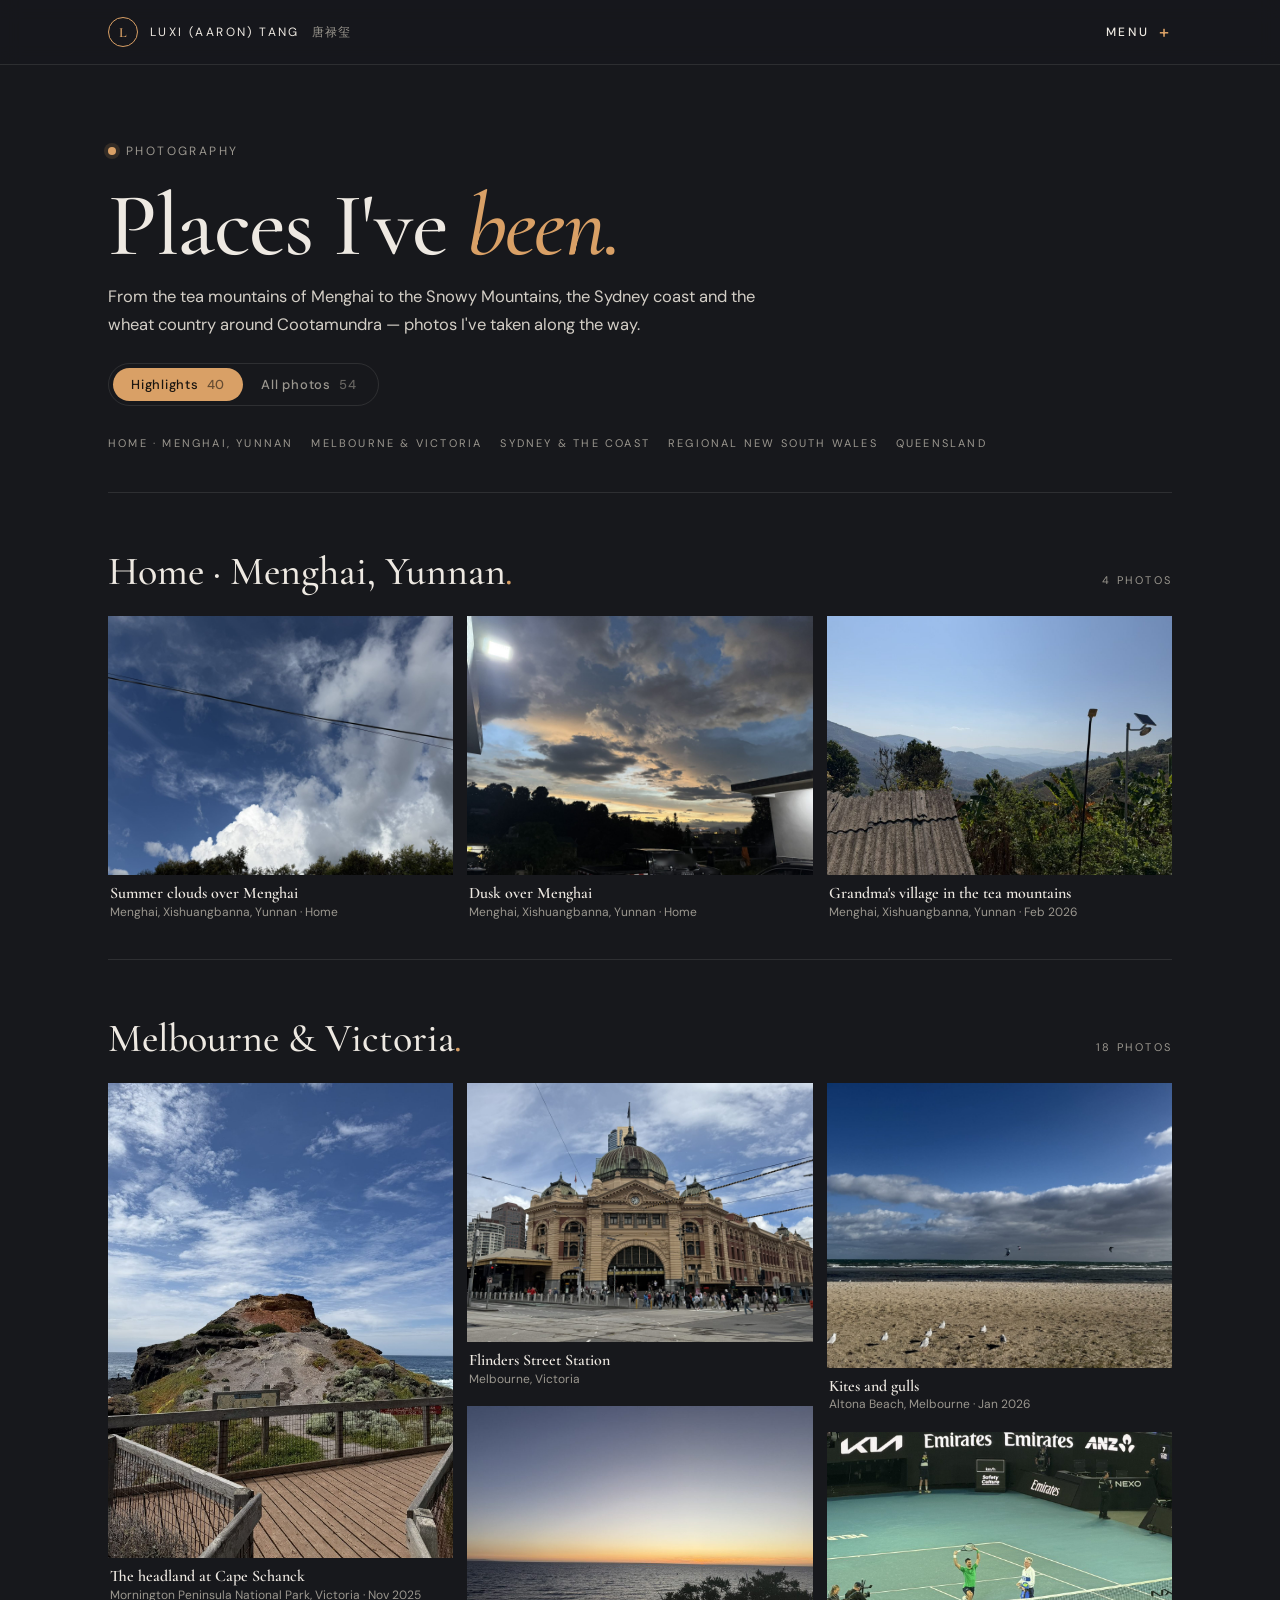
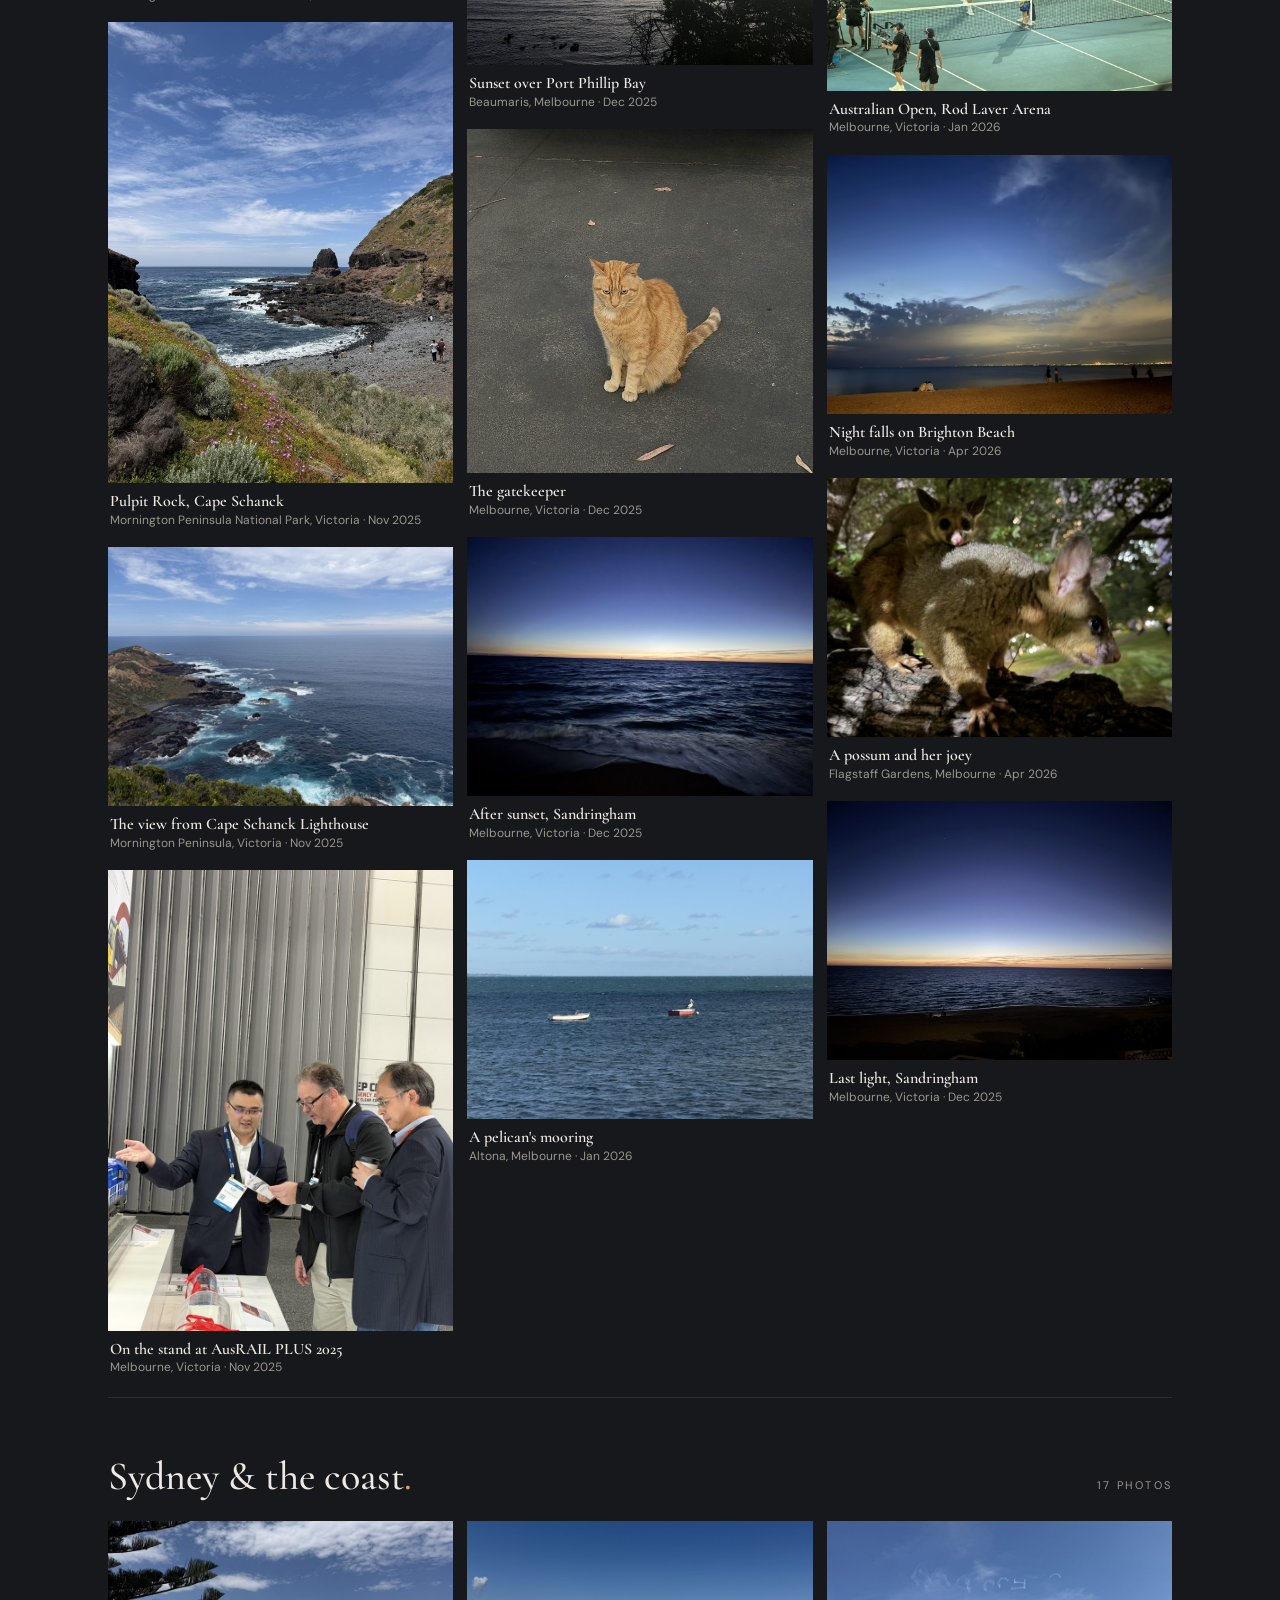
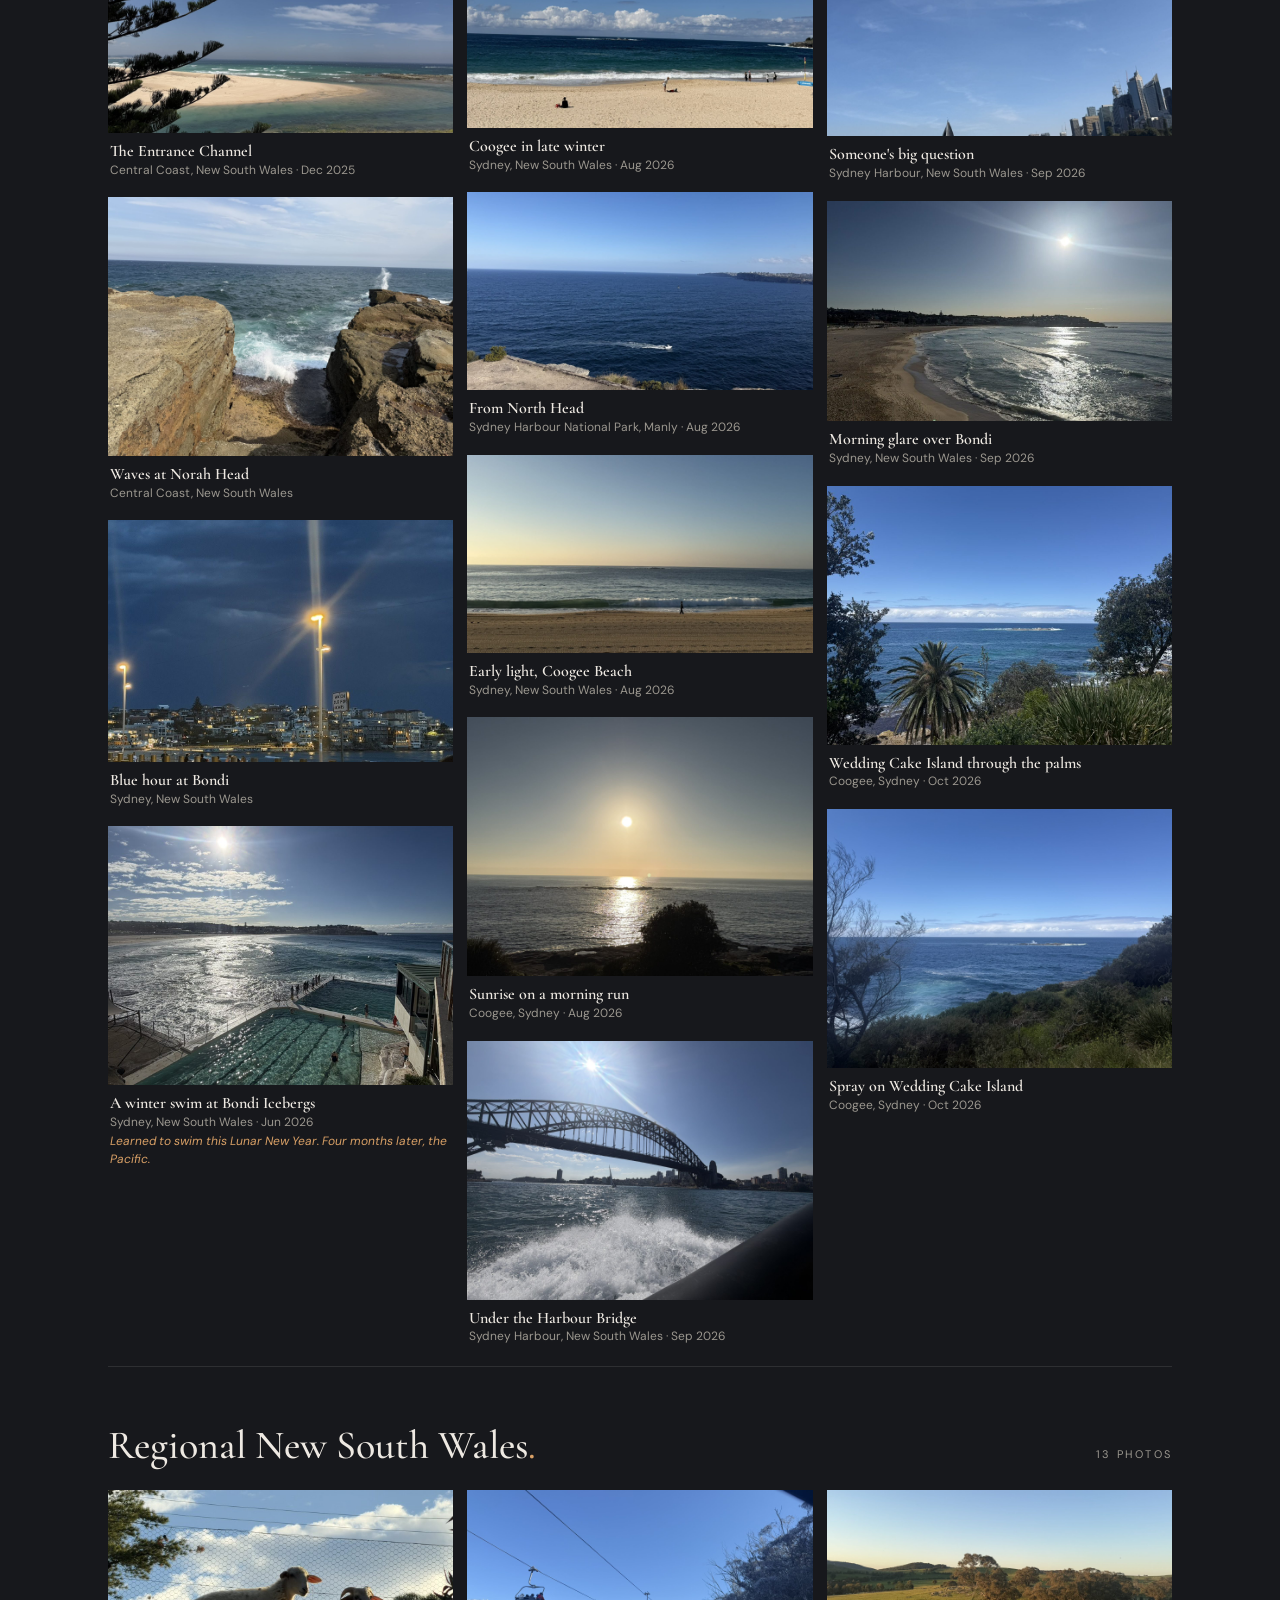
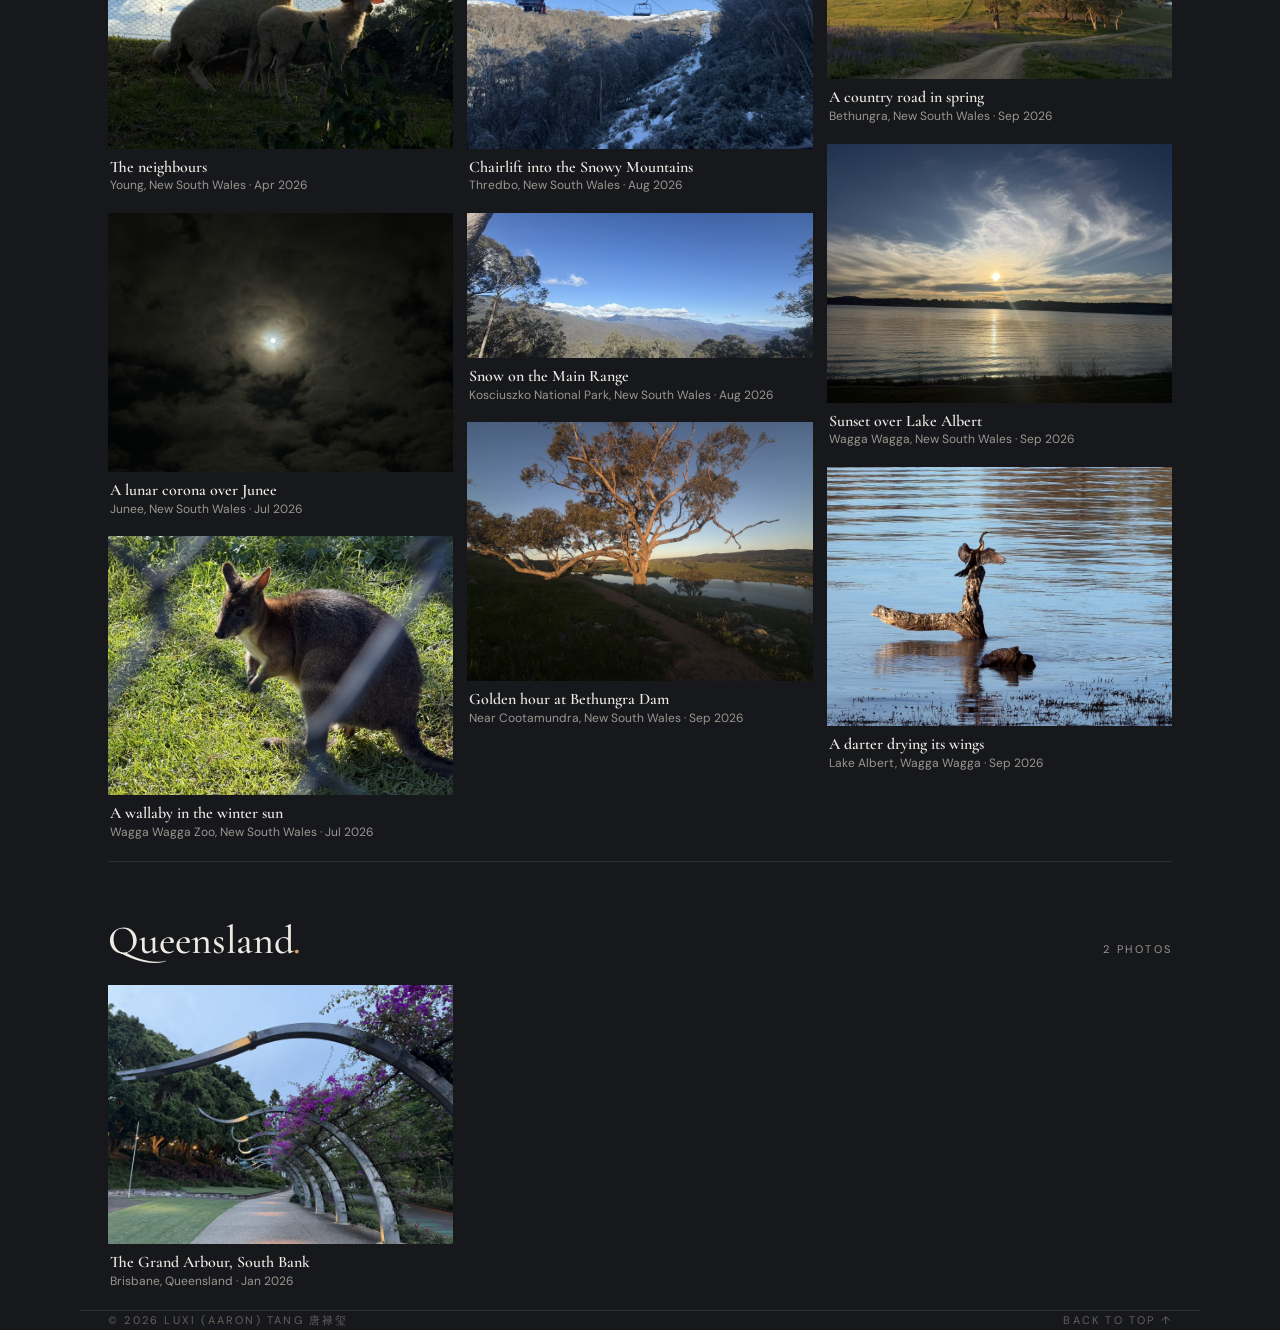
==== photography.html @ 5211da3c "Add files via upload" ====
<!doctype html>
<html lang="en">
<head>
<meta charset="utf-8">
<meta name="viewport" content="width=device-width, initial-scale=1">
<meta name="theme-color" content="#17181c">
<title>Photography · Luxi Tang</title>
<meta name="description" content="Photographs by Luxi (Aaron) Tang — Menghai, Melbourne, Sydney and regional New South Wales.">
<link rel="preconnect" href="https://fonts.googleapis.com">
<link rel="preconnect" href="https://fonts.gstatic.com" crossorigin>
<link href="https://fonts.googleapis.com/css2?family=Cormorant+Garamond:ital,wght@0,500;0,600;1,500&family=DM+Sans:wght@400;500;600&display=swap" rel="stylesheet">
<link rel="stylesheet" href="style.css">
</head>
<body id="top">
<header class="bar">
  <div class="wrap">
    <a class="brand" href="index.html"><span class="mark">L</span><span class="full">Luxi (Aaron) Tang</span><span class="cn">唐禄玺</span></a>
    <button type="button" class="menubtn" id="menubtn" aria-expanded="false" aria-controls="menu">Menu <i>+</i></button>
  </div>
</header>
<nav class="menu" id="menu" aria-label="Site">
  <div class="wrap">
    <div class="lbl">Explore / Luxi Tang</div>
    <ol><li><a href="index.html#overview"><small>01</small>Overview<span class="arr">↘</span></a></li><li><a href="index.html#experience"><small>02</small>Experience<span class="arr">↘</span></a></li><li><a href="index.html#education"><small>03</small>Education<span class="arr">↘</span></a></li><li><a href="index.html#honors"><small>04</small>Certifications &amp; honors<span class="arr">↘</span></a></li><li><a href="index.html#skills"><small>05</small>Skills<span class="arr">↘</span></a></li><li><a href="index.html#hometown"><small>06</small>Menghai, Xishuangbanna<span class="arr">↘</span></a></li><li><a href="photography.html"><small>07</small>Photography<span class="arr">↗</span></a></li><li><a href="Luxi_Tang_CV.pdf" download><small>08</small>Download CV<span class="arr">↗</span></a></li></ol>
  </div>
</nav>

<main class="wrap">
  <div class="phead">
    <div class="hello">Photography</div>
    <h1>Places I've <em>been.</em></h1>
    <p class="prose">From the tea mountains of Menghai to the Snowy Mountains, the Sydney coast and the wheat country around Cootamundra — photos I've taken along the way.</p>
    <div class="gtabs" role="tablist">
      <button type="button" class="gtab on" data-mode="hl" role="tab" aria-selected="true">Highlights <span>40</span></button>
      <button type="button" class="gtab" data-mode="all" role="tab" aria-selected="false">All photos <span>54</span></button>
    </div>
    <div class="gjump"><a href="#g0">Home · Menghai, Yunnan</a><a href="#g1">Melbourne &amp; Victoria</a><a href="#g2">Sydney &amp; the coast</a><a href="#g3">Regional New South Wales</a><a href="#g4">Queensland</a></div>
  </div>
  <div class="mode-hl" id="gwrap"><section class="ggroup" id="g0"><div class="ghead"><h2>Home · Menghai, Yunnan<em>.</em></h2><small>4 photos</small></div><div class="grid"><figure class="gitem" data-hl="0"><button type="button" class="gbtn" aria-label="Open photo: Night sky over Menghai"><img loading="lazy" src="gallery/01-menghai-night-sky.jpg" width="1024" height="768" alt="Night sky over Menghai"></button><figcaption><b>Night sky over Menghai</b><span>Menghai, Xishuangbanna, Yunnan · Home</span></figcaption></figure><figure class="gitem" data-hl="1"><button type="button" class="gbtn" aria-label="Open photo: Summer clouds over Menghai"><img loading="lazy" src="gallery/02-menghai-day-sky.jpg" width="1600" height="1200" alt="Summer clouds over Menghai"></button><figcaption><b>Summer clouds over Menghai</b><span>Menghai, Xishuangbanna, Yunnan · Home</span></figcaption></figure><figure class="gitem" data-hl="1"><button type="button" class="gbtn" aria-label="Open photo: Dusk over Menghai"><img loading="lazy" src="gallery/03-menghai-dusk.jpg" width="1600" height="1200" alt="Dusk over Menghai"></button><figcaption><b>Dusk over Menghai</b><span>Menghai, Xishuangbanna, Yunnan · Home</span></figcaption></figure><figure class="gitem" data-hl="1"><button type="button" class="gbtn" aria-label="Open photo: Grandma&#x27;s village in the tea mountains"><img loading="lazy" src="gallery/24-grandmas-village.jpg" width="1024" height="768" alt="Grandma&#x27;s village in the tea mountains"></button><figcaption><b>Grandma&#x27;s village in the tea mountains</b><span>Menghai, Xishuangbanna, Yunnan · Feb 2026</span></figcaption></figure></div></section><section class="ggroup" id="g1"><div class="ghead"><h2>Melbourne &amp; Victoria<em>.</em></h2><small>18 photos</small></div><div class="grid"><figure class="gitem" data-hl="1"><button type="button" class="gbtn" aria-label="Open photo: The headland at Cape Schanck"><img loading="lazy" src="gallery/04-cape-schanck.jpg" width="1163" height="1600" alt="The headland at Cape Schanck"></button><figcaption><b>The headland at Cape Schanck</b><span>Mornington Peninsula National Park, Victoria · Nov 2025</span></figcaption></figure><figure class="gitem" data-hl="1"><button type="button" class="gbtn" aria-label="Open photo: Pulpit Rock, Cape Schanck"><img loading="lazy" src="gallery/05-pulpit-rock.jpg" width="1200" height="1600" alt="Pulpit Rock, Cape Schanck"></button><figcaption><b>Pulpit Rock, Cape Schanck</b><span>Mornington Peninsula National Park, Victoria · Nov 2025</span></figcaption></figure><figure class="gitem" data-hl="1"><button type="button" class="gbtn" aria-label="Open photo: The view from Cape Schanck Lighthouse"><img loading="lazy" src="gallery/06-cape-schanck-coast.jpg" width="1600" height="1200" alt="The view from Cape Schanck Lighthouse"></button><figcaption><b>The view from Cape Schanck Lighthouse</b><span>Mornington Peninsula, Victoria · Nov 2025</span></figcaption></figure><figure class="gitem" data-hl="1"><button type="button" class="gbtn" aria-label="Open photo: On the stand at AusRAIL PLUS 2025"><img loading="lazy" src="gallery/07-ausrail-expo.jpg" width="768" height="1024" alt="On the stand at AusRAIL PLUS 2025"></button><figcaption><b>On the stand at AusRAIL PLUS 2025</b><span>Melbourne, Victoria · Nov 2025</span></figcaption></figure><figure class="gitem" data-hl="1"><button type="button" class="gbtn" aria-label="Open photo: Flinders Street Station"><img loading="lazy" src="gallery/08-flinders-street.jpg" width="1600" height="1200" alt="Flinders Street Station"></button><figcaption><b>Flinders Street Station</b><span>Melbourne, Victoria</span></figcaption></figure><figure class="gitem" data-hl="1"><button type="button" class="gbtn" aria-label="Open photo: Sunset over Port Phillip Bay"><img loading="lazy" src="gallery/13-beaumaris-sunset.jpg" width="1024" height="768" alt="Sunset over Port Phillip Bay"></button><figcaption><b>Sunset over Port Phillip Bay</b><span>Beaumaris, Melbourne · Dec 2025</span></figcaption></figure><figure class="gitem" data-hl="1"><button type="button" class="gbtn" aria-label="Open photo: The gatekeeper"><img loading="lazy" src="gallery/14-melbourne-cat.jpg" width="688" height="684" alt="The gatekeeper"></button><figcaption><b>The gatekeeper</b><span>Melbourne, Victoria · Dec 2025</span></figcaption></figure><figure class="gitem" data-hl="1"><button type="button" class="gbtn" aria-label="Open photo: After sunset, Sandringham"><img loading="lazy" src="gallery/15-sandringham-blue.jpg" width="1024" height="768" alt="After sunset, Sandringham"></button><figcaption><b>After sunset, Sandringham</b><span>Melbourne, Victoria · Dec 2025</span></figcaption></figure><figure class="gitem" data-hl="0"><button type="button" class="gbtn" aria-label="Open photo: Along the Yarra River"><img loading="lazy" src="gallery/16-yarra-river.jpg" width="799" height="768" alt="Along the Yarra River"></button><figcaption><b>Along the Yarra River</b><span>Melbourne, Victoria · Jan 2026</span></figcaption></figure><figure class="gitem" data-hl="0"><button type="button" class="gbtn" aria-label="Open photo: Rowers on the Yarra, on a morning run"><img loading="lazy" src="gallery/17-yarra-rowers.jpg" width="840" height="768" alt="Rowers on the Yarra, on a morning run"></button><figcaption><b>Rowers on the Yarra, on a morning run</b><span>Kings Domain, Melbourne · Jan 2026</span></figcaption></figure><figure class="gitem" data-hl="1"><button type="button" class="gbtn" aria-label="Open photo: A pelican&#x27;s mooring"><img loading="lazy" src="gallery/20-altona-pelican.jpg" width="1600" height="1200" alt="A pelican&#x27;s mooring"></button><figcaption><b>A pelican&#x27;s mooring</b><span>Altona, Melbourne · Jan 2026</span></figcaption></figure><figure class="gitem" data-hl="1"><button type="button" class="gbtn" aria-label="Open photo: Kites and gulls"><img loading="lazy" src="gallery/21-altona-kites.jpg" width="1600" height="1318" alt="Kites and gulls"></button><figcaption><b>Kites and gulls</b><span>Altona Beach, Melbourne · Jan 2026</span></figcaption></figure><figure class="gitem" data-hl="0"><button type="button" class="gbtn" aria-label="Open photo: Shade by the bay"><img loading="lazy" src="gallery/22-altona-shelter.jpg" width="1600" height="1200" alt="Shade by the bay"></button><figcaption><b>Shade by the bay</b><span>Altona Beach, Melbourne · Jan 2026</span></figcaption></figure><figure class="gitem" data-hl="1"><button type="button" class="gbtn" aria-label="Open photo: Australian Open, Rod Laver Arena"><img loading="lazy" src="gallery/23-australian-open.jpg" width="1024" height="768" alt="Australian Open, Rod Laver Arena"></button><figcaption><b>Australian Open, Rod Laver Arena</b><span>Melbourne, Victoria · Jan 2026</span></figcaption></figure><figure class="gitem" data-hl="1"><button type="button" class="gbtn" aria-label="Open photo: Night falls on Brighton Beach"><img loading="lazy" src="gallery/25-brighton-night.jpg" width="1600" height="1200" alt="Night falls on Brighton Beach"></button><figcaption><b>Night falls on Brighton Beach</b><span>Melbourne, Victoria · Apr 2026</span></figcaption></figure><figure class="gitem" data-hl="1"><button type="button" class="gbtn" aria-label="Open photo: A possum and her joey"><img loading="lazy" src="gallery/26-possums.jpg" width="1024" height="768" alt="A possum and her joey"></button><figcaption><b>A possum and her joey</b><span>Flagstaff Gardens, Melbourne · Apr 2026</span></figcaption></figure><figure class="gitem" data-hl="1"><button type="button" class="gbtn" aria-label="Open photo: Last light, Sandringham"><img loading="lazy" src="gallery/51-sandringham-sunset.jpg" width="1024" height="768" alt="Last light, Sandringham"></button><figcaption><b>Last light, Sandringham</b><span>Melbourne, Victoria · Dec 2025</span></figcaption></figure><figure class="gitem" data-hl="0"><button type="button" class="gbtn" aria-label="Open photo: The cliffs of Cape Schanck"><img loading="lazy" src="gallery/52-cape-schanck-headland.jpg" width="1024" height="768" alt="The cliffs of Cape Schanck"></button><figcaption><b>The cliffs of Cape Schanck</b><span>Mornington Peninsula, Victoria · Nov 2025</span></figcaption></figure></div></section><section class="ggroup" id="g2"><div class="ghead"><h2>Sydney &amp; the coast<em>.</em></h2><small>17 photos</small></div><div class="grid"><figure class="gitem" data-hl="1"><button type="button" class="gbtn" aria-label="Open photo: The Entrance Channel"><img loading="lazy" src="gallery/09-the-entrance.jpg" width="1600" height="984" alt="The Entrance Channel"></button><figcaption><b>The Entrance Channel</b><span>Central Coast, New South Wales · Dec 2025</span></figcaption></figure><figure class="gitem" data-hl="1"><button type="button" class="gbtn" aria-label="Open photo: Waves at Norah Head"><img loading="lazy" src="gallery/10-norah-head.jpg" width="1600" height="1200" alt="Waves at Norah Head"></button><figcaption><b>Waves at Norah Head</b><span>Central Coast, New South Wales</span></figcaption></figure><figure class="gitem" data-hl="1"><button type="button" class="gbtn" aria-label="Open photo: Blue hour at Bondi"><img loading="lazy" src="gallery/12-bondi-dusk.jpg" width="943" height="660" alt="Blue hour at Bondi"></button><figcaption><b>Blue hour at Bondi</b><span>Sydney, New South Wales</span></figcaption></figure><figure class="gitem" data-hl="1"><button type="button" class="gbtn" aria-label="Open photo: A winter swim at Bondi Icebergs"><img loading="lazy" src="gallery/28-bondi-icebergs.jpg" width="1024" height="768" alt="A winter swim at Bondi Icebergs"></button><figcaption><b>A winter swim at Bondi Icebergs</b><span>Sydney, New South Wales · Jun 2026</span><span class="gnote">Learned to swim this Lunar New Year. Four months later, the Pacific.</span></figcaption></figure><figure class="gitem" data-hl="0"><button type="button" class="gbtn" aria-label="Open photo: Whale watching off Sydney"><img loading="lazy" src="gallery/29-whale.jpg" width="1024" height="300" alt="Whale watching off Sydney"></button><figcaption><b>Whale watching off Sydney</b><span>Sydney, New South Wales · Jun 2026</span></figcaption></figure><figure class="gitem" data-hl="1"><button type="button" class="gbtn" aria-label="Open photo: Coogee in late winter"><img loading="lazy" src="gallery/37-coogee.jpg" width="1600" height="960" alt="Coogee in late winter"></button><figcaption><b>Coogee in late winter</b><span>Sydney, New South Wales · Aug 2026</span></figcaption></figure><figure class="gitem" data-hl="1"><button type="button" class="gbtn" aria-label="Open photo: From North Head"><img loading="lazy" src="gallery/38-north-head.jpg" width="1600" height="920" alt="From North Head"></button><figcaption><b>From North Head</b><span>Sydney Harbour National Park, Manly · Aug 2026</span></figcaption></figure><figure class="gitem" data-hl="1"><button type="button" class="gbtn" aria-label="Open photo: Early light, Coogee Beach"><img loading="lazy" src="gallery/39-coogee-walker.jpg" width="1600" height="920" alt="Early light, Coogee Beach"></button><figcaption><b>Early light, Coogee Beach</b><span>Sydney, New South Wales · Aug 2026</span></figcaption></figure><figure class="gitem" data-hl="1"><button type="button" class="gbtn" aria-label="Open photo: Sunrise on a morning run"><img loading="lazy" src="gallery/40-coogee-sunrise.jpg" width="1600" height="1200" alt="Sunrise on a morning run"></button><figcaption><b>Sunrise on a morning run</b><span>Coogee, Sydney · Aug 2026</span></figcaption></figure><figure class="gitem" data-hl="1"><button type="button" class="gbtn" aria-label="Open photo: Under the Harbour Bridge"><img loading="lazy" src="gallery/41-harbour-bridge.jpg" width="1600" height="1200" alt="Under the Harbour Bridge"></button><figcaption><b>Under the Harbour Bridge</b><span>Sydney Harbour, New South Wales · Sep 2026</span></figcaption></figure><figure class="gitem" data-hl="1"><button type="button" class="gbtn" aria-label="Open photo: Someone&#x27;s big question"><img loading="lazy" src="gallery/42-skywriting.jpg" width="1600" height="1000" alt="Someone&#x27;s big question"></button><figcaption><b>Someone&#x27;s big question</b><span>Sydney Harbour, New South Wales · Sep 2026</span></figcaption></figure><figure class="gitem" data-hl="1"><button type="button" class="gbtn" aria-label="Open photo: Morning glare over Bondi"><img loading="lazy" src="gallery/43-bondi-morning.jpg" width="1024" height="655" alt="Morning glare over Bondi"></button><figcaption><b>Morning glare over Bondi</b><span>Sydney, New South Wales · Sep 2026</span></figcaption></figure><figure class="gitem" data-hl="1"><button type="button" class="gbtn" aria-label="Open photo: Wedding Cake Island through the palms"><img loading="lazy" src="gallery/50-wedding-cake-island.jpg" width="1024" height="768" alt="Wedding Cake Island through the palms"></button><figcaption><b>Wedding Cake Island through the palms</b><span>Coogee, Sydney · Oct 2026</span></figcaption></figure><figure class="gitem" data-hl="0"><button type="button" class="gbtn" aria-label="Open photo: Shallows at The Entrance"><img loading="lazy" src="gallery/53-the-entrance-calm.jpg" width="1024" height="768" alt="Shallows at The Entrance"></button><figcaption><b>Shallows at The Entrance</b><span>Central Coast, New South Wales · Dec 2025</span></figcaption></figure><figure class="gitem" data-hl="0"><button type="button" class="gbtn" aria-label="Open photo: Bondi Bay from the cliffs"><img loading="lazy" src="gallery/54-bondi-bay.jpg" width="1024" height="768" alt="Bondi Bay from the cliffs"></button><figcaption><b>Bondi Bay from the cliffs</b><span>Sydney, New South Wales · May 2026</span></figcaption></figure><figure class="gitem" data-hl="1"><button type="button" class="gbtn" aria-label="Open photo: Spray on Wedding Cake Island"><img loading="lazy" src="gallery/55-wedding-cake-spray.jpg" width="1600" height="1200" alt="Spray on Wedding Cake Island"></button><figcaption><b>Spray on Wedding Cake Island</b><span>Coogee, Sydney · Oct 2026</span></figcaption></figure><figure class="gitem" data-hl="0"><button type="button" class="gbtn" aria-label="Open photo: Swell on the Bondi rocks"><img loading="lazy" src="gallery/56-bondi-rocks.jpg" width="1024" height="768" alt="Swell on the Bondi rocks"></button><figcaption><b>Swell on the Bondi rocks</b><span>Sydney, New South Wales · Sep 2026</span></figcaption></figure></div></section><section class="ggroup" id="g3"><div class="ghead"><h2>Regional New South Wales<em>.</em></h2><small>13 photos</small></div><div class="grid"><figure class="gitem" data-hl="1"><button type="button" class="gbtn" aria-label="Open photo: The neighbours"><img loading="lazy" src="gallery/27-young-sheep.jpg" width="1024" height="768" alt="The neighbours"></button><figcaption><b>The neighbours</b><span>Young, New South Wales · Apr 2026</span></figcaption></figure><figure class="gitem" data-hl="1"><button type="button" class="gbtn" aria-label="Open photo: A lunar corona over Junee"><img loading="lazy" src="gallery/30-junee-moon.jpg" width="1024" height="768" alt="A lunar corona over Junee"></button><figcaption><b>A lunar corona over Junee</b><span>Junee, New South Wales · Jul 2026</span></figcaption></figure><figure class="gitem" data-hl="1"><button type="button" class="gbtn" aria-label="Open photo: A wallaby in the winter sun"><img loading="lazy" src="gallery/31-wagga-wallaby.jpg" width="1024" height="768" alt="A wallaby in the winter sun"></button><figcaption><b>A wallaby in the winter sun</b><span>Wagga Wagga Zoo, New South Wales · Jul 2026</span></figcaption></figure><figure class="gitem" data-hl="1"><button type="button" class="gbtn" aria-label="Open photo: Chairlift into the Snowy Mountains"><img loading="lazy" src="gallery/32-thredbo-chairlift.jpg" width="1600" height="1200" alt="Chairlift into the Snowy Mountains"></button><figcaption><b>Chairlift into the Snowy Mountains</b><span>Thredbo, New South Wales · Aug 2026</span></figcaption></figure><figure class="gitem" data-hl="0"><button type="button" class="gbtn" aria-label="Open photo: A morning run at Thredbo"><img loading="lazy" src="gallery/33-thredbo-run.jpg" width="1600" height="1200" alt="A morning run at Thredbo"></button><figcaption><b>A morning run at Thredbo</b><span>Thredbo, New South Wales · Aug 2026</span></figcaption></figure><figure class="gitem" data-hl="1"><button type="button" class="gbtn" aria-label="Open photo: Snow on the Main Range"><img loading="lazy" src="gallery/34-main-range.jpg" width="964" height="405" alt="Snow on the Main Range"></button><figcaption><b>Snow on the Main Range</b><span>Kosciuszko National Park, New South Wales · Aug 2026</span></figcaption></figure><figure class="gitem" data-hl="0"><button type="button" class="gbtn" aria-label="Open photo: Light on the Thredbo River"><img loading="lazy" src="gallery/35-thredbo-river.jpg" width="1600" height="1200" alt="Light on the Thredbo River"></button><figcaption><b>Light on the Thredbo River</b><span>Kosciuszko National Park, New South Wales · Aug 2026</span></figcaption></figure><figure class="gitem" data-hl="1"><button type="button" class="gbtn" aria-label="Open photo: Golden hour at Bethungra Dam"><img loading="lazy" src="gallery/44-bethungra-gum.jpg" width="1600" height="1200" alt="Golden hour at Bethungra Dam"></button><figcaption><b>Golden hour at Bethungra Dam</b><span>Near Cootamundra, New South Wales · Sep 2026</span></figcaption></figure><figure class="gitem" data-hl="1"><button type="button" class="gbtn" aria-label="Open photo: A country road in spring"><img loading="lazy" src="gallery/45-bethungra-road.jpg" width="1600" height="880" alt="A country road in spring"></button><figcaption><b>A country road in spring</b><span>Bethungra, New South Wales · Sep 2026</span></figcaption></figure><figure class="gitem" data-hl="0"><button type="button" class="gbtn" aria-label="Open photo: Sundown on the drive home"><img loading="lazy" src="gallery/46-bethungra-sunset.jpg" width="1024" height="768" alt="Sundown on the drive home"></button><figcaption><b>Sundown on the drive home</b><span>Bethungra, New South Wales · Sep 2026</span></figcaption></figure><figure class="gitem" data-hl="1"><button type="button" class="gbtn" aria-label="Open photo: Sunset over Lake Albert"><img loading="lazy" src="gallery/47-lake-albert-sunset.jpg" width="1024" height="768" alt="Sunset over Lake Albert"></button><figcaption><b>Sunset over Lake Albert</b><span>Wagga Wagga, New South Wales · Sep 2026</span></figcaption></figure><figure class="gitem" data-hl="1"><button type="button" class="gbtn" aria-label="Open photo: A darter drying its wings"><img loading="lazy" src="gallery/48-lake-albert-darter.jpg" width="1024" height="768" alt="A darter drying its wings"></button><figcaption><b>A darter drying its wings</b><span>Lake Albert, Wagga Wagga · Sep 2026</span></figcaption></figure><figure class="gitem" data-hl="0"><button type="button" class="gbtn" aria-label="Open photo: Purple swamphens at dusk"><img loading="lazy" src="gallery/49-lake-albert-swamphens.jpg" width="1024" height="768" alt="Purple swamphens at dusk"></button><figcaption><b>Purple swamphens at dusk</b><span>Lake Albert, Wagga Wagga · Sep 2026</span></figcaption></figure></div></section><section class="ggroup" id="g4"><div class="ghead"><h2>Queensland<em>.</em></h2><small>2 photos</small></div><div class="grid"><figure class="gitem" data-hl="1"><button type="button" class="gbtn" aria-label="Open photo: The Grand Arbour, South Bank"><img loading="lazy" src="gallery/18-brisbane-arbour.jpg" width="1600" height="1200" alt="The Grand Arbour, South Bank"></button><figcaption><b>The Grand Arbour, South Bank</b><span>Brisbane, Queensland · Jan 2026</span></figcaption></figure><figure class="gitem" data-hl="0"><button type="button" class="gbtn" aria-label="Open photo: Neville Bonner Bridge at dusk"><img loading="lazy" src="gallery/19-brisbane-bridge.jpg" width="1600" height="1200" alt="Neville Bonner Bridge at dusk"></button><figcaption><b>Neville Bonner Bridge at dusk</b><span>Brisbane, Queensland · Jan 2026</span></figcaption></figure></div></section></div>
</main>
<footer class="wrap">
  <span>© 2026 Luxi (Aaron) Tang 唐禄玺</span>
  <a href="#top">Back to top ↑</a>
</footer>

<div class="lb" id="lb" role="dialog" aria-modal="true" aria-label="Photo viewer">
  <span class="ct" id="lbct"></span>
  <button type="button" class="x" aria-label="Close">✕</button>
  <button type="button" class="pv" aria-label="Previous">‹</button>
  <img id="lbimg" alt="">
  <div class="cap"><b id="lbt"></b><span id="lbp"></span><i id="lbn"></i></div>
  <button type="button" class="nx" aria-label="Next">›</button>
</div>
<script>
(function(){
  var wrap=document.getElementById('gwrap'),tabs=document.querySelectorAll('.gtab');
  document.querySelectorAll('.ggroup').forEach(function(g){g.classList.toggle('empty',!g.querySelector('.gitem[data-hl="1"]'));});
  tabs.forEach(function(t){t.addEventListener('click',function(){
    tabs.forEach(function(x){x.classList.toggle('on',x===t);x.setAttribute('aria-selected',x===t);});
    wrap.className=t.dataset.mode==='hl'?'mode-hl':'';});});
  var lb=document.getElementById('lb'),img=document.getElementById('lbimg'),cur=[],i=0;
  function visible(){return Array.prototype.filter.call(document.querySelectorAll('.gitem'),function(f){return f.offsetParent!==null;});}
  function show(){var f=cur[i],c=f.querySelector('figcaption');img.src=f.querySelector('img').src;img.alt=c.querySelector('b').textContent;
    document.getElementById('lbt').textContent=c.querySelector('b').textContent;
    document.getElementById('lbp').textContent=c.querySelector('span').textContent;
    var n=c.querySelector('.gnote');document.getElementById('lbn').textContent=n?n.textContent:'';
    document.getElementById('lbct').textContent=(i+1)+' / '+cur.length;}
  function open(f){cur=visible();i=cur.indexOf(f);show();lb.classList.add('open');document.body.style.overflow='hidden';}
  function close(){lb.classList.remove('open');document.body.style.overflow='';}
  function step(d){i=(i+d+cur.length)%cur.length;show();}
  document.querySelectorAll('.gbtn').forEach(function(b){b.addEventListener('click',function(){open(b.closest('.gitem'));});});
  lb.querySelector('.x').onclick=close;lb.querySelector('.pv').onclick=function(){step(-1)};lb.querySelector('.nx').onclick=function(){step(1)};
  lb.addEventListener('click',function(e){if(e.target===lb)close();});
  document.addEventListener('keydown',function(e){if(!lb.classList.contains('open'))return;if(e.key==='Escape')close();if(e.key==='ArrowLeft')step(-1);if(e.key==='ArrowRight')step(1);});
  var x0=null;lb.addEventListener('touchstart',function(e){x0=e.touches[0].clientX;},{passive:true});
  lb.addEventListener('touchend',function(e){if(x0===null)return;var dx=e.changedTouches[0].clientX-x0;if(Math.abs(dx)>50)step(dx<0?1:-1);x0=null;});
})();
</script>
<script>
(function(){var b=document.getElementById('menubtn'),m=document.getElementById('menu');
function set(o){document.body.classList.toggle('menu-open',o);b.setAttribute('aria-expanded',o);}
b.addEventListener('click',function(){set(!document.body.classList.contains('menu-open'));});
m.addEventListener('click',function(e){if(e.target.closest('a'))set(false);});
document.addEventListener('keydown',function(e){if(e.key==='Escape')set(false);});})();
</script>
</body>
</html>
---- style.css ----
:root{
  --bg:#17181c; --bg2:#1e2025; --text:#eee9e2; --muted:#9b978f; --faint:#64615b;
  --line:rgba(238,233,226,.11); --accent:#d9a066; --accent-soft:rgba(217,160,102,.14);
  --serif:"Cormorant Garamond",Georgia,"Songti SC",serif;
  --sans:"DM Sans",-apple-system,BlinkMacSystemFont,"Segoe UI","PingFang SC",sans-serif;
}
*{box-sizing:border-box}
html{scroll-behavior:smooth}
body{margin:0;background:var(--bg);color:var(--text);font:16px/1.7 var(--sans);
  background-image:radial-gradient(1100px 650px at 88% -8%,rgba(217,160,102,.09),transparent 60%)}
a{color:inherit;text-decoration:none}
img{max-width:100%}
.wrap{max-width:1120px;margin:0 auto;padding:0 28px}
em{font-style:italic;color:var(--accent)}

/* ---------- top bar + menu ---------- */
.bar{position:sticky;top:0;z-index:20;background:rgba(23,24,28,.86);backdrop-filter:blur(10px);-webkit-backdrop-filter:blur(10px);border-bottom:1px solid var(--line)}
.bar .wrap{display:flex;align-items:center;justify-content:space-between;height:64px;gap:16px}
.brand{display:flex;align-items:center;gap:12px;font-size:12px;letter-spacing:.2em;text-transform:uppercase}
.brand .mark{width:30px;height:30px;border:1px solid var(--accent);border-radius:50%;display:grid;place-items:center;font:600 14px var(--serif);color:var(--accent);letter-spacing:0}
.brand .cn{letter-spacing:.1em;color:var(--muted)}
.menubtn{background:none;border:0;color:var(--text);font:500 12px var(--sans);letter-spacing:.22em;text-transform:uppercase;cursor:pointer;display:flex;align-items:center;gap:10px;padding:8px 0}
.menubtn i{font-style:normal;font-size:18px;color:var(--accent);transition:transform .3s;display:inline-block}
.menu-open .menubtn i{transform:rotate(45deg)}
.menu{position:fixed;inset:64px 0 0 0;z-index:19;background:rgba(23,24,28,.97);backdrop-filter:blur(12px);-webkit-backdrop-filter:blur(12px);
  opacity:0;pointer-events:none;transition:opacity .25s;overflow:auto}
.menu-open .menu{opacity:1;pointer-events:auto}
.menu .wrap{padding-top:48px;padding-bottom:48px}
.menu .lbl{font-size:11px;letter-spacing:.22em;text-transform:uppercase;color:var(--muted);margin-bottom:22px}
.menu ol{list-style:none;margin:0;padding:0;border-top:1px solid var(--line)}
.menu li a{display:flex;align-items:baseline;gap:22px;padding:16px 0;border-bottom:1px solid var(--line);font:500 clamp(24px,3.4vw,38px)/1.2 var(--serif);transition:color .2s,padding .2s}
.menu li a:hover{color:var(--accent);padding-left:8px}
.menu li a small{font:500 12px var(--sans);letter-spacing:.16em;color:var(--accent);min-width:28px}
.menu li a span.arr{margin-left:auto;font:400 18px var(--sans);color:var(--muted)}

/* ---------- hero ---------- */
.hero{display:grid;grid-template-columns:1.15fr .85fr;gap:64px;align-items:center;padding:84px 0 92px}
.hello{display:flex;align-items:center;gap:10px;font-size:12px;letter-spacing:.2em;text-transform:uppercase;color:var(--muted)}
.hello::before{content:"";width:8px;height:8px;border-radius:50%;background:var(--accent);box-shadow:0 0 0 4px var(--accent-soft)}
h1{font:500 clamp(60px,8.4vw,112px)/.95 var(--serif);margin:22px 0 14px;letter-spacing:-.015em}
h1 em{font-weight:500}
h1 .dot{color:var(--accent)}
.cnname{font-size:20px;letter-spacing:.4em;color:var(--accent)}
.role{margin:24px 0 0;font-size:15px;line-height:1.6}
.role span{color:var(--muted)}
.lead{font:500 clamp(25px,2.8vw,32px)/1.35 var(--serif);margin:28px 0 0;max-width:560px}
.cta{display:flex;gap:22px;align-items:center;margin-top:32px;flex-wrap:wrap}
.btn{background:var(--accent);color:#1a1510;padding:14px 22px;font-size:14px;font-weight:500;border-radius:2px;transition:background .2s}
.btn:hover{background:#e6b27c}
.ghost{font-size:14px;border-bottom:1px solid var(--muted);padding-bottom:2px}
.ghost:hover{color:var(--accent);border-color:var(--accent)}
.links{margin-top:24px;font-size:11px;letter-spacing:.2em;text-transform:uppercase;color:var(--muted);display:flex;gap:12px;flex-wrap:wrap}
.links a:hover{color:var(--accent)}
.frame{position:relative;aspect-ratio:3/4;overflow:hidden;border:1px solid var(--line);background:#2a2520;margin:0}
.frame img{width:100%;height:100%;object-fit:cover;object-position:center 40%;filter:grayscale(1) contrast(1.05) brightness(.95);mix-blend-mode:luminosity;opacity:.9}
.frame::before{content:"";position:absolute;inset:0;background:linear-gradient(160deg,rgba(64,78,96,.55),rgba(217,160,102,.55));mix-blend-mode:color;z-index:1}
.frame::after{content:"";position:absolute;inset:14px;border:1px solid rgba(255,255,255,.28);z-index:2}
.frame figcaption{position:absolute;left:30px;bottom:26px;z-index:3;font-size:10.5px;letter-spacing:.22em;text-transform:uppercase;color:#f3e9dc}
.under{display:flex;justify-content:space-between;margin-top:12px;font-size:10.5px;letter-spacing:.22em;text-transform:uppercase;color:var(--faint)}

/* ---------- sections ---------- */
section.block{display:grid;grid-template-columns:220px 1fr;gap:48px;padding:80px 0;border-top:1px solid var(--line)}
.label{font-size:11px;letter-spacing:.22em;text-transform:uppercase;color:var(--muted)}
.label b{display:block;font:500 15px var(--serif);color:var(--accent);letter-spacing:.1em;margin-bottom:6px}
h2{font:500 clamp(32px,3.8vw,46px)/1.12 var(--serif);margin:0 0 28px}
h3.sub{font:500 12px var(--sans);letter-spacing:.22em;text-transform:uppercase;color:var(--muted);margin:40px 0 4px}
.prose{color:#d3cec6;font-size:16.5px;max-width:680px;margin:0 0 16px}
.chips{display:flex;flex-wrap:wrap;gap:10px;list-style:none;padding:0;margin:26px 0 0}
.chips li{border:1px solid var(--line);padding:7px 15px;font-size:14px;border-radius:999px}
.entry{display:grid;grid-template-columns:150px 1fr;gap:6px 28px;padding:24px 0;border-top:1px solid var(--line)}
.entry:first-of-type{border-top:0;padding-top:4px}
.when{font-size:11.5px;letter-spacing:.16em;text-transform:uppercase;color:var(--muted);padding-top:7px}
.entry h3{margin:0;font:600 23px/1.25 var(--serif)}
.entry .org{color:var(--accent);font-size:14px;margin-top:2px}
.entry ul{margin:12px 0 0;padding:0;list-style:none;color:#d3cec6}
.entry li{position:relative;padding-left:22px;margin:6px 0}
.entry li::before{content:"";position:absolute;left:0;top:.8em;width:10px;height:1px;background:var(--accent)}
.entry p{margin:8px 0 0;color:#d3cec6}
.stats{display:grid;grid-template-columns:repeat(4,1fr);border-top:1px solid var(--line)}
.stat{padding:28px 22px;border-left:1px solid var(--line)}
.stat:first-child{border-left:0;padding-left:0}
.stat b{display:block;font:500 42px/1 var(--serif)}
.stat b i{color:var(--accent);font-style:normal}
.stat span{display:block;margin-top:10px;font-size:13px;color:var(--muted)}
.note{color:var(--muted);font-size:14px;margin-top:20px}

/* hometown */
.home-grid{display:grid;grid-template-columns:1.3fr 1fr;gap:16px;margin-top:30px}
.home-grid figure{margin:0}
.home-grid img{display:block;width:100%;height:100%;object-fit:cover;aspect-ratio:4/3}
.home-grid figcaption{font-size:12px;color:var(--muted);margin-top:8px;letter-spacing:.04em}

/* life */
.life{display:grid;grid-template-columns:repeat(2,1fr);gap:0 40px}
.life div{padding:20px 0;border-top:1px solid var(--line)}
.life b{display:block;font:600 21px var(--serif)}
.life span{color:#cfcac2;font-size:15px}

/* photo strip on home */
.strip{display:grid;grid-template-columns:repeat(4,1fr);gap:12px;margin-top:28px}
.strip a{display:block;overflow:hidden;aspect-ratio:1;background:#222}
.strip img{width:100%;height:100%;object-fit:cover;transition:transform .5s}
.strip a:hover img{transform:scale(1.05)}

/* contact + footer */
.contact .big{font:500 clamp(24px,3.2vw,38px) var(--serif);border-bottom:1px solid var(--line);transition:.2s}
.contact .big:hover{color:var(--accent);border-color:var(--accent)}
.iconrow{display:flex;flex-wrap:wrap;gap:12px;margin-top:28px}
.iconrow a{border:1px solid var(--line);padding:9px 16px;font-size:12px;letter-spacing:.16em;text-transform:uppercase;border-radius:999px;transition:.2s}
.iconrow a:hover{border-color:var(--accent);color:var(--accent)}
footer{border-top:1px solid var(--line);padding:30px 0 52px;display:flex;justify-content:space-between;gap:16px;flex-wrap:wrap;font-size:11px;letter-spacing:.2em;text-transform:uppercase;color:var(--faint)}
footer a:hover{color:var(--accent)}

/* ---------- photography page ---------- */
.phead{padding:76px 0 40px}
.phead h1{font-size:clamp(52px,7vw,92px)}
.gtabs{display:inline-flex;border:1px solid var(--line);border-radius:999px;padding:4px;margin:8px 0 10px}
.gtab{background:none;border:0;color:var(--muted);font:500 13px var(--sans);letter-spacing:.06em;padding:8px 18px;border-radius:999px;cursor:pointer}
.gtab span{opacity:.6;margin-left:4px}
.gtab.on{background:var(--accent);color:#1a1510}
.gjump{display:flex;flex-wrap:wrap;gap:8px 18px;margin-top:18px;font-size:11px;letter-spacing:.2em;text-transform:uppercase;color:var(--muted)}
.gjump a:hover{color:var(--accent)}
.ggroup{padding:56px 0 20px;border-top:1px solid var(--line)}
.ghead{display:flex;align-items:baseline;justify-content:space-between;gap:16px;margin-bottom:22px}
.ghead h2{margin:0;font-size:clamp(28px,3.2vw,40px)}
.ghead small{font-size:11px;letter-spacing:.2em;color:var(--muted);text-transform:uppercase}
.grid{columns:3 240px;column-gap:14px}
.gitem{break-inside:avoid;margin:0 0 18px}
.gbtn{display:block;width:100%;padding:0;border:0;background:#222;cursor:zoom-in;overflow:hidden}
.gbtn img{display:block;width:100%;height:auto;transition:transform .5s}
.gbtn:hover img{transform:scale(1.03)}
.gitem figcaption{padding:8px 2px 0;font-size:12px;line-height:1.45;color:var(--muted)}
.gitem figcaption b{display:block;font:600 16px/1.3 var(--serif);color:var(--text)}
.gitem .gnote{display:block;color:var(--accent);font-style:italic;margin-top:2px}
.mode-hl .gitem[data-hl="0"]{display:none}
.mode-hl .ggroup.empty{display:none}
.lb{position:fixed;inset:0;z-index:50;background:rgba(10,11,12,.96);display:none;align-items:center;justify-content:center;flex-direction:column;padding:56px 16px 24px}
.lb.open{display:flex}
.lb img{max-width:100%;max-height:calc(100vh - 150px);object-fit:contain}
.lb .cap{margin-top:16px;text-align:center;max-width:640px}
.lb .cap b{display:block;font:500 22px var(--serif)}
.lb .cap span{color:var(--muted);font-size:13px}
.lb .cap i{display:block;color:var(--accent);font-size:14px;margin-top:4px}
.lb button{position:absolute;background:none;border:0;color:var(--text);font-size:30px;cursor:pointer;padding:12px;opacity:.75}
.lb button:hover{opacity:1;color:var(--accent)}
.lb .x{top:10px;right:14px}.lb .pv{left:8px;top:50%;transform:translateY(-50%)}.lb .nx{right:8px;top:50%;transform:translateY(-50%)}
.lb .ct{position:absolute;top:22px;left:22px;font-size:11px;letter-spacing:.2em;color:var(--muted)}

/* ---------- responsive ---------- */
@media (max-width:900px){
  .hero{grid-template-columns:1fr;gap:44px;padding:52px 0 64px}
  .frame{max-width:420px}
  section.block{grid-template-columns:1fr;gap:18px;padding:60px 0}
  .stats{grid-template-columns:1fr 1fr}
  .stat:nth-child(3){border-left:0;padding-left:0}
  .stat:nth-child(n+3){border-top:1px solid var(--line)}
  .home-grid{grid-template-columns:1fr}
  .strip{grid-template-columns:repeat(2,1fr)}
}
@media (max-width:560px){
  .wrap{padding:0 16px}
  .brand .full{display:none}
  .entry{grid-template-columns:1fr}
  .when{padding-top:0}
  .life{grid-template-columns:1fr}
}
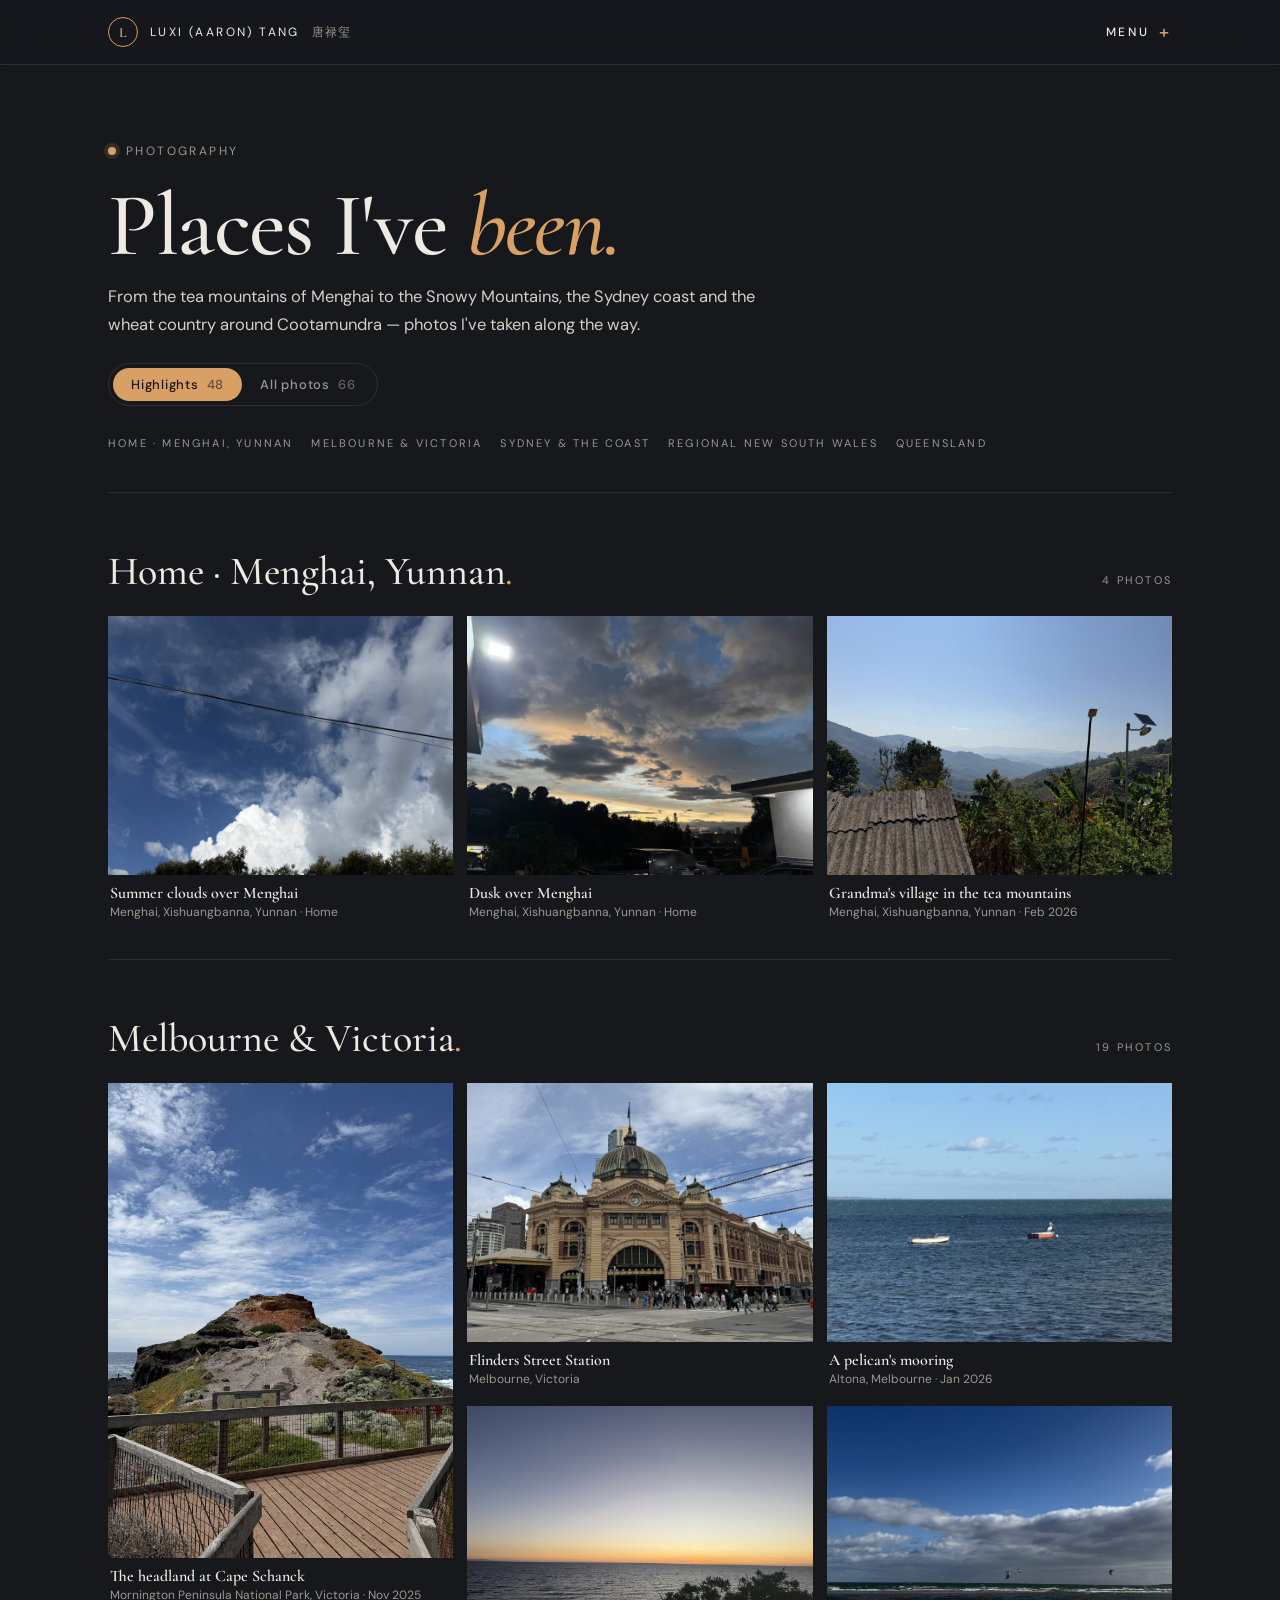
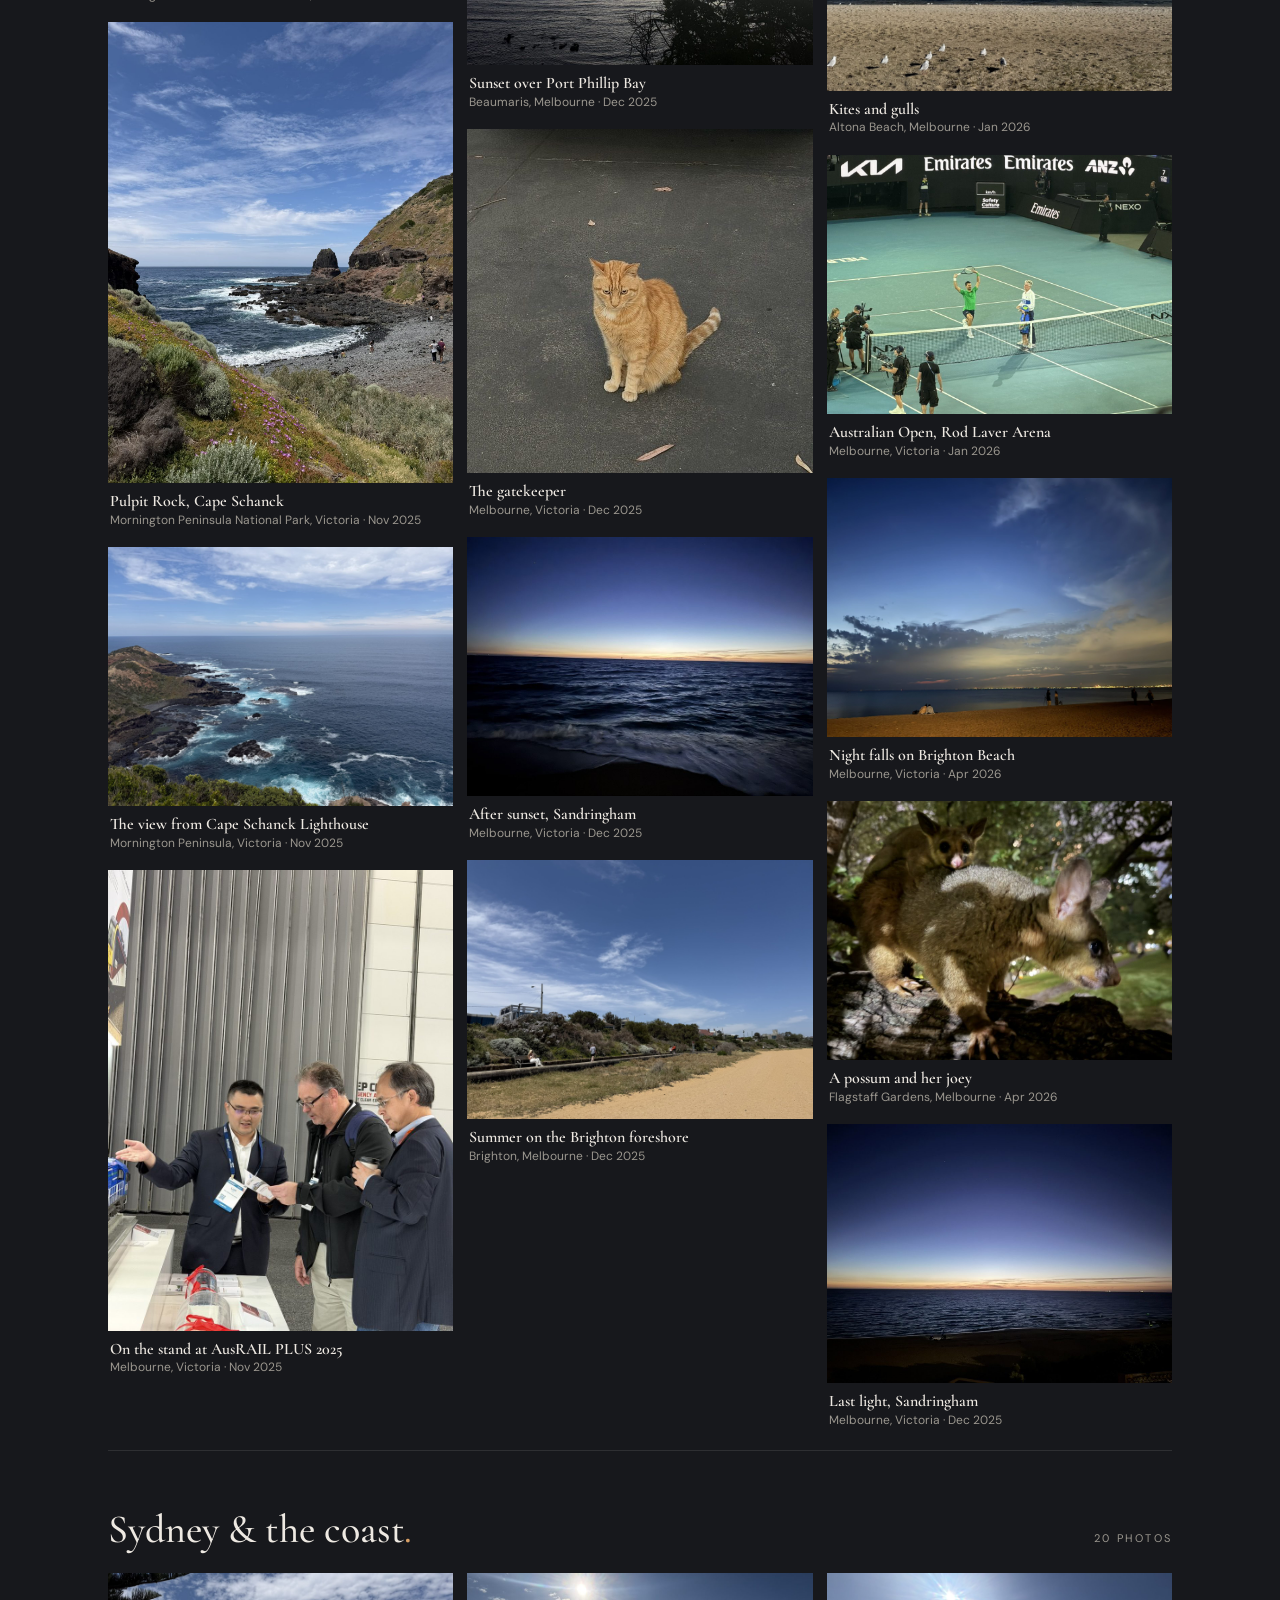
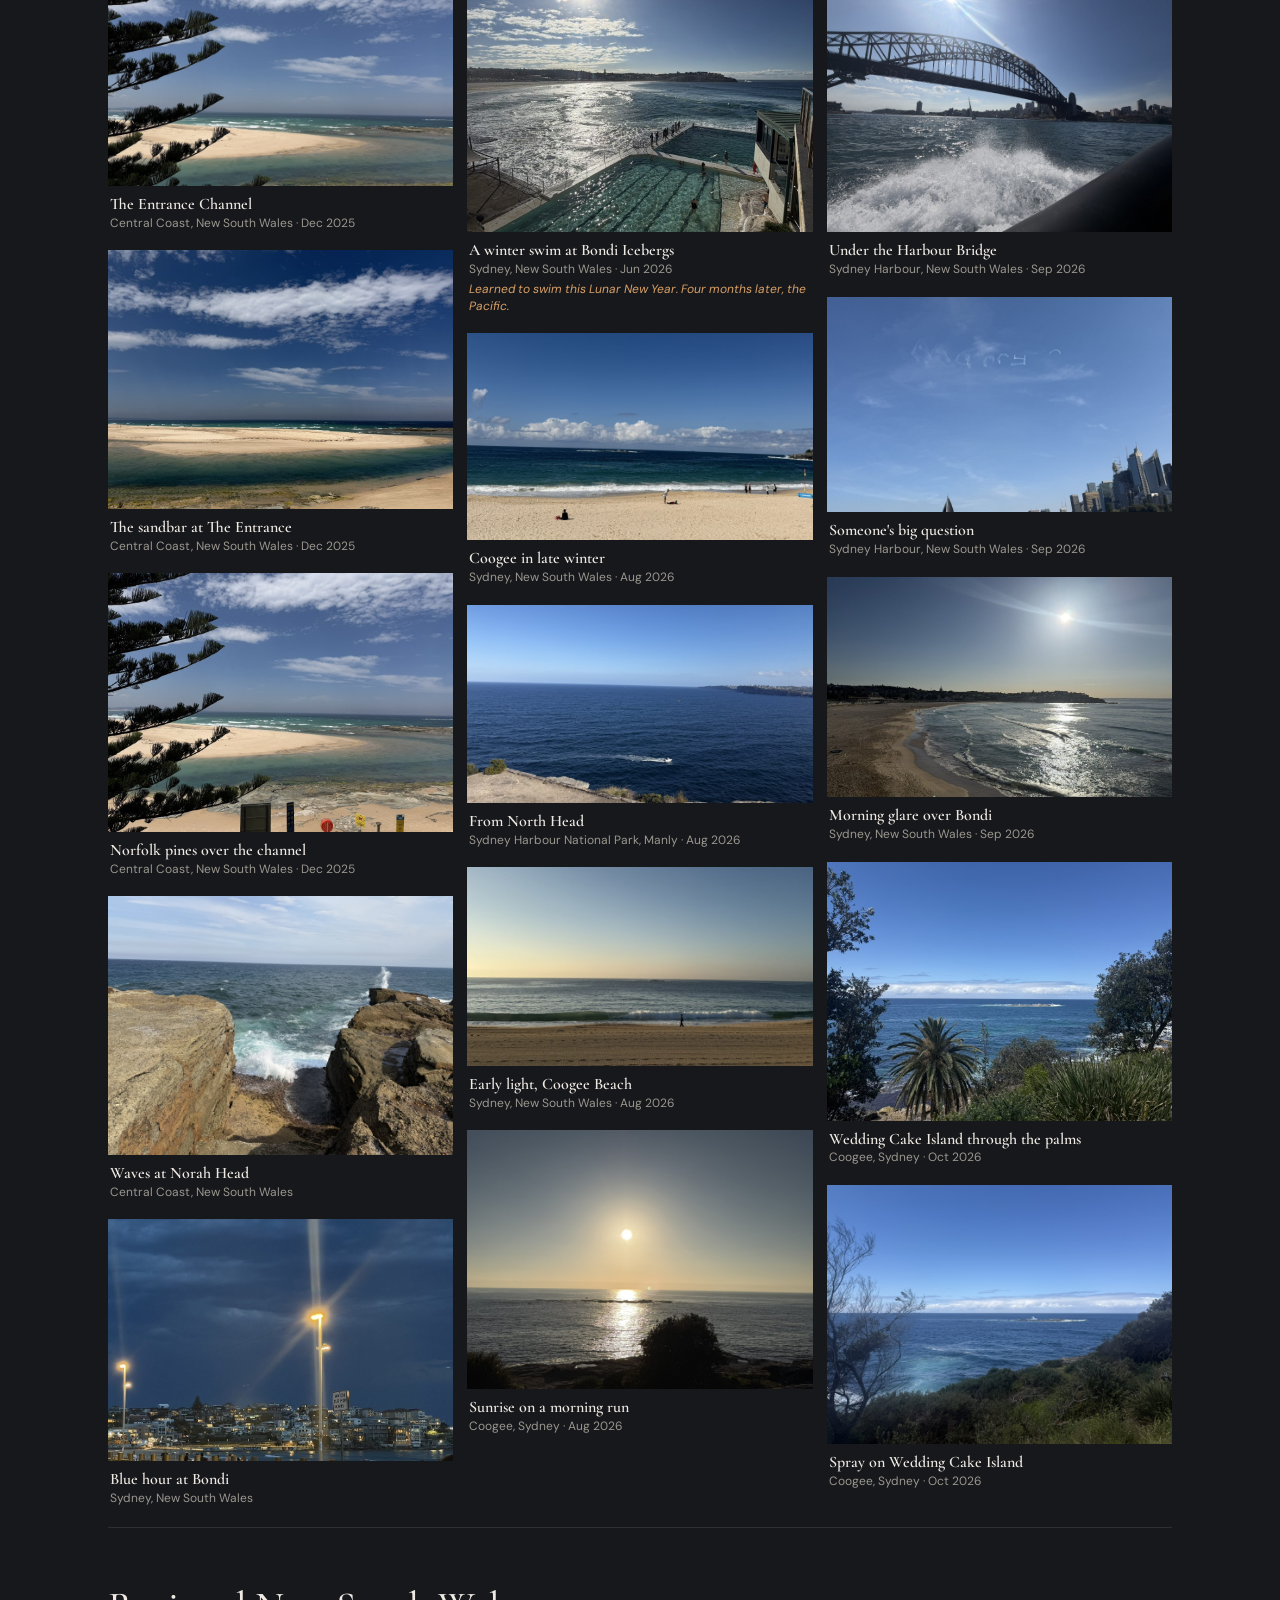
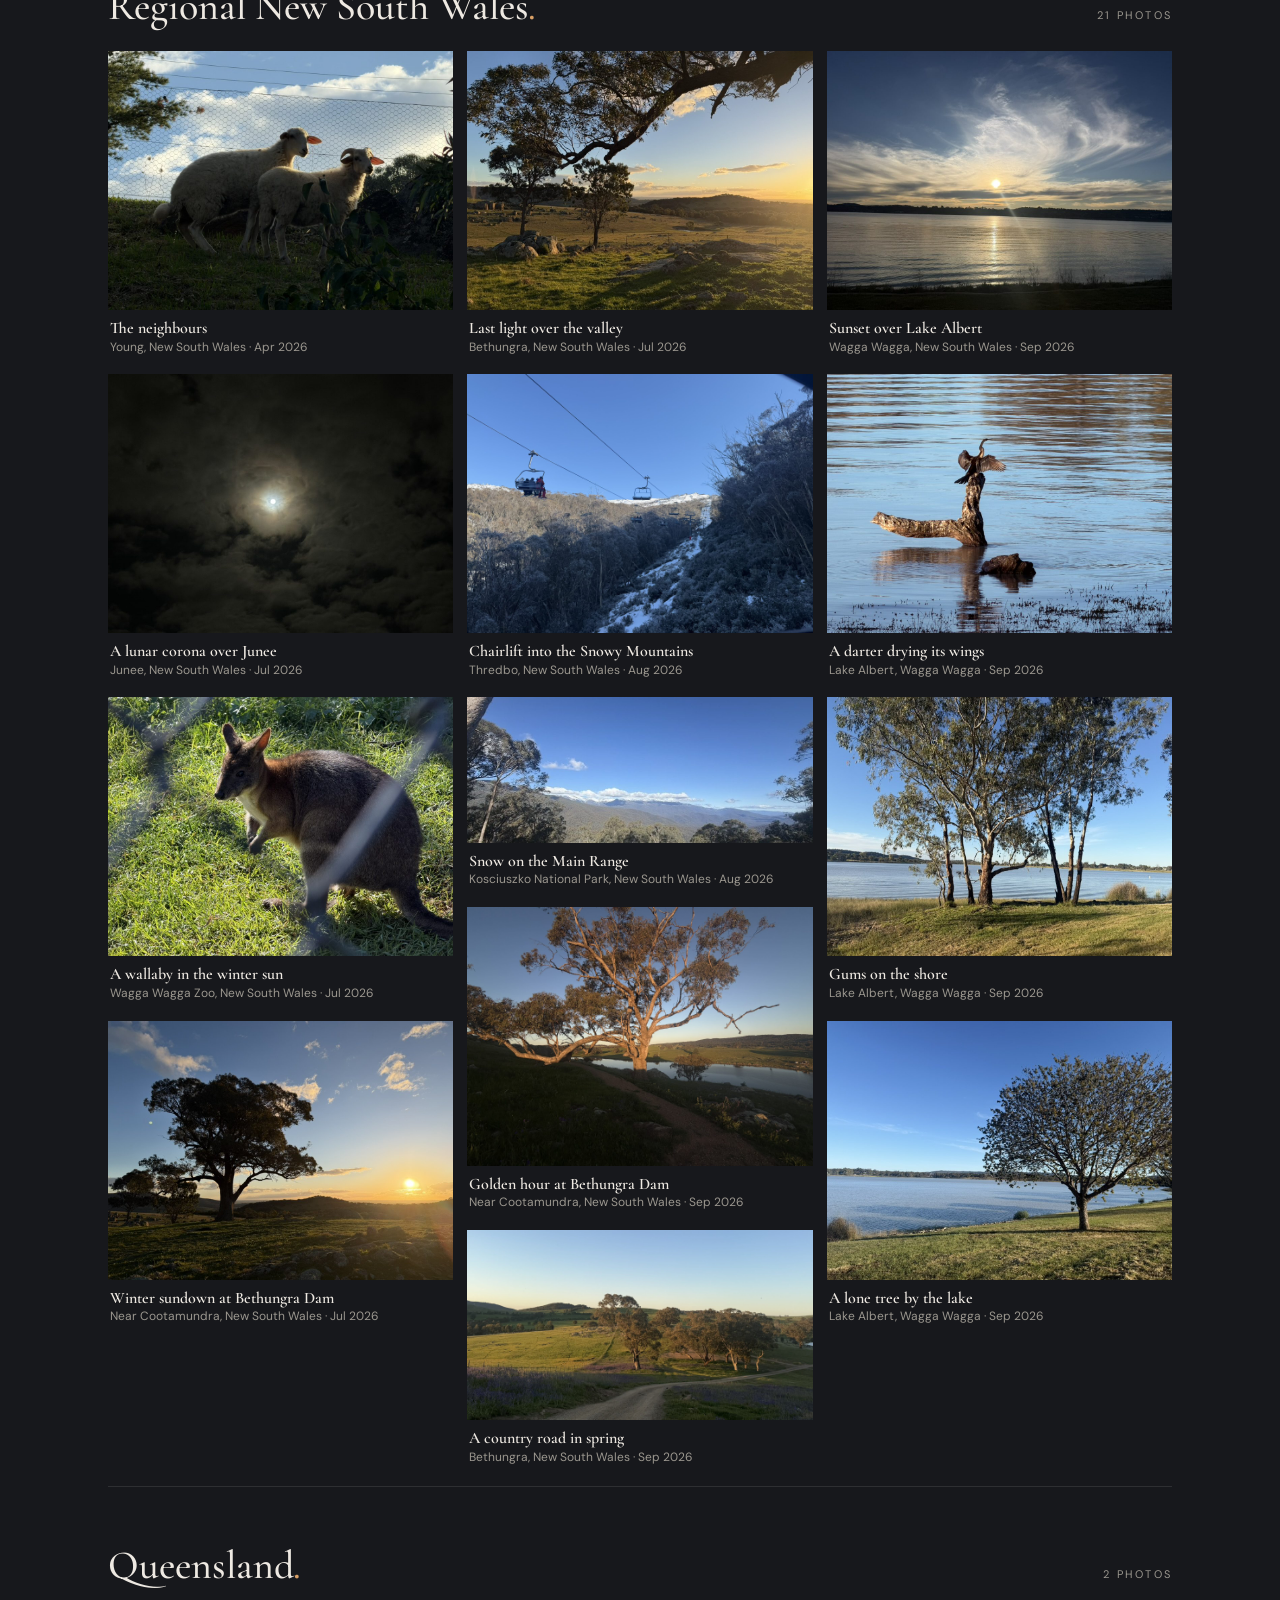
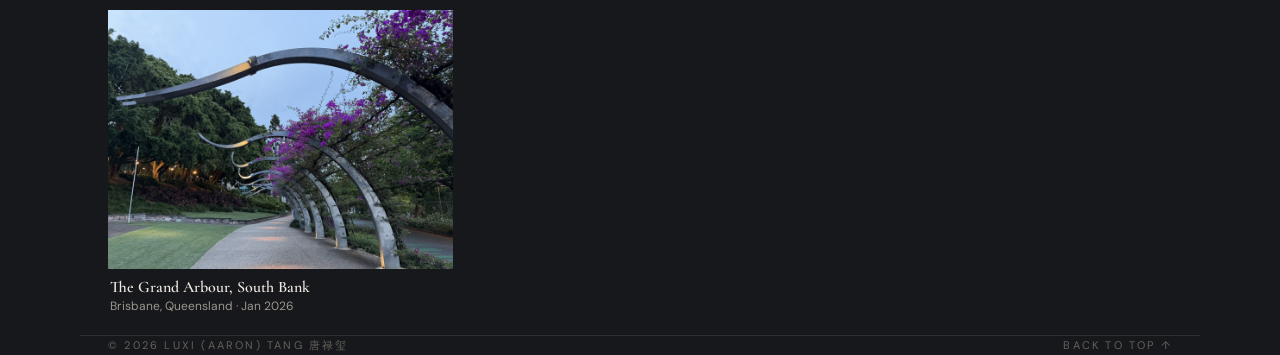
==== commit 7734c99c: "Add 12 photos" ====
--- a/photography.html
+++ b/photography.html
@@ -31,12 +31,12 @@
     <h1>Places I've <em>been.</em></h1>
     <p class="prose">From the tea mountains of Menghai to the Snowy Mountains, the Sydney coast and the wheat country around Cootamundra — photos I've taken along the way.</p>
     <div class="gtabs" role="tablist">
-      <button type="button" class="gtab on" data-mode="hl" role="tab" aria-selected="true">Highlights <span>40</span></button>
-      <button type="button" class="gtab" data-mode="all" role="tab" aria-selected="false">All photos <span>54</span></button>
+      <button type="button" class="gtab on" data-mode="hl" role="tab" aria-selected="true">Highlights <span>48</span></button>
+      <button type="button" class="gtab" data-mode="all" role="tab" aria-selected="false">All photos <span>66</span></button>
     </div>
     <div class="gjump"><a href="#g0">Home · Menghai, Yunnan</a><a href="#g1">Melbourne &amp; Victoria</a><a href="#g2">Sydney &amp; the coast</a><a href="#g3">Regional New South Wales</a><a href="#g4">Queensland</a></div>
   </div>
-  <div class="mode-hl" id="gwrap"><section class="ggroup" id="g0"><div class="ghead"><h2>Home · Menghai, Yunnan<em>.</em></h2><small>4 photos</small></div><div class="grid"><figure class="gitem" data-hl="0"><button type="button" class="gbtn" aria-label="Open photo: Night sky over Menghai"><img loading="lazy" src="gallery/01-menghai-night-sky.jpg" width="1024" height="768" alt="Night sky over Menghai"></button><figcaption><b>Night sky over Menghai</b><span>Menghai, Xishuangbanna, Yunnan · Home</span></figcaption></figure><figure class="gitem" data-hl="1"><button type="button" class="gbtn" aria-label="Open photo: Summer clouds over Menghai"><img loading="lazy" src="gallery/02-menghai-day-sky.jpg" width="1600" height="1200" alt="Summer clouds over Menghai"></button><figcaption><b>Summer clouds over Menghai</b><span>Menghai, Xishuangbanna, Yunnan · Home</span></figcaption></figure><figure class="gitem" data-hl="1"><button type="button" class="gbtn" aria-label="Open photo: Dusk over Menghai"><img loading="lazy" src="gallery/03-menghai-dusk.jpg" width="1600" height="1200" alt="Dusk over Menghai"></button><figcaption><b>Dusk over Menghai</b><span>Menghai, Xishuangbanna, Yunnan · Home</span></figcaption></figure><figure class="gitem" data-hl="1"><button type="button" class="gbtn" aria-label="Open photo: Grandma&#x27;s village in the tea mountains"><img loading="lazy" src="gallery/24-grandmas-village.jpg" width="1024" height="768" alt="Grandma&#x27;s village in the tea mountains"></button><figcaption><b>Grandma&#x27;s village in the tea mountains</b><span>Menghai, Xishuangbanna, Yunnan · Feb 2026</span></figcaption></figure></div></section><section class="ggroup" id="g1"><div class="ghead"><h2>Melbourne &amp; Victoria<em>.</em></h2><small>18 photos</small></div><div class="grid"><figure class="gitem" data-hl="1"><button type="button" class="gbtn" aria-label="Open photo: The headland at Cape Schanck"><img loading="lazy" src="gallery/04-cape-schanck.jpg" width="1163" height="1600" alt="The headland at Cape Schanck"></button><figcaption><b>The headland at Cape Schanck</b><span>Mornington Peninsula National Park, Victoria · Nov 2025</span></figcaption></figure><figure class="gitem" data-hl="1"><button type="button" class="gbtn" aria-label="Open photo: Pulpit Rock, Cape Schanck"><img loading="lazy" src="gallery/05-pulpit-rock.jpg" width="1200" height="1600" alt="Pulpit Rock, Cape Schanck"></button><figcaption><b>Pulpit Rock, Cape Schanck</b><span>Mornington Peninsula National Park, Victoria · Nov 2025</span></figcaption></figure><figure class="gitem" data-hl="1"><button type="button" class="gbtn" aria-label="Open photo: The view from Cape Schanck Lighthouse"><img loading="lazy" src="gallery/06-cape-schanck-coast.jpg" width="1600" height="1200" alt="The view from Cape Schanck Lighthouse"></button><figcaption><b>The view from Cape Schanck Lighthouse</b><span>Mornington Peninsula, Victoria · Nov 2025</span></figcaption></figure><figure class="gitem" data-hl="1"><button type="button" class="gbtn" aria-label="Open photo: On the stand at AusRAIL PLUS 2025"><img loading="lazy" src="gallery/07-ausrail-expo.jpg" width="768" height="1024" alt="On the stand at AusRAIL PLUS 2025"></button><figcaption><b>On the stand at AusRAIL PLUS 2025</b><span>Melbourne, Victoria · Nov 2025</span></figcaption></figure><figure class="gitem" data-hl="1"><button type="button" class="gbtn" aria-label="Open photo: Flinders Street Station"><img loading="lazy" src="gallery/08-flinders-street.jpg" width="1600" height="1200" alt="Flinders Street Station"></button><figcaption><b>Flinders Street Station</b><span>Melbourne, Victoria</span></figcaption></figure><figure class="gitem" data-hl="1"><button type="button" class="gbtn" aria-label="Open photo: Sunset over Port Phillip Bay"><img loading="lazy" src="gallery/13-beaumaris-sunset.jpg" width="1024" height="768" alt="Sunset over Port Phillip Bay"></button><figcaption><b>Sunset over Port Phillip Bay</b><span>Beaumaris, Melbourne · Dec 2025</span></figcaption></figure><figure class="gitem" data-hl="1"><button type="button" class="gbtn" aria-label="Open photo: The gatekeeper"><img loading="lazy" src="gallery/14-melbourne-cat.jpg" width="688" height="684" alt="The gatekeeper"></button><figcaption><b>The gatekeeper</b><span>Melbourne, Victoria · Dec 2025</span></figcaption></figure><figure class="gitem" data-hl="1"><button type="button" class="gbtn" aria-label="Open photo: After sunset, Sandringham"><img loading="lazy" src="gallery/15-sandringham-blue.jpg" width="1024" height="768" alt="After sunset, Sandringham"></button><figcaption><b>After sunset, Sandringham</b><span>Melbourne, Victoria · Dec 2025</span></figcaption></figure><figure class="gitem" data-hl="0"><button type="button" class="gbtn" aria-label="Open photo: Along the Yarra River"><img loading="lazy" src="gallery/16-yarra-river.jpg" width="799" height="768" alt="Along the Yarra River"></button><figcaption><b>Along the Yarra River</b><span>Melbourne, Victoria · Jan 2026</span></figcaption></figure><figure class="gitem" data-hl="0"><button type="button" class="gbtn" aria-label="Open photo: Rowers on the Yarra, on a morning run"><img loading="lazy" src="gallery/17-yarra-rowers.jpg" width="840" height="768" alt="Rowers on the Yarra, on a morning run"></button><figcaption><b>Rowers on the Yarra, on a morning run</b><span>Kings Domain, Melbourne · Jan 2026</span></figcaption></figure><figure class="gitem" data-hl="1"><button type="button" class="gbtn" aria-label="Open photo: A pelican&#x27;s mooring"><img loading="lazy" src="gallery/20-altona-pelican.jpg" width="1600" height="1200" alt="A pelican&#x27;s mooring"></button><figcaption><b>A pelican&#x27;s mooring</b><span>Altona, Melbourne · Jan 2026</span></figcaption></figure><figure class="gitem" data-hl="1"><button type="button" class="gbtn" aria-label="Open photo: Kites and gulls"><img loading="lazy" src="gallery/21-altona-kites.jpg" width="1600" height="1318" alt="Kites and gulls"></button><figcaption><b>Kites and gulls</b><span>Altona Beach, Melbourne · Jan 2026</span></figcaption></figure><figure class="gitem" data-hl="0"><button type="button" class="gbtn" aria-label="Open photo: Shade by the bay"><img loading="lazy" src="gallery/22-altona-shelter.jpg" width="1600" height="1200" alt="Shade by the bay"></button><figcaption><b>Shade by the bay</b><span>Altona Beach, Melbourne · Jan 2026</span></figcaption></figure><figure class="gitem" data-hl="1"><button type="button" class="gbtn" aria-label="Open photo: Australian Open, Rod Laver Arena"><img loading="lazy" src="gallery/23-australian-open.jpg" width="1024" height="768" alt="Australian Open, Rod Laver Arena"></button><figcaption><b>Australian Open, Rod Laver Arena</b><span>Melbourne, Victoria · Jan 2026</span></figcaption></figure><figure class="gitem" data-hl="1"><button type="button" class="gbtn" aria-label="Open photo: Night falls on Brighton Beach"><img loading="lazy" src="gallery/25-brighton-night.jpg" width="1600" height="1200" alt="Night falls on Brighton Beach"></button><figcaption><b>Night falls on Brighton Beach</b><span>Melbourne, Victoria · Apr 2026</span></figcaption></figure><figure class="gitem" data-hl="1"><button type="button" class="gbtn" aria-label="Open photo: A possum and her joey"><img loading="lazy" src="gallery/26-possums.jpg" width="1024" height="768" alt="A possum and her joey"></button><figcaption><b>A possum and her joey</b><span>Flagstaff Gardens, Melbourne · Apr 2026</span></figcaption></figure><figure class="gitem" data-hl="1"><button type="button" class="gbtn" aria-label="Open photo: Last light, Sandringham"><img loading="lazy" src="gallery/51-sandringham-sunset.jpg" width="1024" height="768" alt="Last light, Sandringham"></button><figcaption><b>Last light, Sandringham</b><span>Melbourne, Victoria · Dec 2025</span></figcaption></figure><figure class="gitem" data-hl="0"><button type="button" class="gbtn" aria-label="Open photo: The cliffs of Cape Schanck"><img loading="lazy" src="gallery/52-cape-schanck-headland.jpg" width="1024" height="768" alt="The cliffs of Cape Schanck"></button><figcaption><b>The cliffs of Cape Schanck</b><span>Mornington Peninsula, Victoria · Nov 2025</span></figcaption></figure></div></section><section class="ggroup" id="g2"><div class="ghead"><h2>Sydney &amp; the coast<em>.</em></h2><small>17 photos</small></div><div class="grid"><figure class="gitem" data-hl="1"><button type="button" class="gbtn" aria-label="Open photo: The Entrance Channel"><img loading="lazy" src="gallery/09-the-entrance.jpg" width="1600" height="984" alt="The Entrance Channel"></button><figcaption><b>The Entrance Channel</b><span>Central Coast, New South Wales · Dec 2025</span></figcaption></figure><figure class="gitem" data-hl="1"><button type="button" class="gbtn" aria-label="Open photo: Waves at Norah Head"><img loading="lazy" src="gallery/10-norah-head.jpg" width="1600" height="1200" alt="Waves at Norah Head"></button><figcaption><b>Waves at Norah Head</b><span>Central Coast, New South Wales</span></figcaption></figure><figure class="gitem" data-hl="1"><button type="button" class="gbtn" aria-label="Open photo: Blue hour at Bondi"><img loading="lazy" src="gallery/12-bondi-dusk.jpg" width="943" height="660" alt="Blue hour at Bondi"></button><figcaption><b>Blue hour at Bondi</b><span>Sydney, New South Wales</span></figcaption></figure><figure class="gitem" data-hl="1"><button type="button" class="gbtn" aria-label="Open photo: A winter swim at Bondi Icebergs"><img loading="lazy" src="gallery/28-bondi-icebergs.jpg" width="1024" height="768" alt="A winter swim at Bondi Icebergs"></button><figcaption><b>A winter swim at Bondi Icebergs</b><span>Sydney, New South Wales · Jun 2026</span><span class="gnote">Learned to swim this Lunar New Year. Four months later, the Pacific.</span></figcaption></figure><figure class="gitem" data-hl="0"><button type="button" class="gbtn" aria-label="Open photo: Whale watching off Sydney"><img loading="lazy" src="gallery/29-whale.jpg" width="1024" height="300" alt="Whale watching off Sydney"></button><figcaption><b>Whale watching off Sydney</b><span>Sydney, New South Wales · Jun 2026</span></figcaption></figure><figure class="gitem" data-hl="1"><button type="button" class="gbtn" aria-label="Open photo: Coogee in late winter"><img loading="lazy" src="gallery/37-coogee.jpg" width="1600" height="960" alt="Coogee in late winter"></button><figcaption><b>Coogee in late winter</b><span>Sydney, New South Wales · Aug 2026</span></figcaption></figure><figure class="gitem" data-hl="1"><button type="button" class="gbtn" aria-label="Open photo: From North Head"><img loading="lazy" src="gallery/38-north-head.jpg" width="1600" height="920" alt="From North Head"></button><figcaption><b>From North Head</b><span>Sydney Harbour National Park, Manly · Aug 2026</span></figcaption></figure><figure class="gitem" data-hl="1"><button type="button" class="gbtn" aria-label="Open photo: Early light, Coogee Beach"><img loading="lazy" src="gallery/39-coogee-walker.jpg" width="1600" height="920" alt="Early light, Coogee Beach"></button><figcaption><b>Early light, Coogee Beach</b><span>Sydney, New South Wales · Aug 2026</span></figcaption></figure><figure class="gitem" data-hl="1"><button type="button" class="gbtn" aria-label="Open photo: Sunrise on a morning run"><img loading="lazy" src="gallery/40-coogee-sunrise.jpg" width="1600" height="1200" alt="Sunrise on a morning run"></button><figcaption><b>Sunrise on a morning run</b><span>Coogee, Sydney · Aug 2026</span></figcaption></figure><figure class="gitem" data-hl="1"><button type="button" class="gbtn" aria-label="Open photo: Under the Harbour Bridge"><img loading="lazy" src="gallery/41-harbour-bridge.jpg" width="1600" height="1200" alt="Under the Harbour Bridge"></button><figcaption><b>Under the Harbour Bridge</b><span>Sydney Harbour, New South Wales · Sep 2026</span></figcaption></figure><figure class="gitem" data-hl="1"><button type="button" class="gbtn" aria-label="Open photo: Someone&#x27;s big question"><img loading="lazy" src="gallery/42-skywriting.jpg" width="1600" height="1000" alt="Someone&#x27;s big question"></button><figcaption><b>Someone&#x27;s big question</b><span>Sydney Harbour, New South Wales · Sep 2026</span></figcaption></figure><figure class="gitem" data-hl="1"><button type="button" class="gbtn" aria-label="Open photo: Morning glare over Bondi"><img loading="lazy" src="gallery/43-bondi-morning.jpg" width="1024" height="655" alt="Morning glare over Bondi"></button><figcaption><b>Morning glare over Bondi</b><span>Sydney, New South Wales · Sep 2026</span></figcaption></figure><figure class="gitem" data-hl="1"><button type="button" class="gbtn" aria-label="Open photo: Wedding Cake Island through the palms"><img loading="lazy" src="gallery/50-wedding-cake-island.jpg" width="1024" height="768" alt="Wedding Cake Island through the palms"></button><figcaption><b>Wedding Cake Island through the palms</b><span>Coogee, Sydney · Oct 2026</span></figcaption></figure><figure class="gitem" data-hl="0"><button type="button" class="gbtn" aria-label="Open photo: Shallows at The Entrance"><img loading="lazy" src="gallery/53-the-entrance-calm.jpg" width="1024" height="768" alt="Shallows at The Entrance"></button><figcaption><b>Shallows at The Entrance</b><span>Central Coast, New South Wales · Dec 2025</span></figcaption></figure><figure class="gitem" data-hl="0"><button type="button" class="gbtn" aria-label="Open photo: Bondi Bay from the cliffs"><img loading="lazy" src="gallery/54-bondi-bay.jpg" width="1024" height="768" alt="Bondi Bay from the cliffs"></button><figcaption><b>Bondi Bay from the cliffs</b><span>Sydney, New South Wales · May 2026</span></figcaption></figure><figure class="gitem" data-hl="1"><button type="button" class="gbtn" aria-label="Open photo: Spray on Wedding Cake Island"><img loading="lazy" src="gallery/55-wedding-cake-spray.jpg" width="1600" height="1200" alt="Spray on Wedding Cake Island"></button><figcaption><b>Spray on Wedding Cake Island</b><span>Coogee, Sydney · Oct 2026</span></figcaption></figure><figure class="gitem" data-hl="0"><button type="button" class="gbtn" aria-label="Open photo: Swell on the Bondi rocks"><img loading="lazy" src="gallery/56-bondi-rocks.jpg" width="1024" height="768" alt="Swell on the Bondi rocks"></button><figcaption><b>Swell on the Bondi rocks</b><span>Sydney, New South Wales · Sep 2026</span></figcaption></figure></div></section><section class="ggroup" id="g3"><div class="ghead"><h2>Regional New South Wales<em>.</em></h2><small>13 photos</small></div><div class="grid"><figure class="gitem" data-hl="1"><button type="button" class="gbtn" aria-label="Open photo: The neighbours"><img loading="lazy" src="gallery/27-young-sheep.jpg" width="1024" height="768" alt="The neighbours"></button><figcaption><b>The neighbours</b><span>Young, New South Wales · Apr 2026</span></figcaption></figure><figure class="gitem" data-hl="1"><button type="button" class="gbtn" aria-label="Open photo: A lunar corona over Junee"><img loading="lazy" src="gallery/30-junee-moon.jpg" width="1024" height="768" alt="A lunar corona over Junee"></button><figcaption><b>A lunar corona over Junee</b><span>Junee, New South Wales · Jul 2026</span></figcaption></figure><figure class="gitem" data-hl="1"><button type="button" class="gbtn" aria-label="Open photo: A wallaby in the winter sun"><img loading="lazy" src="gallery/31-wagga-wallaby.jpg" width="1024" height="768" alt="A wallaby in the winter sun"></button><figcaption><b>A wallaby in the winter sun</b><span>Wagga Wagga Zoo, New South Wales · Jul 2026</span></figcaption></figure><figure class="gitem" data-hl="1"><button type="button" class="gbtn" aria-label="Open photo: Chairlift into the Snowy Mountains"><img loading="lazy" src="gallery/32-thredbo-chairlift.jpg" width="1600" height="1200" alt="Chairlift into the Snowy Mountains"></button><figcaption><b>Chairlift into the Snowy Mountains</b><span>Thredbo, New South Wales · Aug 2026</span></figcaption></figure><figure class="gitem" data-hl="0"><button type="button" class="gbtn" aria-label="Open photo: A morning run at Thredbo"><img loading="lazy" src="gallery/33-thredbo-run.jpg" width="1600" height="1200" alt="A morning run at Thredbo"></button><figcaption><b>A morning run at Thredbo</b><span>Thredbo, New South Wales · Aug 2026</span></figcaption></figure><figure class="gitem" data-hl="1"><button type="button" class="gbtn" aria-label="Open photo: Snow on the Main Range"><img loading="lazy" src="gallery/34-main-range.jpg" width="964" height="405" alt="Snow on the Main Range"></button><figcaption><b>Snow on the Main Range</b><span>Kosciuszko National Park, New South Wales · Aug 2026</span></figcaption></figure><figure class="gitem" data-hl="0"><button type="button" class="gbtn" aria-label="Open photo: Light on the Thredbo River"><img loading="lazy" src="gallery/35-thredbo-river.jpg" width="1600" height="1200" alt="Light on the Thredbo River"></button><figcaption><b>Light on the Thredbo River</b><span>Kosciuszko National Park, New South Wales · Aug 2026</span></figcaption></figure><figure class="gitem" data-hl="1"><button type="button" class="gbtn" aria-label="Open photo: Golden hour at Bethungra Dam"><img loading="lazy" src="gallery/44-bethungra-gum.jpg" width="1600" height="1200" alt="Golden hour at Bethungra Dam"></button><figcaption><b>Golden hour at Bethungra Dam</b><span>Near Cootamundra, New South Wales · Sep 2026</span></figcaption></figure><figure class="gitem" data-hl="1"><button type="button" class="gbtn" aria-label="Open photo: A country road in spring"><img loading="lazy" src="gallery/45-bethungra-road.jpg" width="1600" height="880" alt="A country road in spring"></button><figcaption><b>A country road in spring</b><span>Bethungra, New South Wales · Sep 2026</span></figcaption></figure><figure class="gitem" data-hl="0"><button type="button" class="gbtn" aria-label="Open photo: Sundown on the drive home"><img loading="lazy" src="gallery/46-bethungra-sunset.jpg" width="1024" height="768" alt="Sundown on the drive home"></button><figcaption><b>Sundown on the drive home</b><span>Bethungra, New South Wales · Sep 2026</span></figcaption></figure><figure class="gitem" data-hl="1"><button type="button" class="gbtn" aria-label="Open photo: Sunset over Lake Albert"><img loading="lazy" src="gallery/47-lake-albert-sunset.jpg" width="1024" height="768" alt="Sunset over Lake Albert"></button><figcaption><b>Sunset over Lake Albert</b><span>Wagga Wagga, New South Wales · Sep 2026</span></figcaption></figure><figure class="gitem" data-hl="1"><button type="button" class="gbtn" aria-label="Open photo: A darter drying its wings"><img loading="lazy" src="gallery/48-lake-albert-darter.jpg" width="1024" height="768" alt="A darter drying its wings"></button><figcaption><b>A darter drying its wings</b><span>Lake Albert, Wagga Wagga · Sep 2026</span></figcaption></figure><figure class="gitem" data-hl="0"><button type="button" class="gbtn" aria-label="Open photo: Purple swamphens at dusk"><img loading="lazy" src="gallery/49-lake-albert-swamphens.jpg" width="1024" height="768" alt="Purple swamphens at dusk"></button><figcaption><b>Purple swamphens at dusk</b><span>Lake Albert, Wagga Wagga · Sep 2026</span></figcaption></figure></div></section><section class="ggroup" id="g4"><div class="ghead"><h2>Queensland<em>.</em></h2><small>2 photos</small></div><div class="grid"><figure class="gitem" data-hl="1"><button type="button" class="gbtn" aria-label="Open photo: The Grand Arbour, South Bank"><img loading="lazy" src="gallery/18-brisbane-arbour.jpg" width="1600" height="1200" alt="The Grand Arbour, South Bank"></button><figcaption><b>The Grand Arbour, South Bank</b><span>Brisbane, Queensland · Jan 2026</span></figcaption></figure><figure class="gitem" data-hl="0"><button type="button" class="gbtn" aria-label="Open photo: Neville Bonner Bridge at dusk"><img loading="lazy" src="gallery/19-brisbane-bridge.jpg" width="1600" height="1200" alt="Neville Bonner Bridge at dusk"></button><figcaption><b>Neville Bonner Bridge at dusk</b><span>Brisbane, Queensland · Jan 2026</span></figcaption></figure></div></section></div>
+  <div class="mode-hl" id="gwrap"><section class="ggroup" id="g0"><div class="ghead"><h2>Home · Menghai, Yunnan<em>.</em></h2><small>4 photos</small></div><div class="grid"><figure class="gitem" data-hl="0"><button type="button" class="gbtn" aria-label="Open photo: Night sky over Menghai"><img loading="lazy" src="gallery/01-menghai-night-sky.jpg" width="1024" height="768" alt="Night sky over Menghai"></button><figcaption><b>Night sky over Menghai</b><span>Menghai, Xishuangbanna, Yunnan · Home</span></figcaption></figure><figure class="gitem" data-hl="1"><button type="button" class="gbtn" aria-label="Open photo: Summer clouds over Menghai"><img loading="lazy" src="gallery/02-menghai-day-sky.jpg" width="1600" height="1200" alt="Summer clouds over Menghai"></button><figcaption><b>Summer clouds over Menghai</b><span>Menghai, Xishuangbanna, Yunnan · Home</span></figcaption></figure><figure class="gitem" data-hl="1"><button type="button" class="gbtn" aria-label="Open photo: Dusk over Menghai"><img loading="lazy" src="gallery/03-menghai-dusk.jpg" width="1600" height="1200" alt="Dusk over Menghai"></button><figcaption><b>Dusk over Menghai</b><span>Menghai, Xishuangbanna, Yunnan · Home</span></figcaption></figure><figure class="gitem" data-hl="1"><button type="button" class="gbtn" aria-label="Open photo: Grandma&#x27;s village in the tea mountains"><img loading="lazy" src="gallery/24-grandmas-village.jpg" width="1024" height="768" alt="Grandma&#x27;s village in the tea mountains"></button><figcaption><b>Grandma&#x27;s village in the tea mountains</b><span>Menghai, Xishuangbanna, Yunnan · Feb 2026</span></figcaption></figure></div></section><section class="ggroup" id="g1"><div class="ghead"><h2>Melbourne &amp; Victoria<em>.</em></h2><small>19 photos</small></div><div class="grid"><figure class="gitem" data-hl="1"><button type="button" class="gbtn" aria-label="Open photo: The headland at Cape Schanck"><img loading="lazy" src="gallery/04-cape-schanck.jpg" width="1163" height="1600" alt="The headland at Cape Schanck"></button><figcaption><b>The headland at Cape Schanck</b><span>Mornington Peninsula National Park, Victoria · Nov 2025</span></figcaption></figure><figure class="gitem" data-hl="1"><button type="button" class="gbtn" aria-label="Open photo: Pulpit Rock, Cape Schanck"><img loading="lazy" src="gallery/05-pulpit-rock.jpg" width="1200" height="1600" alt="Pulpit Rock, Cape Schanck"></button><figcaption><b>Pulpit Rock, Cape Schanck</b><span>Mornington Peninsula National Park, Victoria · Nov 2025</span></figcaption></figure><figure class="gitem" data-hl="1"><button type="button" class="gbtn" aria-label="Open photo: The view from Cape Schanck Lighthouse"><img loading="lazy" src="gallery/06-cape-schanck-coast.jpg" width="1600" height="1200" alt="The view from Cape Schanck Lighthouse"></button><figcaption><b>The view from Cape Schanck Lighthouse</b><span>Mornington Peninsula, Victoria · Nov 2025</span></figcaption></figure><figure class="gitem" data-hl="1"><button type="button" class="gbtn" aria-label="Open photo: On the stand at AusRAIL PLUS 2025"><img loading="lazy" src="gallery/07-ausrail-expo.jpg" width="768" height="1024" alt="On the stand at AusRAIL PLUS 2025"></button><figcaption><b>On the stand at AusRAIL PLUS 2025</b><span>Melbourne, Victoria · Nov 2025</span></figcaption></figure><figure class="gitem" data-hl="1"><button type="button" class="gbtn" aria-label="Open photo: Flinders Street Station"><img loading="lazy" src="gallery/08-flinders-street.jpg" width="1600" height="1200" alt="Flinders Street Station"></button><figcaption><b>Flinders Street Station</b><span>Melbourne, Victoria</span></figcaption></figure><figure class="gitem" data-hl="1"><button type="button" class="gbtn" aria-label="Open photo: Sunset over Port Phillip Bay"><img loading="lazy" src="gallery/13-beaumaris-sunset.jpg" width="1024" height="768" alt="Sunset over Port Phillip Bay"></button><figcaption><b>Sunset over Port Phillip Bay</b><span>Beaumaris, Melbourne · Dec 2025</span></figcaption></figure><figure class="gitem" data-hl="1"><button type="button" class="gbtn" aria-label="Open photo: The gatekeeper"><img loading="lazy" src="gallery/14-melbourne-cat.jpg" width="688" height="684" alt="The gatekeeper"></button><figcaption><b>The gatekeeper</b><span>Melbourne, Victoria · Dec 2025</span></figcaption></figure><figure class="gitem" data-hl="1"><button type="button" class="gbtn" aria-label="Open photo: After sunset, Sandringham"><img loading="lazy" src="gallery/15-sandringham-blue.jpg" width="1024" height="768" alt="After sunset, Sandringham"></button><figcaption><b>After sunset, Sandringham</b><span>Melbourne, Victoria · Dec 2025</span></figcaption></figure><figure class="gitem" data-hl="1"><button type="button" class="gbtn" aria-label="Open photo: Summer on the Brighton foreshore"><img loading="lazy" src="gallery/68-brighton-foreshore.jpg" width="1600" height="1200" alt="Summer on the Brighton foreshore"></button><figcaption><b>Summer on the Brighton foreshore</b><span>Brighton, Melbourne · Dec 2025</span></figcaption></figure><figure class="gitem" data-hl="0"><button type="button" class="gbtn" aria-label="Open photo: Along the Yarra River"><img loading="lazy" src="gallery/16-yarra-river.jpg" width="799" height="768" alt="Along the Yarra River"></button><figcaption><b>Along the Yarra River</b><span>Melbourne, Victoria · Jan 2026</span></figcaption></figure><figure class="gitem" data-hl="0"><button type="button" class="gbtn" aria-label="Open photo: Rowers on the Yarra, on a morning run"><img loading="lazy" src="gallery/17-yarra-rowers.jpg" width="840" height="768" alt="Rowers on the Yarra, on a morning run"></button><figcaption><b>Rowers on the Yarra, on a morning run</b><span>Kings Domain, Melbourne · Jan 2026</span></figcaption></figure><figure class="gitem" data-hl="1"><button type="button" class="gbtn" aria-label="Open photo: A pelican&#x27;s mooring"><img loading="lazy" src="gallery/20-altona-pelican.jpg" width="1600" height="1200" alt="A pelican&#x27;s mooring"></button><figcaption><b>A pelican&#x27;s mooring</b><span>Altona, Melbourne · Jan 2026</span></figcaption></figure><figure class="gitem" data-hl="1"><button type="button" class="gbtn" aria-label="Open photo: Kites and gulls"><img loading="lazy" src="gallery/21-altona-kites.jpg" width="1600" height="1318" alt="Kites and gulls"></button><figcaption><b>Kites and gulls</b><span>Altona Beach, Melbourne · Jan 2026</span></figcaption></figure><figure class="gitem" data-hl="0"><button type="button" class="gbtn" aria-label="Open photo: Shade by the bay"><img loading="lazy" src="gallery/22-altona-shelter.jpg" width="1600" height="1200" alt="Shade by the bay"></button><figcaption><b>Shade by the bay</b><span>Altona Beach, Melbourne · Jan 2026</span></figcaption></figure><figure class="gitem" data-hl="1"><button type="button" class="gbtn" aria-label="Open photo: Australian Open, Rod Laver Arena"><img loading="lazy" src="gallery/23-australian-open.jpg" width="1024" height="768" alt="Australian Open, Rod Laver Arena"></button><figcaption><b>Australian Open, Rod Laver Arena</b><span>Melbourne, Victoria · Jan 2026</span></figcaption></figure><figure class="gitem" data-hl="1"><button type="button" class="gbtn" aria-label="Open photo: Night falls on Brighton Beach"><img loading="lazy" src="gallery/25-brighton-night.jpg" width="1600" height="1200" alt="Night falls on Brighton Beach"></button><figcaption><b>Night falls on Brighton Beach</b><span>Melbourne, Victoria · Apr 2026</span></figcaption></figure><figure class="gitem" data-hl="1"><button type="button" class="gbtn" aria-label="Open photo: A possum and her joey"><img loading="lazy" src="gallery/26-possums.jpg" width="1024" height="768" alt="A possum and her joey"></button><figcaption><b>A possum and her joey</b><span>Flagstaff Gardens, Melbourne · Apr 2026</span></figcaption></figure><figure class="gitem" data-hl="1"><button type="button" class="gbtn" aria-label="Open photo: Last light, Sandringham"><img loading="lazy" src="gallery/51-sandringham-sunset.jpg" width="1024" height="768" alt="Last light, Sandringham"></button><figcaption><b>Last light, Sandringham</b><span>Melbourne, Victoria · Dec 2025</span></figcaption></figure><figure class="gitem" data-hl="0"><button type="button" class="gbtn" aria-label="Open photo: The cliffs of Cape Schanck"><img loading="lazy" src="gallery/52-cape-schanck-headland.jpg" width="1024" height="768" alt="The cliffs of Cape Schanck"></button><figcaption><b>The cliffs of Cape Schanck</b><span>Mornington Peninsula, Victoria · Nov 2025</span></figcaption></figure></div></section><section class="ggroup" id="g2"><div class="ghead"><h2>Sydney &amp; the coast<em>.</em></h2><small>20 photos</small></div><div class="grid"><figure class="gitem" data-hl="1"><button type="button" class="gbtn" aria-label="Open photo: The Entrance Channel"><img loading="lazy" src="gallery/09-the-entrance.jpg" width="1600" height="984" alt="The Entrance Channel"></button><figcaption><b>The Entrance Channel</b><span>Central Coast, New South Wales · Dec 2025</span></figcaption></figure><figure class="gitem" data-hl="1"><button type="button" class="gbtn" aria-label="Open photo: The sandbar at The Entrance"><img loading="lazy" src="gallery/65-the-entrance-sandbar.jpg" width="1024" height="768" alt="The sandbar at The Entrance"></button><figcaption><b>The sandbar at The Entrance</b><span>Central Coast, New South Wales · Dec 2025</span></figcaption></figure><figure class="gitem" data-hl="1"><button type="button" class="gbtn" aria-label="Open photo: Norfolk pines over the channel"><img loading="lazy" src="gallery/66-the-entrance-pines.jpg" width="1024" height="768" alt="Norfolk pines over the channel"></button><figcaption><b>Norfolk pines over the channel</b><span>Central Coast, New South Wales · Dec 2025</span></figcaption></figure><figure class="gitem" data-hl="0"><button type="button" class="gbtn" aria-label="Open photo: Wading the shallows"><img loading="lazy" src="gallery/67-the-entrance-waders.jpg" width="1024" height="768" alt="Wading the shallows"></button><figcaption><b>Wading the shallows</b><span>Central Coast, New South Wales · Dec 2025</span></figcaption></figure><figure class="gitem" data-hl="1"><button type="button" class="gbtn" aria-label="Open photo: Waves at Norah Head"><img loading="lazy" src="gallery/10-norah-head.jpg" width="1600" height="1200" alt="Waves at Norah Head"></button><figcaption><b>Waves at Norah Head</b><span>Central Coast, New South Wales</span></figcaption></figure><figure class="gitem" data-hl="1"><button type="button" class="gbtn" aria-label="Open photo: Blue hour at Bondi"><img loading="lazy" src="gallery/12-bondi-dusk.jpg" width="943" height="660" alt="Blue hour at Bondi"></button><figcaption><b>Blue hour at Bondi</b><span>Sydney, New South Wales</span></figcaption></figure><figure class="gitem" data-hl="1"><button type="button" class="gbtn" aria-label="Open photo: A winter swim at Bondi Icebergs"><img loading="lazy" src="gallery/28-bondi-icebergs.jpg" width="1024" height="768" alt="A winter swim at Bondi Icebergs"></button><figcaption><b>A winter swim at Bondi Icebergs</b><span>Sydney, New South Wales · Jun 2026</span><span class="gnote">Learned to swim this Lunar New Year. Four months later, the Pacific.</span></figcaption></figure><figure class="gitem" data-hl="0"><button type="button" class="gbtn" aria-label="Open photo: Whale watching off Sydney"><img loading="lazy" src="gallery/29-whale.jpg" width="1024" height="300" alt="Whale watching off Sydney"></button><figcaption><b>Whale watching off Sydney</b><span>Sydney, New South Wales · Jun 2026</span></figcaption></figure><figure class="gitem" data-hl="1"><button type="button" class="gbtn" aria-label="Open photo: Coogee in late winter"><img loading="lazy" src="gallery/37-coogee.jpg" width="1600" height="960" alt="Coogee in late winter"></button><figcaption><b>Coogee in late winter</b><span>Sydney, New South Wales · Aug 2026</span></figcaption></figure><figure class="gitem" data-hl="1"><button type="button" class="gbtn" aria-label="Open photo: From North Head"><img loading="lazy" src="gallery/38-north-head.jpg" width="1600" height="920" alt="From North Head"></button><figcaption><b>From North Head</b><span>Sydney Harbour National Park, Manly · Aug 2026</span></figcaption></figure><figure class="gitem" data-hl="1"><button type="button" class="gbtn" aria-label="Open photo: Early light, Coogee Beach"><img loading="lazy" src="gallery/39-coogee-walker.jpg" width="1600" height="920" alt="Early light, Coogee Beach"></button><figcaption><b>Early light, Coogee Beach</b><span>Sydney, New South Wales · Aug 2026</span></figcaption></figure><figure class="gitem" data-hl="1"><button type="button" class="gbtn" aria-label="Open photo: Sunrise on a morning run"><img loading="lazy" src="gallery/40-coogee-sunrise.jpg" width="1600" height="1200" alt="Sunrise on a morning run"></button><figcaption><b>Sunrise on a morning run</b><span>Coogee, Sydney · Aug 2026</span></figcaption></figure><figure class="gitem" data-hl="1"><button type="button" class="gbtn" aria-label="Open photo: Under the Harbour Bridge"><img loading="lazy" src="gallery/41-harbour-bridge.jpg" width="1600" height="1200" alt="Under the Harbour Bridge"></button><figcaption><b>Under the Harbour Bridge</b><span>Sydney Harbour, New South Wales · Sep 2026</span></figcaption></figure><figure class="gitem" data-hl="1"><button type="button" class="gbtn" aria-label="Open photo: Someone&#x27;s big question"><img loading="lazy" src="gallery/42-skywriting.jpg" width="1600" height="1000" alt="Someone&#x27;s big question"></button><figcaption><b>Someone&#x27;s big question</b><span>Sydney Harbour, New South Wales · Sep 2026</span></figcaption></figure><figure class="gitem" data-hl="1"><button type="button" class="gbtn" aria-label="Open photo: Morning glare over Bondi"><img loading="lazy" src="gallery/43-bondi-morning.jpg" width="1024" height="655" alt="Morning glare over Bondi"></button><figcaption><b>Morning glare over Bondi</b><span>Sydney, New South Wales · Sep 2026</span></figcaption></figure><figure class="gitem" data-hl="1"><button type="button" class="gbtn" aria-label="Open photo: Wedding Cake Island through the palms"><img loading="lazy" src="gallery/50-wedding-cake-island.jpg" width="1024" height="768" alt="Wedding Cake Island through the palms"></button><figcaption><b>Wedding Cake Island through the palms</b><span>Coogee, Sydney · Oct 2026</span></figcaption></figure><figure class="gitem" data-hl="0"><button type="button" class="gbtn" aria-label="Open photo: Shallows at The Entrance"><img loading="lazy" src="gallery/53-the-entrance-calm.jpg" width="1024" height="768" alt="Shallows at The Entrance"></button><figcaption><b>Shallows at The Entrance</b><span>Central Coast, New South Wales · Dec 2025</span></figcaption></figure><figure class="gitem" data-hl="0"><button type="button" class="gbtn" aria-label="Open photo: Bondi Bay from the cliffs"><img loading="lazy" src="gallery/54-bondi-bay.jpg" width="1024" height="768" alt="Bondi Bay from the cliffs"></button><figcaption><b>Bondi Bay from the cliffs</b><span>Sydney, New South Wales · May 2026</span></figcaption></figure><figure class="gitem" data-hl="1"><button type="button" class="gbtn" aria-label="Open photo: Spray on Wedding Cake Island"><img loading="lazy" src="gallery/55-wedding-cake-spray.jpg" width="1600" height="1200" alt="Spray on Wedding Cake Island"></button><figcaption><b>Spray on Wedding Cake Island</b><span>Coogee, Sydney · Oct 2026</span></figcaption></figure><figure class="gitem" data-hl="0"><button type="button" class="gbtn" aria-label="Open photo: Swell on the Bondi rocks"><img loading="lazy" src="gallery/56-bondi-rocks.jpg" width="1024" height="768" alt="Swell on the Bondi rocks"></button><figcaption><b>Swell on the Bondi rocks</b><span>Sydney, New South Wales · Sep 2026</span></figcaption></figure></div></section><section class="ggroup" id="g3"><div class="ghead"><h2>Regional New South Wales<em>.</em></h2><small>21 photos</small></div><div class="grid"><figure class="gitem" data-hl="1"><button type="button" class="gbtn" aria-label="Open photo: The neighbours"><img loading="lazy" src="gallery/27-young-sheep.jpg" width="1024" height="768" alt="The neighbours"></button><figcaption><b>The neighbours</b><span>Young, New South Wales · Apr 2026</span></figcaption></figure><figure class="gitem" data-hl="1"><button type="button" class="gbtn" aria-label="Open photo: A lunar corona over Junee"><img loading="lazy" src="gallery/30-junee-moon.jpg" width="1024" height="768" alt="A lunar corona over Junee"></button><figcaption><b>A lunar corona over Junee</b><span>Junee, New South Wales · Jul 2026</span></figcaption></figure><figure class="gitem" data-hl="1"><button type="button" class="gbtn" aria-label="Open photo: A wallaby in the winter sun"><img loading="lazy" src="gallery/31-wagga-wallaby.jpg" width="1024" height="768" alt="A wallaby in the winter sun"></button><figcaption><b>A wallaby in the winter sun</b><span>Wagga Wagga Zoo, New South Wales · Jul 2026</span></figcaption></figure><figure class="gitem" data-hl="1"><button type="button" class="gbtn" aria-label="Open photo: Winter sundown at Bethungra Dam"><img loading="lazy" src="gallery/61-bethungra-winter-sundown.jpg" width="1024" height="768" alt="Winter sundown at Bethungra Dam"></button><figcaption><b>Winter sundown at Bethungra Dam</b><span>Near Cootamundra, New South Wales · Jul 2026</span></figcaption></figure><figure class="gitem" data-hl="1"><button type="button" class="gbtn" aria-label="Open photo: Last light over the valley"><img loading="lazy" src="gallery/62-bethungra-valley-light.jpg" width="1024" height="768" alt="Last light over the valley"></button><figcaption><b>Last light over the valley</b><span>Bethungra, New South Wales · Jul 2026</span></figcaption></figure><figure class="gitem" data-hl="0"><button type="button" class="gbtn" aria-label="Open photo: Above Bethungra Dam"><img loading="lazy" src="gallery/63-bethungra-dam-above.jpg" width="1024" height="768" alt="Above Bethungra Dam"></button><figcaption><b>Above Bethungra Dam</b><span>Bethungra, New South Wales · Jul 2026</span></figcaption></figure><figure class="gitem" data-hl="0"><button type="button" class="gbtn" aria-label="Open photo: A gravel road at dusk"><img loading="lazy" src="gallery/64-bethungra-gravel-road.jpg" width="1024" height="768" alt="A gravel road at dusk"></button><figcaption><b>A gravel road at dusk</b><span>Bethungra, New South Wales · Jul 2026</span></figcaption></figure><figure class="gitem" data-hl="1"><button type="button" class="gbtn" aria-label="Open photo: Chairlift into the Snowy Mountains"><img loading="lazy" src="gallery/32-thredbo-chairlift.jpg" width="1600" height="1200" alt="Chairlift into the Snowy Mountains"></button><figcaption><b>Chairlift into the Snowy Mountains</b><span>Thredbo, New South Wales · Aug 2026</span></figcaption></figure><figure class="gitem" data-hl="0"><button type="button" class="gbtn" aria-label="Open photo: A morning run at Thredbo"><img loading="lazy" src="gallery/33-thredbo-run.jpg" width="1600" height="1200" alt="A morning run at Thredbo"></button><figcaption><b>A morning run at Thredbo</b><span>Thredbo, New South Wales · Aug 2026</span></figcaption></figure><figure class="gitem" data-hl="1"><button type="button" class="gbtn" aria-label="Open photo: Snow on the Main Range"><img loading="lazy" src="gallery/34-main-range.jpg" width="964" height="405" alt="Snow on the Main Range"></button><figcaption><b>Snow on the Main Range</b><span>Kosciuszko National Park, New South Wales · Aug 2026</span></figcaption></figure><figure class="gitem" data-hl="0"><button type="button" class="gbtn" aria-label="Open photo: Light on the Thredbo River"><img loading="lazy" src="gallery/35-thredbo-river.jpg" width="1600" height="1200" alt="Light on the Thredbo River"></button><figcaption><b>Light on the Thredbo River</b><span>Kosciuszko National Park, New South Wales · Aug 2026</span></figcaption></figure><figure class="gitem" data-hl="1"><button type="button" class="gbtn" aria-label="Open photo: Golden hour at Bethungra Dam"><img loading="lazy" src="gallery/44-bethungra-gum.jpg" width="1600" height="1200" alt="Golden hour at Bethungra Dam"></button><figcaption><b>Golden hour at Bethungra Dam</b><span>Near Cootamundra, New South Wales · Sep 2026</span></figcaption></figure><figure class="gitem" data-hl="1"><button type="button" class="gbtn" aria-label="Open photo: A country road in spring"><img loading="lazy" src="gallery/45-bethungra-road.jpg" width="1600" height="880" alt="A country road in spring"></button><figcaption><b>A country road in spring</b><span>Bethungra, New South Wales · Sep 2026</span></figcaption></figure><figure class="gitem" data-hl="0"><button type="button" class="gbtn" aria-label="Open photo: Sundown on the drive home"><img loading="lazy" src="gallery/46-bethungra-sunset.jpg" width="1024" height="768" alt="Sundown on the drive home"></button><figcaption><b>Sundown on the drive home</b><span>Bethungra, New South Wales · Sep 2026</span></figcaption></figure><figure class="gitem" data-hl="1"><button type="button" class="gbtn" aria-label="Open photo: Sunset over Lake Albert"><img loading="lazy" src="gallery/47-lake-albert-sunset.jpg" width="1024" height="768" alt="Sunset over Lake Albert"></button><figcaption><b>Sunset over Lake Albert</b><span>Wagga Wagga, New South Wales · Sep 2026</span></figcaption></figure><figure class="gitem" data-hl="1"><button type="button" class="gbtn" aria-label="Open photo: A darter drying its wings"><img loading="lazy" src="gallery/48-lake-albert-darter.jpg" width="1024" height="768" alt="A darter drying its wings"></button><figcaption><b>A darter drying its wings</b><span>Lake Albert, Wagga Wagga · Sep 2026</span></figcaption></figure><figure class="gitem" data-hl="0"><button type="button" class="gbtn" aria-label="Open photo: Purple swamphens at dusk"><img loading="lazy" src="gallery/49-lake-albert-swamphens.jpg" width="1024" height="768" alt="Purple swamphens at dusk"></button><figcaption><b>Purple swamphens at dusk</b><span>Lake Albert, Wagga Wagga · Sep 2026</span></figcaption></figure><figure class="gitem" data-hl="1"><button type="button" class="gbtn" aria-label="Open photo: Gums on the shore"><img loading="lazy" src="gallery/57-lake-albert-gums.jpg" width="1024" height="768" alt="Gums on the shore"></button><figcaption><b>Gums on the shore</b><span>Lake Albert, Wagga Wagga · Sep 2026</span></figcaption></figure><figure class="gitem" data-hl="1"><button type="button" class="gbtn" aria-label="Open photo: A lone tree by the lake"><img loading="lazy" src="gallery/58-lake-albert-lone-tree.jpg" width="1024" height="768" alt="A lone tree by the lake"></button><figcaption><b>A lone tree by the lake</b><span>Lake Albert, Wagga Wagga · Sep 2026</span></figcaption></figure><figure class="gitem" data-hl="0"><button type="button" class="gbtn" aria-label="Open photo: Through the reeds"><img loading="lazy" src="gallery/59-lake-albert-reeds.jpg" width="1024" height="768" alt="Through the reeds"></button><figcaption><b>Through the reeds</b><span>Lake Albert, Wagga Wagga · Sep 2026</span></figcaption></figure><figure class="gitem" data-hl="0"><button type="button" class="gbtn" aria-label="Open photo: The lakeside track"><img loading="lazy" src="gallery/60-lake-albert-track.jpg" width="768" height="1024" alt="The lakeside track"></button><figcaption><b>The lakeside track</b><span>Lake Albert, Wagga Wagga · Sep 2026</span></figcaption></figure></div></section><section class="ggroup" id="g4"><div class="ghead"><h2>Queensland<em>.</em></h2><small>2 photos</small></div><div class="grid"><figure class="gitem" data-hl="1"><button type="button" class="gbtn" aria-label="Open photo: The Grand Arbour, South Bank"><img loading="lazy" src="gallery/18-brisbane-arbour.jpg" width="1600" height="1200" alt="The Grand Arbour, South Bank"></button><figcaption><b>The Grand Arbour, South Bank</b><span>Brisbane, Queensland · Jan 2026</span></figcaption></figure><figure class="gitem" data-hl="0"><button type="button" class="gbtn" aria-label="Open photo: Neville Bonner Bridge at dusk"><img loading="lazy" src="gallery/19-brisbane-bridge.jpg" width="1600" height="1200" alt="Neville Bonner Bridge at dusk"></button><figcaption><b>Neville Bonner Bridge at dusk</b><span>Brisbane, Queensland · Jan 2026</span></figcaption></figure></div></section></div>
 </main>
 <footer class="wrap">
   <span>© 2026 Luxi (Aaron) Tang 唐禄玺</span>
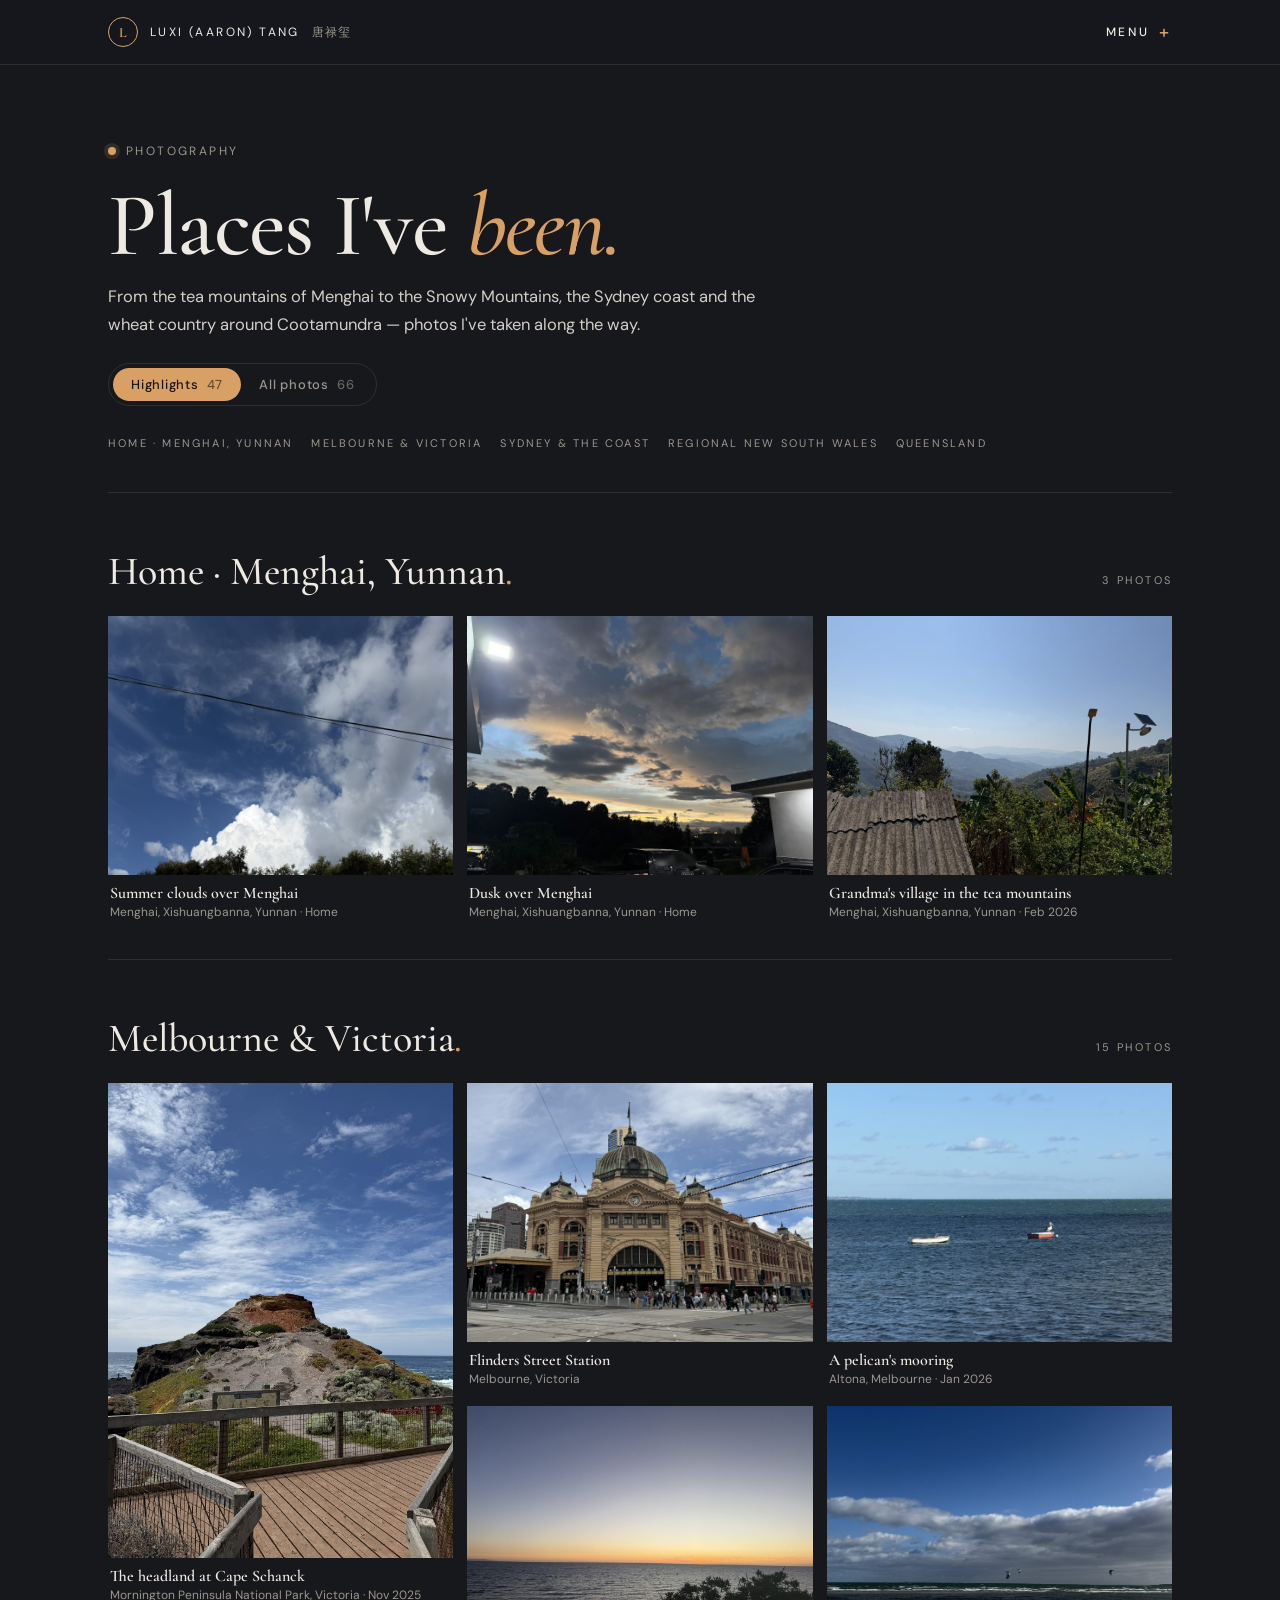
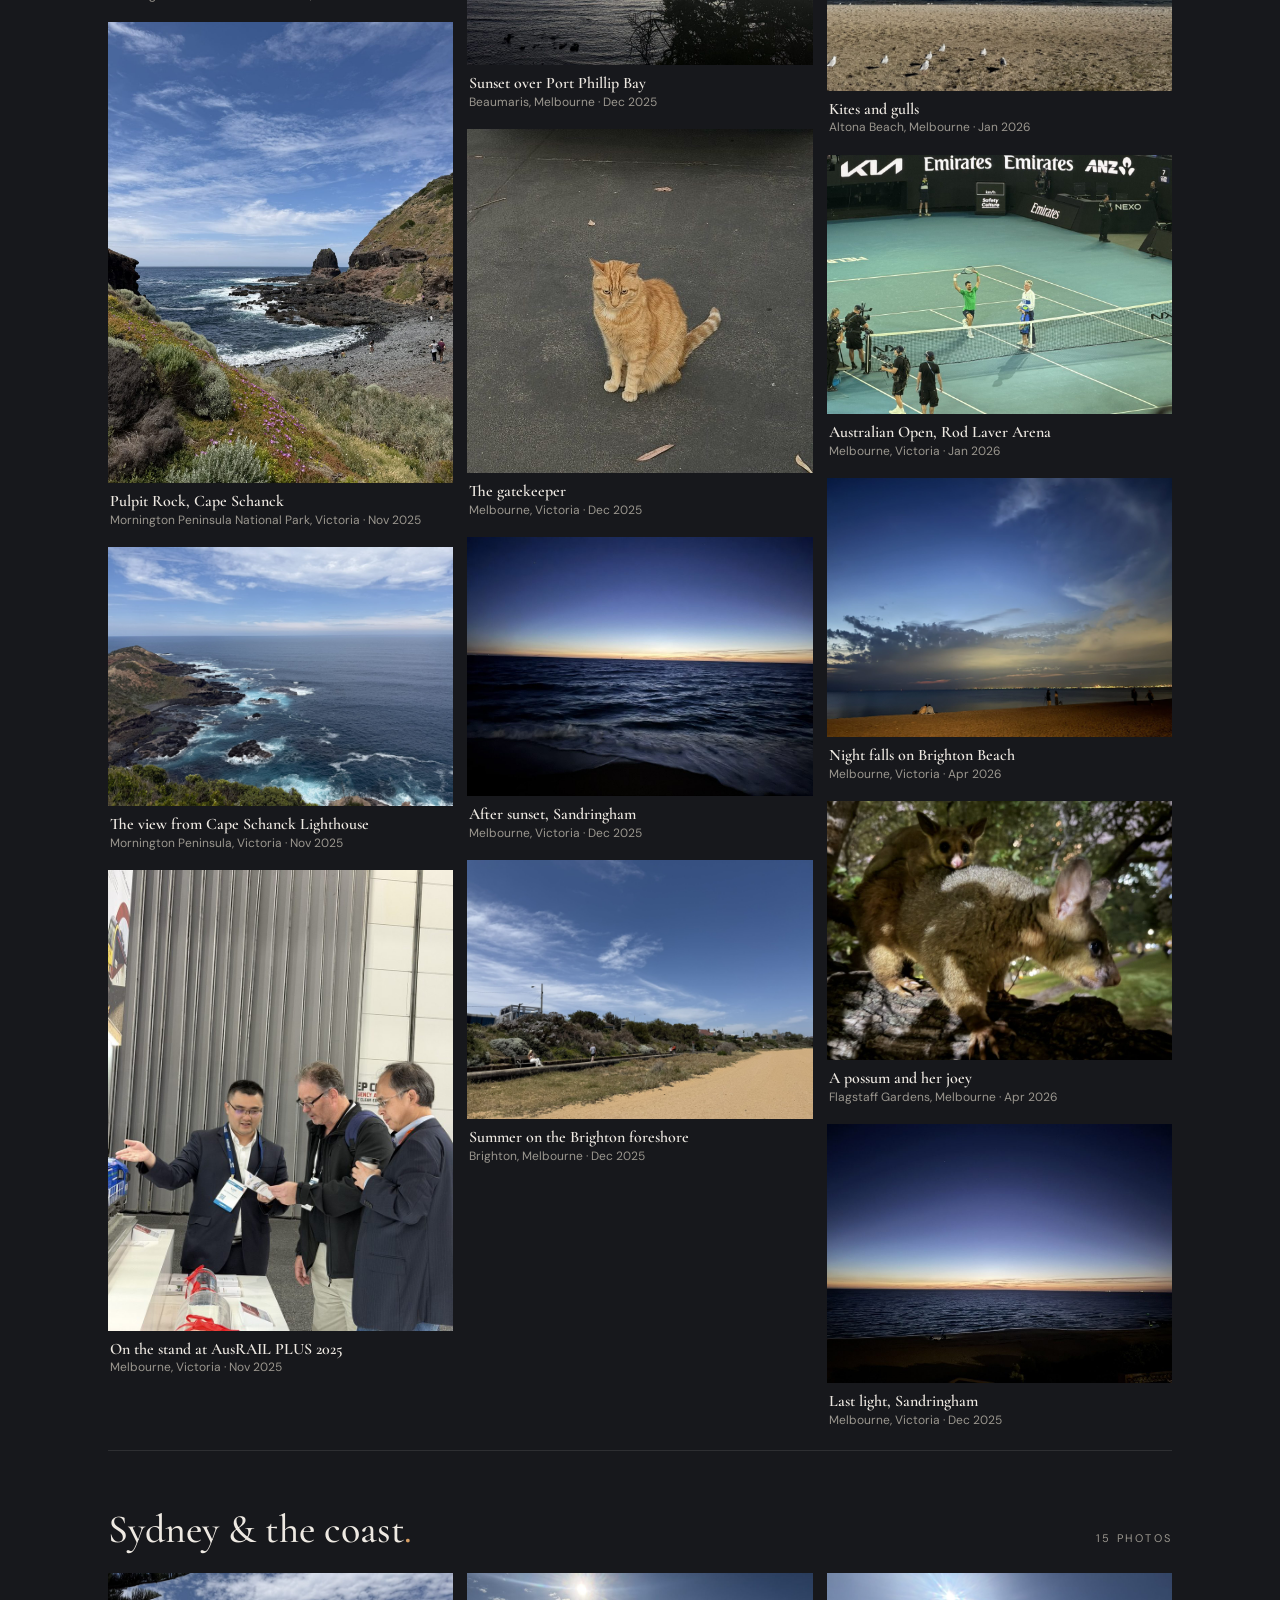
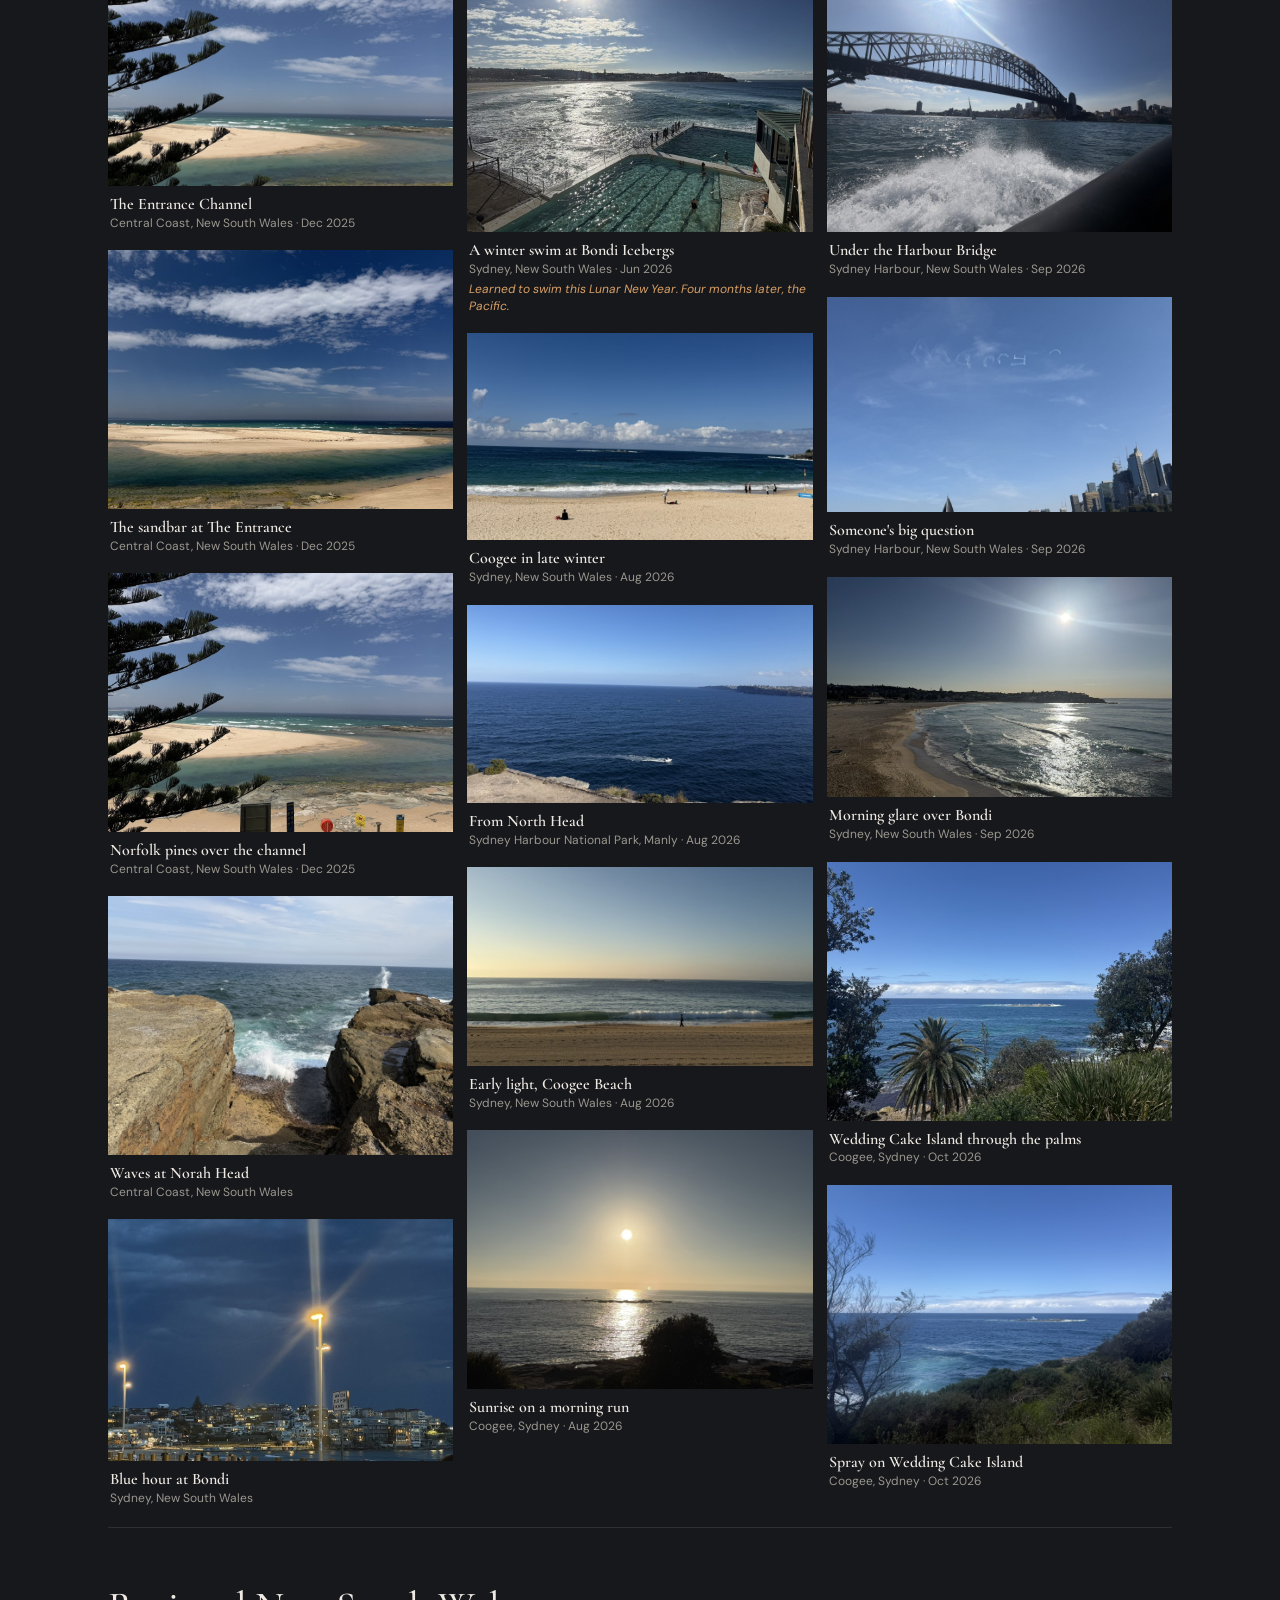
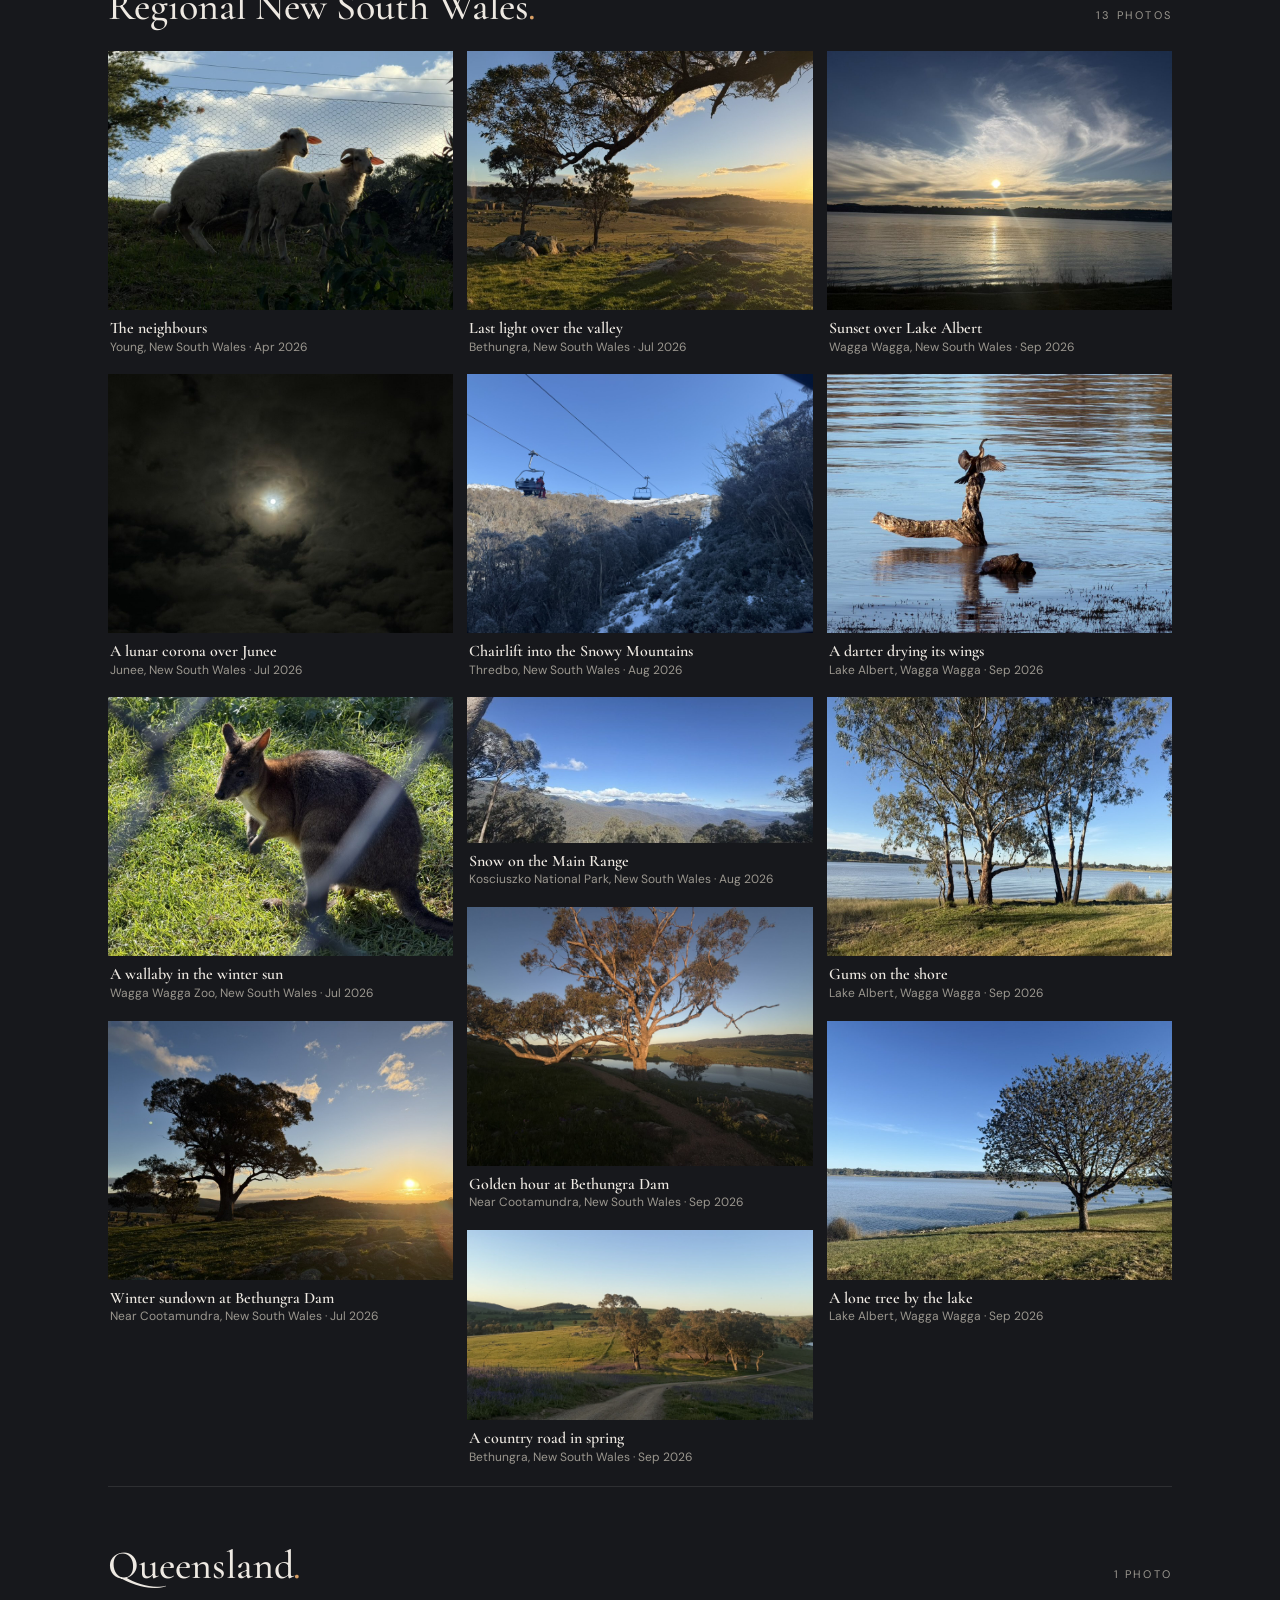
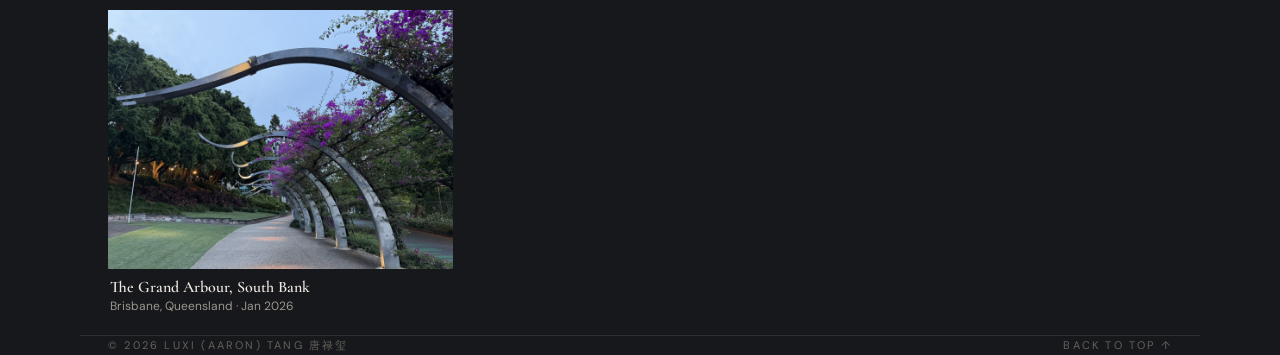
==== commit 26a24195: "Update photography.html" ====
--- a/photography.html
+++ b/photography.html
@@ -31,7 +31,7 @@
     <h1>Places I've <em>been.</em></h1>
     <p class="prose">From the tea mountains of Menghai to the Snowy Mountains, the Sydney coast and the wheat country around Cootamundra — photos I've taken along the way.</p>
     <div class="gtabs" role="tablist">
-      <button type="button" class="gtab on" data-mode="hl" role="tab" aria-selected="true">Highlights <span>48</span></button>
+      <button type="button" class="gtab on" data-mode="hl" role="tab" aria-selected="true">Highlights <span>47</span></button>
       <button type="button" class="gtab" data-mode="all" role="tab" aria-selected="false">All photos <span>66</span></button>
     </div>
     <div class="gjump"><a href="#g0">Home · Menghai, Yunnan</a><a href="#g1">Melbourne &amp; Victoria</a><a href="#g2">Sydney &amp; the coast</a><a href="#g3">Regional New South Wales</a><a href="#g4">Queensland</a></div>
@@ -54,10 +54,14 @@
 <script>
 (function(){
   var wrap=document.getElementById('gwrap'),tabs=document.querySelectorAll('.gtab');
-  document.querySelectorAll('.ggroup').forEach(function(g){g.classList.toggle('empty',!g.querySelector('.gitem[data-hl="1"]'));});
+  var groups=document.querySelectorAll('.ggroup');
+  function counts(hl){groups.forEach(function(g){var n=g.querySelectorAll(hl?'.gitem[data-hl="1"]':'.gitem').length;
+    g.querySelector('.ghead small').textContent=n+(n===1?' photo':' photos');});}
+  groups.forEach(function(g){g.classList.toggle('empty',!g.querySelector('.gitem[data-hl="1"]'));});
+  counts(true);
   tabs.forEach(function(t){t.addEventListener('click',function(){
     tabs.forEach(function(x){x.classList.toggle('on',x===t);x.setAttribute('aria-selected',x===t);});
-    wrap.className=t.dataset.mode==='hl'?'mode-hl':'';});});
+    var hl=t.dataset.mode==='hl';wrap.className=hl?'mode-hl':'';counts(hl);});});
   var lb=document.getElementById('lb'),img=document.getElementById('lbimg'),cur=[],i=0;
   function visible(){return Array.prototype.filter.call(document.querySelectorAll('.gitem'),function(f){return f.offsetParent!==null;});}
   function show(){var f=cur[i],c=f.querySelector('figcaption');img.src=f.querySelector('img').src;img.alt=c.querySelector('b').textContent;
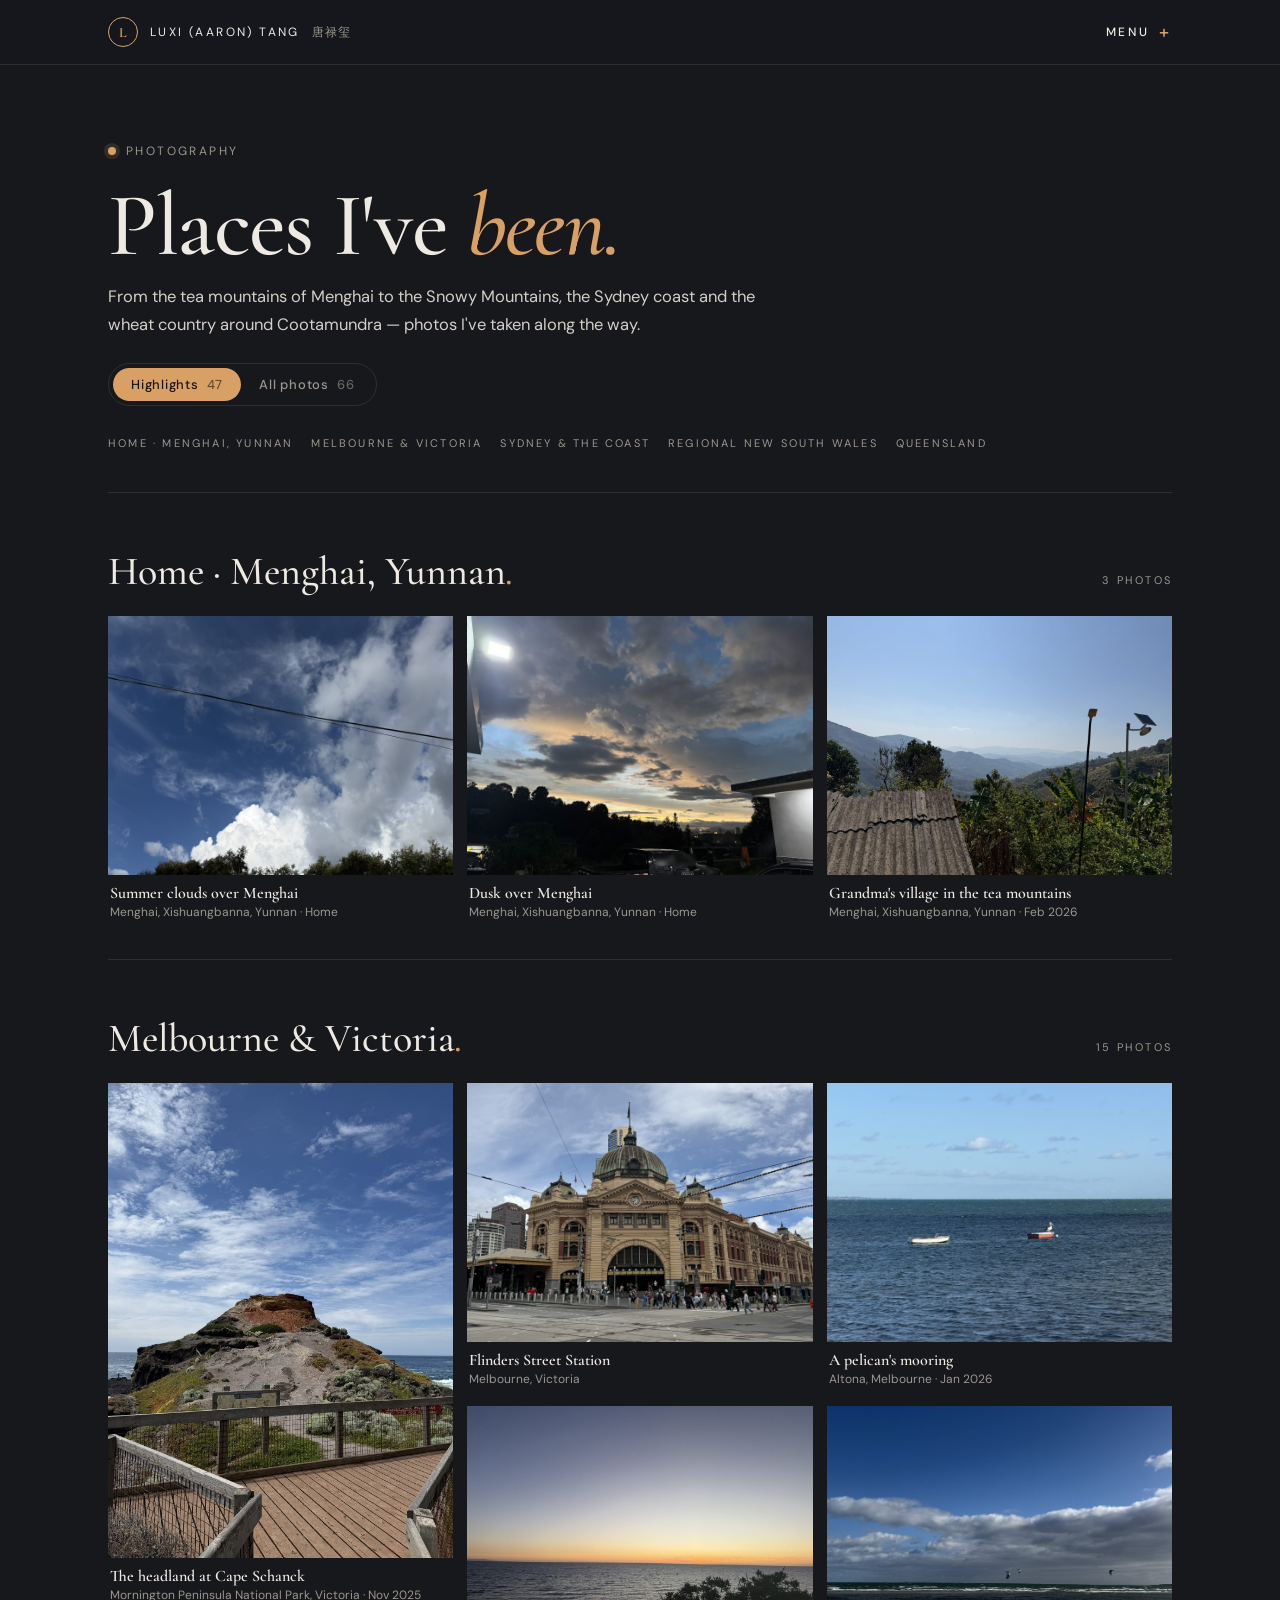
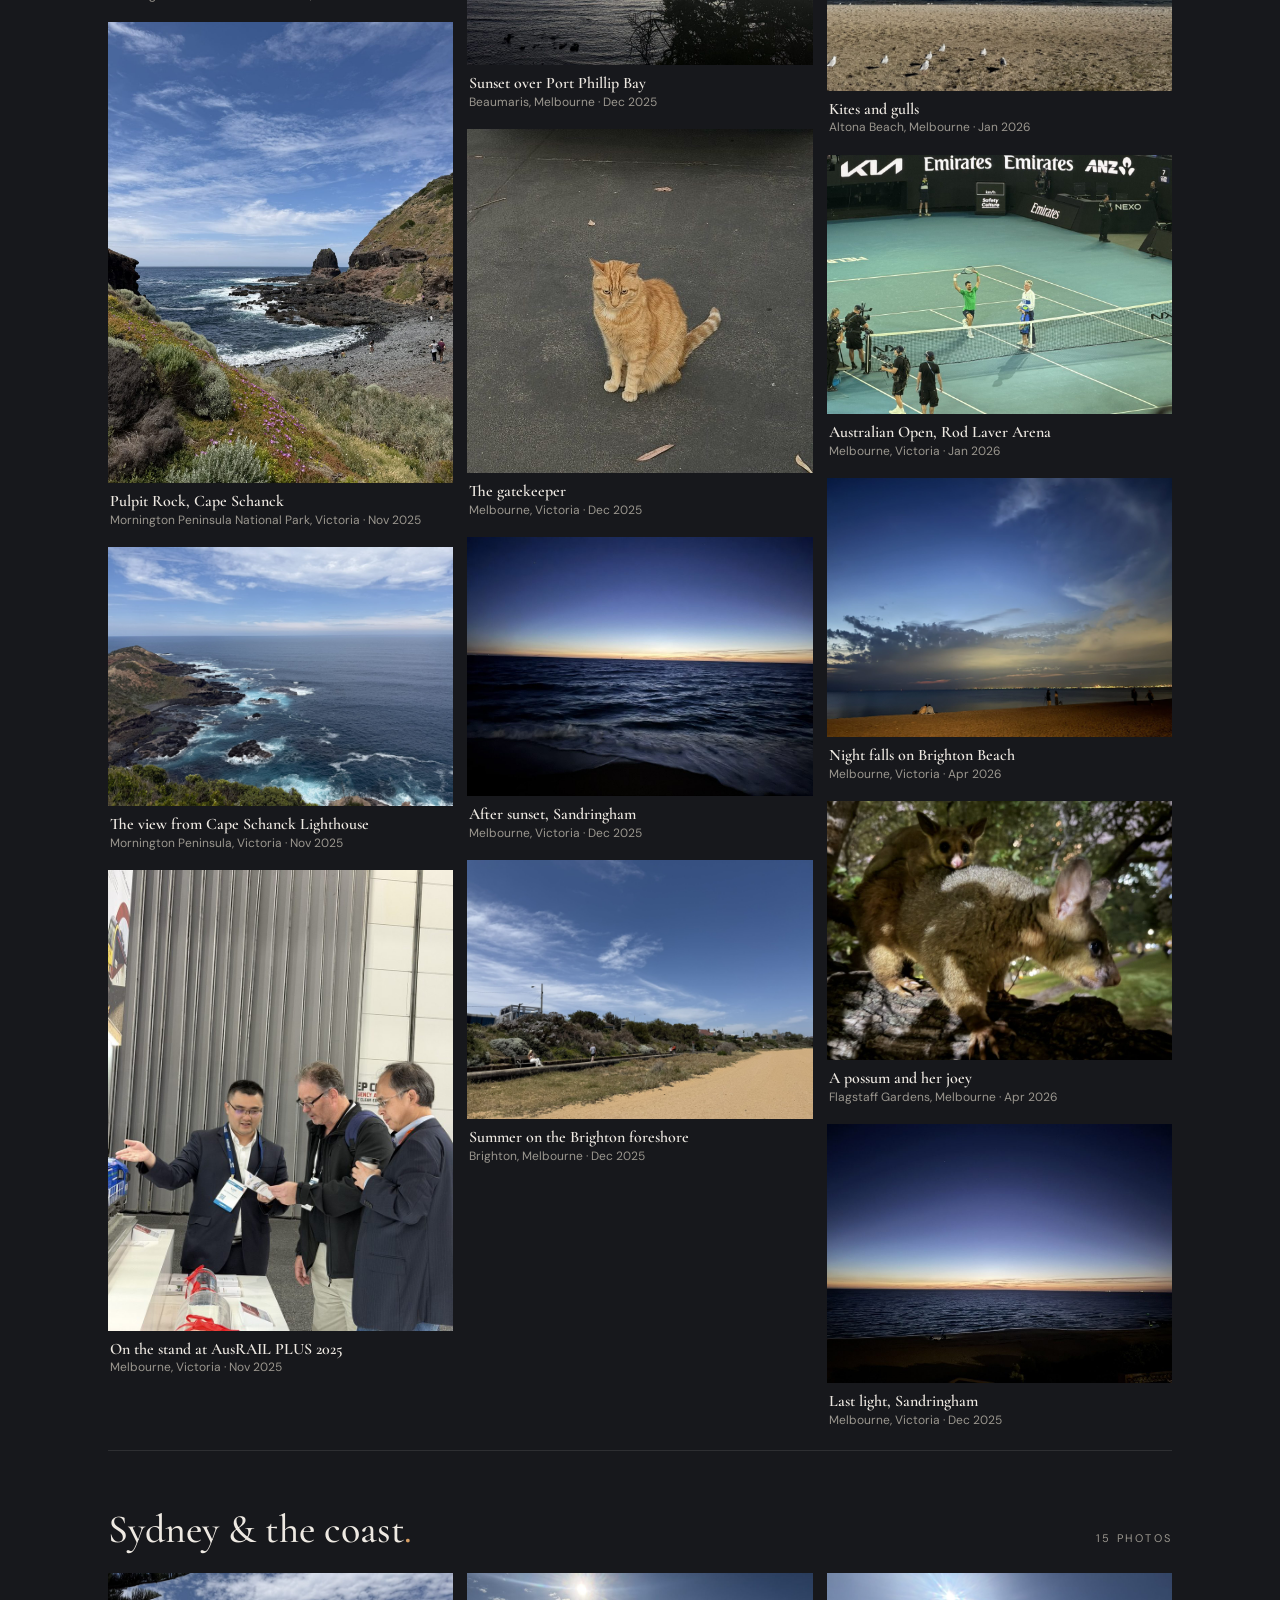
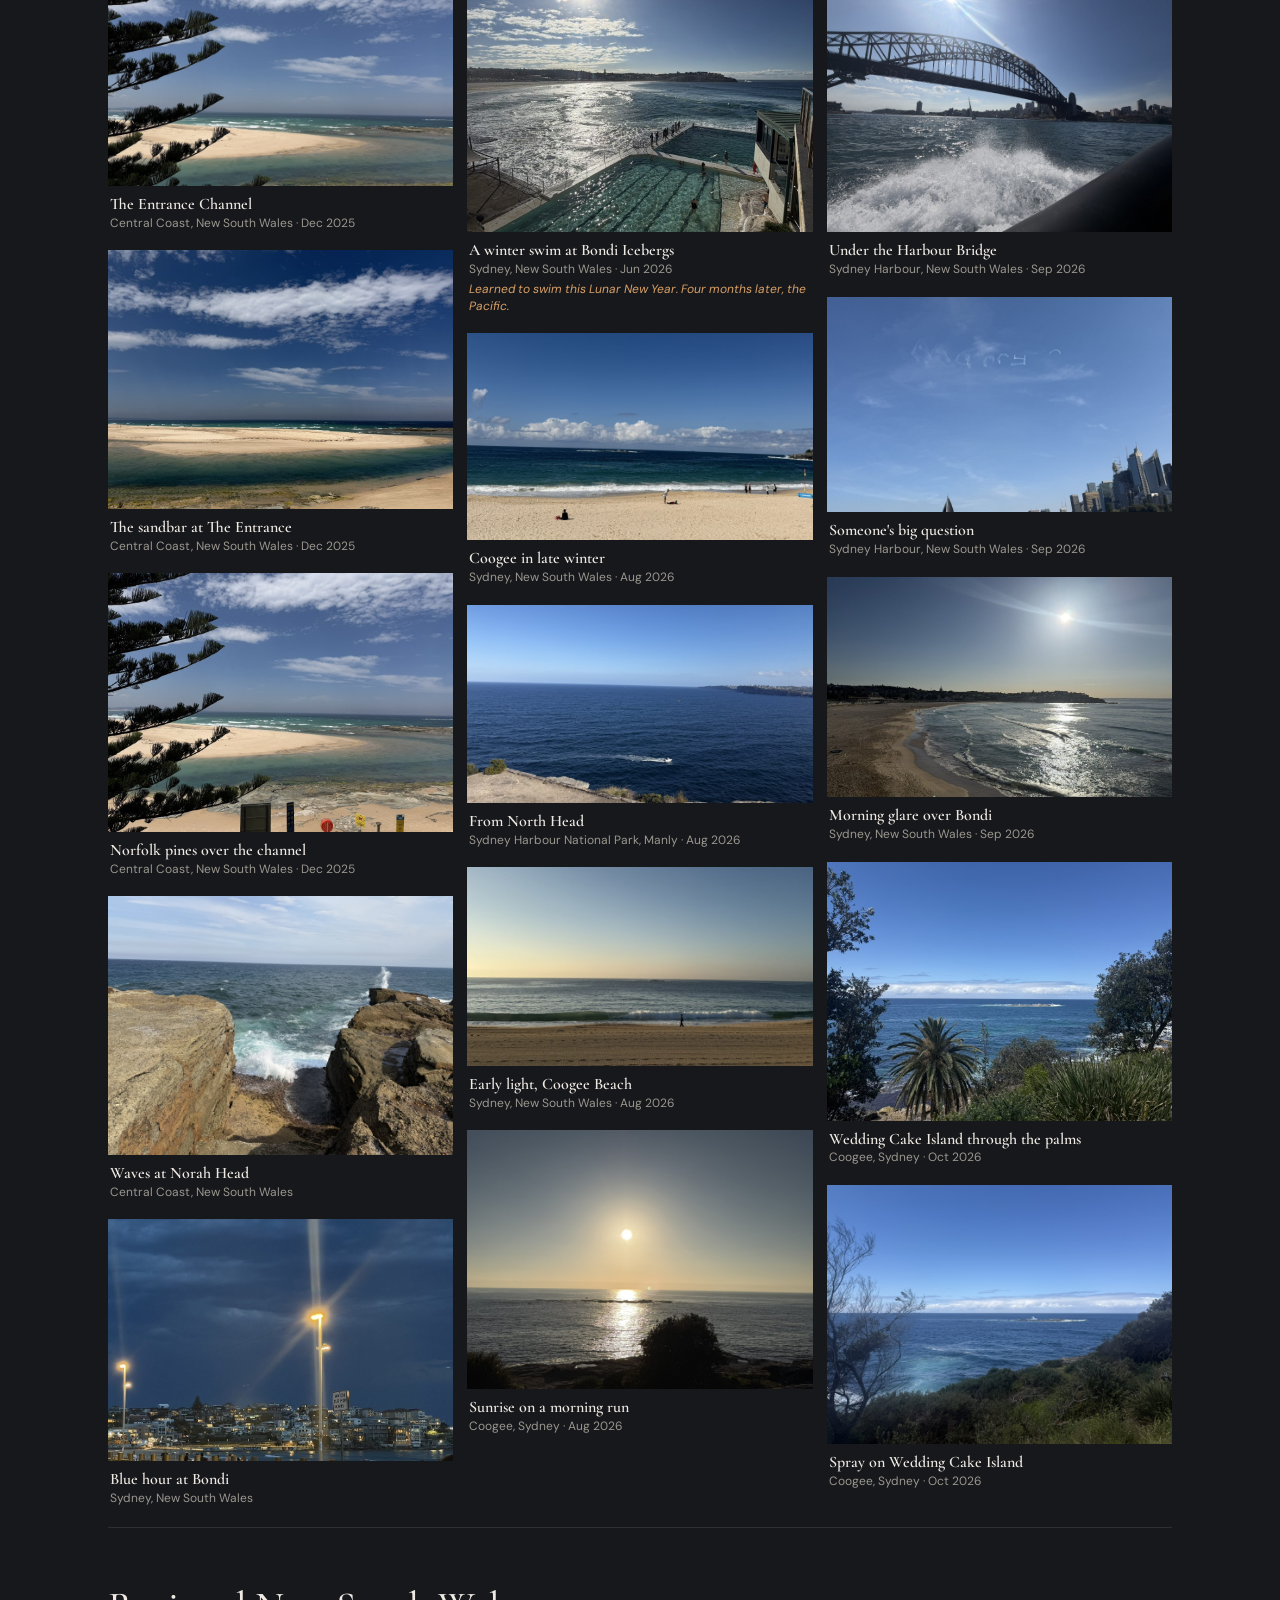
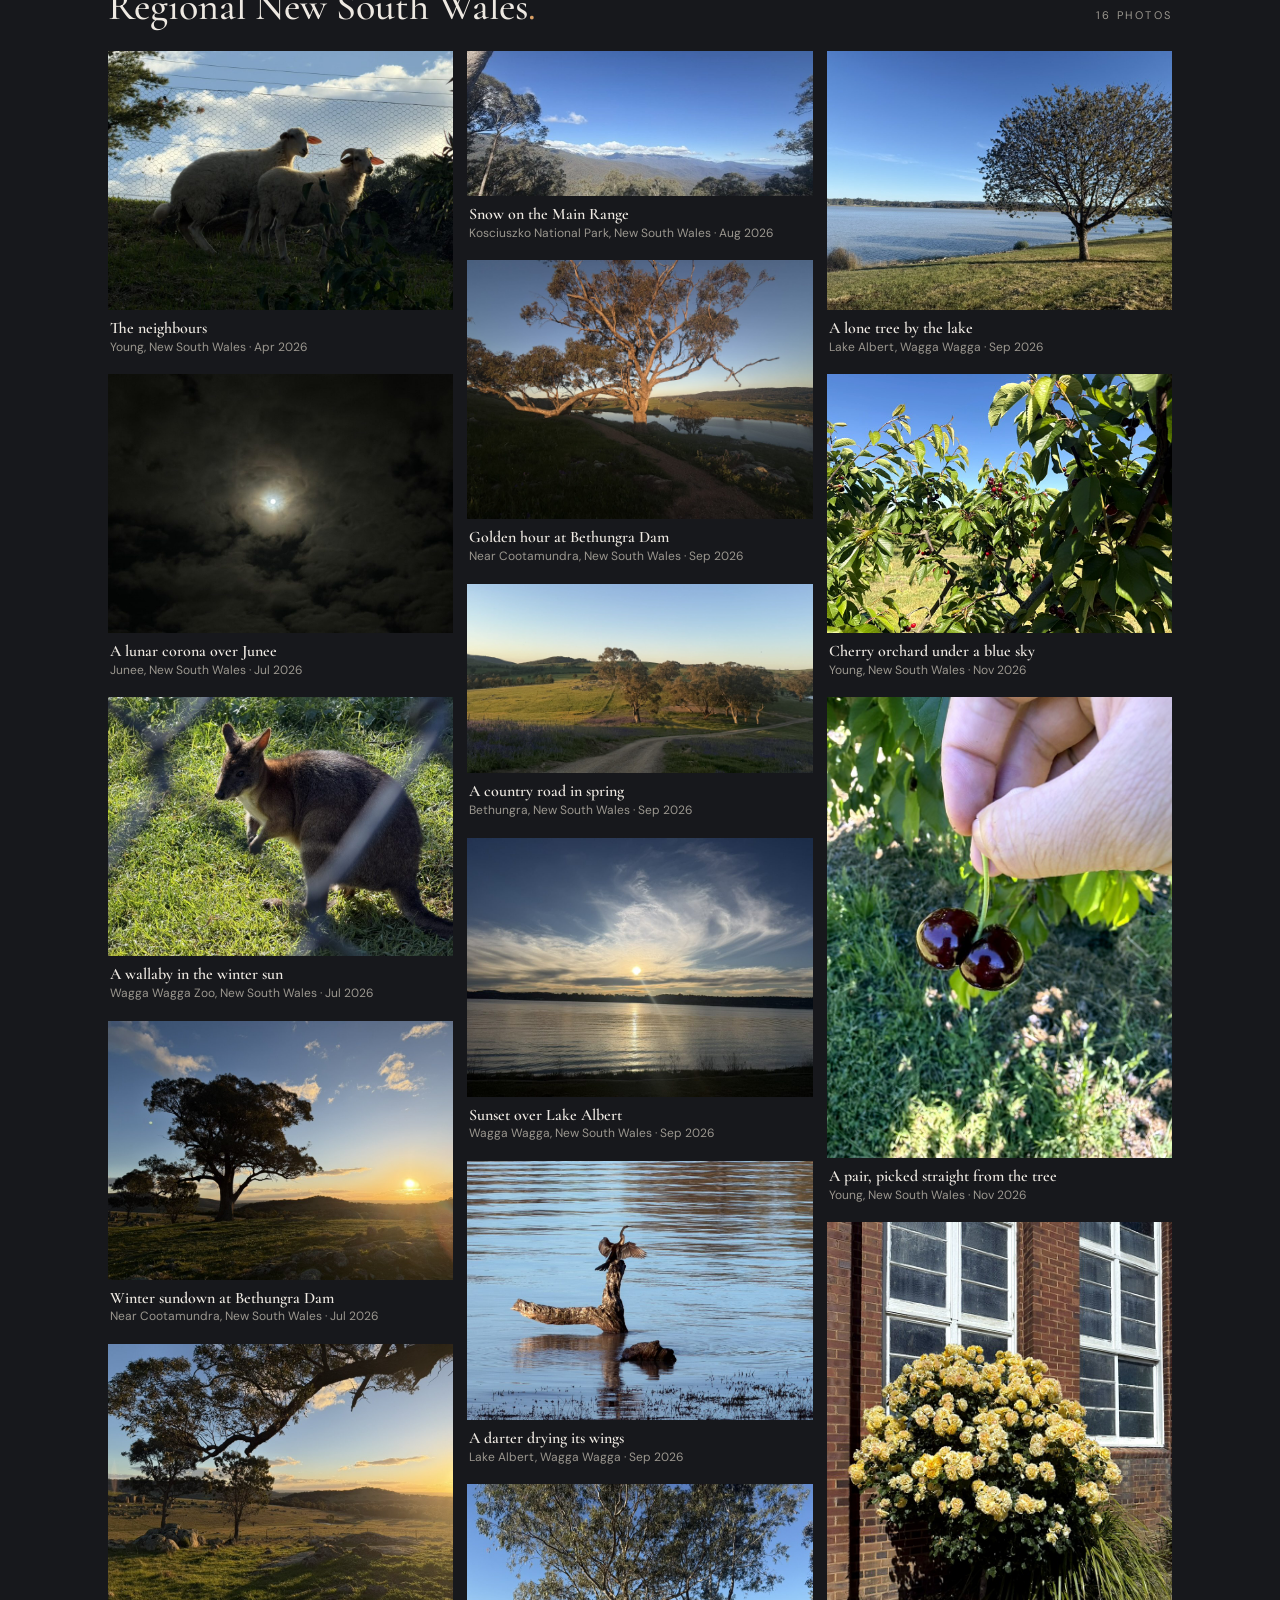
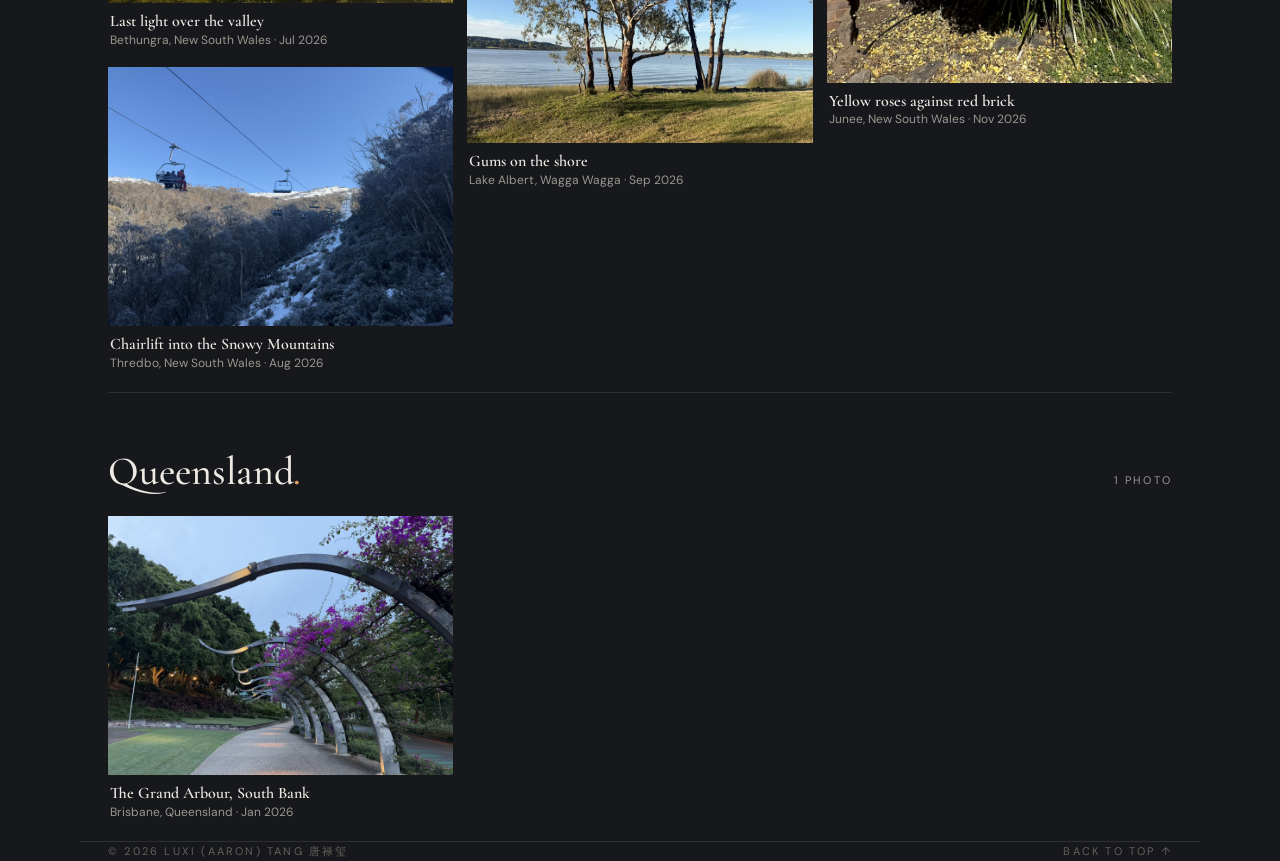
==== commit 09382a65: "Add cherry and Junee photos" ====
--- a/photography.html
+++ b/photography.html
@@ -36,7 +36,7 @@
     </div>
     <div class="gjump"><a href="#g0">Home · Menghai, Yunnan</a><a href="#g1">Melbourne &amp; Victoria</a><a href="#g2">Sydney &amp; the coast</a><a href="#g3">Regional New South Wales</a><a href="#g4">Queensland</a></div>
   </div>
-  <div class="mode-hl" id="gwrap"><section class="ggroup" id="g0"><div class="ghead"><h2>Home · Menghai, Yunnan<em>.</em></h2><small>4 photos</small></div><div class="grid"><figure class="gitem" data-hl="0"><button type="button" class="gbtn" aria-label="Open photo: Night sky over Menghai"><img loading="lazy" src="gallery/01-menghai-night-sky.jpg" width="1024" height="768" alt="Night sky over Menghai"></button><figcaption><b>Night sky over Menghai</b><span>Menghai, Xishuangbanna, Yunnan · Home</span></figcaption></figure><figure class="gitem" data-hl="1"><button type="button" class="gbtn" aria-label="Open photo: Summer clouds over Menghai"><img loading="lazy" src="gallery/02-menghai-day-sky.jpg" width="1600" height="1200" alt="Summer clouds over Menghai"></button><figcaption><b>Summer clouds over Menghai</b><span>Menghai, Xishuangbanna, Yunnan · Home</span></figcaption></figure><figure class="gitem" data-hl="1"><button type="button" class="gbtn" aria-label="Open photo: Dusk over Menghai"><img loading="lazy" src="gallery/03-menghai-dusk.jpg" width="1600" height="1200" alt="Dusk over Menghai"></button><figcaption><b>Dusk over Menghai</b><span>Menghai, Xishuangbanna, Yunnan · Home</span></figcaption></figure><figure class="gitem" data-hl="1"><button type="button" class="gbtn" aria-label="Open photo: Grandma&#x27;s village in the tea mountains"><img loading="lazy" src="gallery/24-grandmas-village.jpg" width="1024" height="768" alt="Grandma&#x27;s village in the tea mountains"></button><figcaption><b>Grandma&#x27;s village in the tea mountains</b><span>Menghai, Xishuangbanna, Yunnan · Feb 2026</span></figcaption></figure></div></section><section class="ggroup" id="g1"><div class="ghead"><h2>Melbourne &amp; Victoria<em>.</em></h2><small>19 photos</small></div><div class="grid"><figure class="gitem" data-hl="1"><button type="button" class="gbtn" aria-label="Open photo: The headland at Cape Schanck"><img loading="lazy" src="gallery/04-cape-schanck.jpg" width="1163" height="1600" alt="The headland at Cape Schanck"></button><figcaption><b>The headland at Cape Schanck</b><span>Mornington Peninsula National Park, Victoria · Nov 2025</span></figcaption></figure><figure class="gitem" data-hl="1"><button type="button" class="gbtn" aria-label="Open photo: Pulpit Rock, Cape Schanck"><img loading="lazy" src="gallery/05-pulpit-rock.jpg" width="1200" height="1600" alt="Pulpit Rock, Cape Schanck"></button><figcaption><b>Pulpit Rock, Cape Schanck</b><span>Mornington Peninsula National Park, Victoria · Nov 2025</span></figcaption></figure><figure class="gitem" data-hl="1"><button type="button" class="gbtn" aria-label="Open photo: The view from Cape Schanck Lighthouse"><img loading="lazy" src="gallery/06-cape-schanck-coast.jpg" width="1600" height="1200" alt="The view from Cape Schanck Lighthouse"></button><figcaption><b>The view from Cape Schanck Lighthouse</b><span>Mornington Peninsula, Victoria · Nov 2025</span></figcaption></figure><figure class="gitem" data-hl="1"><button type="button" class="gbtn" aria-label="Open photo: On the stand at AusRAIL PLUS 2025"><img loading="lazy" src="gallery/07-ausrail-expo.jpg" width="768" height="1024" alt="On the stand at AusRAIL PLUS 2025"></button><figcaption><b>On the stand at AusRAIL PLUS 2025</b><span>Melbourne, Victoria · Nov 2025</span></figcaption></figure><figure class="gitem" data-hl="1"><button type="button" class="gbtn" aria-label="Open photo: Flinders Street Station"><img loading="lazy" src="gallery/08-flinders-street.jpg" width="1600" height="1200" alt="Flinders Street Station"></button><figcaption><b>Flinders Street Station</b><span>Melbourne, Victoria</span></figcaption></figure><figure class="gitem" data-hl="1"><button type="button" class="gbtn" aria-label="Open photo: Sunset over Port Phillip Bay"><img loading="lazy" src="gallery/13-beaumaris-sunset.jpg" width="1024" height="768" alt="Sunset over Port Phillip Bay"></button><figcaption><b>Sunset over Port Phillip Bay</b><span>Beaumaris, Melbourne · Dec 2025</span></figcaption></figure><figure class="gitem" data-hl="1"><button type="button" class="gbtn" aria-label="Open photo: The gatekeeper"><img loading="lazy" src="gallery/14-melbourne-cat.jpg" width="688" height="684" alt="The gatekeeper"></button><figcaption><b>The gatekeeper</b><span>Melbourne, Victoria · Dec 2025</span></figcaption></figure><figure class="gitem" data-hl="1"><button type="button" class="gbtn" aria-label="Open photo: After sunset, Sandringham"><img loading="lazy" src="gallery/15-sandringham-blue.jpg" width="1024" height="768" alt="After sunset, Sandringham"></button><figcaption><b>After sunset, Sandringham</b><span>Melbourne, Victoria · Dec 2025</span></figcaption></figure><figure class="gitem" data-hl="1"><button type="button" class="gbtn" aria-label="Open photo: Summer on the Brighton foreshore"><img loading="lazy" src="gallery/68-brighton-foreshore.jpg" width="1600" height="1200" alt="Summer on the Brighton foreshore"></button><figcaption><b>Summer on the Brighton foreshore</b><span>Brighton, Melbourne · Dec 2025</span></figcaption></figure><figure class="gitem" data-hl="0"><button type="button" class="gbtn" aria-label="Open photo: Along the Yarra River"><img loading="lazy" src="gallery/16-yarra-river.jpg" width="799" height="768" alt="Along the Yarra River"></button><figcaption><b>Along the Yarra River</b><span>Melbourne, Victoria · Jan 2026</span></figcaption></figure><figure class="gitem" data-hl="0"><button type="button" class="gbtn" aria-label="Open photo: Rowers on the Yarra, on a morning run"><img loading="lazy" src="gallery/17-yarra-rowers.jpg" width="840" height="768" alt="Rowers on the Yarra, on a morning run"></button><figcaption><b>Rowers on the Yarra, on a morning run</b><span>Kings Domain, Melbourne · Jan 2026</span></figcaption></figure><figure class="gitem" data-hl="1"><button type="button" class="gbtn" aria-label="Open photo: A pelican&#x27;s mooring"><img loading="lazy" src="gallery/20-altona-pelican.jpg" width="1600" height="1200" alt="A pelican&#x27;s mooring"></button><figcaption><b>A pelican&#x27;s mooring</b><span>Altona, Melbourne · Jan 2026</span></figcaption></figure><figure class="gitem" data-hl="1"><button type="button" class="gbtn" aria-label="Open photo: Kites and gulls"><img loading="lazy" src="gallery/21-altona-kites.jpg" width="1600" height="1318" alt="Kites and gulls"></button><figcaption><b>Kites and gulls</b><span>Altona Beach, Melbourne · Jan 2026</span></figcaption></figure><figure class="gitem" data-hl="0"><button type="button" class="gbtn" aria-label="Open photo: Shade by the bay"><img loading="lazy" src="gallery/22-altona-shelter.jpg" width="1600" height="1200" alt="Shade by the bay"></button><figcaption><b>Shade by the bay</b><span>Altona Beach, Melbourne · Jan 2026</span></figcaption></figure><figure class="gitem" data-hl="1"><button type="button" class="gbtn" aria-label="Open photo: Australian Open, Rod Laver Arena"><img loading="lazy" src="gallery/23-australian-open.jpg" width="1024" height="768" alt="Australian Open, Rod Laver Arena"></button><figcaption><b>Australian Open, Rod Laver Arena</b><span>Melbourne, Victoria · Jan 2026</span></figcaption></figure><figure class="gitem" data-hl="1"><button type="button" class="gbtn" aria-label="Open photo: Night falls on Brighton Beach"><img loading="lazy" src="gallery/25-brighton-night.jpg" width="1600" height="1200" alt="Night falls on Brighton Beach"></button><figcaption><b>Night falls on Brighton Beach</b><span>Melbourne, Victoria · Apr 2026</span></figcaption></figure><figure class="gitem" data-hl="1"><button type="button" class="gbtn" aria-label="Open photo: A possum and her joey"><img loading="lazy" src="gallery/26-possums.jpg" width="1024" height="768" alt="A possum and her joey"></button><figcaption><b>A possum and her joey</b><span>Flagstaff Gardens, Melbourne · Apr 2026</span></figcaption></figure><figure class="gitem" data-hl="1"><button type="button" class="gbtn" aria-label="Open photo: Last light, Sandringham"><img loading="lazy" src="gallery/51-sandringham-sunset.jpg" width="1024" height="768" alt="Last light, Sandringham"></button><figcaption><b>Last light, Sandringham</b><span>Melbourne, Victoria · Dec 2025</span></figcaption></figure><figure class="gitem" data-hl="0"><button type="button" class="gbtn" aria-label="Open photo: The cliffs of Cape Schanck"><img loading="lazy" src="gallery/52-cape-schanck-headland.jpg" width="1024" height="768" alt="The cliffs of Cape Schanck"></button><figcaption><b>The cliffs of Cape Schanck</b><span>Mornington Peninsula, Victoria · Nov 2025</span></figcaption></figure></div></section><section class="ggroup" id="g2"><div class="ghead"><h2>Sydney &amp; the coast<em>.</em></h2><small>20 photos</small></div><div class="grid"><figure class="gitem" data-hl="1"><button type="button" class="gbtn" aria-label="Open photo: The Entrance Channel"><img loading="lazy" src="gallery/09-the-entrance.jpg" width="1600" height="984" alt="The Entrance Channel"></button><figcaption><b>The Entrance Channel</b><span>Central Coast, New South Wales · Dec 2025</span></figcaption></figure><figure class="gitem" data-hl="1"><button type="button" class="gbtn" aria-label="Open photo: The sandbar at The Entrance"><img loading="lazy" src="gallery/65-the-entrance-sandbar.jpg" width="1024" height="768" alt="The sandbar at The Entrance"></button><figcaption><b>The sandbar at The Entrance</b><span>Central Coast, New South Wales · Dec 2025</span></figcaption></figure><figure class="gitem" data-hl="1"><button type="button" class="gbtn" aria-label="Open photo: Norfolk pines over the channel"><img loading="lazy" src="gallery/66-the-entrance-pines.jpg" width="1024" height="768" alt="Norfolk pines over the channel"></button><figcaption><b>Norfolk pines over the channel</b><span>Central Coast, New South Wales · Dec 2025</span></figcaption></figure><figure class="gitem" data-hl="0"><button type="button" class="gbtn" aria-label="Open photo: Wading the shallows"><img loading="lazy" src="gallery/67-the-entrance-waders.jpg" width="1024" height="768" alt="Wading the shallows"></button><figcaption><b>Wading the shallows</b><span>Central Coast, New South Wales · Dec 2025</span></figcaption></figure><figure class="gitem" data-hl="1"><button type="button" class="gbtn" aria-label="Open photo: Waves at Norah Head"><img loading="lazy" src="gallery/10-norah-head.jpg" width="1600" height="1200" alt="Waves at Norah Head"></button><figcaption><b>Waves at Norah Head</b><span>Central Coast, New South Wales</span></figcaption></figure><figure class="gitem" data-hl="1"><button type="button" class="gbtn" aria-label="Open photo: Blue hour at Bondi"><img loading="lazy" src="gallery/12-bondi-dusk.jpg" width="943" height="660" alt="Blue hour at Bondi"></button><figcaption><b>Blue hour at Bondi</b><span>Sydney, New South Wales</span></figcaption></figure><figure class="gitem" data-hl="1"><button type="button" class="gbtn" aria-label="Open photo: A winter swim at Bondi Icebergs"><img loading="lazy" src="gallery/28-bondi-icebergs.jpg" width="1024" height="768" alt="A winter swim at Bondi Icebergs"></button><figcaption><b>A winter swim at Bondi Icebergs</b><span>Sydney, New South Wales · Jun 2026</span><span class="gnote">Learned to swim this Lunar New Year. Four months later, the Pacific.</span></figcaption></figure><figure class="gitem" data-hl="0"><button type="button" class="gbtn" aria-label="Open photo: Whale watching off Sydney"><img loading="lazy" src="gallery/29-whale.jpg" width="1024" height="300" alt="Whale watching off Sydney"></button><figcaption><b>Whale watching off Sydney</b><span>Sydney, New South Wales · Jun 2026</span></figcaption></figure><figure class="gitem" data-hl="1"><button type="button" class="gbtn" aria-label="Open photo: Coogee in late winter"><img loading="lazy" src="gallery/37-coogee.jpg" width="1600" height="960" alt="Coogee in late winter"></button><figcaption><b>Coogee in late winter</b><span>Sydney, New South Wales · Aug 2026</span></figcaption></figure><figure class="gitem" data-hl="1"><button type="button" class="gbtn" aria-label="Open photo: From North Head"><img loading="lazy" src="gallery/38-north-head.jpg" width="1600" height="920" alt="From North Head"></button><figcaption><b>From North Head</b><span>Sydney Harbour National Park, Manly · Aug 2026</span></figcaption></figure><figure class="gitem" data-hl="1"><button type="button" class="gbtn" aria-label="Open photo: Early light, Coogee Beach"><img loading="lazy" src="gallery/39-coogee-walker.jpg" width="1600" height="920" alt="Early light, Coogee Beach"></button><figcaption><b>Early light, Coogee Beach</b><span>Sydney, New South Wales · Aug 2026</span></figcaption></figure><figure class="gitem" data-hl="1"><button type="button" class="gbtn" aria-label="Open photo: Sunrise on a morning run"><img loading="lazy" src="gallery/40-coogee-sunrise.jpg" width="1600" height="1200" alt="Sunrise on a morning run"></button><figcaption><b>Sunrise on a morning run</b><span>Coogee, Sydney · Aug 2026</span></figcaption></figure><figure class="gitem" data-hl="1"><button type="button" class="gbtn" aria-label="Open photo: Under the Harbour Bridge"><img loading="lazy" src="gallery/41-harbour-bridge.jpg" width="1600" height="1200" alt="Under the Harbour Bridge"></button><figcaption><b>Under the Harbour Bridge</b><span>Sydney Harbour, New South Wales · Sep 2026</span></figcaption></figure><figure class="gitem" data-hl="1"><button type="button" class="gbtn" aria-label="Open photo: Someone&#x27;s big question"><img loading="lazy" src="gallery/42-skywriting.jpg" width="1600" height="1000" alt="Someone&#x27;s big question"></button><figcaption><b>Someone&#x27;s big question</b><span>Sydney Harbour, New South Wales · Sep 2026</span></figcaption></figure><figure class="gitem" data-hl="1"><button type="button" class="gbtn" aria-label="Open photo: Morning glare over Bondi"><img loading="lazy" src="gallery/43-bondi-morning.jpg" width="1024" height="655" alt="Morning glare over Bondi"></button><figcaption><b>Morning glare over Bondi</b><span>Sydney, New South Wales · Sep 2026</span></figcaption></figure><figure class="gitem" data-hl="1"><button type="button" class="gbtn" aria-label="Open photo: Wedding Cake Island through the palms"><img loading="lazy" src="gallery/50-wedding-cake-island.jpg" width="1024" height="768" alt="Wedding Cake Island through the palms"></button><figcaption><b>Wedding Cake Island through the palms</b><span>Coogee, Sydney · Oct 2026</span></figcaption></figure><figure class="gitem" data-hl="0"><button type="button" class="gbtn" aria-label="Open photo: Shallows at The Entrance"><img loading="lazy" src="gallery/53-the-entrance-calm.jpg" width="1024" height="768" alt="Shallows at The Entrance"></button><figcaption><b>Shallows at The Entrance</b><span>Central Coast, New South Wales · Dec 2025</span></figcaption></figure><figure class="gitem" data-hl="0"><button type="button" class="gbtn" aria-label="Open photo: Bondi Bay from the cliffs"><img loading="lazy" src="gallery/54-bondi-bay.jpg" width="1024" height="768" alt="Bondi Bay from the cliffs"></button><figcaption><b>Bondi Bay from the cliffs</b><span>Sydney, New South Wales · May 2026</span></figcaption></figure><figure class="gitem" data-hl="1"><button type="button" class="gbtn" aria-label="Open photo: Spray on Wedding Cake Island"><img loading="lazy" src="gallery/55-wedding-cake-spray.jpg" width="1600" height="1200" alt="Spray on Wedding Cake Island"></button><figcaption><b>Spray on Wedding Cake Island</b><span>Coogee, Sydney · Oct 2026</span></figcaption></figure><figure class="gitem" data-hl="0"><button type="button" class="gbtn" aria-label="Open photo: Swell on the Bondi rocks"><img loading="lazy" src="gallery/56-bondi-rocks.jpg" width="1024" height="768" alt="Swell on the Bondi rocks"></button><figcaption><b>Swell on the Bondi rocks</b><span>Sydney, New South Wales · Sep 2026</span></figcaption></figure></div></section><section class="ggroup" id="g3"><div class="ghead"><h2>Regional New South Wales<em>.</em></h2><small>21 photos</small></div><div class="grid"><figure class="gitem" data-hl="1"><button type="button" class="gbtn" aria-label="Open photo: The neighbours"><img loading="lazy" src="gallery/27-young-sheep.jpg" width="1024" height="768" alt="The neighbours"></button><figcaption><b>The neighbours</b><span>Young, New South Wales · Apr 2026</span></figcaption></figure><figure class="gitem" data-hl="1"><button type="button" class="gbtn" aria-label="Open photo: A lunar corona over Junee"><img loading="lazy" src="gallery/30-junee-moon.jpg" width="1024" height="768" alt="A lunar corona over Junee"></button><figcaption><b>A lunar corona over Junee</b><span>Junee, New South Wales · Jul 2026</span></figcaption></figure><figure class="gitem" data-hl="1"><button type="button" class="gbtn" aria-label="Open photo: A wallaby in the winter sun"><img loading="lazy" src="gallery/31-wagga-wallaby.jpg" width="1024" height="768" alt="A wallaby in the winter sun"></button><figcaption><b>A wallaby in the winter sun</b><span>Wagga Wagga Zoo, New South Wales · Jul 2026</span></figcaption></figure><figure class="gitem" data-hl="1"><button type="button" class="gbtn" aria-label="Open photo: Winter sundown at Bethungra Dam"><img loading="lazy" src="gallery/61-bethungra-winter-sundown.jpg" width="1024" height="768" alt="Winter sundown at Bethungra Dam"></button><figcaption><b>Winter sundown at Bethungra Dam</b><span>Near Cootamundra, New South Wales · Jul 2026</span></figcaption></figure><figure class="gitem" data-hl="1"><button type="button" class="gbtn" aria-label="Open photo: Last light over the valley"><img loading="lazy" src="gallery/62-bethungra-valley-light.jpg" width="1024" height="768" alt="Last light over the valley"></button><figcaption><b>Last light over the valley</b><span>Bethungra, New South Wales · Jul 2026</span></figcaption></figure><figure class="gitem" data-hl="0"><button type="button" class="gbtn" aria-label="Open photo: Above Bethungra Dam"><img loading="lazy" src="gallery/63-bethungra-dam-above.jpg" width="1024" height="768" alt="Above Bethungra Dam"></button><figcaption><b>Above Bethungra Dam</b><span>Bethungra, New South Wales · Jul 2026</span></figcaption></figure><figure class="gitem" data-hl="0"><button type="button" class="gbtn" aria-label="Open photo: A gravel road at dusk"><img loading="lazy" src="gallery/64-bethungra-gravel-road.jpg" width="1024" height="768" alt="A gravel road at dusk"></button><figcaption><b>A gravel road at dusk</b><span>Bethungra, New South Wales · Jul 2026</span></figcaption></figure><figure class="gitem" data-hl="1"><button type="button" class="gbtn" aria-label="Open photo: Chairlift into the Snowy Mountains"><img loading="lazy" src="gallery/32-thredbo-chairlift.jpg" width="1600" height="1200" alt="Chairlift into the Snowy Mountains"></button><figcaption><b>Chairlift into the Snowy Mountains</b><span>Thredbo, New South Wales · Aug 2026</span></figcaption></figure><figure class="gitem" data-hl="0"><button type="button" class="gbtn" aria-label="Open photo: A morning run at Thredbo"><img loading="lazy" src="gallery/33-thredbo-run.jpg" width="1600" height="1200" alt="A morning run at Thredbo"></button><figcaption><b>A morning run at Thredbo</b><span>Thredbo, New South Wales · Aug 2026</span></figcaption></figure><figure class="gitem" data-hl="1"><button type="button" class="gbtn" aria-label="Open photo: Snow on the Main Range"><img loading="lazy" src="gallery/34-main-range.jpg" width="964" height="405" alt="Snow on the Main Range"></button><figcaption><b>Snow on the Main Range</b><span>Kosciuszko National Park, New South Wales · Aug 2026</span></figcaption></figure><figure class="gitem" data-hl="0"><button type="button" class="gbtn" aria-label="Open photo: Light on the Thredbo River"><img loading="lazy" src="gallery/35-thredbo-river.jpg" width="1600" height="1200" alt="Light on the Thredbo River"></button><figcaption><b>Light on the Thredbo River</b><span>Kosciuszko National Park, New South Wales · Aug 2026</span></figcaption></figure><figure class="gitem" data-hl="1"><button type="button" class="gbtn" aria-label="Open photo: Golden hour at Bethungra Dam"><img loading="lazy" src="gallery/44-bethungra-gum.jpg" width="1600" height="1200" alt="Golden hour at Bethungra Dam"></button><figcaption><b>Golden hour at Bethungra Dam</b><span>Near Cootamundra, New South Wales · Sep 2026</span></figcaption></figure><figure class="gitem" data-hl="1"><button type="button" class="gbtn" aria-label="Open photo: A country road in spring"><img loading="lazy" src="gallery/45-bethungra-road.jpg" width="1600" height="880" alt="A country road in spring"></button><figcaption><b>A country road in spring</b><span>Bethungra, New South Wales · Sep 2026</span></figcaption></figure><figure class="gitem" data-hl="0"><button type="button" class="gbtn" aria-label="Open photo: Sundown on the drive home"><img loading="lazy" src="gallery/46-bethungra-sunset.jpg" width="1024" height="768" alt="Sundown on the drive home"></button><figcaption><b>Sundown on the drive home</b><span>Bethungra, New South Wales · Sep 2026</span></figcaption></figure><figure class="gitem" data-hl="1"><button type="button" class="gbtn" aria-label="Open photo: Sunset over Lake Albert"><img loading="lazy" src="gallery/47-lake-albert-sunset.jpg" width="1024" height="768" alt="Sunset over Lake Albert"></button><figcaption><b>Sunset over Lake Albert</b><span>Wagga Wagga, New South Wales · Sep 2026</span></figcaption></figure><figure class="gitem" data-hl="1"><button type="button" class="gbtn" aria-label="Open photo: A darter drying its wings"><img loading="lazy" src="gallery/48-lake-albert-darter.jpg" width="1024" height="768" alt="A darter drying its wings"></button><figcaption><b>A darter drying its wings</b><span>Lake Albert, Wagga Wagga · Sep 2026</span></figcaption></figure><figure class="gitem" data-hl="0"><button type="button" class="gbtn" aria-label="Open photo: Purple swamphens at dusk"><img loading="lazy" src="gallery/49-lake-albert-swamphens.jpg" width="1024" height="768" alt="Purple swamphens at dusk"></button><figcaption><b>Purple swamphens at dusk</b><span>Lake Albert, Wagga Wagga · Sep 2026</span></figcaption></figure><figure class="gitem" data-hl="1"><button type="button" class="gbtn" aria-label="Open photo: Gums on the shore"><img loading="lazy" src="gallery/57-lake-albert-gums.jpg" width="1024" height="768" alt="Gums on the shore"></button><figcaption><b>Gums on the shore</b><span>Lake Albert, Wagga Wagga · Sep 2026</span></figcaption></figure><figure class="gitem" data-hl="1"><button type="button" class="gbtn" aria-label="Open photo: A lone tree by the lake"><img loading="lazy" src="gallery/58-lake-albert-lone-tree.jpg" width="1024" height="768" alt="A lone tree by the lake"></button><figcaption><b>A lone tree by the lake</b><span>Lake Albert, Wagga Wagga · Sep 2026</span></figcaption></figure><figure class="gitem" data-hl="0"><button type="button" class="gbtn" aria-label="Open photo: Through the reeds"><img loading="lazy" src="gallery/59-lake-albert-reeds.jpg" width="1024" height="768" alt="Through the reeds"></button><figcaption><b>Through the reeds</b><span>Lake Albert, Wagga Wagga · Sep 2026</span></figcaption></figure><figure class="gitem" data-hl="0"><button type="button" class="gbtn" aria-label="Open photo: The lakeside track"><img loading="lazy" src="gallery/60-lake-albert-track.jpg" width="768" height="1024" alt="The lakeside track"></button><figcaption><b>The lakeside track</b><span>Lake Albert, Wagga Wagga · Sep 2026</span></figcaption></figure></div></section><section class="ggroup" id="g4"><div class="ghead"><h2>Queensland<em>.</em></h2><small>2 photos</small></div><div class="grid"><figure class="gitem" data-hl="1"><button type="button" class="gbtn" aria-label="Open photo: The Grand Arbour, South Bank"><img loading="lazy" src="gallery/18-brisbane-arbour.jpg" width="1600" height="1200" alt="The Grand Arbour, South Bank"></button><figcaption><b>The Grand Arbour, South Bank</b><span>Brisbane, Queensland · Jan 2026</span></figcaption></figure><figure class="gitem" data-hl="0"><button type="button" class="gbtn" aria-label="Open photo: Neville Bonner Bridge at dusk"><img loading="lazy" src="gallery/19-brisbane-bridge.jpg" width="1600" height="1200" alt="Neville Bonner Bridge at dusk"></button><figcaption><b>Neville Bonner Bridge at dusk</b><span>Brisbane, Queensland · Jan 2026</span></figcaption></figure></div></section></div>
+  <div class="mode-hl" id="gwrap"><section class="ggroup" id="g0"><div class="ghead"><h2>Home · Menghai, Yunnan<em>.</em></h2><small>4 photos</small></div><div class="grid"><figure class="gitem" data-hl="0"><button type="button" class="gbtn" aria-label="Open photo: Night sky over Menghai"><img loading="lazy" src="gallery/01-menghai-night-sky.jpg" width="1024" height="768" alt="Night sky over Menghai"></button><figcaption><b>Night sky over Menghai</b><span>Menghai, Xishuangbanna, Yunnan · Home</span></figcaption></figure><figure class="gitem" data-hl="1"><button type="button" class="gbtn" aria-label="Open photo: Summer clouds over Menghai"><img loading="lazy" src="gallery/02-menghai-day-sky.jpg" width="1600" height="1200" alt="Summer clouds over Menghai"></button><figcaption><b>Summer clouds over Menghai</b><span>Menghai, Xishuangbanna, Yunnan · Home</span></figcaption></figure><figure class="gitem" data-hl="1"><button type="button" class="gbtn" aria-label="Open photo: Dusk over Menghai"><img loading="lazy" src="gallery/03-menghai-dusk.jpg" width="1600" height="1200" alt="Dusk over Menghai"></button><figcaption><b>Dusk over Menghai</b><span>Menghai, Xishuangbanna, Yunnan · Home</span></figcaption></figure><figure class="gitem" data-hl="1"><button type="button" class="gbtn" aria-label="Open photo: Grandma&#x27;s village in the tea mountains"><img loading="lazy" src="gallery/24-grandmas-village.jpg" width="1024" height="768" alt="Grandma&#x27;s village in the tea mountains"></button><figcaption><b>Grandma&#x27;s village in the tea mountains</b><span>Menghai, Xishuangbanna, Yunnan · Feb 2026</span></figcaption></figure></div></section><section class="ggroup" id="g1"><div class="ghead"><h2>Melbourne &amp; Victoria<em>.</em></h2><small>19 photos</small></div><div class="grid"><figure class="gitem" data-hl="1"><button type="button" class="gbtn" aria-label="Open photo: The headland at Cape Schanck"><img loading="lazy" src="gallery/04-cape-schanck.jpg" width="1163" height="1600" alt="The headland at Cape Schanck"></button><figcaption><b>The headland at Cape Schanck</b><span>Mornington Peninsula National Park, Victoria · Nov 2025</span></figcaption></figure><figure class="gitem" data-hl="1"><button type="button" class="gbtn" aria-label="Open photo: Pulpit Rock, Cape Schanck"><img loading="lazy" src="gallery/05-pulpit-rock.jpg" width="1200" height="1600" alt="Pulpit Rock, Cape Schanck"></button><figcaption><b>Pulpit Rock, Cape Schanck</b><span>Mornington Peninsula National Park, Victoria · Nov 2025</span></figcaption></figure><figure class="gitem" data-hl="1"><button type="button" class="gbtn" aria-label="Open photo: The view from Cape Schanck Lighthouse"><img loading="lazy" src="gallery/06-cape-schanck-coast.jpg" width="1600" height="1200" alt="The view from Cape Schanck Lighthouse"></button><figcaption><b>The view from Cape Schanck Lighthouse</b><span>Mornington Peninsula, Victoria · Nov 2025</span></figcaption></figure><figure class="gitem" data-hl="1"><button type="button" class="gbtn" aria-label="Open photo: On the stand at AusRAIL PLUS 2025"><img loading="lazy" src="gallery/07-ausrail-expo.jpg" width="768" height="1024" alt="On the stand at AusRAIL PLUS 2025"></button><figcaption><b>On the stand at AusRAIL PLUS 2025</b><span>Melbourne, Victoria · Nov 2025</span></figcaption></figure><figure class="gitem" data-hl="1"><button type="button" class="gbtn" aria-label="Open photo: Flinders Street Station"><img loading="lazy" src="gallery/08-flinders-street.jpg" width="1600" height="1200" alt="Flinders Street Station"></button><figcaption><b>Flinders Street Station</b><span>Melbourne, Victoria</span></figcaption></figure><figure class="gitem" data-hl="1"><button type="button" class="gbtn" aria-label="Open photo: Sunset over Port Phillip Bay"><img loading="lazy" src="gallery/13-beaumaris-sunset.jpg" width="1024" height="768" alt="Sunset over Port Phillip Bay"></button><figcaption><b>Sunset over Port Phillip Bay</b><span>Beaumaris, Melbourne · Dec 2025</span></figcaption></figure><figure class="gitem" data-hl="1"><button type="button" class="gbtn" aria-label="Open photo: The gatekeeper"><img loading="lazy" src="gallery/14-melbourne-cat.jpg" width="688" height="684" alt="The gatekeeper"></button><figcaption><b>The gatekeeper</b><span>Melbourne, Victoria · Dec 2025</span></figcaption></figure><figure class="gitem" data-hl="1"><button type="button" class="gbtn" aria-label="Open photo: After sunset, Sandringham"><img loading="lazy" src="gallery/15-sandringham-blue.jpg" width="1024" height="768" alt="After sunset, Sandringham"></button><figcaption><b>After sunset, Sandringham</b><span>Melbourne, Victoria · Dec 2025</span></figcaption></figure><figure class="gitem" data-hl="1"><button type="button" class="gbtn" aria-label="Open photo: Summer on the Brighton foreshore"><img loading="lazy" src="gallery/68-brighton-foreshore.jpg" width="1600" height="1200" alt="Summer on the Brighton foreshore"></button><figcaption><b>Summer on the Brighton foreshore</b><span>Brighton, Melbourne · Dec 2025</span></figcaption></figure><figure class="gitem" data-hl="0"><button type="button" class="gbtn" aria-label="Open photo: Along the Yarra River"><img loading="lazy" src="gallery/16-yarra-river.jpg" width="799" height="768" alt="Along the Yarra River"></button><figcaption><b>Along the Yarra River</b><span>Melbourne, Victoria · Jan 2026</span></figcaption></figure><figure class="gitem" data-hl="0"><button type="button" class="gbtn" aria-label="Open photo: Rowers on the Yarra, on a morning run"><img loading="lazy" src="gallery/17-yarra-rowers.jpg" width="840" height="768" alt="Rowers on the Yarra, on a morning run"></button><figcaption><b>Rowers on the Yarra, on a morning run</b><span>Kings Domain, Melbourne · Jan 2026</span></figcaption></figure><figure class="gitem" data-hl="1"><button type="button" class="gbtn" aria-label="Open photo: A pelican&#x27;s mooring"><img loading="lazy" src="gallery/20-altona-pelican.jpg" width="1600" height="1200" alt="A pelican&#x27;s mooring"></button><figcaption><b>A pelican&#x27;s mooring</b><span>Altona, Melbourne · Jan 2026</span></figcaption></figure><figure class="gitem" data-hl="1"><button type="button" class="gbtn" aria-label="Open photo: Kites and gulls"><img loading="lazy" src="gallery/21-altona-kites.jpg" width="1600" height="1318" alt="Kites and gulls"></button><figcaption><b>Kites and gulls</b><span>Altona Beach, Melbourne · Jan 2026</span></figcaption></figure><figure class="gitem" data-hl="0"><button type="button" class="gbtn" aria-label="Open photo: Shade by the bay"><img loading="lazy" src="gallery/22-altona-shelter.jpg" width="1600" height="1200" alt="Shade by the bay"></button><figcaption><b>Shade by the bay</b><span>Altona Beach, Melbourne · Jan 2026</span></figcaption></figure><figure class="gitem" data-hl="1"><button type="button" class="gbtn" aria-label="Open photo: Australian Open, Rod Laver Arena"><img loading="lazy" src="gallery/23-australian-open.jpg" width="1024" height="768" alt="Australian Open, Rod Laver Arena"></button><figcaption><b>Australian Open, Rod Laver Arena</b><span>Melbourne, Victoria · Jan 2026</span></figcaption></figure><figure class="gitem" data-hl="1"><button type="button" class="gbtn" aria-label="Open photo: Night falls on Brighton Beach"><img loading="lazy" src="gallery/25-brighton-night.jpg" width="1600" height="1200" alt="Night falls on Brighton Beach"></button><figcaption><b>Night falls on Brighton Beach</b><span>Melbourne, Victoria · Apr 2026</span></figcaption></figure><figure class="gitem" data-hl="1"><button type="button" class="gbtn" aria-label="Open photo: A possum and her joey"><img loading="lazy" src="gallery/26-possums.jpg" width="1024" height="768" alt="A possum and her joey"></button><figcaption><b>A possum and her joey</b><span>Flagstaff Gardens, Melbourne · Apr 2026</span></figcaption></figure><figure class="gitem" data-hl="1"><button type="button" class="gbtn" aria-label="Open photo: Last light, Sandringham"><img loading="lazy" src="gallery/51-sandringham-sunset.jpg" width="1024" height="768" alt="Last light, Sandringham"></button><figcaption><b>Last light, Sandringham</b><span>Melbourne, Victoria · Dec 2025</span></figcaption></figure><figure class="gitem" data-hl="0"><button type="button" class="gbtn" aria-label="Open photo: The cliffs of Cape Schanck"><img loading="lazy" src="gallery/52-cape-schanck-headland.jpg" width="1024" height="768" alt="The cliffs of Cape Schanck"></button><figcaption><b>The cliffs of Cape Schanck</b><span>Mornington Peninsula, Victoria · Nov 2025</span></figcaption></figure></div></section><section class="ggroup" id="g2"><div class="ghead"><h2>Sydney &amp; the coast<em>.</em></h2><small>20 photos</small></div><div class="grid"><figure class="gitem" data-hl="1"><button type="button" class="gbtn" aria-label="Open photo: The Entrance Channel"><img loading="lazy" src="gallery/09-the-entrance.jpg" width="1600" height="984" alt="The Entrance Channel"></button><figcaption><b>The Entrance Channel</b><span>Central Coast, New South Wales · Dec 2025</span></figcaption></figure><figure class="gitem" data-hl="1"><button type="button" class="gbtn" aria-label="Open photo: The sandbar at The Entrance"><img loading="lazy" src="gallery/65-the-entrance-sandbar.jpg" width="1024" height="768" alt="The sandbar at The Entrance"></button><figcaption><b>The sandbar at The Entrance</b><span>Central Coast, New South Wales · Dec 2025</span></figcaption></figure><figure class="gitem" data-hl="1"><button type="button" class="gbtn" aria-label="Open photo: Norfolk pines over the channel"><img loading="lazy" src="gallery/66-the-entrance-pines.jpg" width="1024" height="768" alt="Norfolk pines over the channel"></button><figcaption><b>Norfolk pines over the channel</b><span>Central Coast, New South Wales · Dec 2025</span></figcaption></figure><figure class="gitem" data-hl="0"><button type="button" class="gbtn" aria-label="Open photo: Wading the shallows"><img loading="lazy" src="gallery/67-the-entrance-waders.jpg" width="1024" height="768" alt="Wading the shallows"></button><figcaption><b>Wading the shallows</b><span>Central Coast, New South Wales · Dec 2025</span></figcaption></figure><figure class="gitem" data-hl="1"><button type="button" class="gbtn" aria-label="Open photo: Waves at Norah Head"><img loading="lazy" src="gallery/10-norah-head.jpg" width="1600" height="1200" alt="Waves at Norah Head"></button><figcaption><b>Waves at Norah Head</b><span>Central Coast, New South Wales</span></figcaption></figure><figure class="gitem" data-hl="1"><button type="button" class="gbtn" aria-label="Open photo: Blue hour at Bondi"><img loading="lazy" src="gallery/12-bondi-dusk.jpg" width="943" height="660" alt="Blue hour at Bondi"></button><figcaption><b>Blue hour at Bondi</b><span>Sydney, New South Wales</span></figcaption></figure><figure class="gitem" data-hl="1"><button type="button" class="gbtn" aria-label="Open photo: A winter swim at Bondi Icebergs"><img loading="lazy" src="gallery/28-bondi-icebergs.jpg" width="1024" height="768" alt="A winter swim at Bondi Icebergs"></button><figcaption><b>A winter swim at Bondi Icebergs</b><span>Sydney, New South Wales · Jun 2026</span><span class="gnote">Learned to swim this Lunar New Year. Four months later, the Pacific.</span></figcaption></figure><figure class="gitem" data-hl="0"><button type="button" class="gbtn" aria-label="Open photo: Whale watching off Sydney"><img loading="lazy" src="gallery/29-whale.jpg" width="1024" height="300" alt="Whale watching off Sydney"></button><figcaption><b>Whale watching off Sydney</b><span>Sydney, New South Wales · Jun 2026</span></figcaption></figure><figure class="gitem" data-hl="1"><button type="button" class="gbtn" aria-label="Open photo: Coogee in late winter"><img loading="lazy" src="gallery/37-coogee.jpg" width="1600" height="960" alt="Coogee in late winter"></button><figcaption><b>Coogee in late winter</b><span>Sydney, New South Wales · Aug 2026</span></figcaption></figure><figure class="gitem" data-hl="1"><button type="button" class="gbtn" aria-label="Open photo: From North Head"><img loading="lazy" src="gallery/38-north-head.jpg" width="1600" height="920" alt="From North Head"></button><figcaption><b>From North Head</b><span>Sydney Harbour National Park, Manly · Aug 2026</span></figcaption></figure><figure class="gitem" data-hl="1"><button type="button" class="gbtn" aria-label="Open photo: Early light, Coogee Beach"><img loading="lazy" src="gallery/39-coogee-walker.jpg" width="1600" height="920" alt="Early light, Coogee Beach"></button><figcaption><b>Early light, Coogee Beach</b><span>Sydney, New South Wales · Aug 2026</span></figcaption></figure><figure class="gitem" data-hl="1"><button type="button" class="gbtn" aria-label="Open photo: Sunrise on a morning run"><img loading="lazy" src="gallery/40-coogee-sunrise.jpg" width="1600" height="1200" alt="Sunrise on a morning run"></button><figcaption><b>Sunrise on a morning run</b><span>Coogee, Sydney · Aug 2026</span></figcaption></figure><figure class="gitem" data-hl="1"><button type="button" class="gbtn" aria-label="Open photo: Under the Harbour Bridge"><img loading="lazy" src="gallery/41-harbour-bridge.jpg" width="1600" height="1200" alt="Under the Harbour Bridge"></button><figcaption><b>Under the Harbour Bridge</b><span>Sydney Harbour, New South Wales · Sep 2026</span></figcaption></figure><figure class="gitem" data-hl="1"><button type="button" class="gbtn" aria-label="Open photo: Someone&#x27;s big question"><img loading="lazy" src="gallery/42-skywriting.jpg" width="1600" height="1000" alt="Someone&#x27;s big question"></button><figcaption><b>Someone&#x27;s big question</b><span>Sydney Harbour, New South Wales · Sep 2026</span></figcaption></figure><figure class="gitem" data-hl="1"><button type="button" class="gbtn" aria-label="Open photo: Morning glare over Bondi"><img loading="lazy" src="gallery/43-bondi-morning.jpg" width="1024" height="655" alt="Morning glare over Bondi"></button><figcaption><b>Morning glare over Bondi</b><span>Sydney, New South Wales · Sep 2026</span></figcaption></figure><figure class="gitem" data-hl="1"><button type="button" class="gbtn" aria-label="Open photo: Wedding Cake Island through the palms"><img loading="lazy" src="gallery/50-wedding-cake-island.jpg" width="1024" height="768" alt="Wedding Cake Island through the palms"></button><figcaption><b>Wedding Cake Island through the palms</b><span>Coogee, Sydney · Oct 2026</span></figcaption></figure><figure class="gitem" data-hl="0"><button type="button" class="gbtn" aria-label="Open photo: Shallows at The Entrance"><img loading="lazy" src="gallery/53-the-entrance-calm.jpg" width="1024" height="768" alt="Shallows at The Entrance"></button><figcaption><b>Shallows at The Entrance</b><span>Central Coast, New South Wales · Dec 2025</span></figcaption></figure><figure class="gitem" data-hl="0"><button type="button" class="gbtn" aria-label="Open photo: Bondi Bay from the cliffs"><img loading="lazy" src="gallery/54-bondi-bay.jpg" width="1024" height="768" alt="Bondi Bay from the cliffs"></button><figcaption><b>Bondi Bay from the cliffs</b><span>Sydney, New South Wales · May 2026</span></figcaption></figure><figure class="gitem" data-hl="1"><button type="button" class="gbtn" aria-label="Open photo: Spray on Wedding Cake Island"><img loading="lazy" src="gallery/55-wedding-cake-spray.jpg" width="1600" height="1200" alt="Spray on Wedding Cake Island"></button><figcaption><b>Spray on Wedding Cake Island</b><span>Coogee, Sydney · Oct 2026</span></figcaption></figure><figure class="gitem" data-hl="0"><button type="button" class="gbtn" aria-label="Open photo: Swell on the Bondi rocks"><img loading="lazy" src="gallery/56-bondi-rocks.jpg" width="1024" height="768" alt="Swell on the Bondi rocks"></button><figcaption><b>Swell on the Bondi rocks</b><span>Sydney, New South Wales · Sep 2026</span></figcaption></figure></div></section><section class="ggroup" id="g3"><div class="ghead"><h2>Regional New South Wales<em>.</em></h2><small>21 photos</small></div><div class="grid"><figure class="gitem" data-hl="1"><button type="button" class="gbtn" aria-label="Open photo: The neighbours"><img loading="lazy" src="gallery/27-young-sheep.jpg" width="1024" height="768" alt="The neighbours"></button><figcaption><b>The neighbours</b><span>Young, New South Wales · Apr 2026</span></figcaption></figure><figure class="gitem" data-hl="1"><button type="button" class="gbtn" aria-label="Open photo: A lunar corona over Junee"><img loading="lazy" src="gallery/30-junee-moon.jpg" width="1024" height="768" alt="A lunar corona over Junee"></button><figcaption><b>A lunar corona over Junee</b><span>Junee, New South Wales · Jul 2026</span></figcaption></figure><figure class="gitem" data-hl="1"><button type="button" class="gbtn" aria-label="Open photo: A wallaby in the winter sun"><img loading="lazy" src="gallery/31-wagga-wallaby.jpg" width="1024" height="768" alt="A wallaby in the winter sun"></button><figcaption><b>A wallaby in the winter sun</b><span>Wagga Wagga Zoo, New South Wales · Jul 2026</span></figcaption></figure><figure class="gitem" data-hl="1"><button type="button" class="gbtn" aria-label="Open photo: Winter sundown at Bethungra Dam"><img loading="lazy" src="gallery/61-bethungra-winter-sundown.jpg" width="1024" height="768" alt="Winter sundown at Bethungra Dam"></button><figcaption><b>Winter sundown at Bethungra Dam</b><span>Near Cootamundra, New South Wales · Jul 2026</span></figcaption></figure><figure class="gitem" data-hl="1"><button type="button" class="gbtn" aria-label="Open photo: Last light over the valley"><img loading="lazy" src="gallery/62-bethungra-valley-light.jpg" width="1024" height="768" alt="Last light over the valley"></button><figcaption><b>Last light over the valley</b><span>Bethungra, New South Wales · Jul 2026</span></figcaption></figure><figure class="gitem" data-hl="0"><button type="button" class="gbtn" aria-label="Open photo: Above Bethungra Dam"><img loading="lazy" src="gallery/63-bethungra-dam-above.jpg" width="1024" height="768" alt="Above Bethungra Dam"></button><figcaption><b>Above Bethungra Dam</b><span>Bethungra, New South Wales · Jul 2026</span></figcaption></figure><figure class="gitem" data-hl="0"><button type="button" class="gbtn" aria-label="Open photo: A gravel road at dusk"><img loading="lazy" src="gallery/64-bethungra-gravel-road.jpg" width="1024" height="768" alt="A gravel road at dusk"></button><figcaption><b>A gravel road at dusk</b><span>Bethungra, New South Wales · Jul 2026</span></figcaption></figure><figure class="gitem" data-hl="1"><button type="button" class="gbtn" aria-label="Open photo: Chairlift into the Snowy Mountains"><img loading="lazy" src="gallery/32-thredbo-chairlift.jpg" width="1600" height="1200" alt="Chairlift into the Snowy Mountains"></button><figcaption><b>Chairlift into the Snowy Mountains</b><span>Thredbo, New South Wales · Aug 2026</span></figcaption></figure><figure class="gitem" data-hl="0"><button type="button" class="gbtn" aria-label="Open photo: A morning run at Thredbo"><img loading="lazy" src="gallery/33-thredbo-run.jpg" width="1600" height="1200" alt="A morning run at Thredbo"></button><figcaption><b>A morning run at Thredbo</b><span>Thredbo, New South Wales · Aug 2026</span></figcaption></figure><figure class="gitem" data-hl="1"><button type="button" class="gbtn" aria-label="Open photo: Snow on the Main Range"><img loading="lazy" src="gallery/34-main-range.jpg" width="964" height="405" alt="Snow on the Main Range"></button><figcaption><b>Snow on the Main Range</b><span>Kosciuszko National Park, New South Wales · Aug 2026</span></figcaption></figure><figure class="gitem" data-hl="0"><button type="button" class="gbtn" aria-label="Open photo: Light on the Thredbo River"><img loading="lazy" src="gallery/35-thredbo-river.jpg" width="1600" height="1200" alt="Light on the Thredbo River"></button><figcaption><b>Light on the Thredbo River</b><span>Kosciuszko National Park, New South Wales · Aug 2026</span></figcaption></figure><figure class="gitem" data-hl="1"><button type="button" class="gbtn" aria-label="Open photo: Golden hour at Bethungra Dam"><img loading="lazy" src="gallery/44-bethungra-gum.jpg" width="1600" height="1200" alt="Golden hour at Bethungra Dam"></button><figcaption><b>Golden hour at Bethungra Dam</b><span>Near Cootamundra, New South Wales · Sep 2026</span></figcaption></figure><figure class="gitem" data-hl="1"><button type="button" class="gbtn" aria-label="Open photo: A country road in spring"><img loading="lazy" src="gallery/45-bethungra-road.jpg" width="1600" height="880" alt="A country road in spring"></button><figcaption><b>A country road in spring</b><span>Bethungra, New South Wales · Sep 2026</span></figcaption></figure><figure class="gitem" data-hl="0"><button type="button" class="gbtn" aria-label="Open photo: Sundown on the drive home"><img loading="lazy" src="gallery/46-bethungra-sunset.jpg" width="1024" height="768" alt="Sundown on the drive home"></button><figcaption><b>Sundown on the drive home</b><span>Bethungra, New South Wales · Sep 2026</span></figcaption></figure><figure class="gitem" data-hl="1"><button type="button" class="gbtn" aria-label="Open photo: Sunset over Lake Albert"><img loading="lazy" src="gallery/47-lake-albert-sunset.jpg" width="1024" height="768" alt="Sunset over Lake Albert"></button><figcaption><b>Sunset over Lake Albert</b><span>Wagga Wagga, New South Wales · Sep 2026</span></figcaption></figure><figure class="gitem" data-hl="1"><button type="button" class="gbtn" aria-label="Open photo: A darter drying its wings"><img loading="lazy" src="gallery/48-lake-albert-darter.jpg" width="1024" height="768" alt="A darter drying its wings"></button><figcaption><b>A darter drying its wings</b><span>Lake Albert, Wagga Wagga · Sep 2026</span></figcaption></figure><figure class="gitem" data-hl="0"><button type="button" class="gbtn" aria-label="Open photo: Purple swamphens at dusk"><img loading="lazy" src="gallery/49-lake-albert-swamphens.jpg" width="1024" height="768" alt="Purple swamphens at dusk"></button><figcaption><b>Purple swamphens at dusk</b><span>Lake Albert, Wagga Wagga · Sep 2026</span></figcaption></figure><figure class="gitem" data-hl="1"><button type="button" class="gbtn" aria-label="Open photo: Gums on the shore"><img loading="lazy" src="gallery/57-lake-albert-gums.jpg" width="1024" height="768" alt="Gums on the shore"></button><figcaption><b>Gums on the shore</b><span>Lake Albert, Wagga Wagga · Sep 2026</span></figcaption></figure><figure class="gitem" data-hl="1"><button type="button" class="gbtn" aria-label="Open photo: A lone tree by the lake"><img loading="lazy" src="gallery/58-lake-albert-lone-tree.jpg" width="1024" height="768" alt="A lone tree by the lake"></button><figcaption><b>A lone tree by the lake</b><span>Lake Albert, Wagga Wagga · Sep 2026</span></figcaption></figure><figure class="gitem" data-hl="0"><button type="button" class="gbtn" aria-label="Open photo: Through the reeds"><img loading="lazy" src="gallery/59-lake-albert-reeds.jpg" width="1024" height="768" alt="Through the reeds"></button><figcaption><b>Through the reeds</b><span>Lake Albert, Wagga Wagga · Sep 2026</span></figcaption></figure><figure class="gitem" data-hl="0"><button type="button" class="gbtn" aria-label="Open photo: The lakeside track"><img loading="lazy" src="gallery/60-lake-albert-track.jpg" width="768" height="1024" alt="The lakeside track"></button><figcaption><b>The lakeside track</b><span>Lake Albert, Wagga Wagga · Sep 2026</span></figcaption></figure><figure class="gitem" data-hl="1"><button type="button" class="gbtn" aria-label="Open photo: Cherry orchard under a blue sky"><img loading="lazy" src="gallery/69-young-cherry-orchard.jpg" width="1024" height="768" alt="Cherry orchard under a blue sky"></button><figcaption><b>Cherry orchard under a blue sky</b><span>Young, New South Wales · Nov 2026</span></figcaption></figure><figure class="gitem" data-hl="1"><button type="button" class="gbtn" aria-label="Open photo: A pair, picked straight from the tree"><img loading="lazy" src="gallery/70-young-cherry-pair.jpg" width="720" height="960" alt="A pair, picked straight from the tree"></button><figcaption><b>A pair, picked straight from the tree</b><span>Young, New South Wales · Nov 2026</span></figcaption></figure><figure class="gitem" data-hl="1"><button type="button" class="gbtn" aria-label="Open photo: Yellow roses against red brick"><img loading="lazy" src="gallery/71-junee-yellow-roses.jpg" width="768" height="1024" alt="Yellow roses against red brick"></button><figcaption><b>Yellow roses against red brick</b><span>Junee, New South Wales · Nov 2026</span></figcaption></figure><figure class="gitem" data-hl="0"><button type="button" class="gbtn" aria-label="Open photo: Pincushion flowers in bloom"><img loading="lazy" src="gallery/72-junee-pincushions.jpg" width="720" height="960" alt="Pincushion flowers in bloom"></button><figcaption><b>Pincushion flowers in bloom</b><span>Junee, New South Wales · Nov 2026</span></figcaption></figure></div></section><section class="ggroup" id="g4"><div class="ghead"><h2>Queensland<em>.</em></h2><small>2 photos</small></div><div class="grid"><figure class="gitem" data-hl="1"><button type="button" class="gbtn" aria-label="Open photo: The Grand Arbour, South Bank"><img loading="lazy" src="gallery/18-brisbane-arbour.jpg" width="1600" height="1200" alt="The Grand Arbour, South Bank"></button><figcaption><b>The Grand Arbour, South Bank</b><span>Brisbane, Queensland · Jan 2026</span></figcaption></figure><figure class="gitem" data-hl="0"><button type="button" class="gbtn" aria-label="Open photo: Neville Bonner Bridge at dusk"><img loading="lazy" src="gallery/19-brisbane-bridge.jpg" width="1600" height="1200" alt="Neville Bonner Bridge at dusk"></button><figcaption><b>Neville Bonner Bridge at dusk</b><span>Brisbane, Queensland · Jan 2026</span></figcaption></figure></div></section></div>
 </main>
 <footer class="wrap">
   <span>© 2026 Luxi (Aaron) Tang 唐禄玺</span>
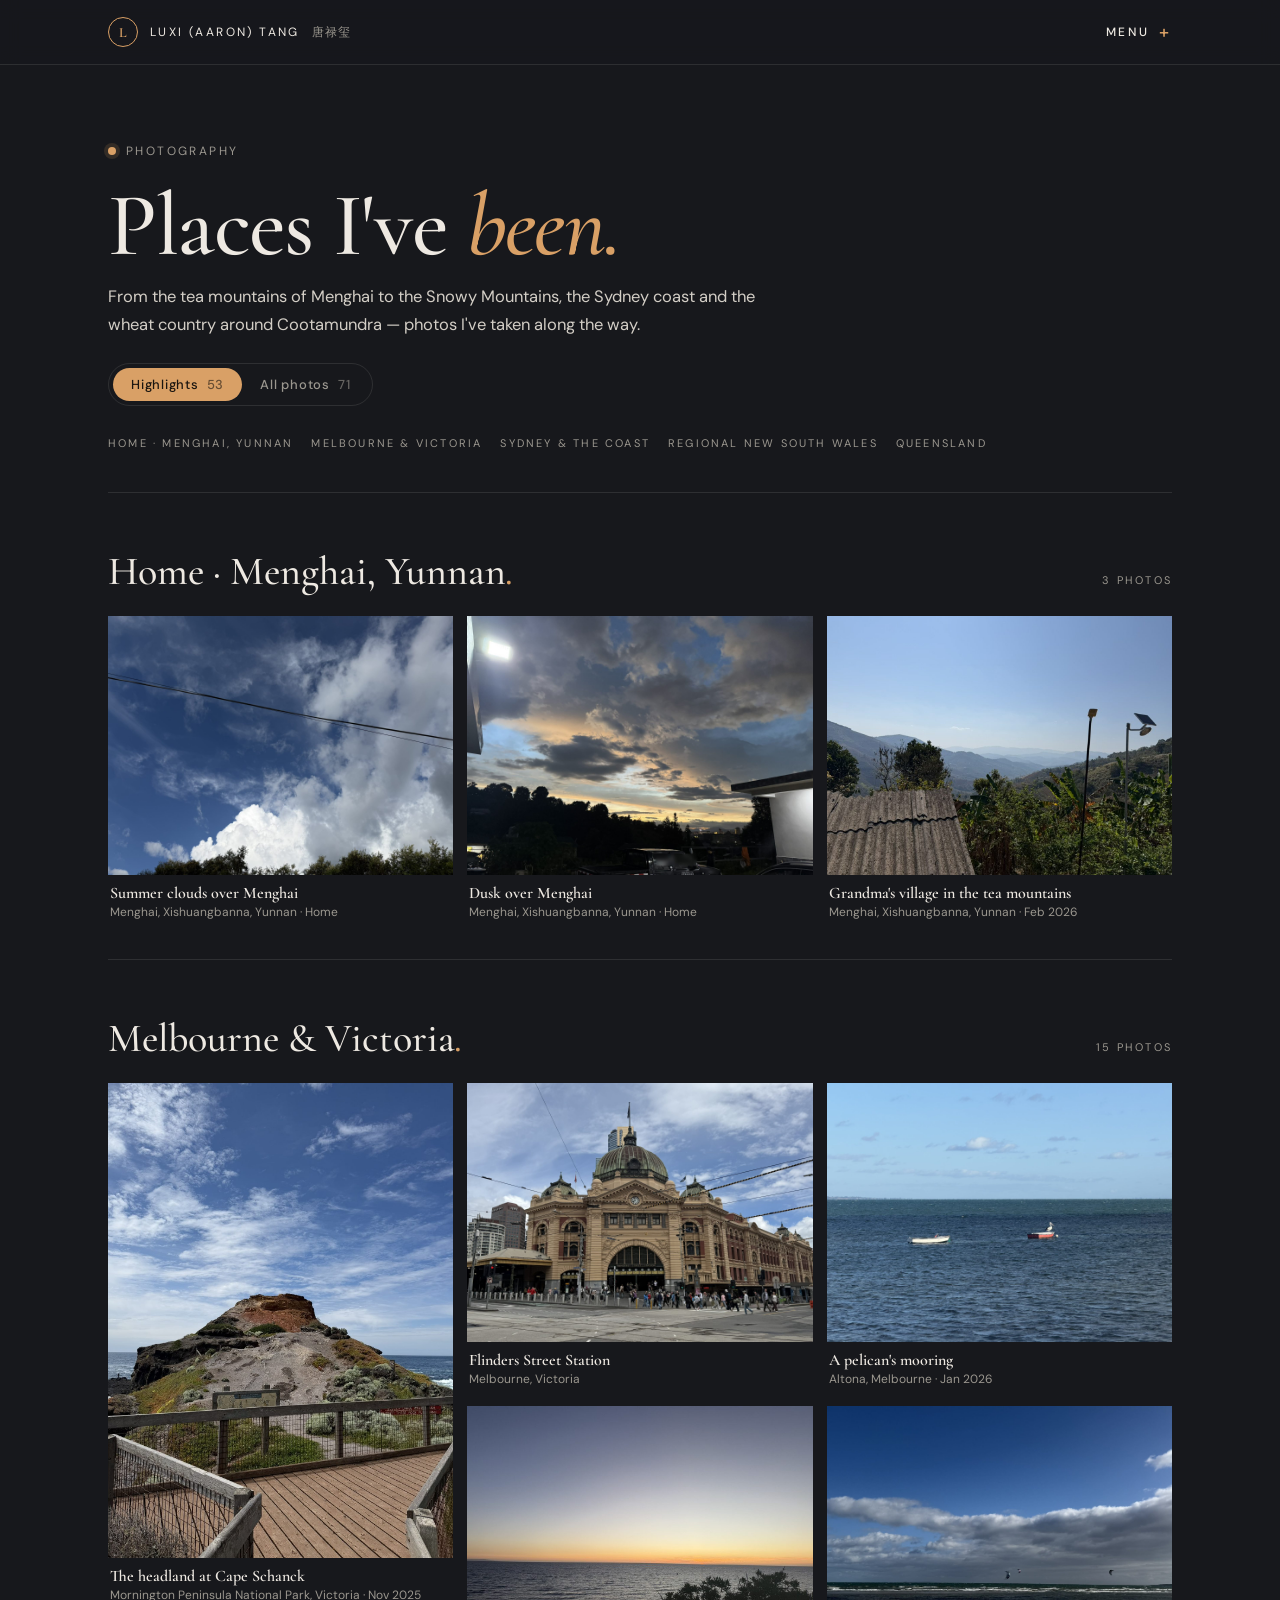
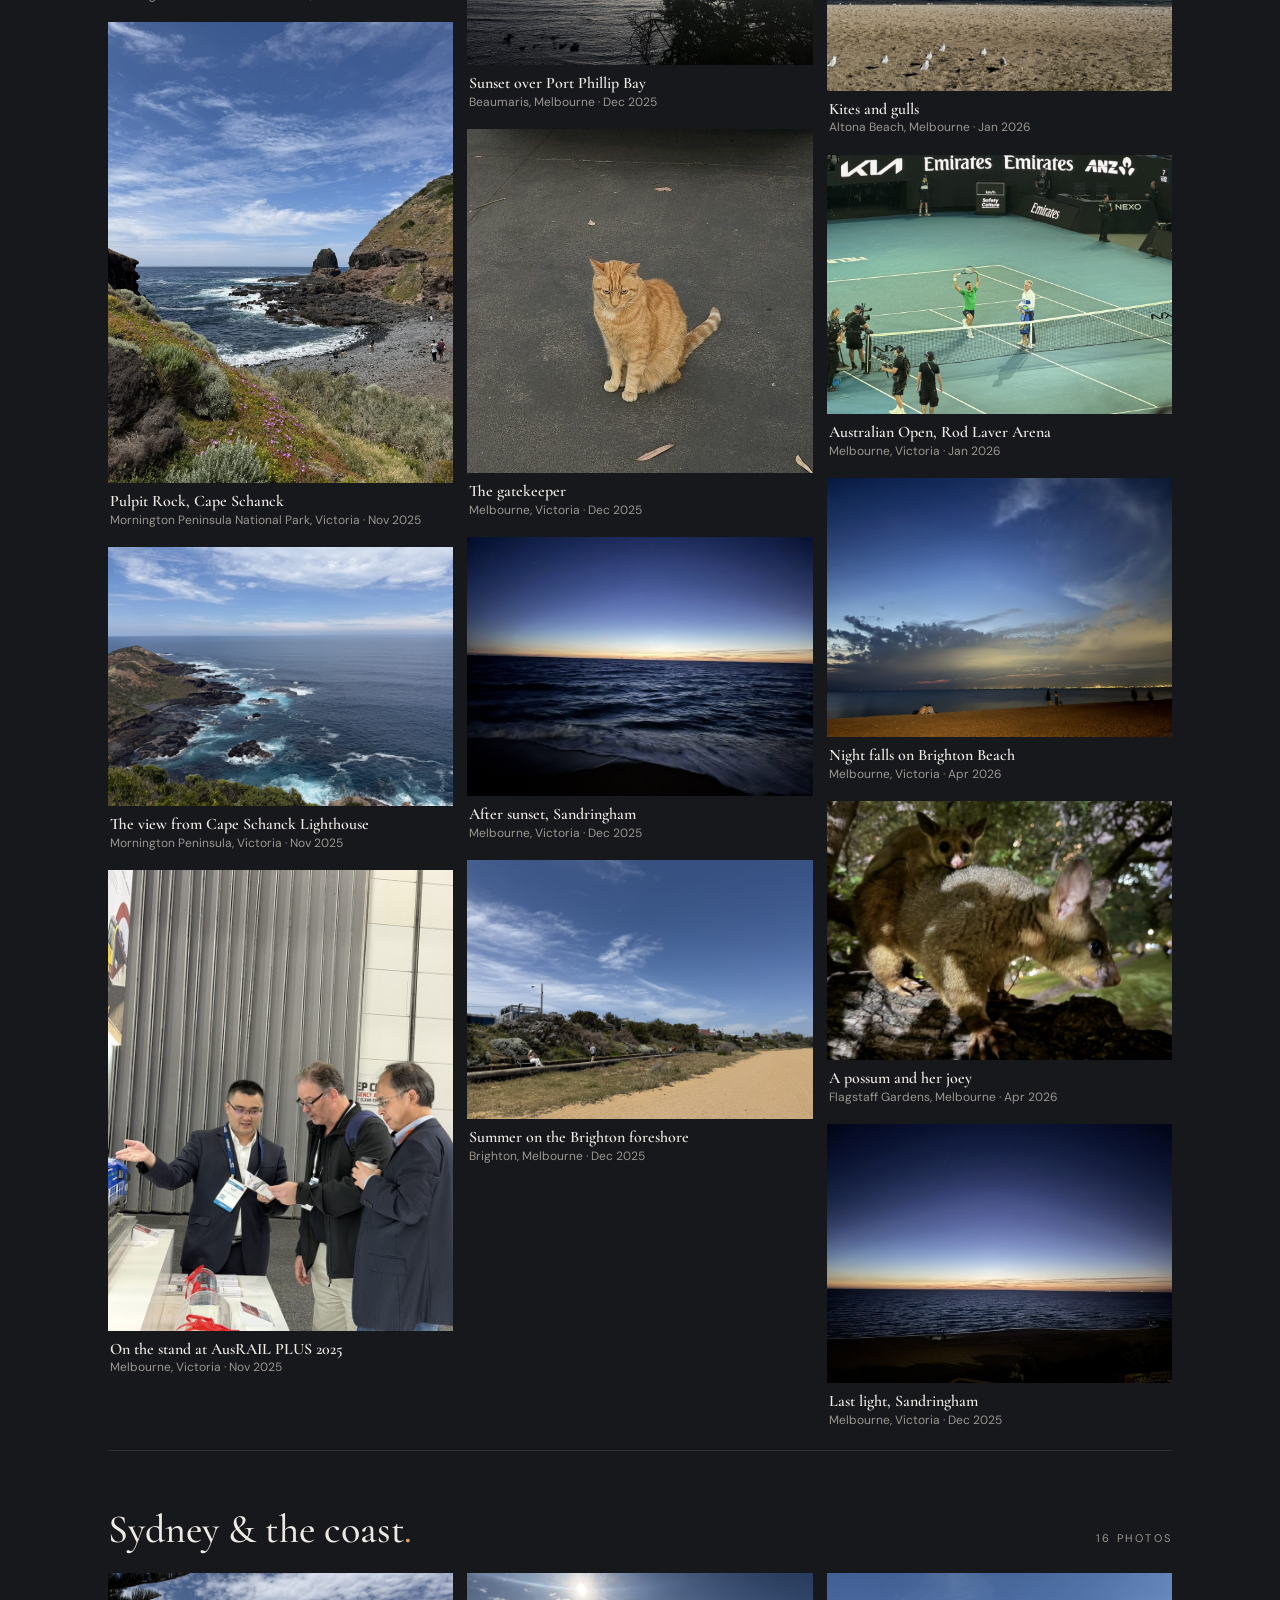
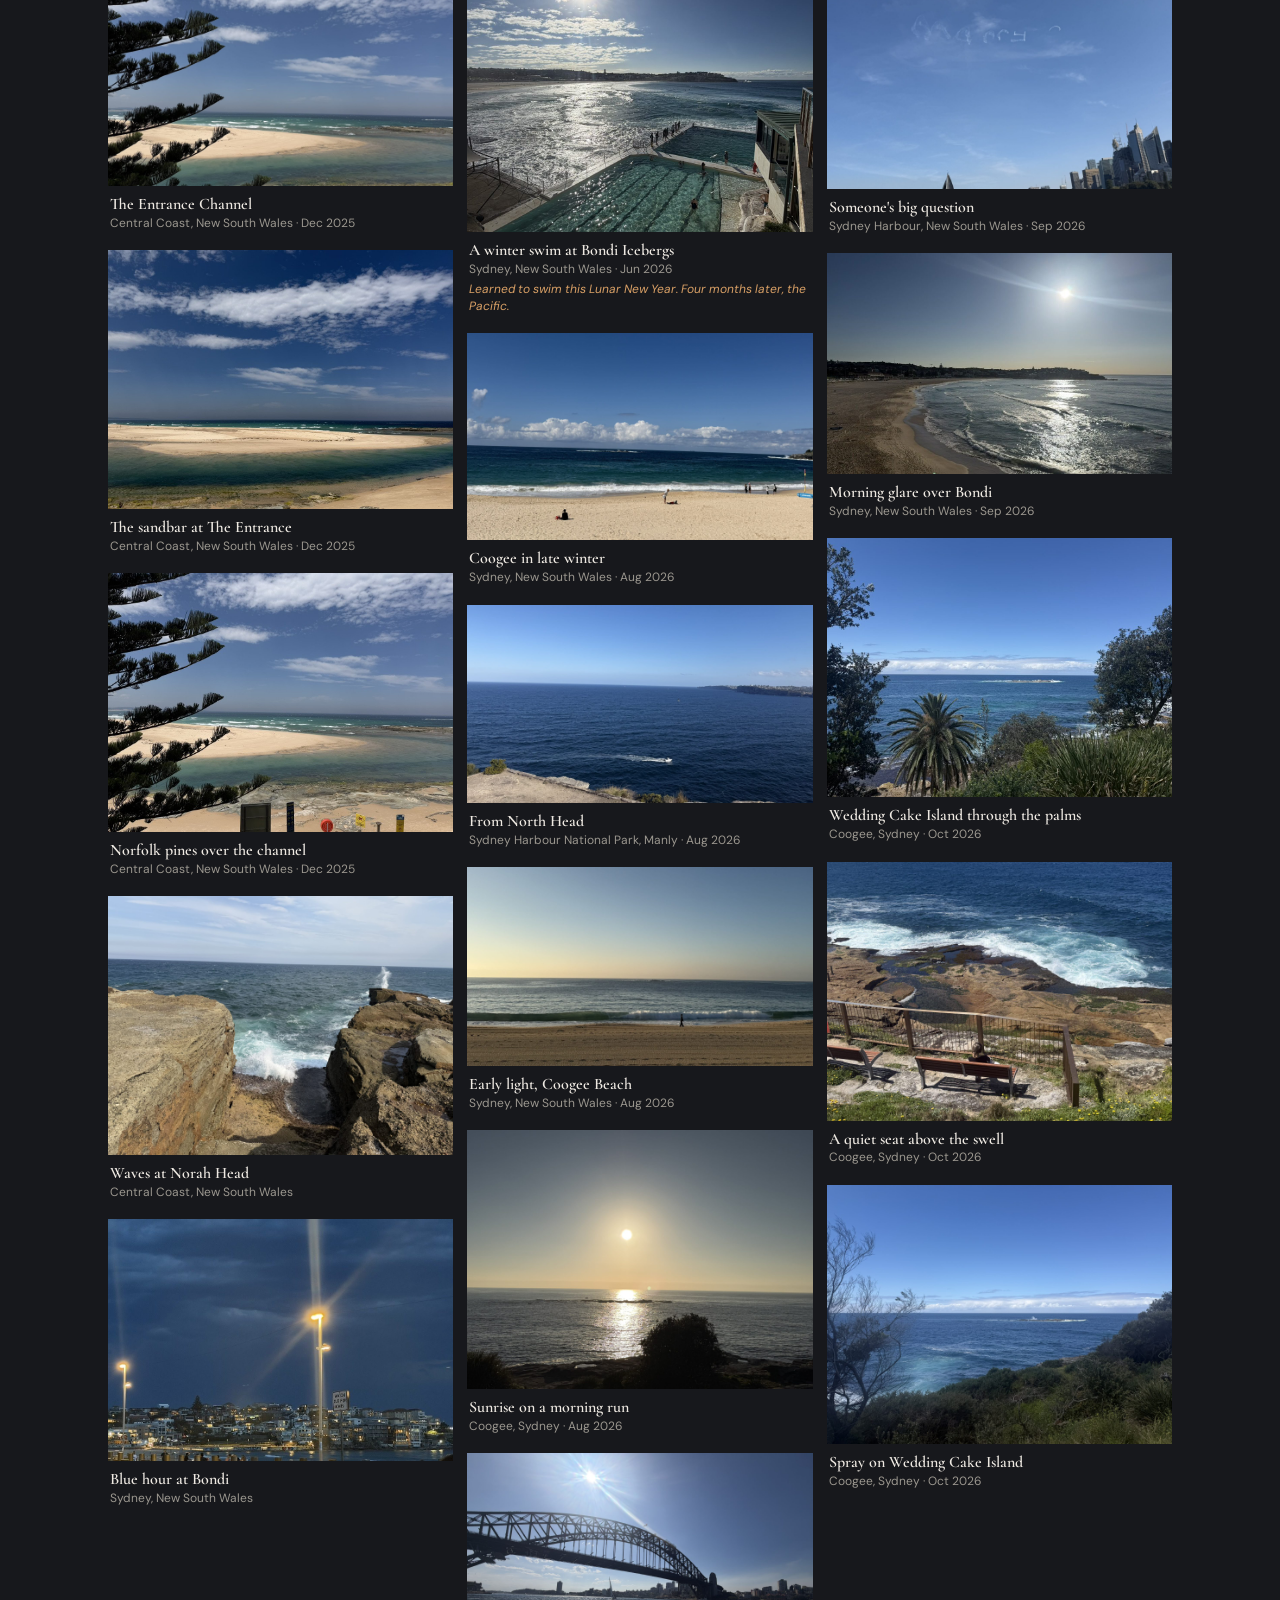
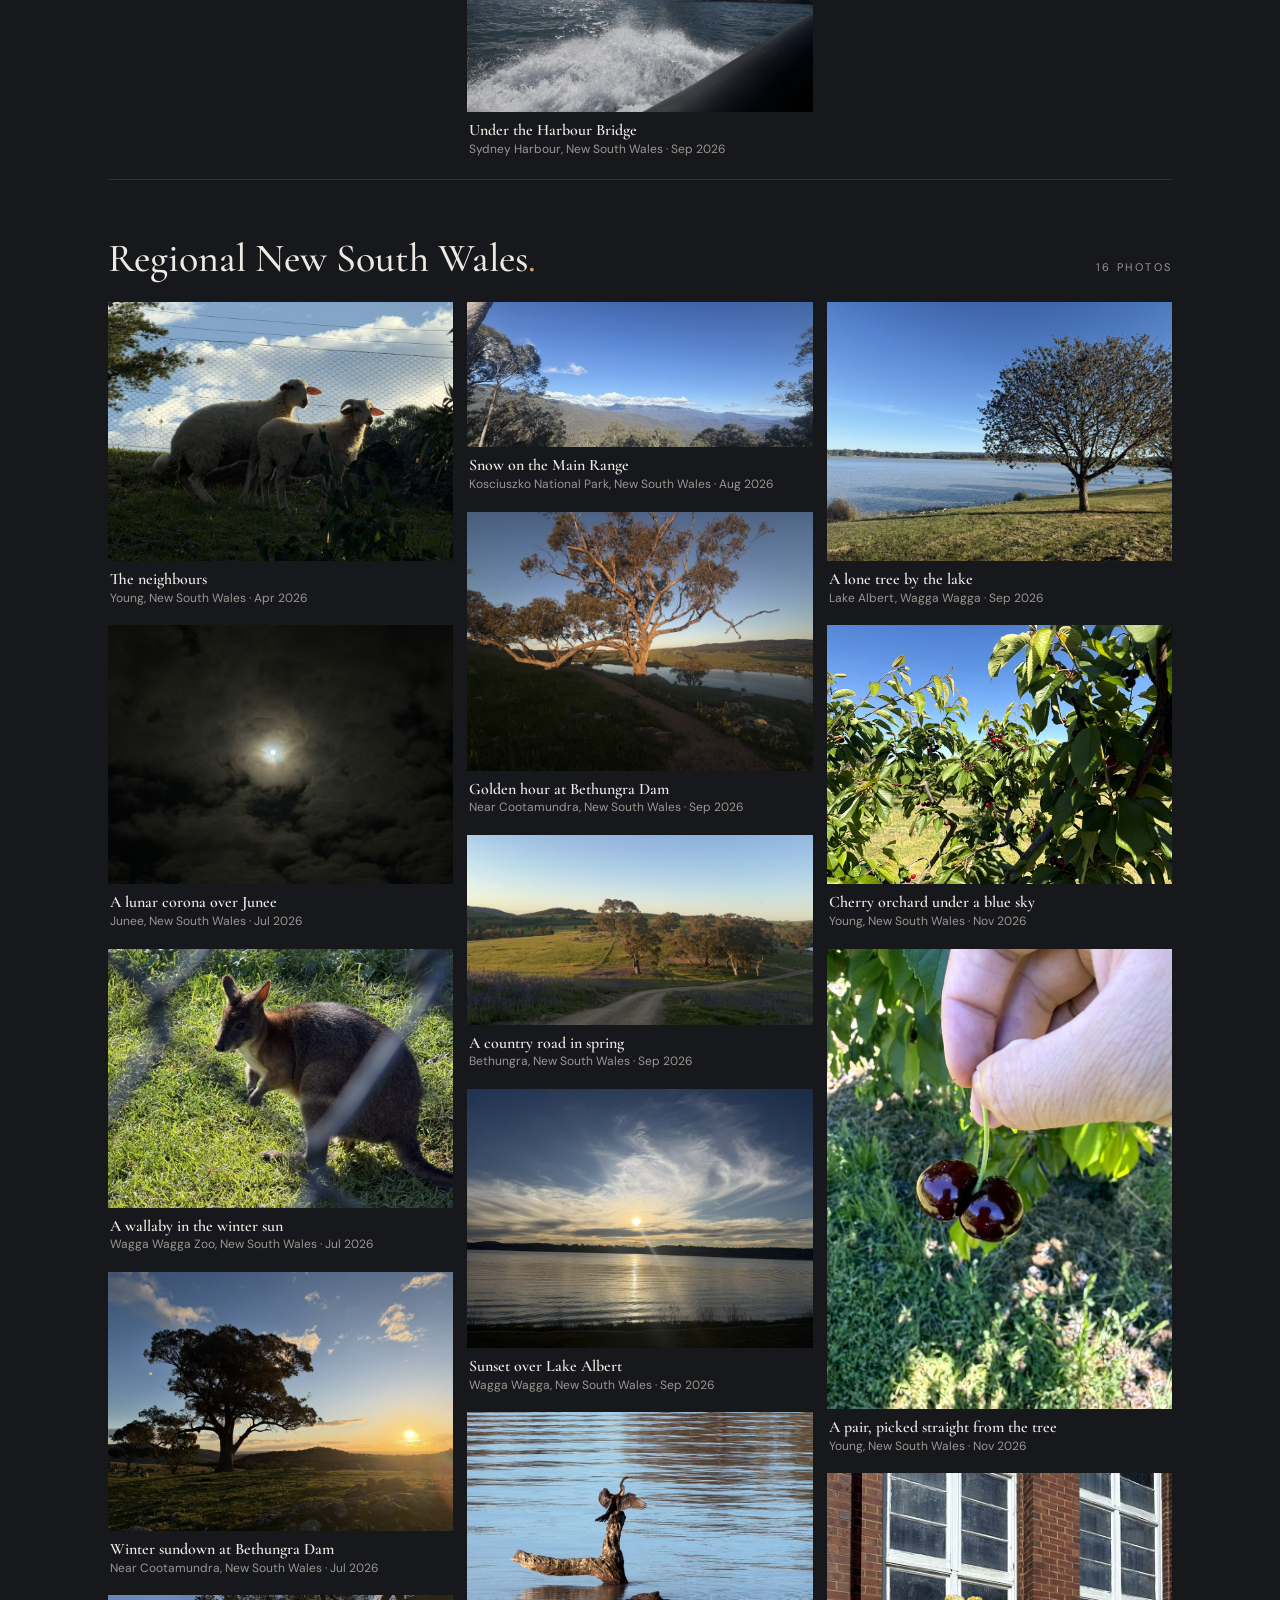
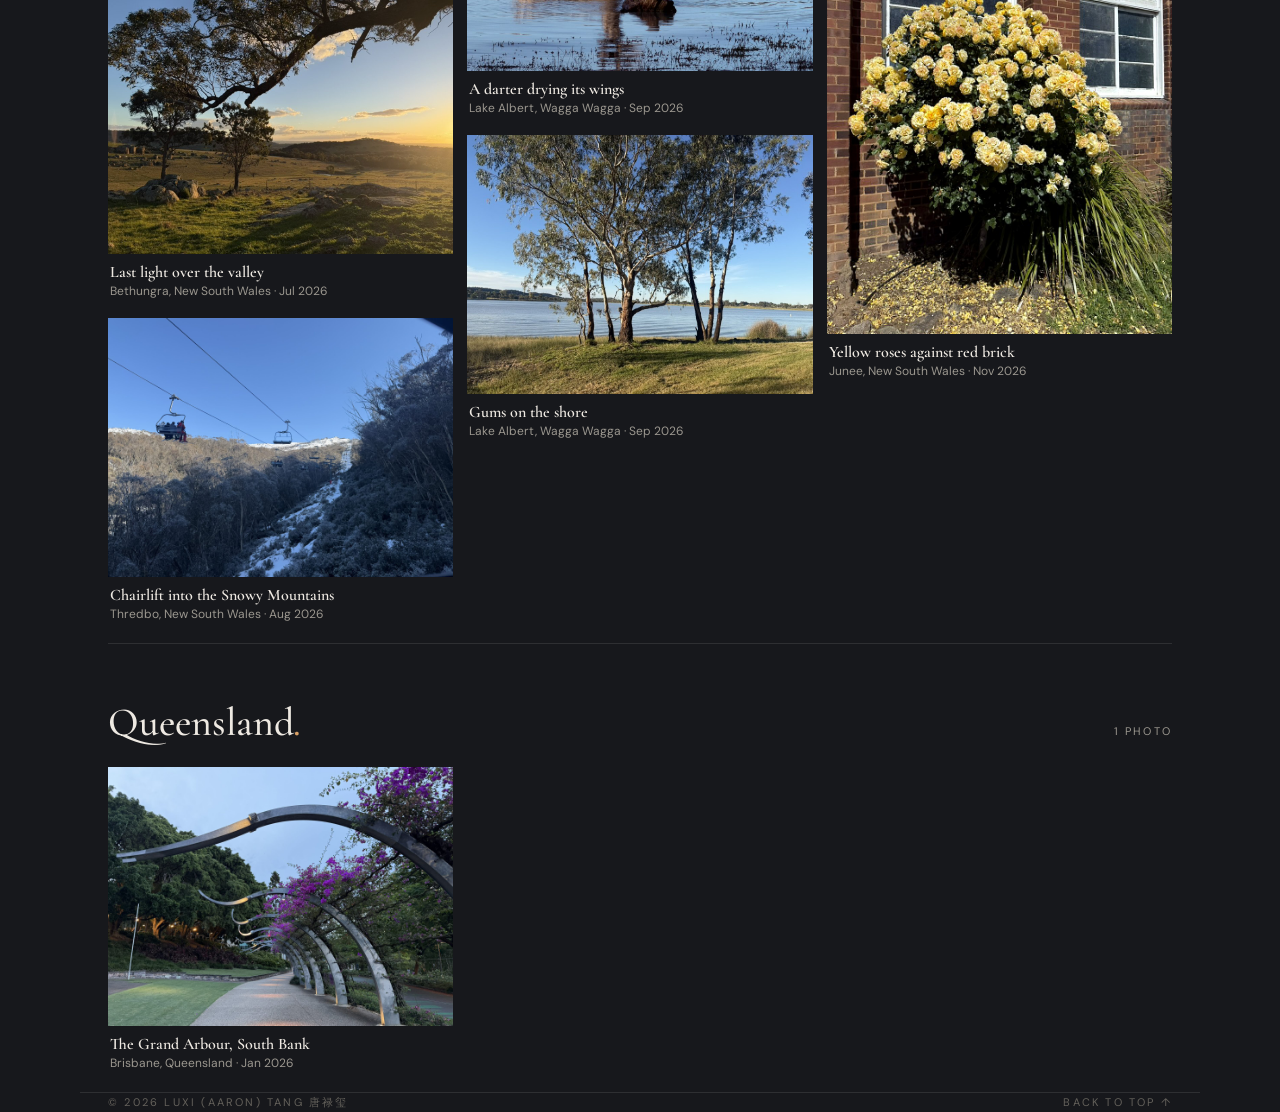
==== commit 2fc94b59: "Add Coogee bench photo" ====
--- a/photography.html
+++ b/photography.html
@@ -31,12 +31,12 @@
     <h1>Places I've <em>been.</em></h1>
     <p class="prose">From the tea mountains of Menghai to the Snowy Mountains, the Sydney coast and the wheat country around Cootamundra — photos I've taken along the way.</p>
     <div class="gtabs" role="tablist">
-      <button type="button" class="gtab on" data-mode="hl" role="tab" aria-selected="true">Highlights <span>47</span></button>
-      <button type="button" class="gtab" data-mode="all" role="tab" aria-selected="false">All photos <span>66</span></button>
+      <button type="button" class="gtab on" data-mode="hl" role="tab" aria-selected="true">Highlights <span>53</span></button>
+      <button type="button" class="gtab" data-mode="all" role="tab" aria-selected="false">All photos <span>71</span></button>
     </div>
     <div class="gjump"><a href="#g0">Home · Menghai, Yunnan</a><a href="#g1">Melbourne &amp; Victoria</a><a href="#g2">Sydney &amp; the coast</a><a href="#g3">Regional New South Wales</a><a href="#g4">Queensland</a></div>
   </div>
-  <div class="mode-hl" id="gwrap"><section class="ggroup" id="g0"><div class="ghead"><h2>Home · Menghai, Yunnan<em>.</em></h2><small>4 photos</small></div><div class="grid"><figure class="gitem" data-hl="0"><button type="button" class="gbtn" aria-label="Open photo: Night sky over Menghai"><img loading="lazy" src="gallery/01-menghai-night-sky.jpg" width="1024" height="768" alt="Night sky over Menghai"></button><figcaption><b>Night sky over Menghai</b><span>Menghai, Xishuangbanna, Yunnan · Home</span></figcaption></figure><figure class="gitem" data-hl="1"><button type="button" class="gbtn" aria-label="Open photo: Summer clouds over Menghai"><img loading="lazy" src="gallery/02-menghai-day-sky.jpg" width="1600" height="1200" alt="Summer clouds over Menghai"></button><figcaption><b>Summer clouds over Menghai</b><span>Menghai, Xishuangbanna, Yunnan · Home</span></figcaption></figure><figure class="gitem" data-hl="1"><button type="button" class="gbtn" aria-label="Open photo: Dusk over Menghai"><img loading="lazy" src="gallery/03-menghai-dusk.jpg" width="1600" height="1200" alt="Dusk over Menghai"></button><figcaption><b>Dusk over Menghai</b><span>Menghai, Xishuangbanna, Yunnan · Home</span></figcaption></figure><figure class="gitem" data-hl="1"><button type="button" class="gbtn" aria-label="Open photo: Grandma&#x27;s village in the tea mountains"><img loading="lazy" src="gallery/24-grandmas-village.jpg" width="1024" height="768" alt="Grandma&#x27;s village in the tea mountains"></button><figcaption><b>Grandma&#x27;s village in the tea mountains</b><span>Menghai, Xishuangbanna, Yunnan · Feb 2026</span></figcaption></figure></div></section><section class="ggroup" id="g1"><div class="ghead"><h2>Melbourne &amp; Victoria<em>.</em></h2><small>19 photos</small></div><div class="grid"><figure class="gitem" data-hl="1"><button type="button" class="gbtn" aria-label="Open photo: The headland at Cape Schanck"><img loading="lazy" src="gallery/04-cape-schanck.jpg" width="1163" height="1600" alt="The headland at Cape Schanck"></button><figcaption><b>The headland at Cape Schanck</b><span>Mornington Peninsula National Park, Victoria · Nov 2025</span></figcaption></figure><figure class="gitem" data-hl="1"><button type="button" class="gbtn" aria-label="Open photo: Pulpit Rock, Cape Schanck"><img loading="lazy" src="gallery/05-pulpit-rock.jpg" width="1200" height="1600" alt="Pulpit Rock, Cape Schanck"></button><figcaption><b>Pulpit Rock, Cape Schanck</b><span>Mornington Peninsula National Park, Victoria · Nov 2025</span></figcaption></figure><figure class="gitem" data-hl="1"><button type="button" class="gbtn" aria-label="Open photo: The view from Cape Schanck Lighthouse"><img loading="lazy" src="gallery/06-cape-schanck-coast.jpg" width="1600" height="1200" alt="The view from Cape Schanck Lighthouse"></button><figcaption><b>The view from Cape Schanck Lighthouse</b><span>Mornington Peninsula, Victoria · Nov 2025</span></figcaption></figure><figure class="gitem" data-hl="1"><button type="button" class="gbtn" aria-label="Open photo: On the stand at AusRAIL PLUS 2025"><img loading="lazy" src="gallery/07-ausrail-expo.jpg" width="768" height="1024" alt="On the stand at AusRAIL PLUS 2025"></button><figcaption><b>On the stand at AusRAIL PLUS 2025</b><span>Melbourne, Victoria · Nov 2025</span></figcaption></figure><figure class="gitem" data-hl="1"><button type="button" class="gbtn" aria-label="Open photo: Flinders Street Station"><img loading="lazy" src="gallery/08-flinders-street.jpg" width="1600" height="1200" alt="Flinders Street Station"></button><figcaption><b>Flinders Street Station</b><span>Melbourne, Victoria</span></figcaption></figure><figure class="gitem" data-hl="1"><button type="button" class="gbtn" aria-label="Open photo: Sunset over Port Phillip Bay"><img loading="lazy" src="gallery/13-beaumaris-sunset.jpg" width="1024" height="768" alt="Sunset over Port Phillip Bay"></button><figcaption><b>Sunset over Port Phillip Bay</b><span>Beaumaris, Melbourne · Dec 2025</span></figcaption></figure><figure class="gitem" data-hl="1"><button type="button" class="gbtn" aria-label="Open photo: The gatekeeper"><img loading="lazy" src="gallery/14-melbourne-cat.jpg" width="688" height="684" alt="The gatekeeper"></button><figcaption><b>The gatekeeper</b><span>Melbourne, Victoria · Dec 2025</span></figcaption></figure><figure class="gitem" data-hl="1"><button type="button" class="gbtn" aria-label="Open photo: After sunset, Sandringham"><img loading="lazy" src="gallery/15-sandringham-blue.jpg" width="1024" height="768" alt="After sunset, Sandringham"></button><figcaption><b>After sunset, Sandringham</b><span>Melbourne, Victoria · Dec 2025</span></figcaption></figure><figure class="gitem" data-hl="1"><button type="button" class="gbtn" aria-label="Open photo: Summer on the Brighton foreshore"><img loading="lazy" src="gallery/68-brighton-foreshore.jpg" width="1600" height="1200" alt="Summer on the Brighton foreshore"></button><figcaption><b>Summer on the Brighton foreshore</b><span>Brighton, Melbourne · Dec 2025</span></figcaption></figure><figure class="gitem" data-hl="0"><button type="button" class="gbtn" aria-label="Open photo: Along the Yarra River"><img loading="lazy" src="gallery/16-yarra-river.jpg" width="799" height="768" alt="Along the Yarra River"></button><figcaption><b>Along the Yarra River</b><span>Melbourne, Victoria · Jan 2026</span></figcaption></figure><figure class="gitem" data-hl="0"><button type="button" class="gbtn" aria-label="Open photo: Rowers on the Yarra, on a morning run"><img loading="lazy" src="gallery/17-yarra-rowers.jpg" width="840" height="768" alt="Rowers on the Yarra, on a morning run"></button><figcaption><b>Rowers on the Yarra, on a morning run</b><span>Kings Domain, Melbourne · Jan 2026</span></figcaption></figure><figure class="gitem" data-hl="1"><button type="button" class="gbtn" aria-label="Open photo: A pelican&#x27;s mooring"><img loading="lazy" src="gallery/20-altona-pelican.jpg" width="1600" height="1200" alt="A pelican&#x27;s mooring"></button><figcaption><b>A pelican&#x27;s mooring</b><span>Altona, Melbourne · Jan 2026</span></figcaption></figure><figure class="gitem" data-hl="1"><button type="button" class="gbtn" aria-label="Open photo: Kites and gulls"><img loading="lazy" src="gallery/21-altona-kites.jpg" width="1600" height="1318" alt="Kites and gulls"></button><figcaption><b>Kites and gulls</b><span>Altona Beach, Melbourne · Jan 2026</span></figcaption></figure><figure class="gitem" data-hl="0"><button type="button" class="gbtn" aria-label="Open photo: Shade by the bay"><img loading="lazy" src="gallery/22-altona-shelter.jpg" width="1600" height="1200" alt="Shade by the bay"></button><figcaption><b>Shade by the bay</b><span>Altona Beach, Melbourne · Jan 2026</span></figcaption></figure><figure class="gitem" data-hl="1"><button type="button" class="gbtn" aria-label="Open photo: Australian Open, Rod Laver Arena"><img loading="lazy" src="gallery/23-australian-open.jpg" width="1024" height="768" alt="Australian Open, Rod Laver Arena"></button><figcaption><b>Australian Open, Rod Laver Arena</b><span>Melbourne, Victoria · Jan 2026</span></figcaption></figure><figure class="gitem" data-hl="1"><button type="button" class="gbtn" aria-label="Open photo: Night falls on Brighton Beach"><img loading="lazy" src="gallery/25-brighton-night.jpg" width="1600" height="1200" alt="Night falls on Brighton Beach"></button><figcaption><b>Night falls on Brighton Beach</b><span>Melbourne, Victoria · Apr 2026</span></figcaption></figure><figure class="gitem" data-hl="1"><button type="button" class="gbtn" aria-label="Open photo: A possum and her joey"><img loading="lazy" src="gallery/26-possums.jpg" width="1024" height="768" alt="A possum and her joey"></button><figcaption><b>A possum and her joey</b><span>Flagstaff Gardens, Melbourne · Apr 2026</span></figcaption></figure><figure class="gitem" data-hl="1"><button type="button" class="gbtn" aria-label="Open photo: Last light, Sandringham"><img loading="lazy" src="gallery/51-sandringham-sunset.jpg" width="1024" height="768" alt="Last light, Sandringham"></button><figcaption><b>Last light, Sandringham</b><span>Melbourne, Victoria · Dec 2025</span></figcaption></figure><figure class="gitem" data-hl="0"><button type="button" class="gbtn" aria-label="Open photo: The cliffs of Cape Schanck"><img loading="lazy" src="gallery/52-cape-schanck-headland.jpg" width="1024" height="768" alt="The cliffs of Cape Schanck"></button><figcaption><b>The cliffs of Cape Schanck</b><span>Mornington Peninsula, Victoria · Nov 2025</span></figcaption></figure></div></section><section class="ggroup" id="g2"><div class="ghead"><h2>Sydney &amp; the coast<em>.</em></h2><small>20 photos</small></div><div class="grid"><figure class="gitem" data-hl="1"><button type="button" class="gbtn" aria-label="Open photo: The Entrance Channel"><img loading="lazy" src="gallery/09-the-entrance.jpg" width="1600" height="984" alt="The Entrance Channel"></button><figcaption><b>The Entrance Channel</b><span>Central Coast, New South Wales · Dec 2025</span></figcaption></figure><figure class="gitem" data-hl="1"><button type="button" class="gbtn" aria-label="Open photo: The sandbar at The Entrance"><img loading="lazy" src="gallery/65-the-entrance-sandbar.jpg" width="1024" height="768" alt="The sandbar at The Entrance"></button><figcaption><b>The sandbar at The Entrance</b><span>Central Coast, New South Wales · Dec 2025</span></figcaption></figure><figure class="gitem" data-hl="1"><button type="button" class="gbtn" aria-label="Open photo: Norfolk pines over the channel"><img loading="lazy" src="gallery/66-the-entrance-pines.jpg" width="1024" height="768" alt="Norfolk pines over the channel"></button><figcaption><b>Norfolk pines over the channel</b><span>Central Coast, New South Wales · Dec 2025</span></figcaption></figure><figure class="gitem" data-hl="0"><button type="button" class="gbtn" aria-label="Open photo: Wading the shallows"><img loading="lazy" src="gallery/67-the-entrance-waders.jpg" width="1024" height="768" alt="Wading the shallows"></button><figcaption><b>Wading the shallows</b><span>Central Coast, New South Wales · Dec 2025</span></figcaption></figure><figure class="gitem" data-hl="1"><button type="button" class="gbtn" aria-label="Open photo: Waves at Norah Head"><img loading="lazy" src="gallery/10-norah-head.jpg" width="1600" height="1200" alt="Waves at Norah Head"></button><figcaption><b>Waves at Norah Head</b><span>Central Coast, New South Wales</span></figcaption></figure><figure class="gitem" data-hl="1"><button type="button" class="gbtn" aria-label="Open photo: Blue hour at Bondi"><img loading="lazy" src="gallery/12-bondi-dusk.jpg" width="943" height="660" alt="Blue hour at Bondi"></button><figcaption><b>Blue hour at Bondi</b><span>Sydney, New South Wales</span></figcaption></figure><figure class="gitem" data-hl="1"><button type="button" class="gbtn" aria-label="Open photo: A winter swim at Bondi Icebergs"><img loading="lazy" src="gallery/28-bondi-icebergs.jpg" width="1024" height="768" alt="A winter swim at Bondi Icebergs"></button><figcaption><b>A winter swim at Bondi Icebergs</b><span>Sydney, New South Wales · Jun 2026</span><span class="gnote">Learned to swim this Lunar New Year. Four months later, the Pacific.</span></figcaption></figure><figure class="gitem" data-hl="0"><button type="button" class="gbtn" aria-label="Open photo: Whale watching off Sydney"><img loading="lazy" src="gallery/29-whale.jpg" width="1024" height="300" alt="Whale watching off Sydney"></button><figcaption><b>Whale watching off Sydney</b><span>Sydney, New South Wales · Jun 2026</span></figcaption></figure><figure class="gitem" data-hl="1"><button type="button" class="gbtn" aria-label="Open photo: Coogee in late winter"><img loading="lazy" src="gallery/37-coogee.jpg" width="1600" height="960" alt="Coogee in late winter"></button><figcaption><b>Coogee in late winter</b><span>Sydney, New South Wales · Aug 2026</span></figcaption></figure><figure class="gitem" data-hl="1"><button type="button" class="gbtn" aria-label="Open photo: From North Head"><img loading="lazy" src="gallery/38-north-head.jpg" width="1600" height="920" alt="From North Head"></button><figcaption><b>From North Head</b><span>Sydney Harbour National Park, Manly · Aug 2026</span></figcaption></figure><figure class="gitem" data-hl="1"><button type="button" class="gbtn" aria-label="Open photo: Early light, Coogee Beach"><img loading="lazy" src="gallery/39-coogee-walker.jpg" width="1600" height="920" alt="Early light, Coogee Beach"></button><figcaption><b>Early light, Coogee Beach</b><span>Sydney, New South Wales · Aug 2026</span></figcaption></figure><figure class="gitem" data-hl="1"><button type="button" class="gbtn" aria-label="Open photo: Sunrise on a morning run"><img loading="lazy" src="gallery/40-coogee-sunrise.jpg" width="1600" height="1200" alt="Sunrise on a morning run"></button><figcaption><b>Sunrise on a morning run</b><span>Coogee, Sydney · Aug 2026</span></figcaption></figure><figure class="gitem" data-hl="1"><button type="button" class="gbtn" aria-label="Open photo: Under the Harbour Bridge"><img loading="lazy" src="gallery/41-harbour-bridge.jpg" width="1600" height="1200" alt="Under the Harbour Bridge"></button><figcaption><b>Under the Harbour Bridge</b><span>Sydney Harbour, New South Wales · Sep 2026</span></figcaption></figure><figure class="gitem" data-hl="1"><button type="button" class="gbtn" aria-label="Open photo: Someone&#x27;s big question"><img loading="lazy" src="gallery/42-skywriting.jpg" width="1600" height="1000" alt="Someone&#x27;s big question"></button><figcaption><b>Someone&#x27;s big question</b><span>Sydney Harbour, New South Wales · Sep 2026</span></figcaption></figure><figure class="gitem" data-hl="1"><button type="button" class="gbtn" aria-label="Open photo: Morning glare over Bondi"><img loading="lazy" src="gallery/43-bondi-morning.jpg" width="1024" height="655" alt="Morning glare over Bondi"></button><figcaption><b>Morning glare over Bondi</b><span>Sydney, New South Wales · Sep 2026</span></figcaption></figure><figure class="gitem" data-hl="1"><button type="button" class="gbtn" aria-label="Open photo: Wedding Cake Island through the palms"><img loading="lazy" src="gallery/50-wedding-cake-island.jpg" width="1024" height="768" alt="Wedding Cake Island through the palms"></button><figcaption><b>Wedding Cake Island through the palms</b><span>Coogee, Sydney · Oct 2026</span></figcaption></figure><figure class="gitem" data-hl="0"><button type="button" class="gbtn" aria-label="Open photo: Shallows at The Entrance"><img loading="lazy" src="gallery/53-the-entrance-calm.jpg" width="1024" height="768" alt="Shallows at The Entrance"></button><figcaption><b>Shallows at The Entrance</b><span>Central Coast, New South Wales · Dec 2025</span></figcaption></figure><figure class="gitem" data-hl="0"><button type="button" class="gbtn" aria-label="Open photo: Bondi Bay from the cliffs"><img loading="lazy" src="gallery/54-bondi-bay.jpg" width="1024" height="768" alt="Bondi Bay from the cliffs"></button><figcaption><b>Bondi Bay from the cliffs</b><span>Sydney, New South Wales · May 2026</span></figcaption></figure><figure class="gitem" data-hl="1"><button type="button" class="gbtn" aria-label="Open photo: Spray on Wedding Cake Island"><img loading="lazy" src="gallery/55-wedding-cake-spray.jpg" width="1600" height="1200" alt="Spray on Wedding Cake Island"></button><figcaption><b>Spray on Wedding Cake Island</b><span>Coogee, Sydney · Oct 2026</span></figcaption></figure><figure class="gitem" data-hl="0"><button type="button" class="gbtn" aria-label="Open photo: Swell on the Bondi rocks"><img loading="lazy" src="gallery/56-bondi-rocks.jpg" width="1024" height="768" alt="Swell on the Bondi rocks"></button><figcaption><b>Swell on the Bondi rocks</b><span>Sydney, New South Wales · Sep 2026</span></figcaption></figure></div></section><section class="ggroup" id="g3"><div class="ghead"><h2>Regional New South Wales<em>.</em></h2><small>21 photos</small></div><div class="grid"><figure class="gitem" data-hl="1"><button type="button" class="gbtn" aria-label="Open photo: The neighbours"><img loading="lazy" src="gallery/27-young-sheep.jpg" width="1024" height="768" alt="The neighbours"></button><figcaption><b>The neighbours</b><span>Young, New South Wales · Apr 2026</span></figcaption></figure><figure class="gitem" data-hl="1"><button type="button" class="gbtn" aria-label="Open photo: A lunar corona over Junee"><img loading="lazy" src="gallery/30-junee-moon.jpg" width="1024" height="768" alt="A lunar corona over Junee"></button><figcaption><b>A lunar corona over Junee</b><span>Junee, New South Wales · Jul 2026</span></figcaption></figure><figure class="gitem" data-hl="1"><button type="button" class="gbtn" aria-label="Open photo: A wallaby in the winter sun"><img loading="lazy" src="gallery/31-wagga-wallaby.jpg" width="1024" height="768" alt="A wallaby in the winter sun"></button><figcaption><b>A wallaby in the winter sun</b><span>Wagga Wagga Zoo, New South Wales · Jul 2026</span></figcaption></figure><figure class="gitem" data-hl="1"><button type="button" class="gbtn" aria-label="Open photo: Winter sundown at Bethungra Dam"><img loading="lazy" src="gallery/61-bethungra-winter-sundown.jpg" width="1024" height="768" alt="Winter sundown at Bethungra Dam"></button><figcaption><b>Winter sundown at Bethungra Dam</b><span>Near Cootamundra, New South Wales · Jul 2026</span></figcaption></figure><figure class="gitem" data-hl="1"><button type="button" class="gbtn" aria-label="Open photo: Last light over the valley"><img loading="lazy" src="gallery/62-bethungra-valley-light.jpg" width="1024" height="768" alt="Last light over the valley"></button><figcaption><b>Last light over the valley</b><span>Bethungra, New South Wales · Jul 2026</span></figcaption></figure><figure class="gitem" data-hl="0"><button type="button" class="gbtn" aria-label="Open photo: Above Bethungra Dam"><img loading="lazy" src="gallery/63-bethungra-dam-above.jpg" width="1024" height="768" alt="Above Bethungra Dam"></button><figcaption><b>Above Bethungra Dam</b><span>Bethungra, New South Wales · Jul 2026</span></figcaption></figure><figure class="gitem" data-hl="0"><button type="button" class="gbtn" aria-label="Open photo: A gravel road at dusk"><img loading="lazy" src="gallery/64-bethungra-gravel-road.jpg" width="1024" height="768" alt="A gravel road at dusk"></button><figcaption><b>A gravel road at dusk</b><span>Bethungra, New South Wales · Jul 2026</span></figcaption></figure><figure class="gitem" data-hl="1"><button type="button" class="gbtn" aria-label="Open photo: Chairlift into the Snowy Mountains"><img loading="lazy" src="gallery/32-thredbo-chairlift.jpg" width="1600" height="1200" alt="Chairlift into the Snowy Mountains"></button><figcaption><b>Chairlift into the Snowy Mountains</b><span>Thredbo, New South Wales · Aug 2026</span></figcaption></figure><figure class="gitem" data-hl="0"><button type="button" class="gbtn" aria-label="Open photo: A morning run at Thredbo"><img loading="lazy" src="gallery/33-thredbo-run.jpg" width="1600" height="1200" alt="A morning run at Thredbo"></button><figcaption><b>A morning run at Thredbo</b><span>Thredbo, New South Wales · Aug 2026</span></figcaption></figure><figure class="gitem" data-hl="1"><button type="button" class="gbtn" aria-label="Open photo: Snow on the Main Range"><img loading="lazy" src="gallery/34-main-range.jpg" width="964" height="405" alt="Snow on the Main Range"></button><figcaption><b>Snow on the Main Range</b><span>Kosciuszko National Park, New South Wales · Aug 2026</span></figcaption></figure><figure class="gitem" data-hl="0"><button type="button" class="gbtn" aria-label="Open photo: Light on the Thredbo River"><img loading="lazy" src="gallery/35-thredbo-river.jpg" width="1600" height="1200" alt="Light on the Thredbo River"></button><figcaption><b>Light on the Thredbo River</b><span>Kosciuszko National Park, New South Wales · Aug 2026</span></figcaption></figure><figure class="gitem" data-hl="1"><button type="button" class="gbtn" aria-label="Open photo: Golden hour at Bethungra Dam"><img loading="lazy" src="gallery/44-bethungra-gum.jpg" width="1600" height="1200" alt="Golden hour at Bethungra Dam"></button><figcaption><b>Golden hour at Bethungra Dam</b><span>Near Cootamundra, New South Wales · Sep 2026</span></figcaption></figure><figure class="gitem" data-hl="1"><button type="button" class="gbtn" aria-label="Open photo: A country road in spring"><img loading="lazy" src="gallery/45-bethungra-road.jpg" width="1600" height="880" alt="A country road in spring"></button><figcaption><b>A country road in spring</b><span>Bethungra, New South Wales · Sep 2026</span></figcaption></figure><figure class="gitem" data-hl="0"><button type="button" class="gbtn" aria-label="Open photo: Sundown on the drive home"><img loading="lazy" src="gallery/46-bethungra-sunset.jpg" width="1024" height="768" alt="Sundown on the drive home"></button><figcaption><b>Sundown on the drive home</b><span>Bethungra, New South Wales · Sep 2026</span></figcaption></figure><figure class="gitem" data-hl="1"><button type="button" class="gbtn" aria-label="Open photo: Sunset over Lake Albert"><img loading="lazy" src="gallery/47-lake-albert-sunset.jpg" width="1024" height="768" alt="Sunset over Lake Albert"></button><figcaption><b>Sunset over Lake Albert</b><span>Wagga Wagga, New South Wales · Sep 2026</span></figcaption></figure><figure class="gitem" data-hl="1"><button type="button" class="gbtn" aria-label="Open photo: A darter drying its wings"><img loading="lazy" src="gallery/48-lake-albert-darter.jpg" width="1024" height="768" alt="A darter drying its wings"></button><figcaption><b>A darter drying its wings</b><span>Lake Albert, Wagga Wagga · Sep 2026</span></figcaption></figure><figure class="gitem" data-hl="0"><button type="button" class="gbtn" aria-label="Open photo: Purple swamphens at dusk"><img loading="lazy" src="gallery/49-lake-albert-swamphens.jpg" width="1024" height="768" alt="Purple swamphens at dusk"></button><figcaption><b>Purple swamphens at dusk</b><span>Lake Albert, Wagga Wagga · Sep 2026</span></figcaption></figure><figure class="gitem" data-hl="1"><button type="button" class="gbtn" aria-label="Open photo: Gums on the shore"><img loading="lazy" src="gallery/57-lake-albert-gums.jpg" width="1024" height="768" alt="Gums on the shore"></button><figcaption><b>Gums on the shore</b><span>Lake Albert, Wagga Wagga · Sep 2026</span></figcaption></figure><figure class="gitem" data-hl="1"><button type="button" class="gbtn" aria-label="Open photo: A lone tree by the lake"><img loading="lazy" src="gallery/58-lake-albert-lone-tree.jpg" width="1024" height="768" alt="A lone tree by the lake"></button><figcaption><b>A lone tree by the lake</b><span>Lake Albert, Wagga Wagga · Sep 2026</span></figcaption></figure><figure class="gitem" data-hl="0"><button type="button" class="gbtn" aria-label="Open photo: Through the reeds"><img loading="lazy" src="gallery/59-lake-albert-reeds.jpg" width="1024" height="768" alt="Through the reeds"></button><figcaption><b>Through the reeds</b><span>Lake Albert, Wagga Wagga · Sep 2026</span></figcaption></figure><figure class="gitem" data-hl="0"><button type="button" class="gbtn" aria-label="Open photo: The lakeside track"><img loading="lazy" src="gallery/60-lake-albert-track.jpg" width="768" height="1024" alt="The lakeside track"></button><figcaption><b>The lakeside track</b><span>Lake Albert, Wagga Wagga · Sep 2026</span></figcaption></figure><figure class="gitem" data-hl="1"><button type="button" class="gbtn" aria-label="Open photo: Cherry orchard under a blue sky"><img loading="lazy" src="gallery/69-young-cherry-orchard.jpg" width="1024" height="768" alt="Cherry orchard under a blue sky"></button><figcaption><b>Cherry orchard under a blue sky</b><span>Young, New South Wales · Nov 2026</span></figcaption></figure><figure class="gitem" data-hl="1"><button type="button" class="gbtn" aria-label="Open photo: A pair, picked straight from the tree"><img loading="lazy" src="gallery/70-young-cherry-pair.jpg" width="720" height="960" alt="A pair, picked straight from the tree"></button><figcaption><b>A pair, picked straight from the tree</b><span>Young, New South Wales · Nov 2026</span></figcaption></figure><figure class="gitem" data-hl="1"><button type="button" class="gbtn" aria-label="Open photo: Yellow roses against red brick"><img loading="lazy" src="gallery/71-junee-yellow-roses.jpg" width="768" height="1024" alt="Yellow roses against red brick"></button><figcaption><b>Yellow roses against red brick</b><span>Junee, New South Wales · Nov 2026</span></figcaption></figure><figure class="gitem" data-hl="0"><button type="button" class="gbtn" aria-label="Open photo: Pincushion flowers in bloom"><img loading="lazy" src="gallery/72-junee-pincushions.jpg" width="720" height="960" alt="Pincushion flowers in bloom"></button><figcaption><b>Pincushion flowers in bloom</b><span>Junee, New South Wales · Nov 2026</span></figcaption></figure></div></section><section class="ggroup" id="g4"><div class="ghead"><h2>Queensland<em>.</em></h2><small>2 photos</small></div><div class="grid"><figure class="gitem" data-hl="1"><button type="button" class="gbtn" aria-label="Open photo: The Grand Arbour, South Bank"><img loading="lazy" src="gallery/18-brisbane-arbour.jpg" width="1600" height="1200" alt="The Grand Arbour, South Bank"></button><figcaption><b>The Grand Arbour, South Bank</b><span>Brisbane, Queensland · Jan 2026</span></figcaption></figure><figure class="gitem" data-hl="0"><button type="button" class="gbtn" aria-label="Open photo: Neville Bonner Bridge at dusk"><img loading="lazy" src="gallery/19-brisbane-bridge.jpg" width="1600" height="1200" alt="Neville Bonner Bridge at dusk"></button><figcaption><b>Neville Bonner Bridge at dusk</b><span>Brisbane, Queensland · Jan 2026</span></figcaption></figure></div></section></div>
+  <div class="mode-hl" id="gwrap"><section class="ggroup" id="g0"><div class="ghead"><h2>Home · Menghai, Yunnan<em>.</em></h2><small>4 photos</small></div><div class="grid"><figure class="gitem" data-hl="0"><button type="button" class="gbtn" aria-label="Open photo: Night sky over Menghai"><img loading="lazy" src="gallery/01-menghai-night-sky.jpg" width="1024" height="768" alt="Night sky over Menghai"></button><figcaption><b>Night sky over Menghai</b><span>Menghai, Xishuangbanna, Yunnan · Home</span></figcaption></figure><figure class="gitem" data-hl="1"><button type="button" class="gbtn" aria-label="Open photo: Summer clouds over Menghai"><img loading="lazy" src="gallery/02-menghai-day-sky.jpg" width="1600" height="1200" alt="Summer clouds over Menghai"></button><figcaption><b>Summer clouds over Menghai</b><span>Menghai, Xishuangbanna, Yunnan · Home</span></figcaption></figure><figure class="gitem" data-hl="1"><button type="button" class="gbtn" aria-label="Open photo: Dusk over Menghai"><img loading="lazy" src="gallery/03-menghai-dusk.jpg" width="1600" height="1200" alt="Dusk over Menghai"></button><figcaption><b>Dusk over Menghai</b><span>Menghai, Xishuangbanna, Yunnan · Home</span></figcaption></figure><figure class="gitem" data-hl="1"><button type="button" class="gbtn" aria-label="Open photo: Grandma&#x27;s village in the tea mountains"><img loading="lazy" src="gallery/24-grandmas-village.jpg" width="1024" height="768" alt="Grandma&#x27;s village in the tea mountains"></button><figcaption><b>Grandma&#x27;s village in the tea mountains</b><span>Menghai, Xishuangbanna, Yunnan · Feb 2026</span></figcaption></figure></div></section><section class="ggroup" id="g1"><div class="ghead"><h2>Melbourne &amp; Victoria<em>.</em></h2><small>19 photos</small></div><div class="grid"><figure class="gitem" data-hl="1"><button type="button" class="gbtn" aria-label="Open photo: The headland at Cape Schanck"><img loading="lazy" src="gallery/04-cape-schanck.jpg" width="1163" height="1600" alt="The headland at Cape Schanck"></button><figcaption><b>The headland at Cape Schanck</b><span>Mornington Peninsula National Park, Victoria · Nov 2025</span></figcaption></figure><figure class="gitem" data-hl="1"><button type="button" class="gbtn" aria-label="Open photo: Pulpit Rock, Cape Schanck"><img loading="lazy" src="gallery/05-pulpit-rock.jpg" width="1200" height="1600" alt="Pulpit Rock, Cape Schanck"></button><figcaption><b>Pulpit Rock, Cape Schanck</b><span>Mornington Peninsula National Park, Victoria · Nov 2025</span></figcaption></figure><figure class="gitem" data-hl="1"><button type="button" class="gbtn" aria-label="Open photo: The view from Cape Schanck Lighthouse"><img loading="lazy" src="gallery/06-cape-schanck-coast.jpg" width="1600" height="1200" alt="The view from Cape Schanck Lighthouse"></button><figcaption><b>The view from Cape Schanck Lighthouse</b><span>Mornington Peninsula, Victoria · Nov 2025</span></figcaption></figure><figure class="gitem" data-hl="1"><button type="button" class="gbtn" aria-label="Open photo: On the stand at AusRAIL PLUS 2025"><img loading="lazy" src="gallery/07-ausrail-expo.jpg" width="768" height="1024" alt="On the stand at AusRAIL PLUS 2025"></button><figcaption><b>On the stand at AusRAIL PLUS 2025</b><span>Melbourne, Victoria · Nov 2025</span></figcaption></figure><figure class="gitem" data-hl="1"><button type="button" class="gbtn" aria-label="Open photo: Flinders Street Station"><img loading="lazy" src="gallery/08-flinders-street.jpg" width="1600" height="1200" alt="Flinders Street Station"></button><figcaption><b>Flinders Street Station</b><span>Melbourne, Victoria</span></figcaption></figure><figure class="gitem" data-hl="1"><button type="button" class="gbtn" aria-label="Open photo: Sunset over Port Phillip Bay"><img loading="lazy" src="gallery/13-beaumaris-sunset.jpg" width="1024" height="768" alt="Sunset over Port Phillip Bay"></button><figcaption><b>Sunset over Port Phillip Bay</b><span>Beaumaris, Melbourne · Dec 2025</span></figcaption></figure><figure class="gitem" data-hl="1"><button type="button" class="gbtn" aria-label="Open photo: The gatekeeper"><img loading="lazy" src="gallery/14-melbourne-cat.jpg" width="688" height="684" alt="The gatekeeper"></button><figcaption><b>The gatekeeper</b><span>Melbourne, Victoria · Dec 2025</span></figcaption></figure><figure class="gitem" data-hl="1"><button type="button" class="gbtn" aria-label="Open photo: After sunset, Sandringham"><img loading="lazy" src="gallery/15-sandringham-blue.jpg" width="1024" height="768" alt="After sunset, Sandringham"></button><figcaption><b>After sunset, Sandringham</b><span>Melbourne, Victoria · Dec 2025</span></figcaption></figure><figure class="gitem" data-hl="1"><button type="button" class="gbtn" aria-label="Open photo: Summer on the Brighton foreshore"><img loading="lazy" src="gallery/68-brighton-foreshore.jpg" width="1600" height="1200" alt="Summer on the Brighton foreshore"></button><figcaption><b>Summer on the Brighton foreshore</b><span>Brighton, Melbourne · Dec 2025</span></figcaption></figure><figure class="gitem" data-hl="0"><button type="button" class="gbtn" aria-label="Open photo: Along the Yarra River"><img loading="lazy" src="gallery/16-yarra-river.jpg" width="799" height="768" alt="Along the Yarra River"></button><figcaption><b>Along the Yarra River</b><span>Melbourne, Victoria · Jan 2026</span></figcaption></figure><figure class="gitem" data-hl="0"><button type="button" class="gbtn" aria-label="Open photo: Rowers on the Yarra, on a morning run"><img loading="lazy" src="gallery/17-yarra-rowers.jpg" width="840" height="768" alt="Rowers on the Yarra, on a morning run"></button><figcaption><b>Rowers on the Yarra, on a morning run</b><span>Kings Domain, Melbourne · Jan 2026</span></figcaption></figure><figure class="gitem" data-hl="1"><button type="button" class="gbtn" aria-label="Open photo: A pelican&#x27;s mooring"><img loading="lazy" src="gallery/20-altona-pelican.jpg" width="1600" height="1200" alt="A pelican&#x27;s mooring"></button><figcaption><b>A pelican&#x27;s mooring</b><span>Altona, Melbourne · Jan 2026</span></figcaption></figure><figure class="gitem" data-hl="1"><button type="button" class="gbtn" aria-label="Open photo: Kites and gulls"><img loading="lazy" src="gallery/21-altona-kites.jpg" width="1600" height="1318" alt="Kites and gulls"></button><figcaption><b>Kites and gulls</b><span>Altona Beach, Melbourne · Jan 2026</span></figcaption></figure><figure class="gitem" data-hl="0"><button type="button" class="gbtn" aria-label="Open photo: Shade by the bay"><img loading="lazy" src="gallery/22-altona-shelter.jpg" width="1600" height="1200" alt="Shade by the bay"></button><figcaption><b>Shade by the bay</b><span>Altona Beach, Melbourne · Jan 2026</span></figcaption></figure><figure class="gitem" data-hl="1"><button type="button" class="gbtn" aria-label="Open photo: Australian Open, Rod Laver Arena"><img loading="lazy" src="gallery/23-australian-open.jpg" width="1024" height="768" alt="Australian Open, Rod Laver Arena"></button><figcaption><b>Australian Open, Rod Laver Arena</b><span>Melbourne, Victoria · Jan 2026</span></figcaption></figure><figure class="gitem" data-hl="1"><button type="button" class="gbtn" aria-label="Open photo: Night falls on Brighton Beach"><img loading="lazy" src="gallery/25-brighton-night.jpg" width="1600" height="1200" alt="Night falls on Brighton Beach"></button><figcaption><b>Night falls on Brighton Beach</b><span>Melbourne, Victoria · Apr 2026</span></figcaption></figure><figure class="gitem" data-hl="1"><button type="button" class="gbtn" aria-label="Open photo: A possum and her joey"><img loading="lazy" src="gallery/26-possums.jpg" width="1024" height="768" alt="A possum and her joey"></button><figcaption><b>A possum and her joey</b><span>Flagstaff Gardens, Melbourne · Apr 2026</span></figcaption></figure><figure class="gitem" data-hl="1"><button type="button" class="gbtn" aria-label="Open photo: Last light, Sandringham"><img loading="lazy" src="gallery/51-sandringham-sunset.jpg" width="1024" height="768" alt="Last light, Sandringham"></button><figcaption><b>Last light, Sandringham</b><span>Melbourne, Victoria · Dec 2025</span></figcaption></figure><figure class="gitem" data-hl="0"><button type="button" class="gbtn" aria-label="Open photo: The cliffs of Cape Schanck"><img loading="lazy" src="gallery/52-cape-schanck-headland.jpg" width="1024" height="768" alt="The cliffs of Cape Schanck"></button><figcaption><b>The cliffs of Cape Schanck</b><span>Mornington Peninsula, Victoria · Nov 2025</span></figcaption></figure></div></section><section class="ggroup" id="g2"><div class="ghead"><h2>Sydney &amp; the coast<em>.</em></h2><small>20 photos</small></div><div class="grid"><figure class="gitem" data-hl="1"><button type="button" class="gbtn" aria-label="Open photo: The Entrance Channel"><img loading="lazy" src="gallery/09-the-entrance.jpg" width="1600" height="984" alt="The Entrance Channel"></button><figcaption><b>The Entrance Channel</b><span>Central Coast, New South Wales · Dec 2025</span></figcaption></figure><figure class="gitem" data-hl="1"><button type="button" class="gbtn" aria-label="Open photo: The sandbar at The Entrance"><img loading="lazy" src="gallery/65-the-entrance-sandbar.jpg" width="1024" height="768" alt="The sandbar at The Entrance"></button><figcaption><b>The sandbar at The Entrance</b><span>Central Coast, New South Wales · Dec 2025</span></figcaption></figure><figure class="gitem" data-hl="1"><button type="button" class="gbtn" aria-label="Open photo: Norfolk pines over the channel"><img loading="lazy" src="gallery/66-the-entrance-pines.jpg" width="1024" height="768" alt="Norfolk pines over the channel"></button><figcaption><b>Norfolk pines over the channel</b><span>Central Coast, New South Wales · Dec 2025</span></figcaption></figure><figure class="gitem" data-hl="0"><button type="button" class="gbtn" aria-label="Open photo: Wading the shallows"><img loading="lazy" src="gallery/67-the-entrance-waders.jpg" width="1024" height="768" alt="Wading the shallows"></button><figcaption><b>Wading the shallows</b><span>Central Coast, New South Wales · Dec 2025</span></figcaption></figure><figure class="gitem" data-hl="1"><button type="button" class="gbtn" aria-label="Open photo: Waves at Norah Head"><img loading="lazy" src="gallery/10-norah-head.jpg" width="1600" height="1200" alt="Waves at Norah Head"></button><figcaption><b>Waves at Norah Head</b><span>Central Coast, New South Wales</span></figcaption></figure><figure class="gitem" data-hl="1"><button type="button" class="gbtn" aria-label="Open photo: Blue hour at Bondi"><img loading="lazy" src="gallery/12-bondi-dusk.jpg" width="943" height="660" alt="Blue hour at Bondi"></button><figcaption><b>Blue hour at Bondi</b><span>Sydney, New South Wales</span></figcaption></figure><figure class="gitem" data-hl="1"><button type="button" class="gbtn" aria-label="Open photo: A winter swim at Bondi Icebergs"><img loading="lazy" src="gallery/28-bondi-icebergs.jpg" width="1024" height="768" alt="A winter swim at Bondi Icebergs"></button><figcaption><b>A winter swim at Bondi Icebergs</b><span>Sydney, New South Wales · Jun 2026</span><span class="gnote">Learned to swim this Lunar New Year. Four months later, the Pacific.</span></figcaption></figure><figure class="gitem" data-hl="0"><button type="button" class="gbtn" aria-label="Open photo: Whale watching off Sydney"><img loading="lazy" src="gallery/29-whale.jpg" width="1024" height="300" alt="Whale watching off Sydney"></button><figcaption><b>Whale watching off Sydney</b><span>Sydney, New South Wales · Jun 2026</span></figcaption></figure><figure class="gitem" data-hl="1"><button type="button" class="gbtn" aria-label="Open photo: Coogee in late winter"><img loading="lazy" src="gallery/37-coogee.jpg" width="1600" height="960" alt="Coogee in late winter"></button><figcaption><b>Coogee in late winter</b><span>Sydney, New South Wales · Aug 2026</span></figcaption></figure><figure class="gitem" data-hl="1"><button type="button" class="gbtn" aria-label="Open photo: From North Head"><img loading="lazy" src="gallery/38-north-head.jpg" width="1600" height="920" alt="From North Head"></button><figcaption><b>From North Head</b><span>Sydney Harbour National Park, Manly · Aug 2026</span></figcaption></figure><figure class="gitem" data-hl="1"><button type="button" class="gbtn" aria-label="Open photo: Early light, Coogee Beach"><img loading="lazy" src="gallery/39-coogee-walker.jpg" width="1600" height="920" alt="Early light, Coogee Beach"></button><figcaption><b>Early light, Coogee Beach</b><span>Sydney, New South Wales · Aug 2026</span></figcaption></figure><figure class="gitem" data-hl="1"><button type="button" class="gbtn" aria-label="Open photo: Sunrise on a morning run"><img loading="lazy" src="gallery/40-coogee-sunrise.jpg" width="1600" height="1200" alt="Sunrise on a morning run"></button><figcaption><b>Sunrise on a morning run</b><span>Coogee, Sydney · Aug 2026</span></figcaption></figure><figure class="gitem" data-hl="1"><button type="button" class="gbtn" aria-label="Open photo: Under the Harbour Bridge"><img loading="lazy" src="gallery/41-harbour-bridge.jpg" width="1600" height="1200" alt="Under the Harbour Bridge"></button><figcaption><b>Under the Harbour Bridge</b><span>Sydney Harbour, New South Wales · Sep 2026</span></figcaption></figure><figure class="gitem" data-hl="1"><button type="button" class="gbtn" aria-label="Open photo: Someone&#x27;s big question"><img loading="lazy" src="gallery/42-skywriting.jpg" width="1600" height="1000" alt="Someone&#x27;s big question"></button><figcaption><b>Someone&#x27;s big question</b><span>Sydney Harbour, New South Wales · Sep 2026</span></figcaption></figure><figure class="gitem" data-hl="1"><button type="button" class="gbtn" aria-label="Open photo: Morning glare over Bondi"><img loading="lazy" src="gallery/43-bondi-morning.jpg" width="1024" height="655" alt="Morning glare over Bondi"></button><figcaption><b>Morning glare over Bondi</b><span>Sydney, New South Wales · Sep 2026</span></figcaption></figure><figure class="gitem" data-hl="1"><button type="button" class="gbtn" aria-label="Open photo: Wedding Cake Island through the palms"><img loading="lazy" src="gallery/50-wedding-cake-island.jpg" width="1024" height="768" alt="Wedding Cake Island through the palms"></button><figcaption><b>Wedding Cake Island through the palms</b><span>Coogee, Sydney · Oct 2026</span></figcaption></figure><figure class="gitem" data-hl="1"><button type="button" class="gbtn" aria-label="Open photo: A quiet seat above the swell"><img loading="lazy" src="gallery/73-coogee-bench.jpg" width="1600" height="1200" alt="A quiet seat above the swell"></button><figcaption><b>A quiet seat above the swell</b><span>Coogee, Sydney · Oct 2026</span></figcaption></figure><figure class="gitem" data-hl="0"><button type="button" class="gbtn" aria-label="Open photo: Shallows at The Entrance"><img loading="lazy" src="gallery/53-the-entrance-calm.jpg" width="1024" height="768" alt="Shallows at The Entrance"></button><figcaption><b>Shallows at The Entrance</b><span>Central Coast, New South Wales · Dec 2025</span></figcaption></figure><figure class="gitem" data-hl="0"><button type="button" class="gbtn" aria-label="Open photo: Bondi Bay from the cliffs"><img loading="lazy" src="gallery/54-bondi-bay.jpg" width="1024" height="768" alt="Bondi Bay from the cliffs"></button><figcaption><b>Bondi Bay from the cliffs</b><span>Sydney, New South Wales · May 2026</span></figcaption></figure><figure class="gitem" data-hl="1"><button type="button" class="gbtn" aria-label="Open photo: Spray on Wedding Cake Island"><img loading="lazy" src="gallery/55-wedding-cake-spray.jpg" width="1600" height="1200" alt="Spray on Wedding Cake Island"></button><figcaption><b>Spray on Wedding Cake Island</b><span>Coogee, Sydney · Oct 2026</span></figcaption></figure><figure class="gitem" data-hl="0"><button type="button" class="gbtn" aria-label="Open photo: Swell on the Bondi rocks"><img loading="lazy" src="gallery/56-bondi-rocks.jpg" width="1024" height="768" alt="Swell on the Bondi rocks"></button><figcaption><b>Swell on the Bondi rocks</b><span>Sydney, New South Wales · Sep 2026</span></figcaption></figure></div></section><section class="ggroup" id="g3"><div class="ghead"><h2>Regional New South Wales<em>.</em></h2><small>21 photos</small></div><div class="grid"><figure class="gitem" data-hl="1"><button type="button" class="gbtn" aria-label="Open photo: The neighbours"><img loading="lazy" src="gallery/27-young-sheep.jpg" width="1024" height="768" alt="The neighbours"></button><figcaption><b>The neighbours</b><span>Young, New South Wales · Apr 2026</span></figcaption></figure><figure class="gitem" data-hl="1"><button type="button" class="gbtn" aria-label="Open photo: A lunar corona over Junee"><img loading="lazy" src="gallery/30-junee-moon.jpg" width="1024" height="768" alt="A lunar corona over Junee"></button><figcaption><b>A lunar corona over Junee</b><span>Junee, New South Wales · Jul 2026</span></figcaption></figure><figure class="gitem" data-hl="1"><button type="button" class="gbtn" aria-label="Open photo: A wallaby in the winter sun"><img loading="lazy" src="gallery/31-wagga-wallaby.jpg" width="1024" height="768" alt="A wallaby in the winter sun"></button><figcaption><b>A wallaby in the winter sun</b><span>Wagga Wagga Zoo, New South Wales · Jul 2026</span></figcaption></figure><figure class="gitem" data-hl="1"><button type="button" class="gbtn" aria-label="Open photo: Winter sundown at Bethungra Dam"><img loading="lazy" src="gallery/61-bethungra-winter-sundown.jpg" width="1024" height="768" alt="Winter sundown at Bethungra Dam"></button><figcaption><b>Winter sundown at Bethungra Dam</b><span>Near Cootamundra, New South Wales · Jul 2026</span></figcaption></figure><figure class="gitem" data-hl="1"><button type="button" class="gbtn" aria-label="Open photo: Last light over the valley"><img loading="lazy" src="gallery/62-bethungra-valley-light.jpg" width="1024" height="768" alt="Last light over the valley"></button><figcaption><b>Last light over the valley</b><span>Bethungra, New South Wales · Jul 2026</span></figcaption></figure><figure class="gitem" data-hl="0"><button type="button" class="gbtn" aria-label="Open photo: Above Bethungra Dam"><img loading="lazy" src="gallery/63-bethungra-dam-above.jpg" width="1024" height="768" alt="Above Bethungra Dam"></button><figcaption><b>Above Bethungra Dam</b><span>Bethungra, New South Wales · Jul 2026</span></figcaption></figure><figure class="gitem" data-hl="0"><button type="button" class="gbtn" aria-label="Open photo: A gravel road at dusk"><img loading="lazy" src="gallery/64-bethungra-gravel-road.jpg" width="1024" height="768" alt="A gravel road at dusk"></button><figcaption><b>A gravel road at dusk</b><span>Bethungra, New South Wales · Jul 2026</span></figcaption></figure><figure class="gitem" data-hl="1"><button type="button" class="gbtn" aria-label="Open photo: Chairlift into the Snowy Mountains"><img loading="lazy" src="gallery/32-thredbo-chairlift.jpg" width="1600" height="1200" alt="Chairlift into the Snowy Mountains"></button><figcaption><b>Chairlift into the Snowy Mountains</b><span>Thredbo, New South Wales · Aug 2026</span></figcaption></figure><figure class="gitem" data-hl="0"><button type="button" class="gbtn" aria-label="Open photo: A morning run at Thredbo"><img loading="lazy" src="gallery/33-thredbo-run.jpg" width="1600" height="1200" alt="A morning run at Thredbo"></button><figcaption><b>A morning run at Thredbo</b><span>Thredbo, New South Wales · Aug 2026</span></figcaption></figure><figure class="gitem" data-hl="1"><button type="button" class="gbtn" aria-label="Open photo: Snow on the Main Range"><img loading="lazy" src="gallery/34-main-range.jpg" width="964" height="405" alt="Snow on the Main Range"></button><figcaption><b>Snow on the Main Range</b><span>Kosciuszko National Park, New South Wales · Aug 2026</span></figcaption></figure><figure class="gitem" data-hl="0"><button type="button" class="gbtn" aria-label="Open photo: Light on the Thredbo River"><img loading="lazy" src="gallery/35-thredbo-river.jpg" width="1600" height="1200" alt="Light on the Thredbo River"></button><figcaption><b>Light on the Thredbo River</b><span>Kosciuszko National Park, New South Wales · Aug 2026</span></figcaption></figure><figure class="gitem" data-hl="1"><button type="button" class="gbtn" aria-label="Open photo: Golden hour at Bethungra Dam"><img loading="lazy" src="gallery/44-bethungra-gum.jpg" width="1600" height="1200" alt="Golden hour at Bethungra Dam"></button><figcaption><b>Golden hour at Bethungra Dam</b><span>Near Cootamundra, New South Wales · Sep 2026</span></figcaption></figure><figure class="gitem" data-hl="1"><button type="button" class="gbtn" aria-label="Open photo: A country road in spring"><img loading="lazy" src="gallery/45-bethungra-road.jpg" width="1600" height="880" alt="A country road in spring"></button><figcaption><b>A country road in spring</b><span>Bethungra, New South Wales · Sep 2026</span></figcaption></figure><figure class="gitem" data-hl="0"><button type="button" class="gbtn" aria-label="Open photo: Sundown on the drive home"><img loading="lazy" src="gallery/46-bethungra-sunset.jpg" width="1024" height="768" alt="Sundown on the drive home"></button><figcaption><b>Sundown on the drive home</b><span>Bethungra, New South Wales · Sep 2026</span></figcaption></figure><figure class="gitem" data-hl="1"><button type="button" class="gbtn" aria-label="Open photo: Sunset over Lake Albert"><img loading="lazy" src="gallery/47-lake-albert-sunset.jpg" width="1024" height="768" alt="Sunset over Lake Albert"></button><figcaption><b>Sunset over Lake Albert</b><span>Wagga Wagga, New South Wales · Sep 2026</span></figcaption></figure><figure class="gitem" data-hl="1"><button type="button" class="gbtn" aria-label="Open photo: A darter drying its wings"><img loading="lazy" src="gallery/48-lake-albert-darter.jpg" width="1024" height="768" alt="A darter drying its wings"></button><figcaption><b>A darter drying its wings</b><span>Lake Albert, Wagga Wagga · Sep 2026</span></figcaption></figure><figure class="gitem" data-hl="0"><button type="button" class="gbtn" aria-label="Open photo: Purple swamphens at dusk"><img loading="lazy" src="gallery/49-lake-albert-swamphens.jpg" width="1024" height="768" alt="Purple swamphens at dusk"></button><figcaption><b>Purple swamphens at dusk</b><span>Lake Albert, Wagga Wagga · Sep 2026</span></figcaption></figure><figure class="gitem" data-hl="1"><button type="button" class="gbtn" aria-label="Open photo: Gums on the shore"><img loading="lazy" src="gallery/57-lake-albert-gums.jpg" width="1024" height="768" alt="Gums on the shore"></button><figcaption><b>Gums on the shore</b><span>Lake Albert, Wagga Wagga · Sep 2026</span></figcaption></figure><figure class="gitem" data-hl="1"><button type="button" class="gbtn" aria-label="Open photo: A lone tree by the lake"><img loading="lazy" src="gallery/58-lake-albert-lone-tree.jpg" width="1024" height="768" alt="A lone tree by the lake"></button><figcaption><b>A lone tree by the lake</b><span>Lake Albert, Wagga Wagga · Sep 2026</span></figcaption></figure><figure class="gitem" data-hl="0"><button type="button" class="gbtn" aria-label="Open photo: Through the reeds"><img loading="lazy" src="gallery/59-lake-albert-reeds.jpg" width="1024" height="768" alt="Through the reeds"></button><figcaption><b>Through the reeds</b><span>Lake Albert, Wagga Wagga · Sep 2026</span></figcaption></figure><figure class="gitem" data-hl="0"><button type="button" class="gbtn" aria-label="Open photo: The lakeside track"><img loading="lazy" src="gallery/60-lake-albert-track.jpg" width="768" height="1024" alt="The lakeside track"></button><figcaption><b>The lakeside track</b><span>Lake Albert, Wagga Wagga · Sep 2026</span></figcaption></figure><figure class="gitem" data-hl="1"><button type="button" class="gbtn" aria-label="Open photo: Cherry orchard under a blue sky"><img loading="lazy" src="gallery/69-young-cherry-orchard.jpg" width="1024" height="768" alt="Cherry orchard under a blue sky"></button><figcaption><b>Cherry orchard under a blue sky</b><span>Young, New South Wales · Nov 2026</span></figcaption></figure><figure class="gitem" data-hl="1"><button type="button" class="gbtn" aria-label="Open photo: A pair, picked straight from the tree"><img loading="lazy" src="gallery/70-young-cherry-pair.jpg" width="720" height="960" alt="A pair, picked straight from the tree"></button><figcaption><b>A pair, picked straight from the tree</b><span>Young, New South Wales · Nov 2026</span></figcaption></figure><figure class="gitem" data-hl="1"><button type="button" class="gbtn" aria-label="Open photo: Yellow roses against red brick"><img loading="lazy" src="gallery/71-junee-yellow-roses.jpg" width="768" height="1024" alt="Yellow roses against red brick"></button><figcaption><b>Yellow roses against red brick</b><span>Junee, New South Wales · Nov 2026</span></figcaption></figure><figure class="gitem" data-hl="0"><button type="button" class="gbtn" aria-label="Open photo: Pincushion flowers in bloom"><img loading="lazy" src="gallery/72-junee-pincushions.jpg" width="720" height="960" alt="Pincushion flowers in bloom"></button><figcaption><b>Pincushion flowers in bloom</b><span>Junee, New South Wales · Nov 2026</span></figcaption></figure></div></section><section class="ggroup" id="g4"><div class="ghead"><h2>Queensland<em>.</em></h2><small>2 photos</small></div><div class="grid"><figure class="gitem" data-hl="1"><button type="button" class="gbtn" aria-label="Open photo: The Grand Arbour, South Bank"><img loading="lazy" src="gallery/18-brisbane-arbour.jpg" width="1600" height="1200" alt="The Grand Arbour, South Bank"></button><figcaption><b>The Grand Arbour, South Bank</b><span>Brisbane, Queensland · Jan 2026</span></figcaption></figure><figure class="gitem" data-hl="0"><button type="button" class="gbtn" aria-label="Open photo: Neville Bonner Bridge at dusk"><img loading="lazy" src="gallery/19-brisbane-bridge.jpg" width="1600" height="1200" alt="Neville Bonner Bridge at dusk"></button><figcaption><b>Neville Bonner Bridge at dusk</b><span>Brisbane, Queensland · Jan 2026</span></figcaption></figure></div></section></div>
 </main>
 <footer class="wrap">
   <span>© 2026 Luxi (Aaron) Tang 唐禄玺</span>
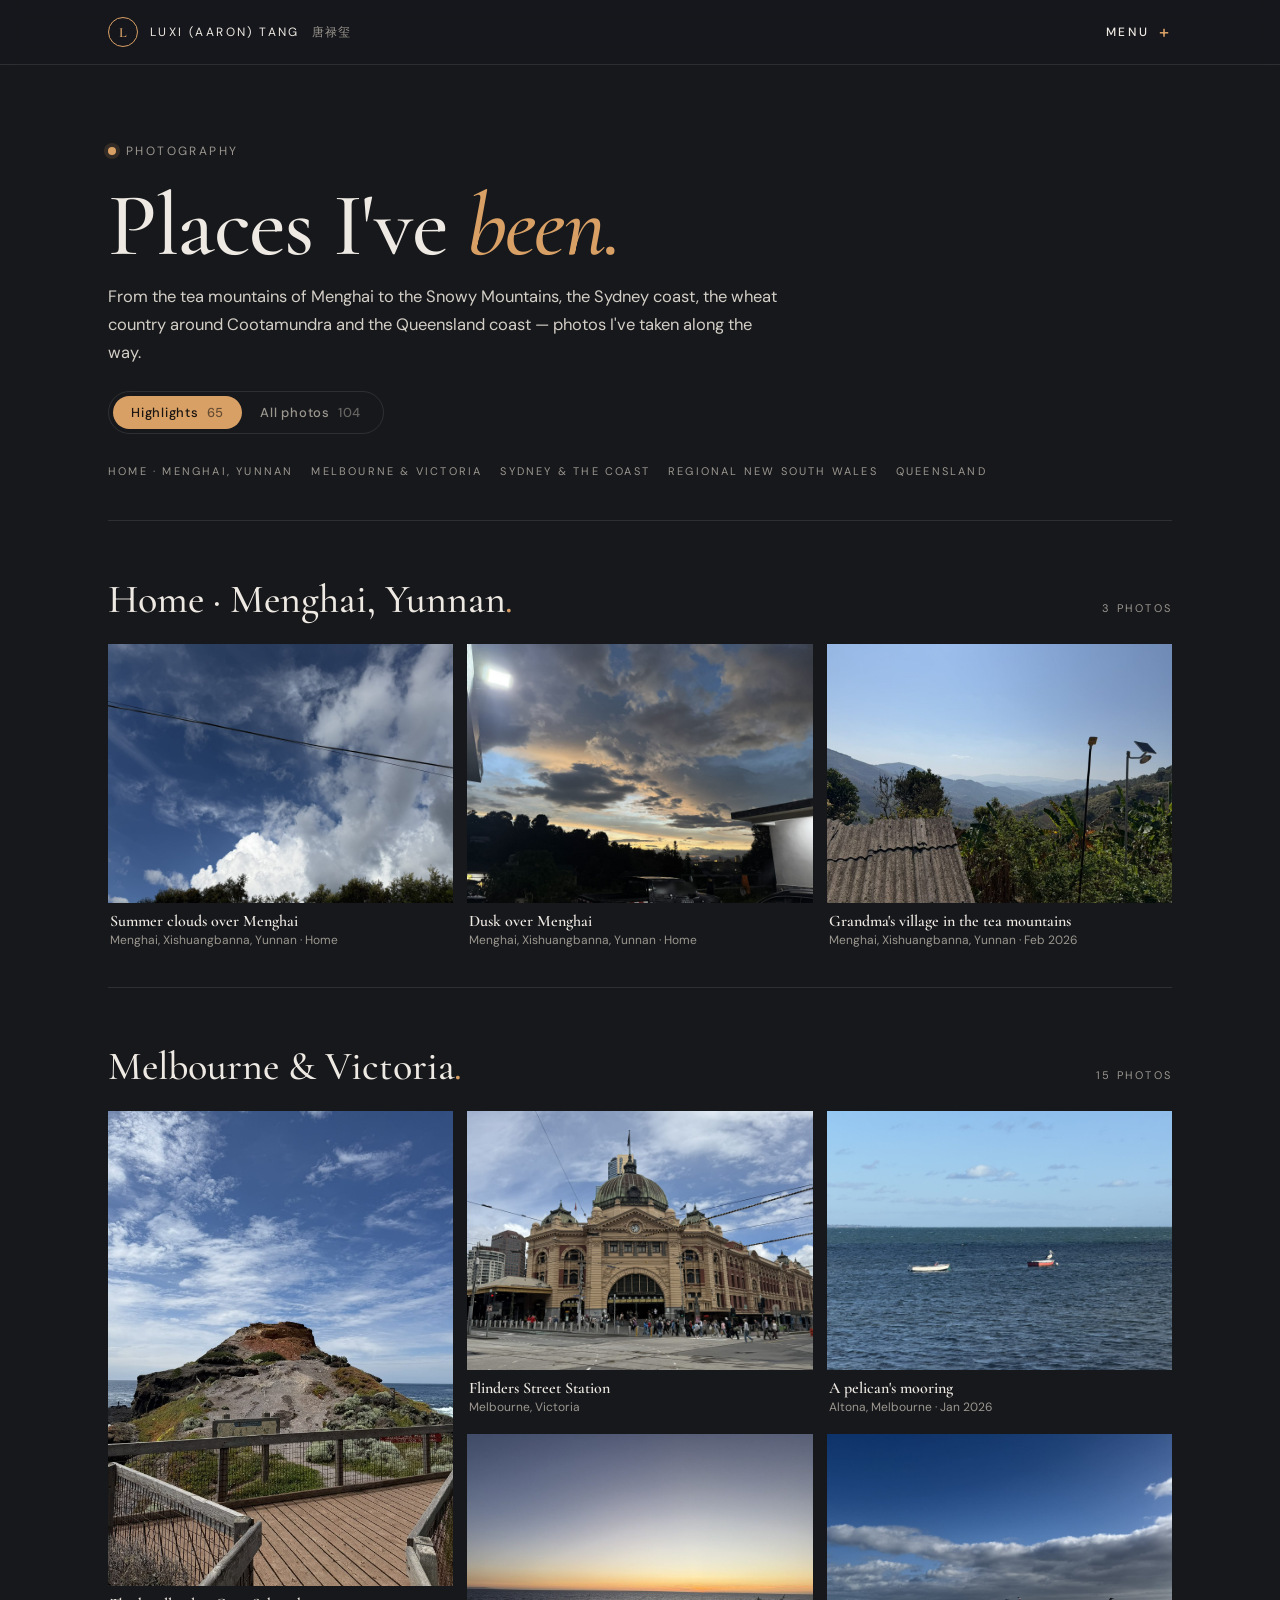
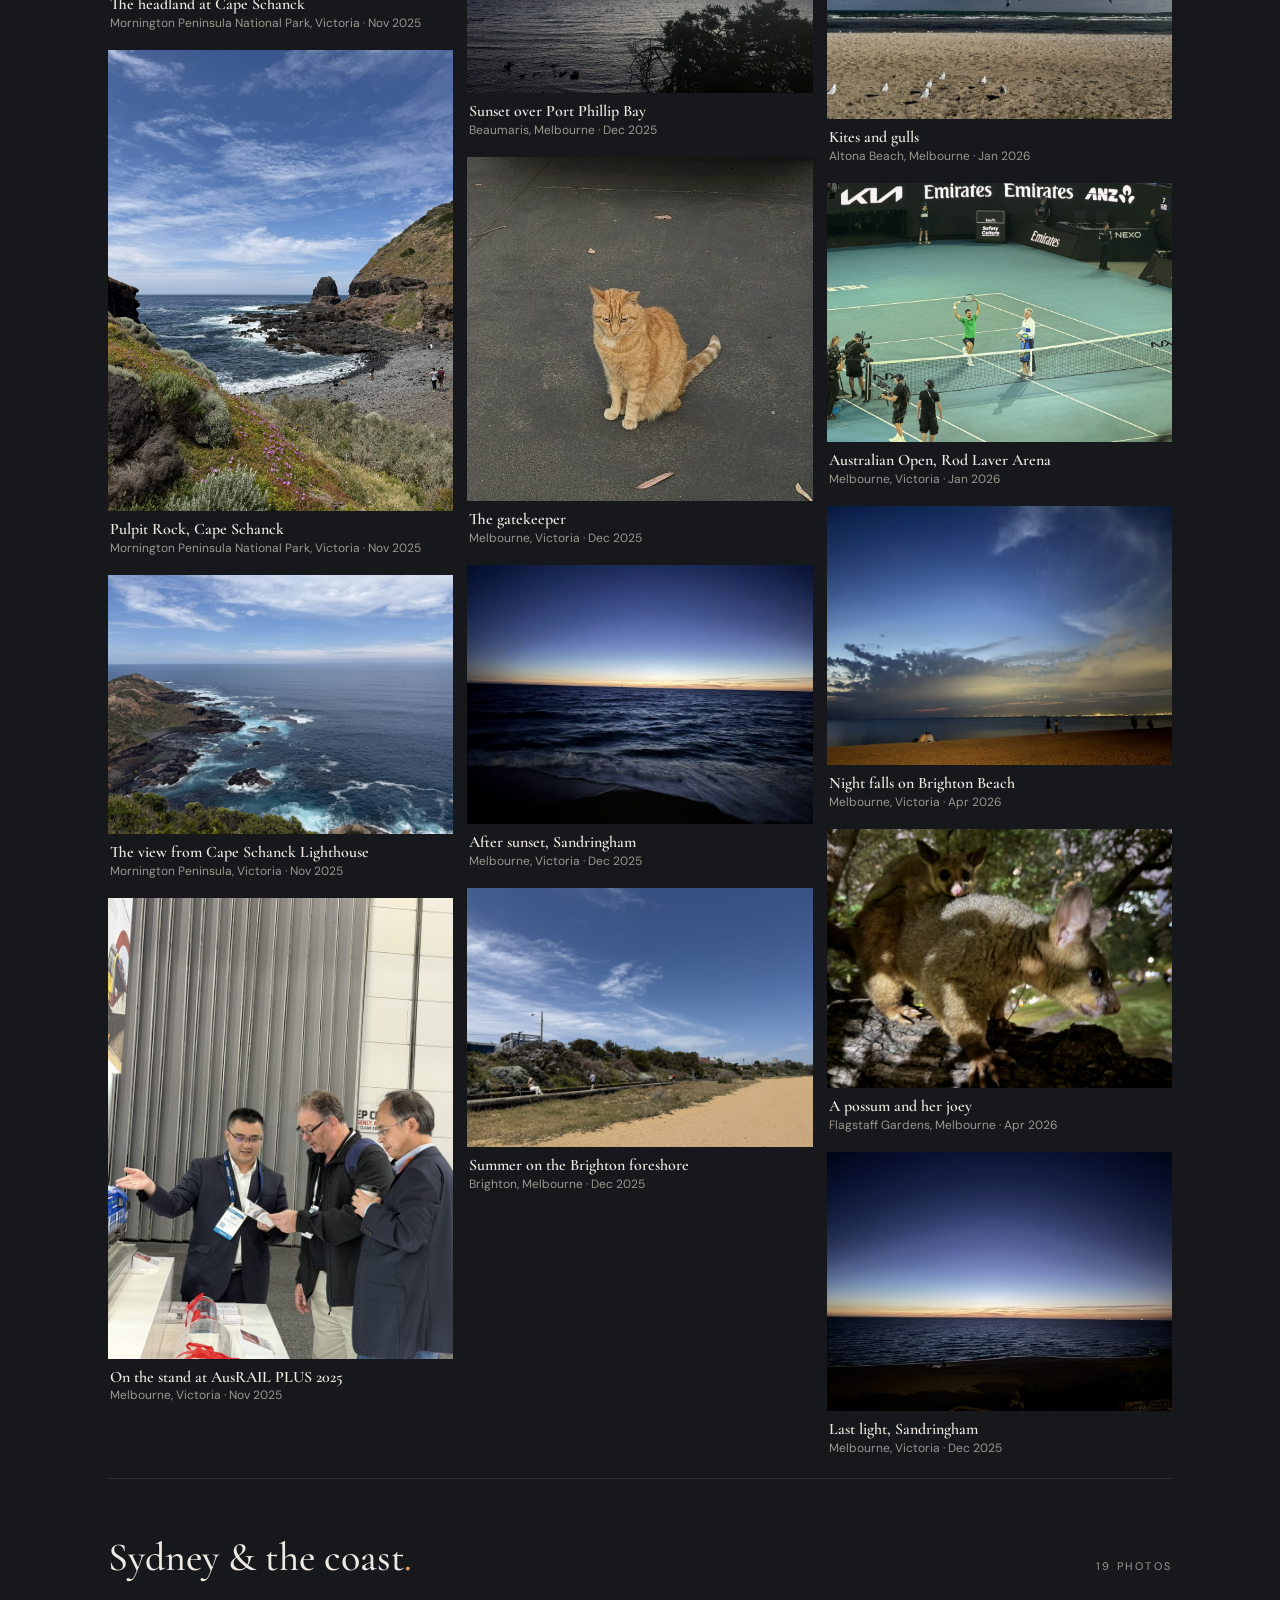
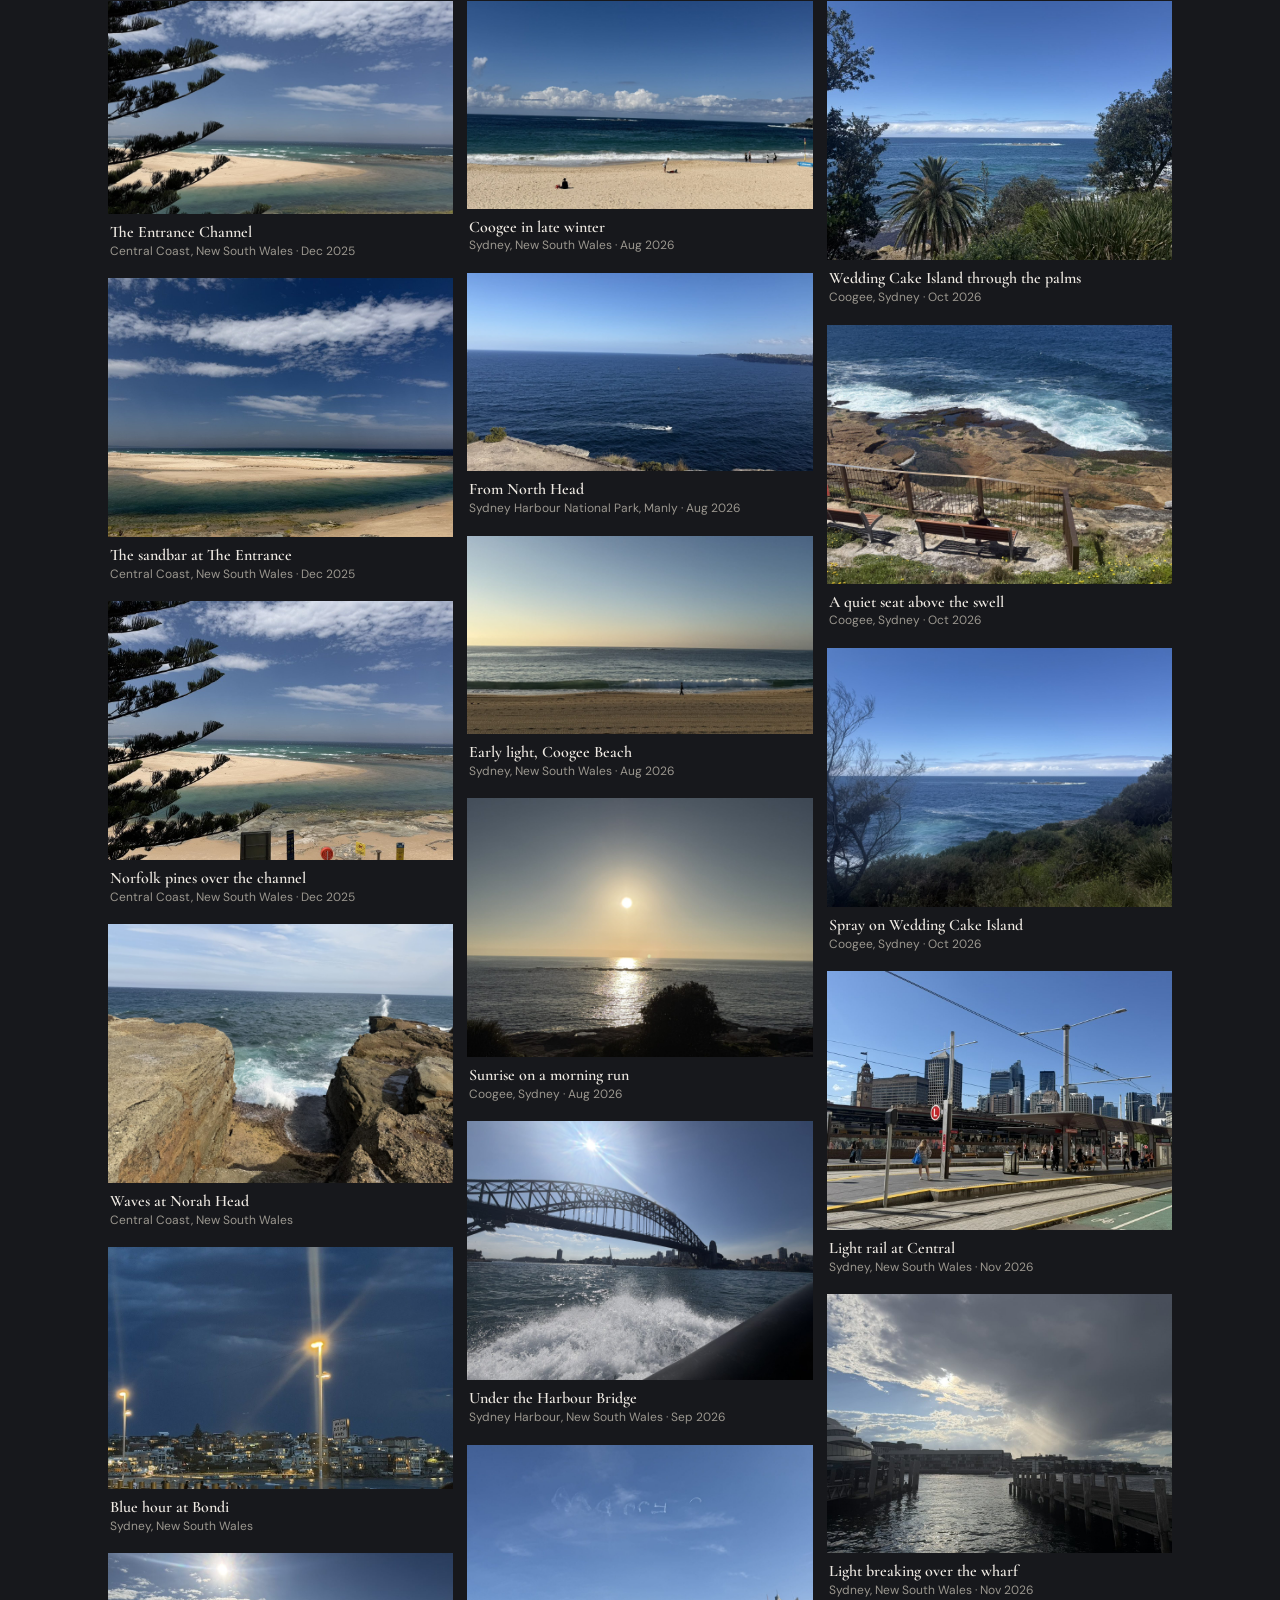
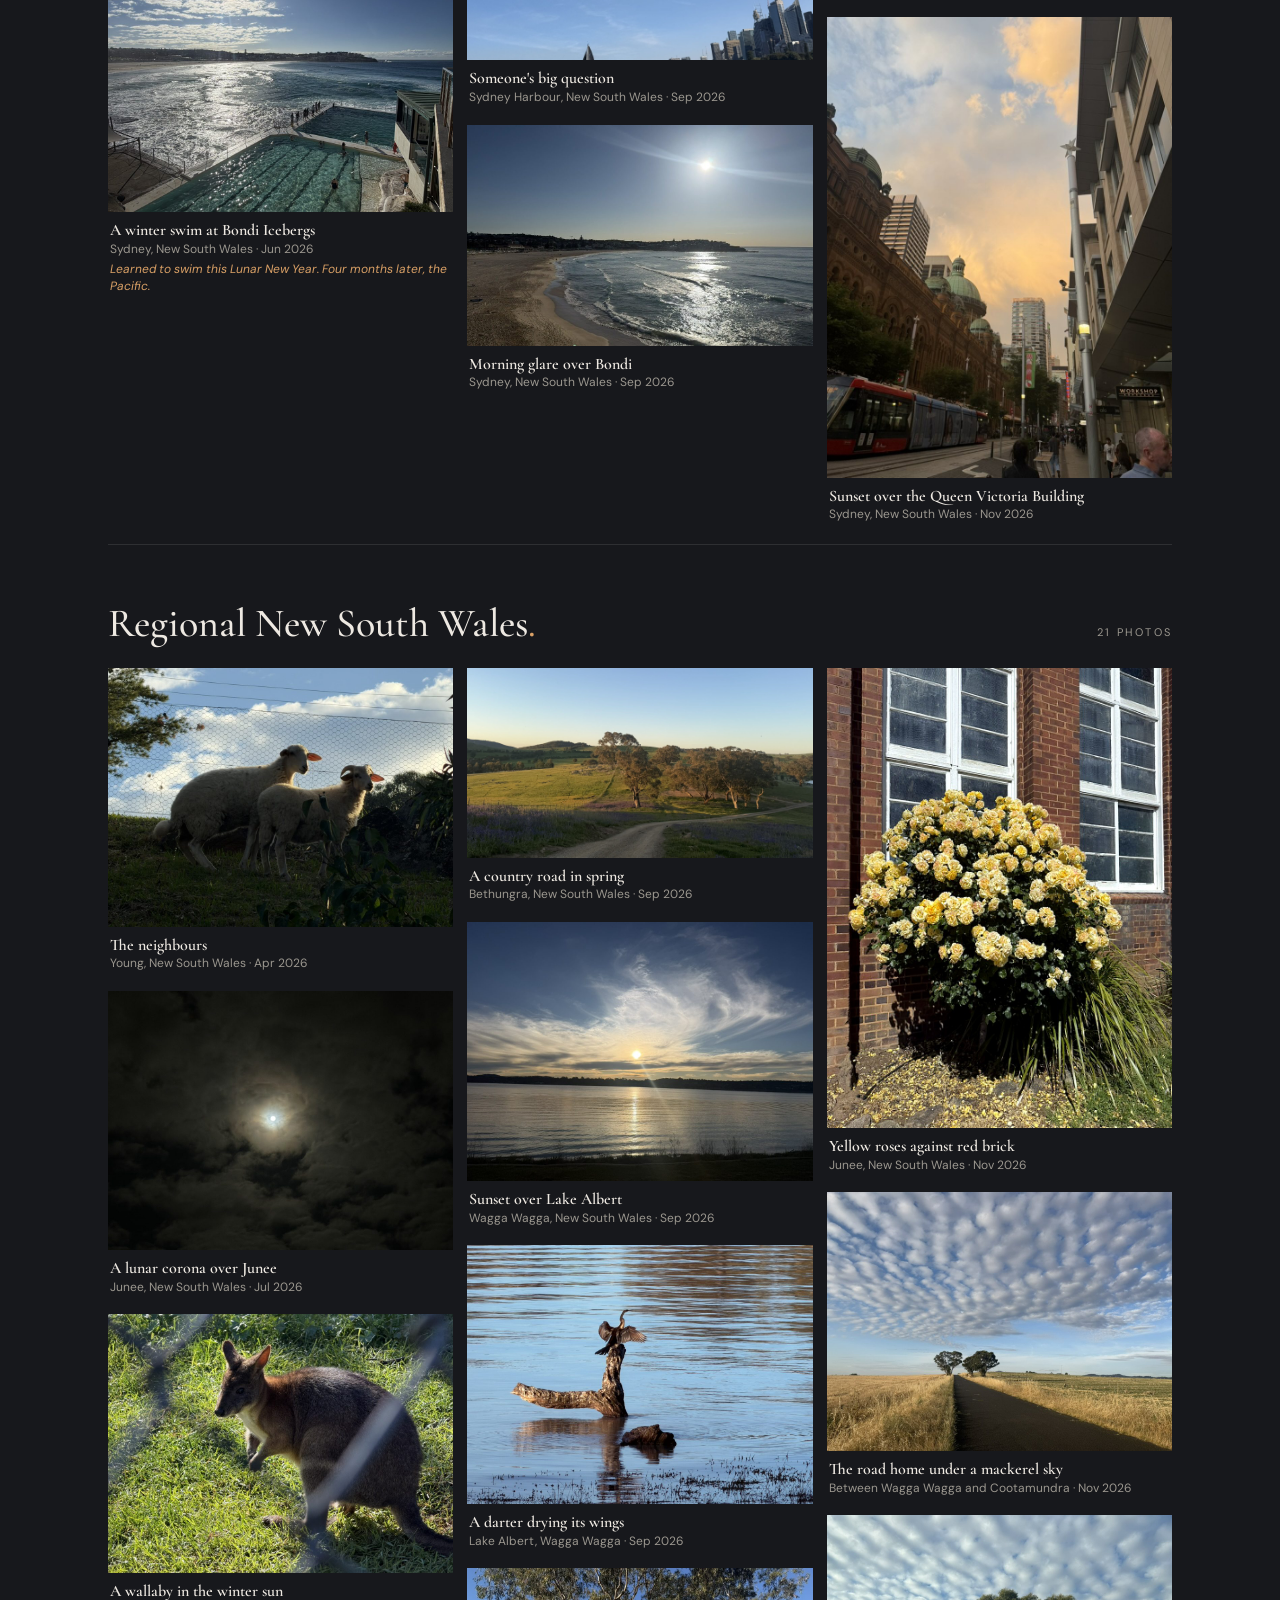
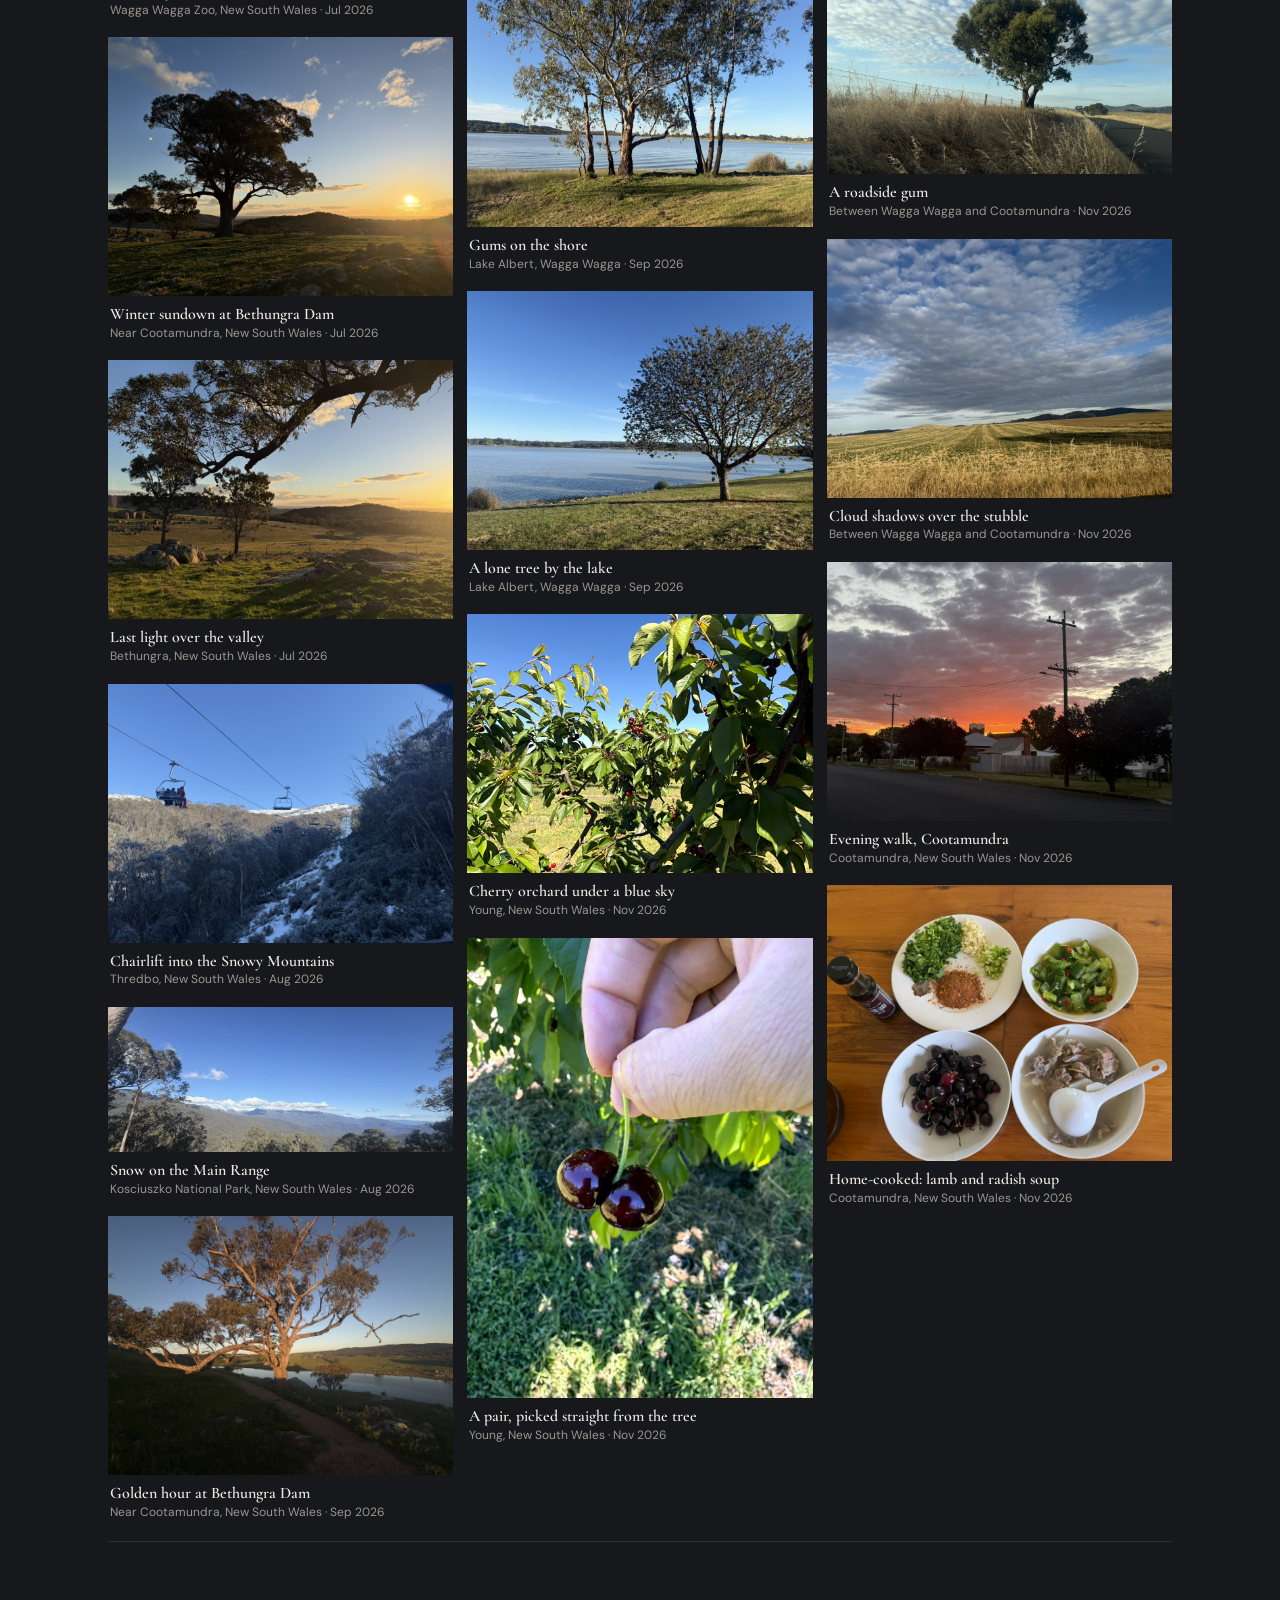
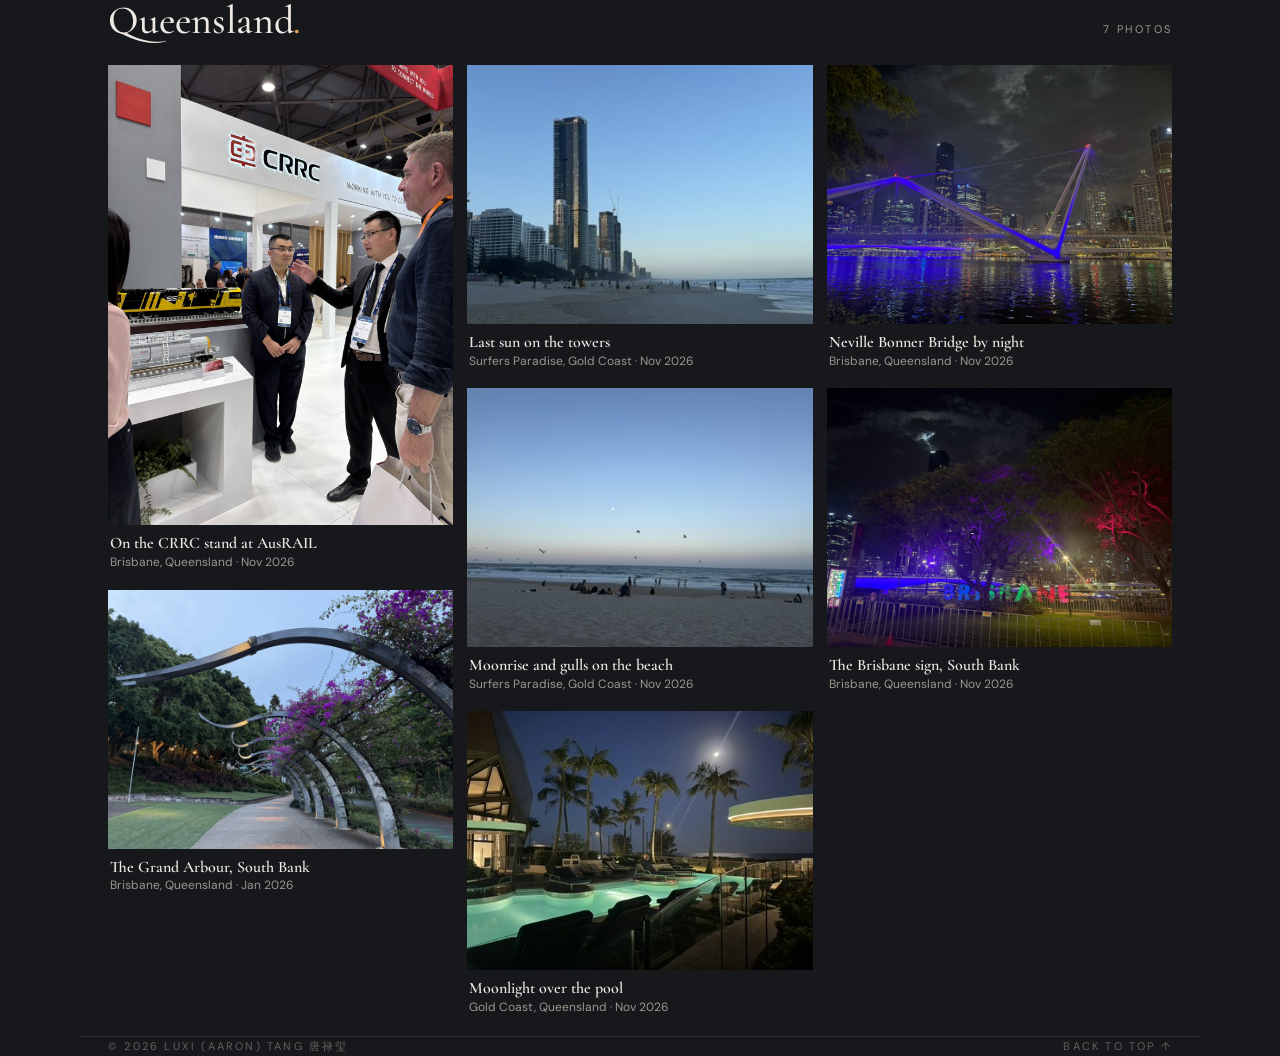
==== commit e0c9e4a4: "Add Nov 2026 photos" ====
--- a/photography.html
+++ b/photography.html
@@ -5,7 +5,7 @@
 <meta name="viewport" content="width=device-width, initial-scale=1">
 <meta name="theme-color" content="#17181c">
 <title>Photography · Luxi Tang</title>
-<meta name="description" content="Photographs by Luxi (Aaron) Tang — Menghai, Melbourne, Sydney and regional New South Wales.">
+<meta name="description" content="Photographs by Luxi (Aaron) Tang — Menghai, Melbourne, Sydney, regional New South Wales and Queensland.">
 <link rel="preconnect" href="https://fonts.googleapis.com">
 <link rel="preconnect" href="https://fonts.gstatic.com" crossorigin>
 <link href="https://fonts.googleapis.com/css2?family=Cormorant+Garamond:ital,wght@0,500;0,600;1,500&family=DM+Sans:wght@400;500;600&display=swap" rel="stylesheet">
@@ -29,14 +29,14 @@
   <div class="phead">
     <div class="hello">Photography</div>
     <h1>Places I've <em>been.</em></h1>
-    <p class="prose">From the tea mountains of Menghai to the Snowy Mountains, the Sydney coast and the wheat country around Cootamundra — photos I've taken along the way.</p>
+    <p class="prose">From the tea mountains of Menghai to the Snowy Mountains, the Sydney coast, the wheat country around Cootamundra and the Queensland coast — photos I've taken along the way.</p>
     <div class="gtabs" role="tablist">
-      <button type="button" class="gtab on" data-mode="hl" role="tab" aria-selected="true">Highlights <span>53</span></button>
-      <button type="button" class="gtab" data-mode="all" role="tab" aria-selected="false">All photos <span>71</span></button>
+      <button type="button" class="gtab on" data-mode="hl" role="tab" aria-selected="true">Highlights <span>65</span></button>
+      <button type="button" class="gtab" data-mode="all" role="tab" aria-selected="false">All photos <span>104</span></button>
     </div>
     <div class="gjump"><a href="#g0">Home · Menghai, Yunnan</a><a href="#g1">Melbourne &amp; Victoria</a><a href="#g2">Sydney &amp; the coast</a><a href="#g3">Regional New South Wales</a><a href="#g4">Queensland</a></div>
   </div>
-  <div class="mode-hl" id="gwrap"><section class="ggroup" id="g0"><div class="ghead"><h2>Home · Menghai, Yunnan<em>.</em></h2><small>4 photos</small></div><div class="grid"><figure class="gitem" data-hl="0"><button type="button" class="gbtn" aria-label="Open photo: Night sky over Menghai"><img loading="lazy" src="gallery/01-menghai-night-sky.jpg" width="1024" height="768" alt="Night sky over Menghai"></button><figcaption><b>Night sky over Menghai</b><span>Menghai, Xishuangbanna, Yunnan · Home</span></figcaption></figure><figure class="gitem" data-hl="1"><button type="button" class="gbtn" aria-label="Open photo: Summer clouds over Menghai"><img loading="lazy" src="gallery/02-menghai-day-sky.jpg" width="1600" height="1200" alt="Summer clouds over Menghai"></button><figcaption><b>Summer clouds over Menghai</b><span>Menghai, Xishuangbanna, Yunnan · Home</span></figcaption></figure><figure class="gitem" data-hl="1"><button type="button" class="gbtn" aria-label="Open photo: Dusk over Menghai"><img loading="lazy" src="gallery/03-menghai-dusk.jpg" width="1600" height="1200" alt="Dusk over Menghai"></button><figcaption><b>Dusk over Menghai</b><span>Menghai, Xishuangbanna, Yunnan · Home</span></figcaption></figure><figure class="gitem" data-hl="1"><button type="button" class="gbtn" aria-label="Open photo: Grandma&#x27;s village in the tea mountains"><img loading="lazy" src="gallery/24-grandmas-village.jpg" width="1024" height="768" alt="Grandma&#x27;s village in the tea mountains"></button><figcaption><b>Grandma&#x27;s village in the tea mountains</b><span>Menghai, Xishuangbanna, Yunnan · Feb 2026</span></figcaption></figure></div></section><section class="ggroup" id="g1"><div class="ghead"><h2>Melbourne &amp; Victoria<em>.</em></h2><small>19 photos</small></div><div class="grid"><figure class="gitem" data-hl="1"><button type="button" class="gbtn" aria-label="Open photo: The headland at Cape Schanck"><img loading="lazy" src="gallery/04-cape-schanck.jpg" width="1163" height="1600" alt="The headland at Cape Schanck"></button><figcaption><b>The headland at Cape Schanck</b><span>Mornington Peninsula National Park, Victoria · Nov 2025</span></figcaption></figure><figure class="gitem" data-hl="1"><button type="button" class="gbtn" aria-label="Open photo: Pulpit Rock, Cape Schanck"><img loading="lazy" src="gallery/05-pulpit-rock.jpg" width="1200" height="1600" alt="Pulpit Rock, Cape Schanck"></button><figcaption><b>Pulpit Rock, Cape Schanck</b><span>Mornington Peninsula National Park, Victoria · Nov 2025</span></figcaption></figure><figure class="gitem" data-hl="1"><button type="button" class="gbtn" aria-label="Open photo: The view from Cape Schanck Lighthouse"><img loading="lazy" src="gallery/06-cape-schanck-coast.jpg" width="1600" height="1200" alt="The view from Cape Schanck Lighthouse"></button><figcaption><b>The view from Cape Schanck Lighthouse</b><span>Mornington Peninsula, Victoria · Nov 2025</span></figcaption></figure><figure class="gitem" data-hl="1"><button type="button" class="gbtn" aria-label="Open photo: On the stand at AusRAIL PLUS 2025"><img loading="lazy" src="gallery/07-ausrail-expo.jpg" width="768" height="1024" alt="On the stand at AusRAIL PLUS 2025"></button><figcaption><b>On the stand at AusRAIL PLUS 2025</b><span>Melbourne, Victoria · Nov 2025</span></figcaption></figure><figure class="gitem" data-hl="1"><button type="button" class="gbtn" aria-label="Open photo: Flinders Street Station"><img loading="lazy" src="gallery/08-flinders-street.jpg" width="1600" height="1200" alt="Flinders Street Station"></button><figcaption><b>Flinders Street Station</b><span>Melbourne, Victoria</span></figcaption></figure><figure class="gitem" data-hl="1"><button type="button" class="gbtn" aria-label="Open photo: Sunset over Port Phillip Bay"><img loading="lazy" src="gallery/13-beaumaris-sunset.jpg" width="1024" height="768" alt="Sunset over Port Phillip Bay"></button><figcaption><b>Sunset over Port Phillip Bay</b><span>Beaumaris, Melbourne · Dec 2025</span></figcaption></figure><figure class="gitem" data-hl="1"><button type="button" class="gbtn" aria-label="Open photo: The gatekeeper"><img loading="lazy" src="gallery/14-melbourne-cat.jpg" width="688" height="684" alt="The gatekeeper"></button><figcaption><b>The gatekeeper</b><span>Melbourne, Victoria · Dec 2025</span></figcaption></figure><figure class="gitem" data-hl="1"><button type="button" class="gbtn" aria-label="Open photo: After sunset, Sandringham"><img loading="lazy" src="gallery/15-sandringham-blue.jpg" width="1024" height="768" alt="After sunset, Sandringham"></button><figcaption><b>After sunset, Sandringham</b><span>Melbourne, Victoria · Dec 2025</span></figcaption></figure><figure class="gitem" data-hl="1"><button type="button" class="gbtn" aria-label="Open photo: Summer on the Brighton foreshore"><img loading="lazy" src="gallery/68-brighton-foreshore.jpg" width="1600" height="1200" alt="Summer on the Brighton foreshore"></button><figcaption><b>Summer on the Brighton foreshore</b><span>Brighton, Melbourne · Dec 2025</span></figcaption></figure><figure class="gitem" data-hl="0"><button type="button" class="gbtn" aria-label="Open photo: Along the Yarra River"><img loading="lazy" src="gallery/16-yarra-river.jpg" width="799" height="768" alt="Along the Yarra River"></button><figcaption><b>Along the Yarra River</b><span>Melbourne, Victoria · Jan 2026</span></figcaption></figure><figure class="gitem" data-hl="0"><button type="button" class="gbtn" aria-label="Open photo: Rowers on the Yarra, on a morning run"><img loading="lazy" src="gallery/17-yarra-rowers.jpg" width="840" height="768" alt="Rowers on the Yarra, on a morning run"></button><figcaption><b>Rowers on the Yarra, on a morning run</b><span>Kings Domain, Melbourne · Jan 2026</span></figcaption></figure><figure class="gitem" data-hl="1"><button type="button" class="gbtn" aria-label="Open photo: A pelican&#x27;s mooring"><img loading="lazy" src="gallery/20-altona-pelican.jpg" width="1600" height="1200" alt="A pelican&#x27;s mooring"></button><figcaption><b>A pelican&#x27;s mooring</b><span>Altona, Melbourne · Jan 2026</span></figcaption></figure><figure class="gitem" data-hl="1"><button type="button" class="gbtn" aria-label="Open photo: Kites and gulls"><img loading="lazy" src="gallery/21-altona-kites.jpg" width="1600" height="1318" alt="Kites and gulls"></button><figcaption><b>Kites and gulls</b><span>Altona Beach, Melbourne · Jan 2026</span></figcaption></figure><figure class="gitem" data-hl="0"><button type="button" class="gbtn" aria-label="Open photo: Shade by the bay"><img loading="lazy" src="gallery/22-altona-shelter.jpg" width="1600" height="1200" alt="Shade by the bay"></button><figcaption><b>Shade by the bay</b><span>Altona Beach, Melbourne · Jan 2026</span></figcaption></figure><figure class="gitem" data-hl="1"><button type="button" class="gbtn" aria-label="Open photo: Australian Open, Rod Laver Arena"><img loading="lazy" src="gallery/23-australian-open.jpg" width="1024" height="768" alt="Australian Open, Rod Laver Arena"></button><figcaption><b>Australian Open, Rod Laver Arena</b><span>Melbourne, Victoria · Jan 2026</span></figcaption></figure><figure class="gitem" data-hl="1"><button type="button" class="gbtn" aria-label="Open photo: Night falls on Brighton Beach"><img loading="lazy" src="gallery/25-brighton-night.jpg" width="1600" height="1200" alt="Night falls on Brighton Beach"></button><figcaption><b>Night falls on Brighton Beach</b><span>Melbourne, Victoria · Apr 2026</span></figcaption></figure><figure class="gitem" data-hl="1"><button type="button" class="gbtn" aria-label="Open photo: A possum and her joey"><img loading="lazy" src="gallery/26-possums.jpg" width="1024" height="768" alt="A possum and her joey"></button><figcaption><b>A possum and her joey</b><span>Flagstaff Gardens, Melbourne · Apr 2026</span></figcaption></figure><figure class="gitem" data-hl="1"><button type="button" class="gbtn" aria-label="Open photo: Last light, Sandringham"><img loading="lazy" src="gallery/51-sandringham-sunset.jpg" width="1024" height="768" alt="Last light, Sandringham"></button><figcaption><b>Last light, Sandringham</b><span>Melbourne, Victoria · Dec 2025</span></figcaption></figure><figure class="gitem" data-hl="0"><button type="button" class="gbtn" aria-label="Open photo: The cliffs of Cape Schanck"><img loading="lazy" src="gallery/52-cape-schanck-headland.jpg" width="1024" height="768" alt="The cliffs of Cape Schanck"></button><figcaption><b>The cliffs of Cape Schanck</b><span>Mornington Peninsula, Victoria · Nov 2025</span></figcaption></figure></div></section><section class="ggroup" id="g2"><div class="ghead"><h2>Sydney &amp; the coast<em>.</em></h2><small>20 photos</small></div><div class="grid"><figure class="gitem" data-hl="1"><button type="button" class="gbtn" aria-label="Open photo: The Entrance Channel"><img loading="lazy" src="gallery/09-the-entrance.jpg" width="1600" height="984" alt="The Entrance Channel"></button><figcaption><b>The Entrance Channel</b><span>Central Coast, New South Wales · Dec 2025</span></figcaption></figure><figure class="gitem" data-hl="1"><button type="button" class="gbtn" aria-label="Open photo: The sandbar at The Entrance"><img loading="lazy" src="gallery/65-the-entrance-sandbar.jpg" width="1024" height="768" alt="The sandbar at The Entrance"></button><figcaption><b>The sandbar at The Entrance</b><span>Central Coast, New South Wales · Dec 2025</span></figcaption></figure><figure class="gitem" data-hl="1"><button type="button" class="gbtn" aria-label="Open photo: Norfolk pines over the channel"><img loading="lazy" src="gallery/66-the-entrance-pines.jpg" width="1024" height="768" alt="Norfolk pines over the channel"></button><figcaption><b>Norfolk pines over the channel</b><span>Central Coast, New South Wales · Dec 2025</span></figcaption></figure><figure class="gitem" data-hl="0"><button type="button" class="gbtn" aria-label="Open photo: Wading the shallows"><img loading="lazy" src="gallery/67-the-entrance-waders.jpg" width="1024" height="768" alt="Wading the shallows"></button><figcaption><b>Wading the shallows</b><span>Central Coast, New South Wales · Dec 2025</span></figcaption></figure><figure class="gitem" data-hl="1"><button type="button" class="gbtn" aria-label="Open photo: Waves at Norah Head"><img loading="lazy" src="gallery/10-norah-head.jpg" width="1600" height="1200" alt="Waves at Norah Head"></button><figcaption><b>Waves at Norah Head</b><span>Central Coast, New South Wales</span></figcaption></figure><figure class="gitem" data-hl="1"><button type="button" class="gbtn" aria-label="Open photo: Blue hour at Bondi"><img loading="lazy" src="gallery/12-bondi-dusk.jpg" width="943" height="660" alt="Blue hour at Bondi"></button><figcaption><b>Blue hour at Bondi</b><span>Sydney, New South Wales</span></figcaption></figure><figure class="gitem" data-hl="1"><button type="button" class="gbtn" aria-label="Open photo: A winter swim at Bondi Icebergs"><img loading="lazy" src="gallery/28-bondi-icebergs.jpg" width="1024" height="768" alt="A winter swim at Bondi Icebergs"></button><figcaption><b>A winter swim at Bondi Icebergs</b><span>Sydney, New South Wales · Jun 2026</span><span class="gnote">Learned to swim this Lunar New Year. Four months later, the Pacific.</span></figcaption></figure><figure class="gitem" data-hl="0"><button type="button" class="gbtn" aria-label="Open photo: Whale watching off Sydney"><img loading="lazy" src="gallery/29-whale.jpg" width="1024" height="300" alt="Whale watching off Sydney"></button><figcaption><b>Whale watching off Sydney</b><span>Sydney, New South Wales · Jun 2026</span></figcaption></figure><figure class="gitem" data-hl="1"><button type="button" class="gbtn" aria-label="Open photo: Coogee in late winter"><img loading="lazy" src="gallery/37-coogee.jpg" width="1600" height="960" alt="Coogee in late winter"></button><figcaption><b>Coogee in late winter</b><span>Sydney, New South Wales · Aug 2026</span></figcaption></figure><figure class="gitem" data-hl="1"><button type="button" class="gbtn" aria-label="Open photo: From North Head"><img loading="lazy" src="gallery/38-north-head.jpg" width="1600" height="920" alt="From North Head"></button><figcaption><b>From North Head</b><span>Sydney Harbour National Park, Manly · Aug 2026</span></figcaption></figure><figure class="gitem" data-hl="1"><button type="button" class="gbtn" aria-label="Open photo: Early light, Coogee Beach"><img loading="lazy" src="gallery/39-coogee-walker.jpg" width="1600" height="920" alt="Early light, Coogee Beach"></button><figcaption><b>Early light, Coogee Beach</b><span>Sydney, New South Wales · Aug 2026</span></figcaption></figure><figure class="gitem" data-hl="1"><button type="button" class="gbtn" aria-label="Open photo: Sunrise on a morning run"><img loading="lazy" src="gallery/40-coogee-sunrise.jpg" width="1600" height="1200" alt="Sunrise on a morning run"></button><figcaption><b>Sunrise on a morning run</b><span>Coogee, Sydney · Aug 2026</span></figcaption></figure><figure class="gitem" data-hl="1"><button type="button" class="gbtn" aria-label="Open photo: Under the Harbour Bridge"><img loading="lazy" src="gallery/41-harbour-bridge.jpg" width="1600" height="1200" alt="Under the Harbour Bridge"></button><figcaption><b>Under the Harbour Bridge</b><span>Sydney Harbour, New South Wales · Sep 2026</span></figcaption></figure><figure class="gitem" data-hl="1"><button type="button" class="gbtn" aria-label="Open photo: Someone&#x27;s big question"><img loading="lazy" src="gallery/42-skywriting.jpg" width="1600" height="1000" alt="Someone&#x27;s big question"></button><figcaption><b>Someone&#x27;s big question</b><span>Sydney Harbour, New South Wales · Sep 2026</span></figcaption></figure><figure class="gitem" data-hl="1"><button type="button" class="gbtn" aria-label="Open photo: Morning glare over Bondi"><img loading="lazy" src="gallery/43-bondi-morning.jpg" width="1024" height="655" alt="Morning glare over Bondi"></button><figcaption><b>Morning glare over Bondi</b><span>Sydney, New South Wales · Sep 2026</span></figcaption></figure><figure class="gitem" data-hl="1"><button type="button" class="gbtn" aria-label="Open photo: Wedding Cake Island through the palms"><img loading="lazy" src="gallery/50-wedding-cake-island.jpg" width="1024" height="768" alt="Wedding Cake Island through the palms"></button><figcaption><b>Wedding Cake Island through the palms</b><span>Coogee, Sydney · Oct 2026</span></figcaption></figure><figure class="gitem" data-hl="1"><button type="button" class="gbtn" aria-label="Open photo: A quiet seat above the swell"><img loading="lazy" src="gallery/73-coogee-bench.jpg" width="1600" height="1200" alt="A quiet seat above the swell"></button><figcaption><b>A quiet seat above the swell</b><span>Coogee, Sydney · Oct 2026</span></figcaption></figure><figure class="gitem" data-hl="0"><button type="button" class="gbtn" aria-label="Open photo: Shallows at The Entrance"><img loading="lazy" src="gallery/53-the-entrance-calm.jpg" width="1024" height="768" alt="Shallows at The Entrance"></button><figcaption><b>Shallows at The Entrance</b><span>Central Coast, New South Wales · Dec 2025</span></figcaption></figure><figure class="gitem" data-hl="0"><button type="button" class="gbtn" aria-label="Open photo: Bondi Bay from the cliffs"><img loading="lazy" src="gallery/54-bondi-bay.jpg" width="1024" height="768" alt="Bondi Bay from the cliffs"></button><figcaption><b>Bondi Bay from the cliffs</b><span>Sydney, New South Wales · May 2026</span></figcaption></figure><figure class="gitem" data-hl="1"><button type="button" class="gbtn" aria-label="Open photo: Spray on Wedding Cake Island"><img loading="lazy" src="gallery/55-wedding-cake-spray.jpg" width="1600" height="1200" alt="Spray on Wedding Cake Island"></button><figcaption><b>Spray on Wedding Cake Island</b><span>Coogee, Sydney · Oct 2026</span></figcaption></figure><figure class="gitem" data-hl="0"><button type="button" class="gbtn" aria-label="Open photo: Swell on the Bondi rocks"><img loading="lazy" src="gallery/56-bondi-rocks.jpg" width="1024" height="768" alt="Swell on the Bondi rocks"></button><figcaption><b>Swell on the Bondi rocks</b><span>Sydney, New South Wales · Sep 2026</span></figcaption></figure></div></section><section class="ggroup" id="g3"><div class="ghead"><h2>Regional New South Wales<em>.</em></h2><small>21 photos</small></div><div class="grid"><figure class="gitem" data-hl="1"><button type="button" class="gbtn" aria-label="Open photo: The neighbours"><img loading="lazy" src="gallery/27-young-sheep.jpg" width="1024" height="768" alt="The neighbours"></button><figcaption><b>The neighbours</b><span>Young, New South Wales · Apr 2026</span></figcaption></figure><figure class="gitem" data-hl="1"><button type="button" class="gbtn" aria-label="Open photo: A lunar corona over Junee"><img loading="lazy" src="gallery/30-junee-moon.jpg" width="1024" height="768" alt="A lunar corona over Junee"></button><figcaption><b>A lunar corona over Junee</b><span>Junee, New South Wales · Jul 2026</span></figcaption></figure><figure class="gitem" data-hl="1"><button type="button" class="gbtn" aria-label="Open photo: A wallaby in the winter sun"><img loading="lazy" src="gallery/31-wagga-wallaby.jpg" width="1024" height="768" alt="A wallaby in the winter sun"></button><figcaption><b>A wallaby in the winter sun</b><span>Wagga Wagga Zoo, New South Wales · Jul 2026</span></figcaption></figure><figure class="gitem" data-hl="1"><button type="button" class="gbtn" aria-label="Open photo: Winter sundown at Bethungra Dam"><img loading="lazy" src="gallery/61-bethungra-winter-sundown.jpg" width="1024" height="768" alt="Winter sundown at Bethungra Dam"></button><figcaption><b>Winter sundown at Bethungra Dam</b><span>Near Cootamundra, New South Wales · Jul 2026</span></figcaption></figure><figure class="gitem" data-hl="1"><button type="button" class="gbtn" aria-label="Open photo: Last light over the valley"><img loading="lazy" src="gallery/62-bethungra-valley-light.jpg" width="1024" height="768" alt="Last light over the valley"></button><figcaption><b>Last light over the valley</b><span>Bethungra, New South Wales · Jul 2026</span></figcaption></figure><figure class="gitem" data-hl="0"><button type="button" class="gbtn" aria-label="Open photo: Above Bethungra Dam"><img loading="lazy" src="gallery/63-bethungra-dam-above.jpg" width="1024" height="768" alt="Above Bethungra Dam"></button><figcaption><b>Above Bethungra Dam</b><span>Bethungra, New South Wales · Jul 2026</span></figcaption></figure><figure class="gitem" data-hl="0"><button type="button" class="gbtn" aria-label="Open photo: A gravel road at dusk"><img loading="lazy" src="gallery/64-bethungra-gravel-road.jpg" width="1024" height="768" alt="A gravel road at dusk"></button><figcaption><b>A gravel road at dusk</b><span>Bethungra, New South Wales · Jul 2026</span></figcaption></figure><figure class="gitem" data-hl="1"><button type="button" class="gbtn" aria-label="Open photo: Chairlift into the Snowy Mountains"><img loading="lazy" src="gallery/32-thredbo-chairlift.jpg" width="1600" height="1200" alt="Chairlift into the Snowy Mountains"></button><figcaption><b>Chairlift into the Snowy Mountains</b><span>Thredbo, New South Wales · Aug 2026</span></figcaption></figure><figure class="gitem" data-hl="0"><button type="button" class="gbtn" aria-label="Open photo: A morning run at Thredbo"><img loading="lazy" src="gallery/33-thredbo-run.jpg" width="1600" height="1200" alt="A morning run at Thredbo"></button><figcaption><b>A morning run at Thredbo</b><span>Thredbo, New South Wales · Aug 2026</span></figcaption></figure><figure class="gitem" data-hl="1"><button type="button" class="gbtn" aria-label="Open photo: Snow on the Main Range"><img loading="lazy" src="gallery/34-main-range.jpg" width="964" height="405" alt="Snow on the Main Range"></button><figcaption><b>Snow on the Main Range</b><span>Kosciuszko National Park, New South Wales · Aug 2026</span></figcaption></figure><figure class="gitem" data-hl="0"><button type="button" class="gbtn" aria-label="Open photo: Light on the Thredbo River"><img loading="lazy" src="gallery/35-thredbo-river.jpg" width="1600" height="1200" alt="Light on the Thredbo River"></button><figcaption><b>Light on the Thredbo River</b><span>Kosciuszko National Park, New South Wales · Aug 2026</span></figcaption></figure><figure class="gitem" data-hl="1"><button type="button" class="gbtn" aria-label="Open photo: Golden hour at Bethungra Dam"><img loading="lazy" src="gallery/44-bethungra-gum.jpg" width="1600" height="1200" alt="Golden hour at Bethungra Dam"></button><figcaption><b>Golden hour at Bethungra Dam</b><span>Near Cootamundra, New South Wales · Sep 2026</span></figcaption></figure><figure class="gitem" data-hl="1"><button type="button" class="gbtn" aria-label="Open photo: A country road in spring"><img loading="lazy" src="gallery/45-bethungra-road.jpg" width="1600" height="880" alt="A country road in spring"></button><figcaption><b>A country road in spring</b><span>Bethungra, New South Wales · Sep 2026</span></figcaption></figure><figure class="gitem" data-hl="0"><button type="button" class="gbtn" aria-label="Open photo: Sundown on the drive home"><img loading="lazy" src="gallery/46-bethungra-sunset.jpg" width="1024" height="768" alt="Sundown on the drive home"></button><figcaption><b>Sundown on the drive home</b><span>Bethungra, New South Wales · Sep 2026</span></figcaption></figure><figure class="gitem" data-hl="1"><button type="button" class="gbtn" aria-label="Open photo: Sunset over Lake Albert"><img loading="lazy" src="gallery/47-lake-albert-sunset.jpg" width="1024" height="768" alt="Sunset over Lake Albert"></button><figcaption><b>Sunset over Lake Albert</b><span>Wagga Wagga, New South Wales · Sep 2026</span></figcaption></figure><figure class="gitem" data-hl="1"><button type="button" class="gbtn" aria-label="Open photo: A darter drying its wings"><img loading="lazy" src="gallery/48-lake-albert-darter.jpg" width="1024" height="768" alt="A darter drying its wings"></button><figcaption><b>A darter drying its wings</b><span>Lake Albert, Wagga Wagga · Sep 2026</span></figcaption></figure><figure class="gitem" data-hl="0"><button type="button" class="gbtn" aria-label="Open photo: Purple swamphens at dusk"><img loading="lazy" src="gallery/49-lake-albert-swamphens.jpg" width="1024" height="768" alt="Purple swamphens at dusk"></button><figcaption><b>Purple swamphens at dusk</b><span>Lake Albert, Wagga Wagga · Sep 2026</span></figcaption></figure><figure class="gitem" data-hl="1"><button type="button" class="gbtn" aria-label="Open photo: Gums on the shore"><img loading="lazy" src="gallery/57-lake-albert-gums.jpg" width="1024" height="768" alt="Gums on the shore"></button><figcaption><b>Gums on the shore</b><span>Lake Albert, Wagga Wagga · Sep 2026</span></figcaption></figure><figure class="gitem" data-hl="1"><button type="button" class="gbtn" aria-label="Open photo: A lone tree by the lake"><img loading="lazy" src="gallery/58-lake-albert-lone-tree.jpg" width="1024" height="768" alt="A lone tree by the lake"></button><figcaption><b>A lone tree by the lake</b><span>Lake Albert, Wagga Wagga · Sep 2026</span></figcaption></figure><figure class="gitem" data-hl="0"><button type="button" class="gbtn" aria-label="Open photo: Through the reeds"><img loading="lazy" src="gallery/59-lake-albert-reeds.jpg" width="1024" height="768" alt="Through the reeds"></button><figcaption><b>Through the reeds</b><span>Lake Albert, Wagga Wagga · Sep 2026</span></figcaption></figure><figure class="gitem" data-hl="0"><button type="button" class="gbtn" aria-label="Open photo: The lakeside track"><img loading="lazy" src="gallery/60-lake-albert-track.jpg" width="768" height="1024" alt="The lakeside track"></button><figcaption><b>The lakeside track</b><span>Lake Albert, Wagga Wagga · Sep 2026</span></figcaption></figure><figure class="gitem" data-hl="1"><button type="button" class="gbtn" aria-label="Open photo: Cherry orchard under a blue sky"><img loading="lazy" src="gallery/69-young-cherry-orchard.jpg" width="1024" height="768" alt="Cherry orchard under a blue sky"></button><figcaption><b>Cherry orchard under a blue sky</b><span>Young, New South Wales · Nov 2026</span></figcaption></figure><figure class="gitem" data-hl="1"><button type="button" class="gbtn" aria-label="Open photo: A pair, picked straight from the tree"><img loading="lazy" src="gallery/70-young-cherry-pair.jpg" width="720" height="960" alt="A pair, picked straight from the tree"></button><figcaption><b>A pair, picked straight from the tree</b><span>Young, New South Wales · Nov 2026</span></figcaption></figure><figure class="gitem" data-hl="1"><button type="button" class="gbtn" aria-label="Open photo: Yellow roses against red brick"><img loading="lazy" src="gallery/71-junee-yellow-roses.jpg" width="768" height="1024" alt="Yellow roses against red brick"></button><figcaption><b>Yellow roses against red brick</b><span>Junee, New South Wales · Nov 2026</span></figcaption></figure><figure class="gitem" data-hl="0"><button type="button" class="gbtn" aria-label="Open photo: Pincushion flowers in bloom"><img loading="lazy" src="gallery/72-junee-pincushions.jpg" width="720" height="960" alt="Pincushion flowers in bloom"></button><figcaption><b>Pincushion flowers in bloom</b><span>Junee, New South Wales · Nov 2026</span></figcaption></figure></div></section><section class="ggroup" id="g4"><div class="ghead"><h2>Queensland<em>.</em></h2><small>2 photos</small></div><div class="grid"><figure class="gitem" data-hl="1"><button type="button" class="gbtn" aria-label="Open photo: The Grand Arbour, South Bank"><img loading="lazy" src="gallery/18-brisbane-arbour.jpg" width="1600" height="1200" alt="The Grand Arbour, South Bank"></button><figcaption><b>The Grand Arbour, South Bank</b><span>Brisbane, Queensland · Jan 2026</span></figcaption></figure><figure class="gitem" data-hl="0"><button type="button" class="gbtn" aria-label="Open photo: Neville Bonner Bridge at dusk"><img loading="lazy" src="gallery/19-brisbane-bridge.jpg" width="1600" height="1200" alt="Neville Bonner Bridge at dusk"></button><figcaption><b>Neville Bonner Bridge at dusk</b><span>Brisbane, Queensland · Jan 2026</span></figcaption></figure></div></section></div>
+  <div class="mode-hl" id="gwrap"><section class="ggroup" id="g0"><div class="ghead"><h2>Home · Menghai, Yunnan<em>.</em></h2><small>4 photos</small></div><div class="grid"><figure class="gitem" data-hl="0"><button type="button" class="gbtn" aria-label="Open photo: Night sky over Menghai"><img loading="lazy" src="gallery/01-menghai-night-sky.jpg" width="1024" height="768" alt="Night sky over Menghai"></button><figcaption><b>Night sky over Menghai</b><span>Menghai, Xishuangbanna, Yunnan · Home</span></figcaption></figure><figure class="gitem" data-hl="1"><button type="button" class="gbtn" aria-label="Open photo: Summer clouds over Menghai"><img loading="lazy" src="gallery/02-menghai-day-sky.jpg" width="1600" height="1200" alt="Summer clouds over Menghai"></button><figcaption><b>Summer clouds over Menghai</b><span>Menghai, Xishuangbanna, Yunnan · Home</span></figcaption></figure><figure class="gitem" data-hl="1"><button type="button" class="gbtn" aria-label="Open photo: Dusk over Menghai"><img loading="lazy" src="gallery/03-menghai-dusk.jpg" width="1600" height="1200" alt="Dusk over Menghai"></button><figcaption><b>Dusk over Menghai</b><span>Menghai, Xishuangbanna, Yunnan · Home</span></figcaption></figure><figure class="gitem" data-hl="1"><button type="button" class="gbtn" aria-label="Open photo: Grandma&#x27;s village in the tea mountains"><img loading="lazy" src="gallery/24-grandmas-village.jpg" width="1024" height="768" alt="Grandma&#x27;s village in the tea mountains"></button><figcaption><b>Grandma&#x27;s village in the tea mountains</b><span>Menghai, Xishuangbanna, Yunnan · Feb 2026</span></figcaption></figure></div></section><section class="ggroup" id="g1"><div class="ghead"><h2>Melbourne &amp; Victoria<em>.</em></h2><small>19 photos</small></div><div class="grid"><figure class="gitem" data-hl="1"><button type="button" class="gbtn" aria-label="Open photo: The headland at Cape Schanck"><img loading="lazy" src="gallery/04-cape-schanck.jpg" width="1163" height="1600" alt="The headland at Cape Schanck"></button><figcaption><b>The headland at Cape Schanck</b><span>Mornington Peninsula National Park, Victoria · Nov 2025</span></figcaption></figure><figure class="gitem" data-hl="1"><button type="button" class="gbtn" aria-label="Open photo: Pulpit Rock, Cape Schanck"><img loading="lazy" src="gallery/05-pulpit-rock.jpg" width="1200" height="1600" alt="Pulpit Rock, Cape Schanck"></button><figcaption><b>Pulpit Rock, Cape Schanck</b><span>Mornington Peninsula National Park, Victoria · Nov 2025</span></figcaption></figure><figure class="gitem" data-hl="1"><button type="button" class="gbtn" aria-label="Open photo: The view from Cape Schanck Lighthouse"><img loading="lazy" src="gallery/06-cape-schanck-coast.jpg" width="1600" height="1200" alt="The view from Cape Schanck Lighthouse"></button><figcaption><b>The view from Cape Schanck Lighthouse</b><span>Mornington Peninsula, Victoria · Nov 2025</span></figcaption></figure><figure class="gitem" data-hl="1"><button type="button" class="gbtn" aria-label="Open photo: On the stand at AusRAIL PLUS 2025"><img loading="lazy" src="gallery/07-ausrail-expo.jpg" width="768" height="1024" alt="On the stand at AusRAIL PLUS 2025"></button><figcaption><b>On the stand at AusRAIL PLUS 2025</b><span>Melbourne, Victoria · Nov 2025</span></figcaption></figure><figure class="gitem" data-hl="1"><button type="button" class="gbtn" aria-label="Open photo: Flinders Street Station"><img loading="lazy" src="gallery/08-flinders-street.jpg" width="1600" height="1200" alt="Flinders Street Station"></button><figcaption><b>Flinders Street Station</b><span>Melbourne, Victoria</span></figcaption></figure><figure class="gitem" data-hl="1"><button type="button" class="gbtn" aria-label="Open photo: Sunset over Port Phillip Bay"><img loading="lazy" src="gallery/13-beaumaris-sunset.jpg" width="1024" height="768" alt="Sunset over Port Phillip Bay"></button><figcaption><b>Sunset over Port Phillip Bay</b><span>Beaumaris, Melbourne · Dec 2025</span></figcaption></figure><figure class="gitem" data-hl="1"><button type="button" class="gbtn" aria-label="Open photo: The gatekeeper"><img loading="lazy" src="gallery/14-melbourne-cat.jpg" width="688" height="684" alt="The gatekeeper"></button><figcaption><b>The gatekeeper</b><span>Melbourne, Victoria · Dec 2025</span></figcaption></figure><figure class="gitem" data-hl="1"><button type="button" class="gbtn" aria-label="Open photo: After sunset, Sandringham"><img loading="lazy" src="gallery/15-sandringham-blue.jpg" width="1024" height="768" alt="After sunset, Sandringham"></button><figcaption><b>After sunset, Sandringham</b><span>Melbourne, Victoria · Dec 2025</span></figcaption></figure><figure class="gitem" data-hl="1"><button type="button" class="gbtn" aria-label="Open photo: Summer on the Brighton foreshore"><img loading="lazy" src="gallery/68-brighton-foreshore.jpg" width="1600" height="1200" alt="Summer on the Brighton foreshore"></button><figcaption><b>Summer on the Brighton foreshore</b><span>Brighton, Melbourne · Dec 2025</span></figcaption></figure><figure class="gitem" data-hl="0"><button type="button" class="gbtn" aria-label="Open photo: Along the Yarra River"><img loading="lazy" src="gallery/16-yarra-river.jpg" width="799" height="768" alt="Along the Yarra River"></button><figcaption><b>Along the Yarra River</b><span>Melbourne, Victoria · Jan 2026</span></figcaption></figure><figure class="gitem" data-hl="0"><button type="button" class="gbtn" aria-label="Open photo: Rowers on the Yarra, on a morning run"><img loading="lazy" src="gallery/17-yarra-rowers.jpg" width="840" height="768" alt="Rowers on the Yarra, on a morning run"></button><figcaption><b>Rowers on the Yarra, on a morning run</b><span>Kings Domain, Melbourne · Jan 2026</span></figcaption></figure><figure class="gitem" data-hl="1"><button type="button" class="gbtn" aria-label="Open photo: A pelican&#x27;s mooring"><img loading="lazy" src="gallery/20-altona-pelican.jpg" width="1600" height="1200" alt="A pelican&#x27;s mooring"></button><figcaption><b>A pelican&#x27;s mooring</b><span>Altona, Melbourne · Jan 2026</span></figcaption></figure><figure class="gitem" data-hl="1"><button type="button" class="gbtn" aria-label="Open photo: Kites and gulls"><img loading="lazy" src="gallery/21-altona-kites.jpg" width="1600" height="1318" alt="Kites and gulls"></button><figcaption><b>Kites and gulls</b><span>Altona Beach, Melbourne · Jan 2026</span></figcaption></figure><figure class="gitem" data-hl="0"><button type="button" class="gbtn" aria-label="Open photo: Shade by the bay"><img loading="lazy" src="gallery/22-altona-shelter.jpg" width="1600" height="1200" alt="Shade by the bay"></button><figcaption><b>Shade by the bay</b><span>Altona Beach, Melbourne · Jan 2026</span></figcaption></figure><figure class="gitem" data-hl="1"><button type="button" class="gbtn" aria-label="Open photo: Australian Open, Rod Laver Arena"><img loading="lazy" src="gallery/23-australian-open.jpg" width="1024" height="768" alt="Australian Open, Rod Laver Arena"></button><figcaption><b>Australian Open, Rod Laver Arena</b><span>Melbourne, Victoria · Jan 2026</span></figcaption></figure><figure class="gitem" data-hl="1"><button type="button" class="gbtn" aria-label="Open photo: Night falls on Brighton Beach"><img loading="lazy" src="gallery/25-brighton-night.jpg" width="1600" height="1200" alt="Night falls on Brighton Beach"></button><figcaption><b>Night falls on Brighton Beach</b><span>Melbourne, Victoria · Apr 2026</span></figcaption></figure><figure class="gitem" data-hl="1"><button type="button" class="gbtn" aria-label="Open photo: A possum and her joey"><img loading="lazy" src="gallery/26-possums.jpg" width="1024" height="768" alt="A possum and her joey"></button><figcaption><b>A possum and her joey</b><span>Flagstaff Gardens, Melbourne · Apr 2026</span></figcaption></figure><figure class="gitem" data-hl="1"><button type="button" class="gbtn" aria-label="Open photo: Last light, Sandringham"><img loading="lazy" src="gallery/51-sandringham-sunset.jpg" width="1024" height="768" alt="Last light, Sandringham"></button><figcaption><b>Last light, Sandringham</b><span>Melbourne, Victoria · Dec 2025</span></figcaption></figure><figure class="gitem" data-hl="0"><button type="button" class="gbtn" aria-label="Open photo: The cliffs of Cape Schanck"><img loading="lazy" src="gallery/52-cape-schanck-headland.jpg" width="1024" height="768" alt="The cliffs of Cape Schanck"></button><figcaption><b>The cliffs of Cape Schanck</b><span>Mornington Peninsula, Victoria · Nov 2025</span></figcaption></figure></div></section><section class="ggroup" id="g2"><div class="ghead"><h2>Sydney &amp; the coast<em>.</em></h2><small>20 photos</small></div><div class="grid"><figure class="gitem" data-hl="1"><button type="button" class="gbtn" aria-label="Open photo: The Entrance Channel"><img loading="lazy" src="gallery/09-the-entrance.jpg" width="1600" height="984" alt="The Entrance Channel"></button><figcaption><b>The Entrance Channel</b><span>Central Coast, New South Wales · Dec 2025</span></figcaption></figure><figure class="gitem" data-hl="1"><button type="button" class="gbtn" aria-label="Open photo: The sandbar at The Entrance"><img loading="lazy" src="gallery/65-the-entrance-sandbar.jpg" width="1024" height="768" alt="The sandbar at The Entrance"></button><figcaption><b>The sandbar at The Entrance</b><span>Central Coast, New South Wales · Dec 2025</span></figcaption></figure><figure class="gitem" data-hl="1"><button type="button" class="gbtn" aria-label="Open photo: Norfolk pines over the channel"><img loading="lazy" src="gallery/66-the-entrance-pines.jpg" width="1024" height="768" alt="Norfolk pines over the channel"></button><figcaption><b>Norfolk pines over the channel</b><span>Central Coast, New South Wales · Dec 2025</span></figcaption></figure><figure class="gitem" data-hl="0"><button type="button" class="gbtn" aria-label="Open photo: Wading the shallows"><img loading="lazy" src="gallery/67-the-entrance-waders.jpg" width="1024" height="768" alt="Wading the shallows"></button><figcaption><b>Wading the shallows</b><span>Central Coast, New South Wales · Dec 2025</span></figcaption></figure><figure class="gitem" data-hl="1"><button type="button" class="gbtn" aria-label="Open photo: Waves at Norah Head"><img loading="lazy" src="gallery/10-norah-head.jpg" width="1600" height="1200" alt="Waves at Norah Head"></button><figcaption><b>Waves at Norah Head</b><span>Central Coast, New South Wales</span></figcaption></figure><figure class="gitem" data-hl="1"><button type="button" class="gbtn" aria-label="Open photo: Blue hour at Bondi"><img loading="lazy" src="gallery/12-bondi-dusk.jpg" width="943" height="660" alt="Blue hour at Bondi"></button><figcaption><b>Blue hour at Bondi</b><span>Sydney, New South Wales</span></figcaption></figure><figure class="gitem" data-hl="1"><button type="button" class="gbtn" aria-label="Open photo: A winter swim at Bondi Icebergs"><img loading="lazy" src="gallery/28-bondi-icebergs.jpg" width="1024" height="768" alt="A winter swim at Bondi Icebergs"></button><figcaption><b>A winter swim at Bondi Icebergs</b><span>Sydney, New South Wales · Jun 2026</span><span class="gnote">Learned to swim this Lunar New Year. Four months later, the Pacific.</span></figcaption></figure><figure class="gitem" data-hl="0"><button type="button" class="gbtn" aria-label="Open photo: Whale watching off Sydney"><img loading="lazy" src="gallery/29-whale.jpg" width="1024" height="300" alt="Whale watching off Sydney"></button><figcaption><b>Whale watching off Sydney</b><span>Sydney, New South Wales · Jun 2026</span></figcaption></figure><figure class="gitem" data-hl="1"><button type="button" class="gbtn" aria-label="Open photo: Coogee in late winter"><img loading="lazy" src="gallery/37-coogee.jpg" width="1600" height="960" alt="Coogee in late winter"></button><figcaption><b>Coogee in late winter</b><span>Sydney, New South Wales · Aug 2026</span></figcaption></figure><figure class="gitem" data-hl="1"><button type="button" class="gbtn" aria-label="Open photo: From North Head"><img loading="lazy" src="gallery/38-north-head.jpg" width="1600" height="920" alt="From North Head"></button><figcaption><b>From North Head</b><span>Sydney Harbour National Park, Manly · Aug 2026</span></figcaption></figure><figure class="gitem" data-hl="1"><button type="button" class="gbtn" aria-label="Open photo: Early light, Coogee Beach"><img loading="lazy" src="gallery/39-coogee-walker.jpg" width="1600" height="920" alt="Early light, Coogee Beach"></button><figcaption><b>Early light, Coogee Beach</b><span>Sydney, New South Wales · Aug 2026</span></figcaption></figure><figure class="gitem" data-hl="1"><button type="button" class="gbtn" aria-label="Open photo: Sunrise on a morning run"><img loading="lazy" src="gallery/40-coogee-sunrise.jpg" width="1600" height="1200" alt="Sunrise on a morning run"></button><figcaption><b>Sunrise on a morning run</b><span>Coogee, Sydney · Aug 2026</span></figcaption></figure><figure class="gitem" data-hl="1"><button type="button" class="gbtn" aria-label="Open photo: Under the Harbour Bridge"><img loading="lazy" src="gallery/41-harbour-bridge.jpg" width="1600" height="1200" alt="Under the Harbour Bridge"></button><figcaption><b>Under the Harbour Bridge</b><span>Sydney Harbour, New South Wales · Sep 2026</span></figcaption></figure><figure class="gitem" data-hl="1"><button type="button" class="gbtn" aria-label="Open photo: Someone&#x27;s big question"><img loading="lazy" src="gallery/42-skywriting.jpg" width="1600" height="1000" alt="Someone&#x27;s big question"></button><figcaption><b>Someone&#x27;s big question</b><span>Sydney Harbour, New South Wales · Sep 2026</span></figcaption></figure><figure class="gitem" data-hl="1"><button type="button" class="gbtn" aria-label="Open photo: Morning glare over Bondi"><img loading="lazy" src="gallery/43-bondi-morning.jpg" width="1024" height="655" alt="Morning glare over Bondi"></button><figcaption><b>Morning glare over Bondi</b><span>Sydney, New South Wales · Sep 2026</span></figcaption></figure><figure class="gitem" data-hl="1"><button type="button" class="gbtn" aria-label="Open photo: Wedding Cake Island through the palms"><img loading="lazy" src="gallery/50-wedding-cake-island.jpg" width="1024" height="768" alt="Wedding Cake Island through the palms"></button><figcaption><b>Wedding Cake Island through the palms</b><span>Coogee, Sydney · Oct 2026</span></figcaption></figure><figure class="gitem" data-hl="1"><button type="button" class="gbtn" aria-label="Open photo: A quiet seat above the swell"><img loading="lazy" src="gallery/73-coogee-bench.jpg" width="1600" height="1200" alt="A quiet seat above the swell"></button><figcaption><b>A quiet seat above the swell</b><span>Coogee, Sydney · Oct 2026</span></figcaption></figure><figure class="gitem" data-hl="0"><button type="button" class="gbtn" aria-label="Open photo: Shallows at The Entrance"><img loading="lazy" src="gallery/53-the-entrance-calm.jpg" width="1024" height="768" alt="Shallows at The Entrance"></button><figcaption><b>Shallows at The Entrance</b><span>Central Coast, New South Wales · Dec 2025</span></figcaption></figure><figure class="gitem" data-hl="0"><button type="button" class="gbtn" aria-label="Open photo: Bondi Bay from the cliffs"><img loading="lazy" src="gallery/54-bondi-bay.jpg" width="1024" height="768" alt="Bondi Bay from the cliffs"></button><figcaption><b>Bondi Bay from the cliffs</b><span>Sydney, New South Wales · May 2026</span></figcaption></figure><figure class="gitem" data-hl="1"><button type="button" class="gbtn" aria-label="Open photo: Spray on Wedding Cake Island"><img loading="lazy" src="gallery/55-wedding-cake-spray.jpg" width="1600" height="1200" alt="Spray on Wedding Cake Island"></button><figcaption><b>Spray on Wedding Cake Island</b><span>Coogee, Sydney · Oct 2026</span></figcaption></figure><figure class="gitem" data-hl="0"><button type="button" class="gbtn" aria-label="Open photo: Swell on the Bondi rocks"><img loading="lazy" src="gallery/56-bondi-rocks.jpg" width="1024" height="768" alt="Swell on the Bondi rocks"></button><figcaption><b>Swell on the Bondi rocks</b><span>Sydney, New South Wales · Sep 2026</span></figcaption></figure><figure class="gitem" data-hl="1"><button type="button" class="gbtn" aria-label="Open photo: Light rail at Central"><img loading="lazy" src="gallery/84-sydney-central.jpg" width="1024" height="768" alt="Light rail at Central"></button><figcaption><b>Light rail at Central</b><span>Sydney, New South Wales · Nov 2026</span></figcaption></figure><figure class="gitem" data-hl="1"><button type="button" class="gbtn" aria-label="Open photo: Light breaking over the wharf"><img loading="lazy" src="gallery/85-sydney-wharf-light.jpg" width="1024" height="768" alt="Light breaking over the wharf"></button><figcaption><b>Light breaking over the wharf</b><span>Sydney, New South Wales · Nov 2026</span></figcaption></figure><figure class="gitem" data-hl="0"><button type="button" class="gbtn" aria-label="Open photo: Sun rays on the harbour"><img loading="lazy" src="gallery/86-sydney-harbour-rays.jpg" width="1024" height="768" alt="Sun rays on the harbour"></button><figcaption><b>Sun rays on the harbour</b><span>Sydney, New South Wales · Nov 2026</span></figcaption></figure><figure class="gitem" data-hl="0"><button type="button" class="gbtn" aria-label="Open photo: A glass walkway in the CBD"><img loading="lazy" src="gallery/87-sydney-walkway.jpg" width="1024" height="768" alt="A glass walkway in the CBD"></button><figcaption><b>A glass walkway in the CBD</b><span>Sydney, New South Wales · Nov 2026</span></figcaption></figure><figure class="gitem" data-hl="0"><button type="button" class="gbtn" aria-label="Open photo: Sydney Tower from the QVB corner"><img loading="lazy" src="gallery/88-sydney-tower-qvb.jpg" width="768" height="1024" alt="Sydney Tower from the QVB corner"></button><figcaption><b>Sydney Tower from the QVB corner</b><span>Sydney, New South Wales · Nov 2026</span></figcaption></figure><figure class="gitem" data-hl="1"><button type="button" class="gbtn" aria-label="Open photo: Sunset over the Queen Victoria Building"><img loading="lazy" src="gallery/89-sydney-qvb-sunset.jpg" width="768" height="1024" alt="Sunset over the Queen Victoria Building"></button><figcaption><b>Sunset over the Queen Victoria Building</b><span>Sydney, New South Wales · Nov 2026</span></figcaption></figure><figure class="gitem" data-hl="0"><button type="button" class="gbtn" aria-label="Open photo: Sydney Town Hall"><img loading="lazy" src="gallery/90-sydney-town-hall.jpg" width="360" height="480" alt="Sydney Town Hall"></button><figcaption><b>Sydney Town Hall</b><span>Sydney, New South Wales · Nov 2026</span></figcaption></figure><figure class="gitem" data-hl="0"><button type="button" class="gbtn" aria-label="Open photo: Sticky date pudding"><img loading="lazy" src="gallery/91-sydney-dessert.jpg" width="480" height="360" alt="Sticky date pudding"></button><figcaption><b>Sticky date pudding</b><span>Sydney, New South Wales · Nov 2026</span></figcaption></figure></div></section><section class="ggroup" id="g3"><div class="ghead"><h2>Regional New South Wales<em>.</em></h2><small>21 photos</small></div><div class="grid"><figure class="gitem" data-hl="1"><button type="button" class="gbtn" aria-label="Open photo: The neighbours"><img loading="lazy" src="gallery/27-young-sheep.jpg" width="1024" height="768" alt="The neighbours"></button><figcaption><b>The neighbours</b><span>Young, New South Wales · Apr 2026</span></figcaption></figure><figure class="gitem" data-hl="1"><button type="button" class="gbtn" aria-label="Open photo: A lunar corona over Junee"><img loading="lazy" src="gallery/30-junee-moon.jpg" width="1024" height="768" alt="A lunar corona over Junee"></button><figcaption><b>A lunar corona over Junee</b><span>Junee, New South Wales · Jul 2026</span></figcaption></figure><figure class="gitem" data-hl="1"><button type="button" class="gbtn" aria-label="Open photo: A wallaby in the winter sun"><img loading="lazy" src="gallery/31-wagga-wallaby.jpg" width="1024" height="768" alt="A wallaby in the winter sun"></button><figcaption><b>A wallaby in the winter sun</b><span>Wagga Wagga Zoo, New South Wales · Jul 2026</span></figcaption></figure><figure class="gitem" data-hl="1"><button type="button" class="gbtn" aria-label="Open photo: Winter sundown at Bethungra Dam"><img loading="lazy" src="gallery/61-bethungra-winter-sundown.jpg" width="1024" height="768" alt="Winter sundown at Bethungra Dam"></button><figcaption><b>Winter sundown at Bethungra Dam</b><span>Near Cootamundra, New South Wales · Jul 2026</span></figcaption></figure><figure class="gitem" data-hl="1"><button type="button" class="gbtn" aria-label="Open photo: Last light over the valley"><img loading="lazy" src="gallery/62-bethungra-valley-light.jpg" width="1024" height="768" alt="Last light over the valley"></button><figcaption><b>Last light over the valley</b><span>Bethungra, New South Wales · Jul 2026</span></figcaption></figure><figure class="gitem" data-hl="0"><button type="button" class="gbtn" aria-label="Open photo: Above Bethungra Dam"><img loading="lazy" src="gallery/63-bethungra-dam-above.jpg" width="1024" height="768" alt="Above Bethungra Dam"></button><figcaption><b>Above Bethungra Dam</b><span>Bethungra, New South Wales · Jul 2026</span></figcaption></figure><figure class="gitem" data-hl="0"><button type="button" class="gbtn" aria-label="Open photo: A gravel road at dusk"><img loading="lazy" src="gallery/64-bethungra-gravel-road.jpg" width="1024" height="768" alt="A gravel road at dusk"></button><figcaption><b>A gravel road at dusk</b><span>Bethungra, New South Wales · Jul 2026</span></figcaption></figure><figure class="gitem" data-hl="1"><button type="button" class="gbtn" aria-label="Open photo: Chairlift into the Snowy Mountains"><img loading="lazy" src="gallery/32-thredbo-chairlift.jpg" width="1600" height="1200" alt="Chairlift into the Snowy Mountains"></button><figcaption><b>Chairlift into the Snowy Mountains</b><span>Thredbo, New South Wales · Aug 2026</span></figcaption></figure><figure class="gitem" data-hl="0"><button type="button" class="gbtn" aria-label="Open photo: A morning run at Thredbo"><img loading="lazy" src="gallery/33-thredbo-run.jpg" width="1600" height="1200" alt="A morning run at Thredbo"></button><figcaption><b>A morning run at Thredbo</b><span>Thredbo, New South Wales · Aug 2026</span></figcaption></figure><figure class="gitem" data-hl="1"><button type="button" class="gbtn" aria-label="Open photo: Snow on the Main Range"><img loading="lazy" src="gallery/34-main-range.jpg" width="964" height="405" alt="Snow on the Main Range"></button><figcaption><b>Snow on the Main Range</b><span>Kosciuszko National Park, New South Wales · Aug 2026</span></figcaption></figure><figure class="gitem" data-hl="0"><button type="button" class="gbtn" aria-label="Open photo: Light on the Thredbo River"><img loading="lazy" src="gallery/35-thredbo-river.jpg" width="1600" height="1200" alt="Light on the Thredbo River"></button><figcaption><b>Light on the Thredbo River</b><span>Kosciuszko National Park, New South Wales · Aug 2026</span></figcaption></figure><figure class="gitem" data-hl="1"><button type="button" class="gbtn" aria-label="Open photo: Golden hour at Bethungra Dam"><img loading="lazy" src="gallery/44-bethungra-gum.jpg" width="1600" height="1200" alt="Golden hour at Bethungra Dam"></button><figcaption><b>Golden hour at Bethungra Dam</b><span>Near Cootamundra, New South Wales · Sep 2026</span></figcaption></figure><figure class="gitem" data-hl="1"><button type="button" class="gbtn" aria-label="Open photo: A country road in spring"><img loading="lazy" src="gallery/45-bethungra-road.jpg" width="1600" height="880" alt="A country road in spring"></button><figcaption><b>A country road in spring</b><span>Bethungra, New South Wales · Sep 2026</span></figcaption></figure><figure class="gitem" data-hl="0"><button type="button" class="gbtn" aria-label="Open photo: Sundown on the drive home"><img loading="lazy" src="gallery/46-bethungra-sunset.jpg" width="1024" height="768" alt="Sundown on the drive home"></button><figcaption><b>Sundown on the drive home</b><span>Bethungra, New South Wales · Sep 2026</span></figcaption></figure><figure class="gitem" data-hl="1"><button type="button" class="gbtn" aria-label="Open photo: Sunset over Lake Albert"><img loading="lazy" src="gallery/47-lake-albert-sunset.jpg" width="1024" height="768" alt="Sunset over Lake Albert"></button><figcaption><b>Sunset over Lake Albert</b><span>Wagga Wagga, New South Wales · Sep 2026</span></figcaption></figure><figure class="gitem" data-hl="1"><button type="button" class="gbtn" aria-label="Open photo: A darter drying its wings"><img loading="lazy" src="gallery/48-lake-albert-darter.jpg" width="1024" height="768" alt="A darter drying its wings"></button><figcaption><b>A darter drying its wings</b><span>Lake Albert, Wagga Wagga · Sep 2026</span></figcaption></figure><figure class="gitem" data-hl="0"><button type="button" class="gbtn" aria-label="Open photo: Purple swamphens at dusk"><img loading="lazy" src="gallery/49-lake-albert-swamphens.jpg" width="1024" height="768" alt="Purple swamphens at dusk"></button><figcaption><b>Purple swamphens at dusk</b><span>Lake Albert, Wagga Wagga · Sep 2026</span></figcaption></figure><figure class="gitem" data-hl="1"><button type="button" class="gbtn" aria-label="Open photo: Gums on the shore"><img loading="lazy" src="gallery/57-lake-albert-gums.jpg" width="1024" height="768" alt="Gums on the shore"></button><figcaption><b>Gums on the shore</b><span>Lake Albert, Wagga Wagga · Sep 2026</span></figcaption></figure><figure class="gitem" data-hl="1"><button type="button" class="gbtn" aria-label="Open photo: A lone tree by the lake"><img loading="lazy" src="gallery/58-lake-albert-lone-tree.jpg" width="1024" height="768" alt="A lone tree by the lake"></button><figcaption><b>A lone tree by the lake</b><span>Lake Albert, Wagga Wagga · Sep 2026</span></figcaption></figure><figure class="gitem" data-hl="0"><button type="button" class="gbtn" aria-label="Open photo: Through the reeds"><img loading="lazy" src="gallery/59-lake-albert-reeds.jpg" width="1024" height="768" alt="Through the reeds"></button><figcaption><b>Through the reeds</b><span>Lake Albert, Wagga Wagga · Sep 2026</span></figcaption></figure><figure class="gitem" data-hl="0"><button type="button" class="gbtn" aria-label="Open photo: The lakeside track"><img loading="lazy" src="gallery/60-lake-albert-track.jpg" width="768" height="1024" alt="The lakeside track"></button><figcaption><b>The lakeside track</b><span>Lake Albert, Wagga Wagga · Sep 2026</span></figcaption></figure><figure class="gitem" data-hl="1"><button type="button" class="gbtn" aria-label="Open photo: Cherry orchard under a blue sky"><img loading="lazy" src="gallery/69-young-cherry-orchard.jpg" width="1024" height="768" alt="Cherry orchard under a blue sky"></button><figcaption><b>Cherry orchard under a blue sky</b><span>Young, New South Wales · Nov 2026</span></figcaption></figure><figure class="gitem" data-hl="1"><button type="button" class="gbtn" aria-label="Open photo: A pair, picked straight from the tree"><img loading="lazy" src="gallery/70-young-cherry-pair.jpg" width="720" height="960" alt="A pair, picked straight from the tree"></button><figcaption><b>A pair, picked straight from the tree</b><span>Young, New South Wales · Nov 2026</span></figcaption></figure><figure class="gitem" data-hl="1"><button type="button" class="gbtn" aria-label="Open photo: Yellow roses against red brick"><img loading="lazy" src="gallery/71-junee-yellow-roses.jpg" width="768" height="1024" alt="Yellow roses against red brick"></button><figcaption><b>Yellow roses against red brick</b><span>Junee, New South Wales · Nov 2026</span></figcaption></figure><figure class="gitem" data-hl="0"><button type="button" class="gbtn" aria-label="Open photo: Pincushion flowers in bloom"><img loading="lazy" src="gallery/72-junee-pincushions.jpg" width="720" height="960" alt="Pincushion flowers in bloom"></button><figcaption><b>Pincushion flowers in bloom</b><span>Junee, New South Wales · Nov 2026</span></figcaption></figure><figure class="gitem" data-hl="0"><button type="button" class="gbtn" aria-label="Open photo: Home-cooked: tofu with chilli and pork mince"><img loading="lazy" src="gallery/74-home-cooked-tofu.jpg" width="1024" height="768" alt="Home-cooked: tofu with chilli and pork mince"></button><figcaption><b>Home-cooked: tofu with chilli and pork mince</b><span>Cootamundra, New South Wales · Nov 2026</span></figcaption></figure><figure class="gitem" data-hl="1"><button type="button" class="gbtn" aria-label="Open photo: The road home under a mackerel sky"><img loading="lazy" src="gallery/75-wagga-coota-road.jpg" width="1024" height="768" alt="The road home under a mackerel sky"></button><figcaption><b>The road home under a mackerel sky</b><span>Between Wagga Wagga and Cootamundra · Nov 2026</span></figcaption></figure><figure class="gitem" data-hl="1"><button type="button" class="gbtn" aria-label="Open photo: A roadside gum"><img loading="lazy" src="gallery/76-wagga-coota-tree.jpg" width="1024" height="768" alt="A roadside gum"></button><figcaption><b>A roadside gum</b><span>Between Wagga Wagga and Cootamundra · Nov 2026</span></figcaption></figure><figure class="gitem" data-hl="1"><button type="button" class="gbtn" aria-label="Open photo: Cloud shadows over the stubble"><img loading="lazy" src="gallery/77-wagga-coota-field.jpg" width="1024" height="768" alt="Cloud shadows over the stubble"></button><figcaption><b>Cloud shadows over the stubble</b><span>Between Wagga Wagga and Cootamundra · Nov 2026</span></figcaption></figure><figure class="gitem" data-hl="0"><button type="button" class="gbtn" aria-label="Open photo: Home-cooked: cabbage, pork belly and glass noodles"><img loading="lazy" src="gallery/78-home-cooked-cabbage-noodles.jpg" width="1545" height="1600" alt="Home-cooked: cabbage, pork belly and glass noodles"></button><figcaption><b>Home-cooked: cabbage, pork belly and glass noodles</b><span>Cootamundra, New South Wales · Nov 2026</span></figcaption></figure><figure class="gitem" data-hl="1"><button type="button" class="gbtn" aria-label="Open photo: Evening walk, Cootamundra"><img loading="lazy" src="gallery/79-coota-sunset-street.jpg" width="1024" height="768" alt="Evening walk, Cootamundra"></button><figcaption><b>Evening walk, Cootamundra</b><span>Cootamundra, New South Wales · Nov 2026</span></figcaption></figure><figure class="gitem" data-hl="0"><button type="button" class="gbtn" aria-label="Open photo: Sunset over the main road"><img loading="lazy" src="gallery/80-coota-sunset-main-road.jpg" width="1024" height="768" alt="Sunset over the main road"></button><figcaption><b>Sunset over the main road</b><span>Cootamundra, New South Wales · Nov 2026</span></figcaption></figure><figure class="gitem" data-hl="0"><button type="button" class="gbtn" aria-label="Open photo: Cirrus over the silos"><img loading="lazy" src="gallery/81-coota-evening-sky.jpg" width="1024" height="768" alt="Cirrus over the silos"></button><figcaption><b>Cirrus over the silos</b><span>Cootamundra, New South Wales · Nov 2026</span></figcaption></figure><figure class="gitem" data-hl="1"><button type="button" class="gbtn" aria-label="Open photo: Home-cooked: lamb and radish soup"><img loading="lazy" src="gallery/82-home-cooked-lamb-soup.jpg" width="1600" height="1281" alt="Home-cooked: lamb and radish soup"></button><figcaption><b>Home-cooked: lamb and radish soup</b><span>Cootamundra, New South Wales · Nov 2026</span></figcaption></figure><figure class="gitem" data-hl="0"><button type="button" class="gbtn" aria-label="Open photo: Home-cooked: red-braised pork with potato"><img loading="lazy" src="gallery/83-home-cooked-braised-pork.jpg" width="968" height="812" alt="Home-cooked: red-braised pork with potato"></button><figcaption><b>Home-cooked: red-braised pork with potato</b><span>Cootamundra, New South Wales · Nov 2026</span></figcaption></figure></div></section><section class="ggroup" id="g4"><div class="ghead"><h2>Queensland<em>.</em></h2><small>2 photos</small></div><div class="grid"><figure class="gitem" data-hl="1"><button type="button" class="gbtn" aria-label="Open photo: On the CRRC stand at AusRAIL"><img loading="lazy" src="gallery/92-ausrail-2026-crrc.jpg" width="1200" height="1600" alt="On the CRRC stand at AusRAIL"></button><figcaption><b>On the CRRC stand at AusRAIL</b><span>Brisbane, Queensland · Nov 2026</span></figcaption></figure><figure class="gitem" data-hl="1"><button type="button" class="gbtn" aria-label="Open photo: The Grand Arbour, South Bank"><img loading="lazy" src="gallery/18-brisbane-arbour.jpg" width="1600" height="1200" alt="The Grand Arbour, South Bank"></button><figcaption><b>The Grand Arbour, South Bank</b><span>Brisbane, Queensland · Jan 2026</span></figcaption></figure><figure class="gitem" data-hl="0"><button type="button" class="gbtn" aria-label="Open photo: Neville Bonner Bridge at dusk"><img loading="lazy" src="gallery/19-brisbane-bridge.jpg" width="1600" height="1200" alt="Neville Bonner Bridge at dusk"></button><figcaption><b>Neville Bonner Bridge at dusk</b><span>Brisbane, Queensland · Jan 2026</span></figcaption></figure><figure class="gitem" data-hl="0"><button type="button" class="gbtn" aria-label="Open photo: Around the AusRAIL exhibition hall"><img loading="lazy" src="gallery/93-ausrail-2026-hall.jpg" width="586" height="294" alt="Around the AusRAIL exhibition hall"></button><figcaption><b>Around the AusRAIL exhibition hall</b><span>Brisbane, Queensland · Nov 2026</span></figcaption></figure><figure class="gitem" data-hl="0"><button type="button" class="gbtn" aria-label="Open photo: Conversations between the stands"><img loading="lazy" src="gallery/94-ausrail-2026-stands.jpg" width="480" height="360" alt="Conversations between the stands"></button><figcaption><b>Conversations between the stands</b><span>Brisbane, Queensland · Nov 2026</span></figcaption></figure><figure class="gitem" data-hl="0"><button type="button" class="gbtn" aria-label="Open photo: Airport train platform"><img loading="lazy" src="gallery/95-brisbane-airport-train.jpg" width="480" height="360" alt="Airport train platform"></button><figcaption><b>Airport train platform</b><span>Brisbane, Queensland · Nov 2026</span></figcaption></figure><figure class="gitem" data-hl="0"><button type="button" class="gbtn" aria-label="Open photo: Brisbane skyline under summer clouds"><img loading="lazy" src="gallery/96-brisbane-skyline.jpg" width="480" height="360" alt="Brisbane skyline under summer clouds"></button><figcaption><b>Brisbane skyline under summer clouds</b><span>Brisbane, Queensland · Nov 2026</span></figcaption></figure><figure class="gitem" data-hl="1"><button type="button" class="gbtn" aria-label="Open photo: Last sun on the towers"><img loading="lazy" src="gallery/97-gold-coast-beach-tower.jpg" width="480" height="360" alt="Last sun on the towers"></button><figcaption><b>Last sun on the towers</b><span>Surfers Paradise, Gold Coast · Nov 2026</span></figcaption></figure><figure class="gitem" data-hl="0"><button type="button" class="gbtn" aria-label="Open photo: The shoreline at Surfers Paradise"><img loading="lazy" src="gallery/98-gold-coast-shoreline.jpg" width="480" height="360" alt="The shoreline at Surfers Paradise"></button><figcaption><b>The shoreline at Surfers Paradise</b><span>Gold Coast, Queensland · Nov 2026</span></figcaption></figure><figure class="gitem" data-hl="1"><button type="button" class="gbtn" aria-label="Open photo: Moonrise and gulls on the beach"><img loading="lazy" src="gallery/99-gold-coast-moon-gulls.jpg" width="480" height="360" alt="Moonrise and gulls on the beach"></button><figcaption><b>Moonrise and gulls on the beach</b><span>Surfers Paradise, Gold Coast · Nov 2026</span></figcaption></figure><figure class="gitem" data-hl="0"><button type="button" class="gbtn" aria-label="Open photo: The beachfront Ferris wheel"><img loading="lazy" src="gallery/100-gold-coast-ferris-wheel.jpg" width="480" height="360" alt="The beachfront Ferris wheel"></button><figcaption><b>The beachfront Ferris wheel</b><span>Surfers Paradise, Gold Coast · Nov 2026</span></figcaption></figure><figure class="gitem" data-hl="0"><button type="button" class="gbtn" aria-label="Open photo: Towers at dusk"><img loading="lazy" src="gallery/101-gold-coast-dusk.jpg" width="480" height="360" alt="Towers at dusk"></button><figcaption><b>Towers at dusk</b><span>Surfers Paradise, Gold Coast · Nov 2026</span></figcaption></figure><figure class="gitem" data-hl="0"><button type="button" class="gbtn" aria-label="Open photo: Lights on along the beachfront"><img loading="lazy" src="gallery/102-gold-coast-lights-on.jpg" width="480" height="360" alt="Lights on along the beachfront"></button><figcaption><b>Lights on along the beachfront</b><span>Surfers Paradise, Gold Coast · Nov 2026</span></figcaption></figure><figure class="gitem" data-hl="0"><button type="button" class="gbtn" aria-label="Open photo: Three towers by night"><img loading="lazy" src="gallery/103-gold-coast-three-towers.jpg" width="480" height="360" alt="Three towers by night"></button><figcaption><b>Three towers by night</b><span>Surfers Paradise, Gold Coast · Nov 2026</span></figcaption></figure><figure class="gitem" data-hl="1"><button type="button" class="gbtn" aria-label="Open photo: Moonlight over the pool"><img loading="lazy" src="gallery/104-gold-coast-pool-moon.jpg" width="480" height="360" alt="Moonlight over the pool"></button><figcaption><b>Moonlight over the pool</b><span>Gold Coast, Queensland · Nov 2026</span></figcaption></figure><figure class="gitem" data-hl="1"><button type="button" class="gbtn" aria-label="Open photo: Neville Bonner Bridge by night"><img loading="lazy" src="gallery/105-brisbane-bridge-night.jpg" width="1600" height="1200" alt="Neville Bonner Bridge by night"></button><figcaption><b>Neville Bonner Bridge by night</b><span>Brisbane, Queensland · Nov 2026</span></figcaption></figure><figure class="gitem" data-hl="1"><button type="button" class="gbtn" aria-label="Open photo: The Brisbane sign, South Bank"><img loading="lazy" src="gallery/106-brisbane-sign-night.jpg" width="1600" height="1200" alt="The Brisbane sign, South Bank"></button><figcaption><b>The Brisbane sign, South Bank</b><span>Brisbane, Queensland · Nov 2026</span></figcaption></figure></div></section></div>
 </main>
 <footer class="wrap">
   <span>© 2026 Luxi (Aaron) Tang 唐禄玺</span>
